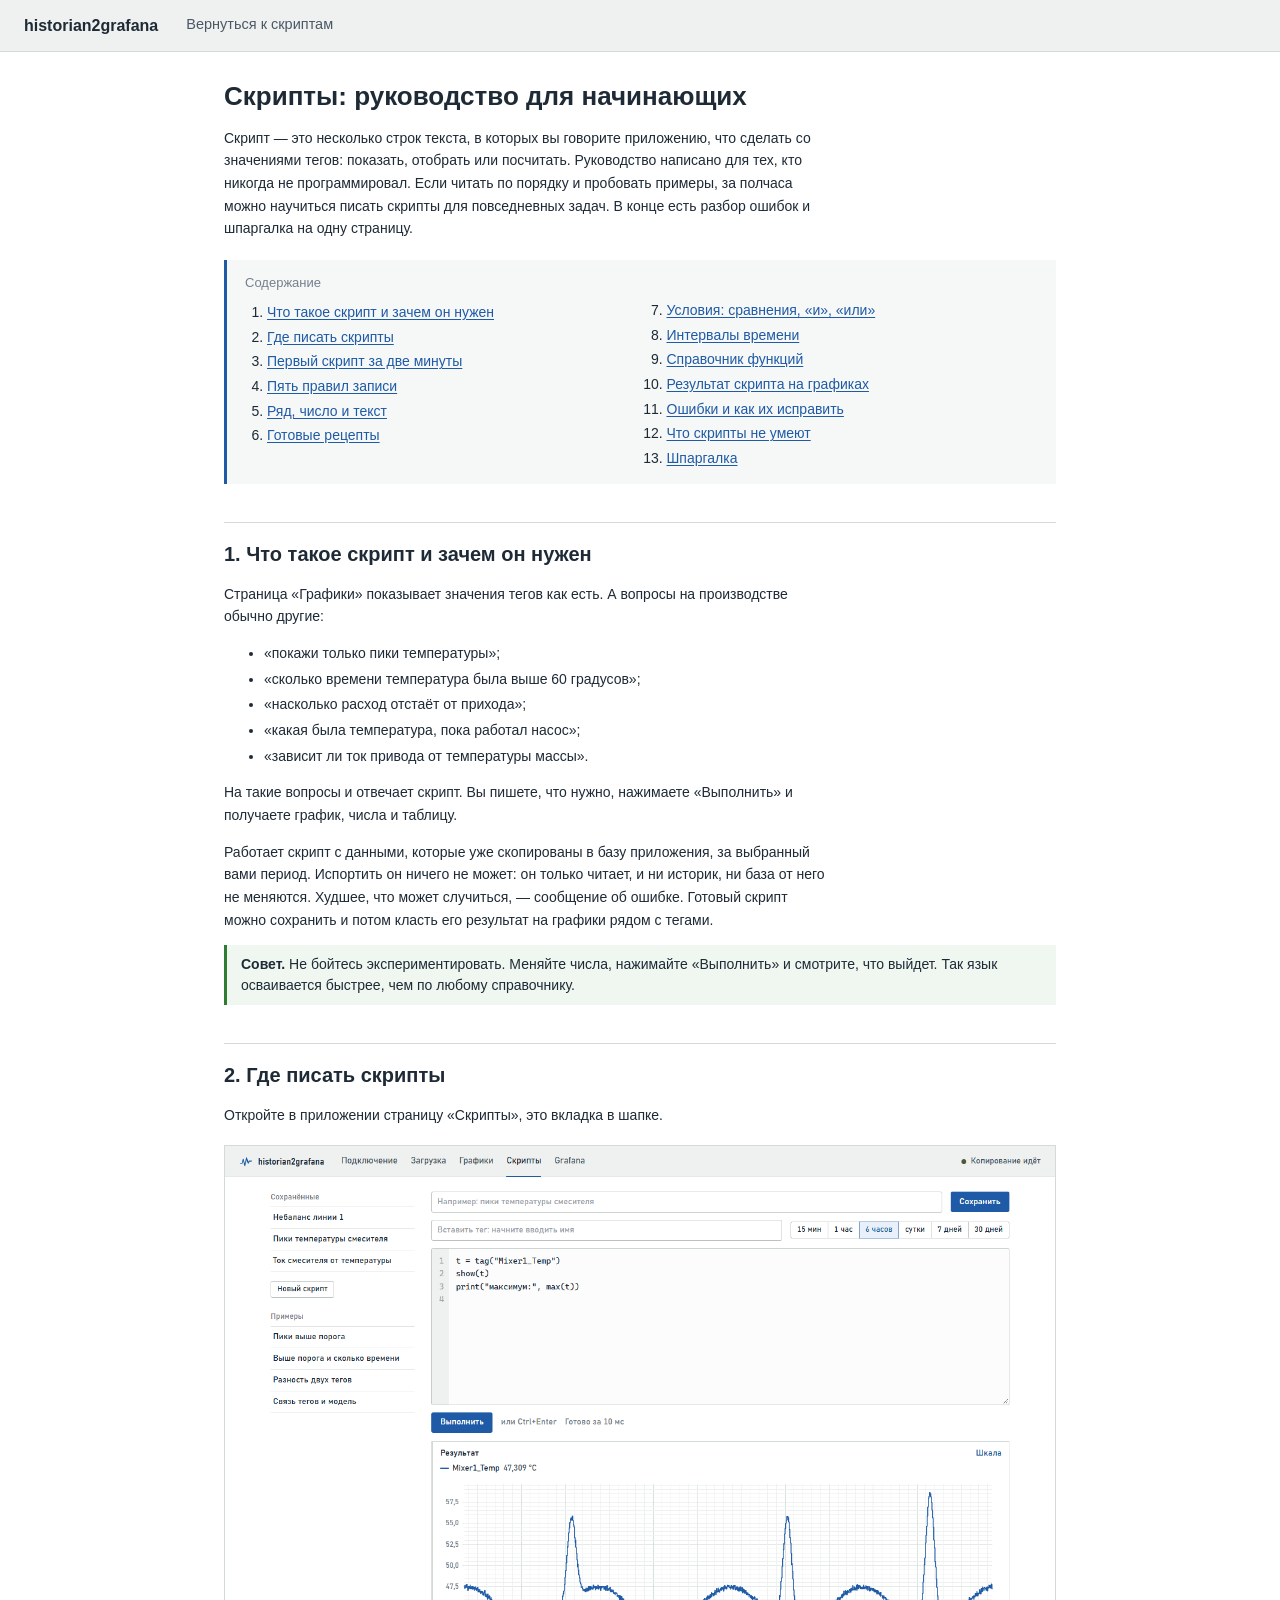
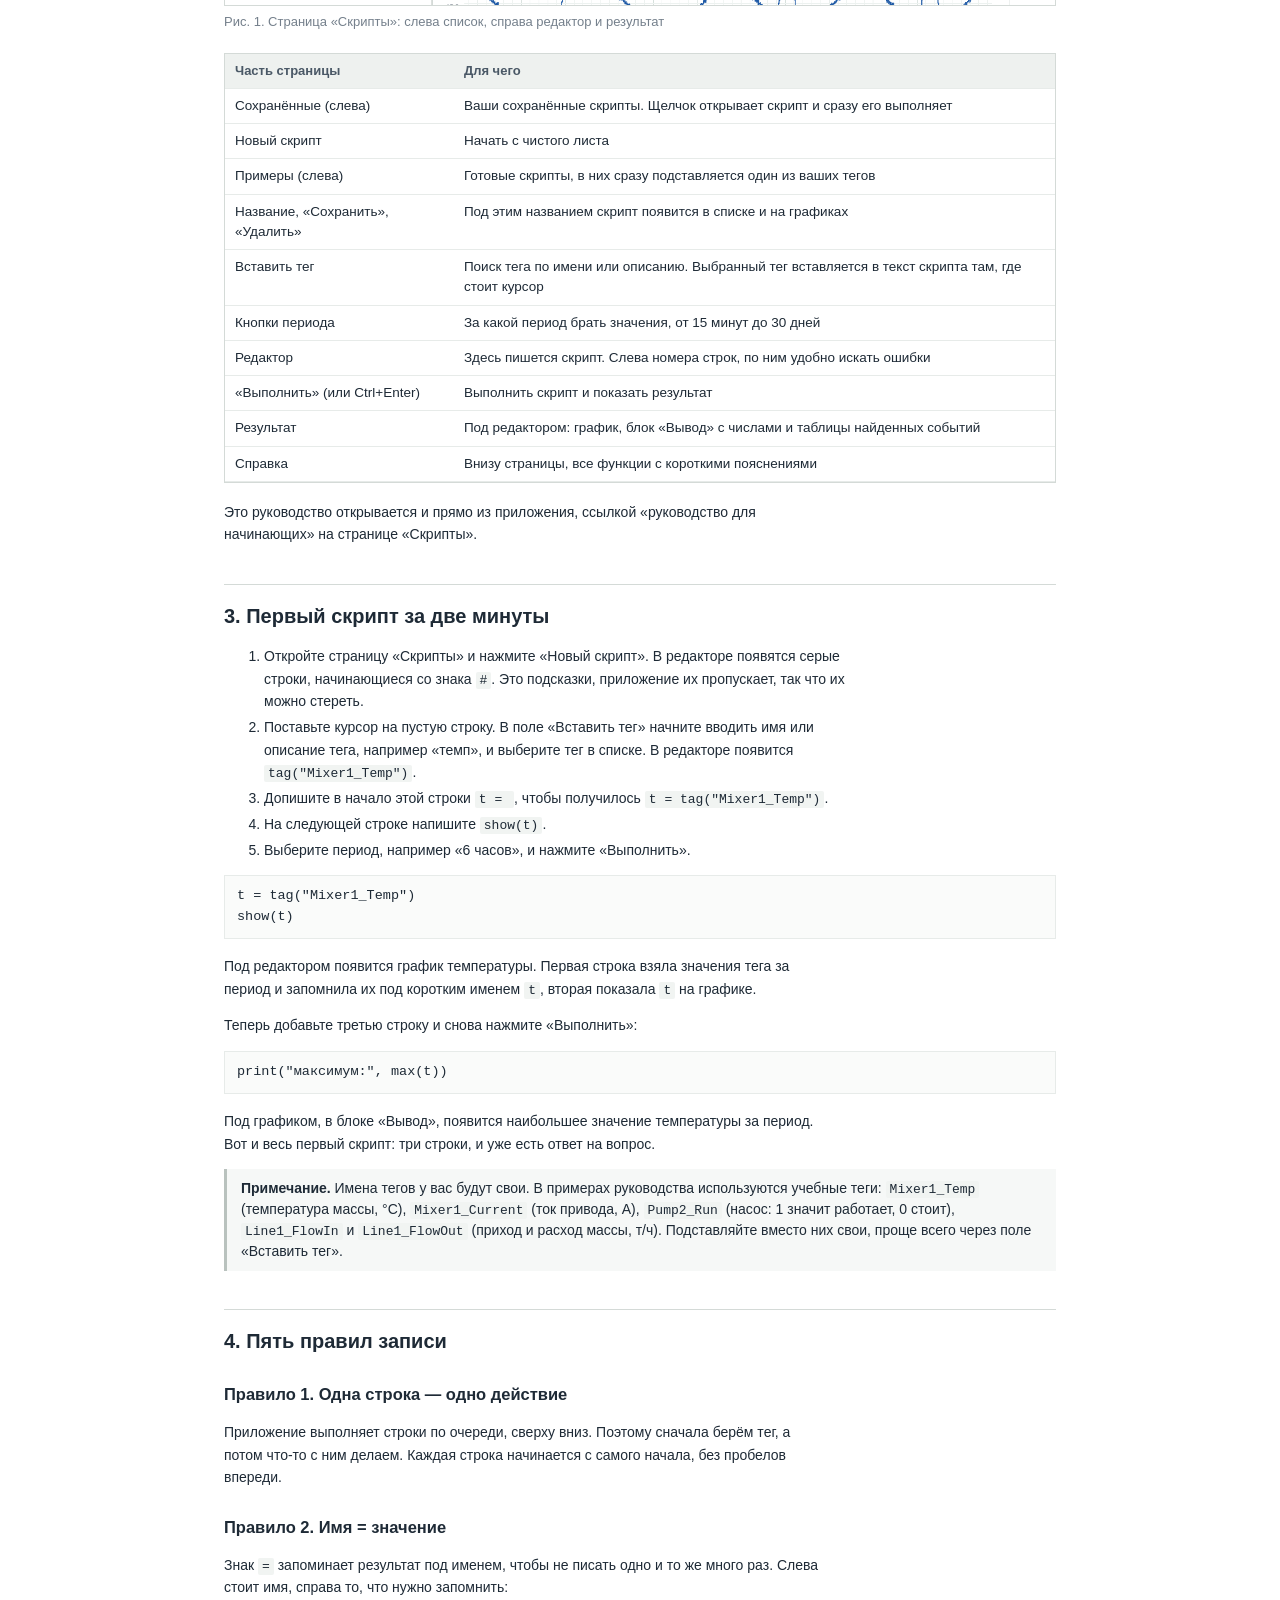
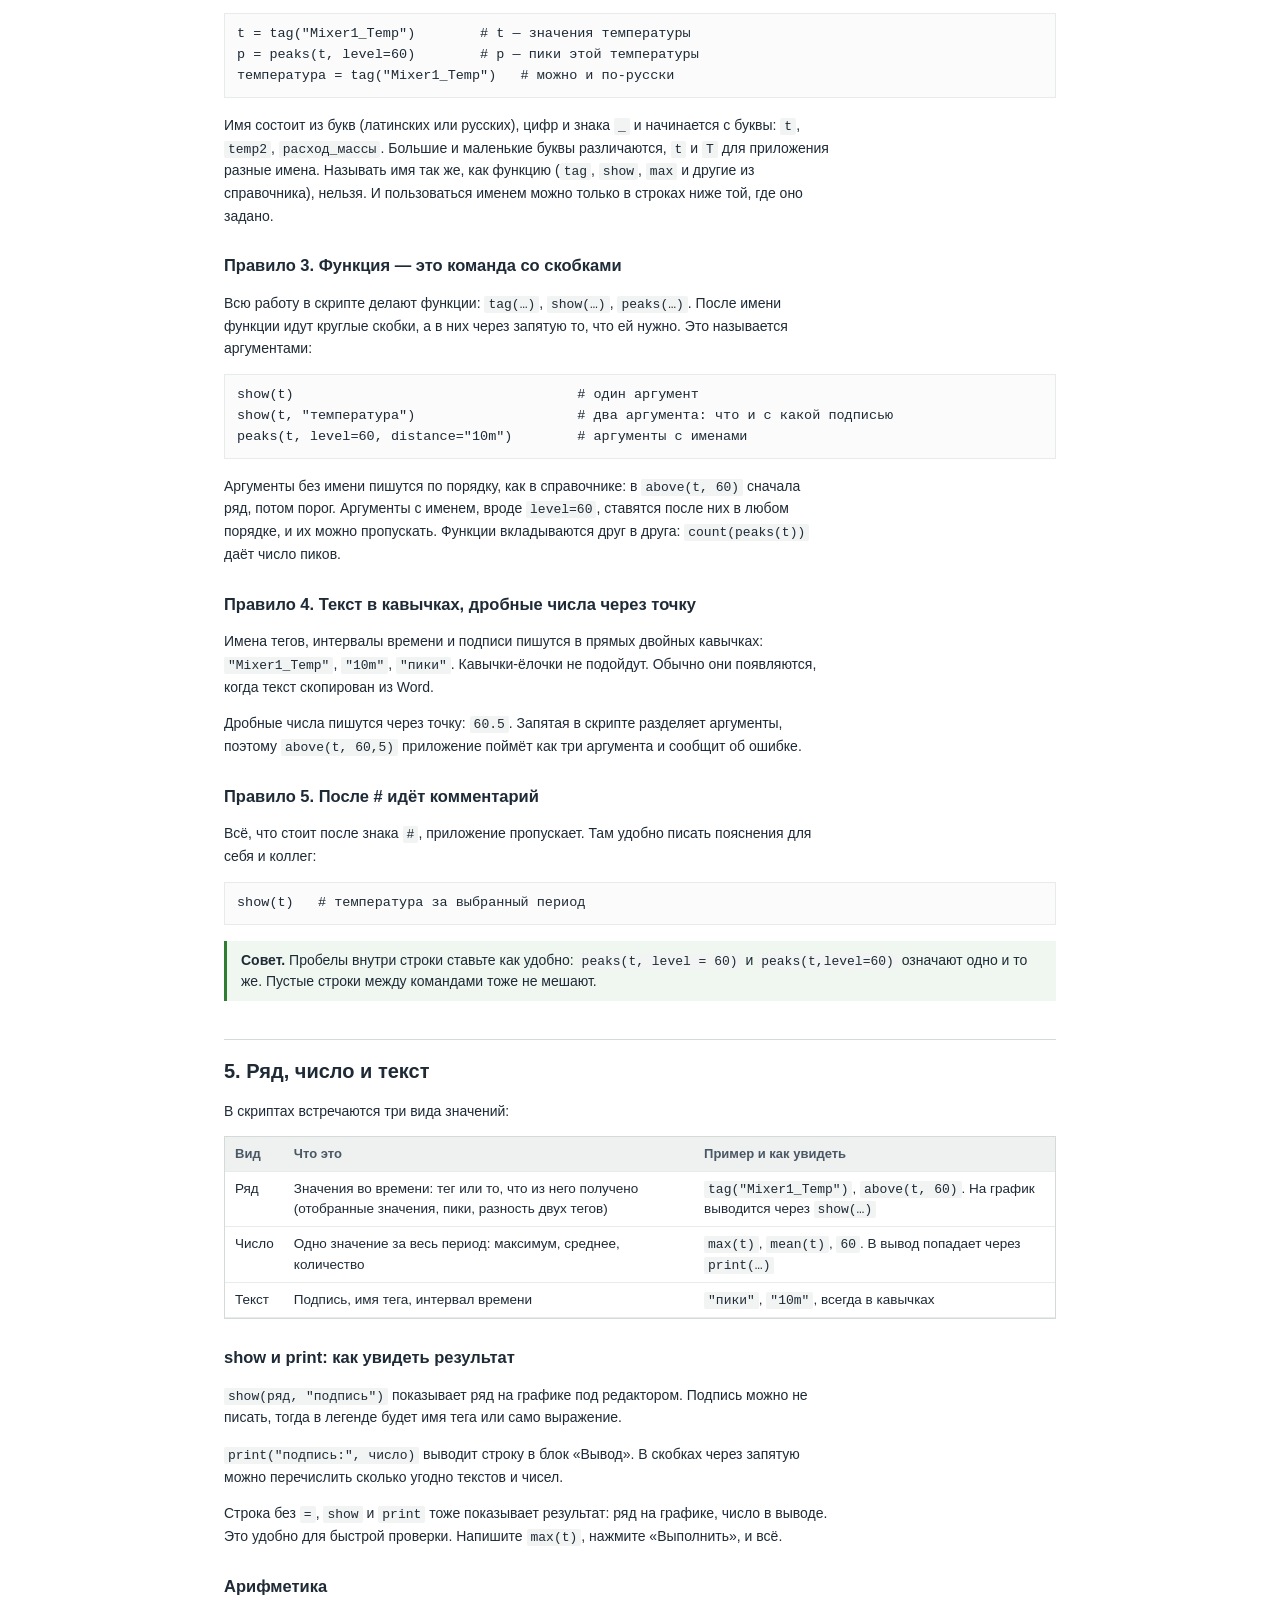
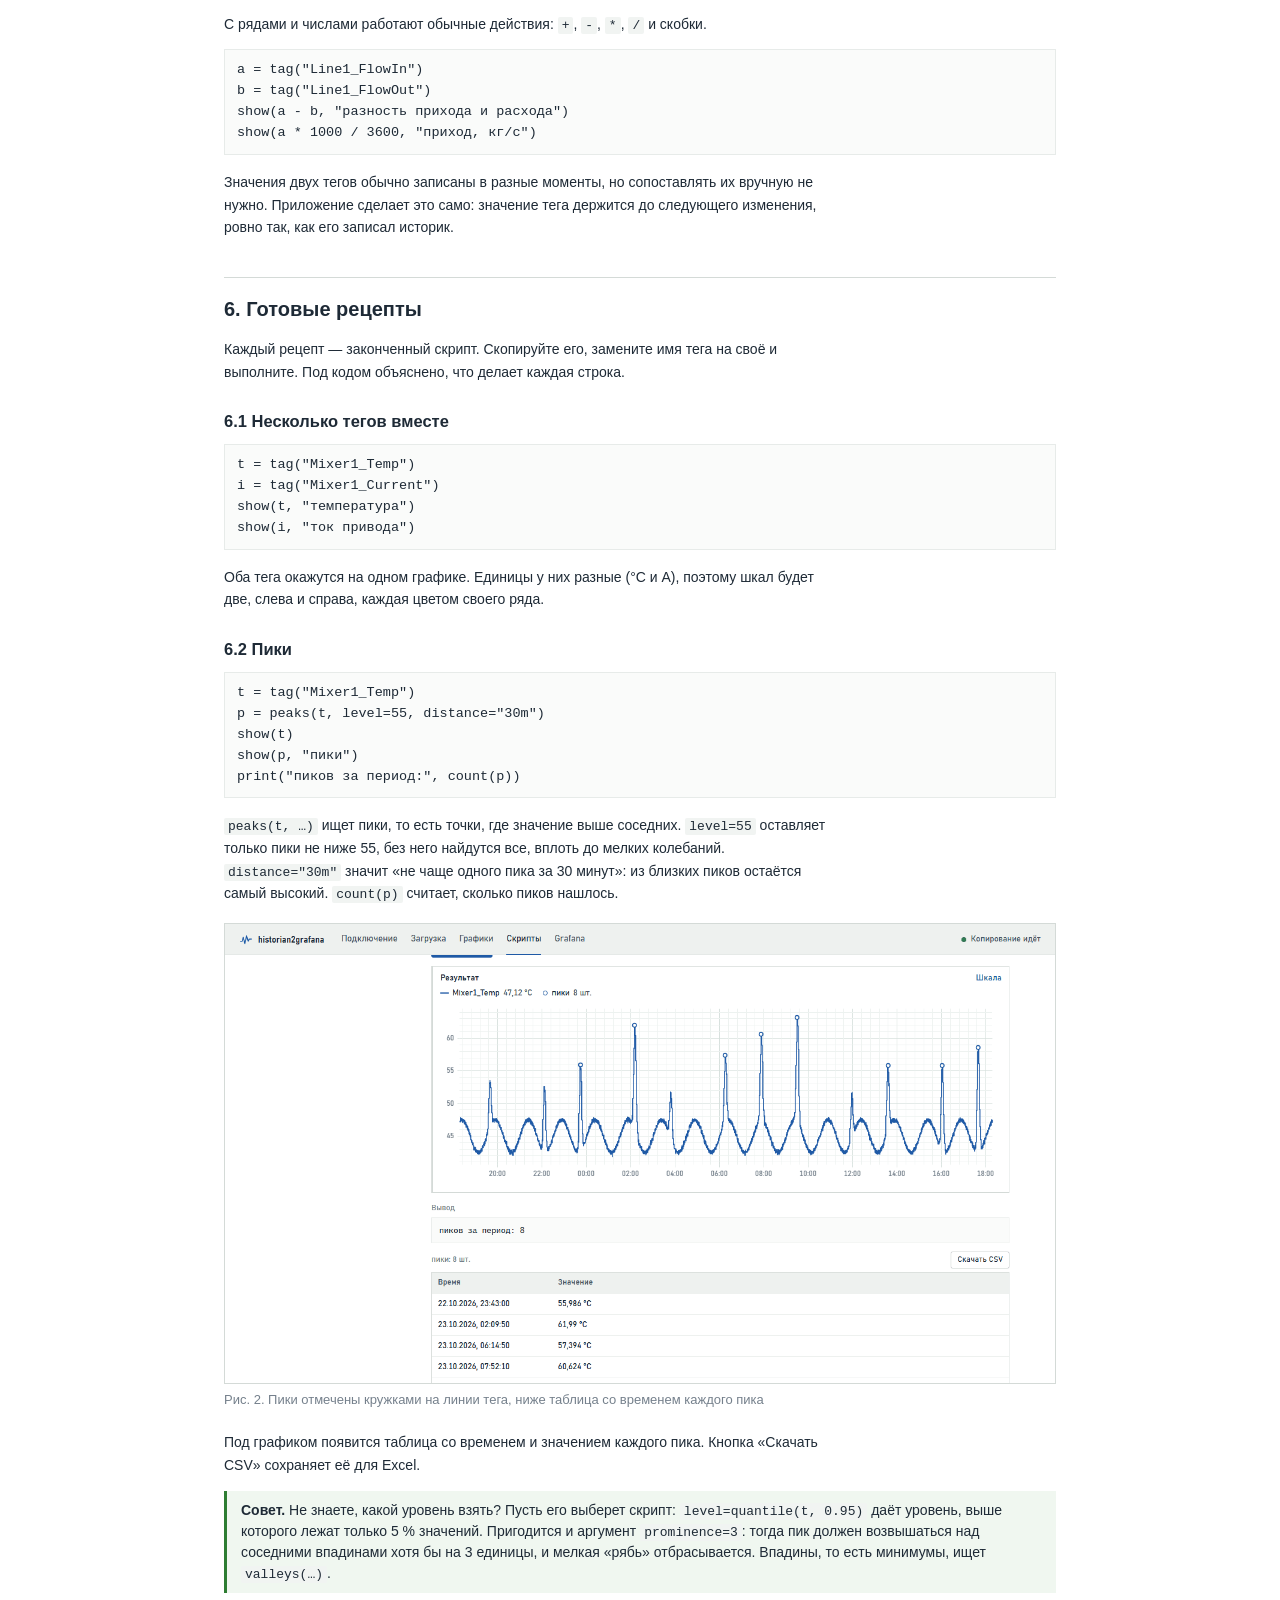
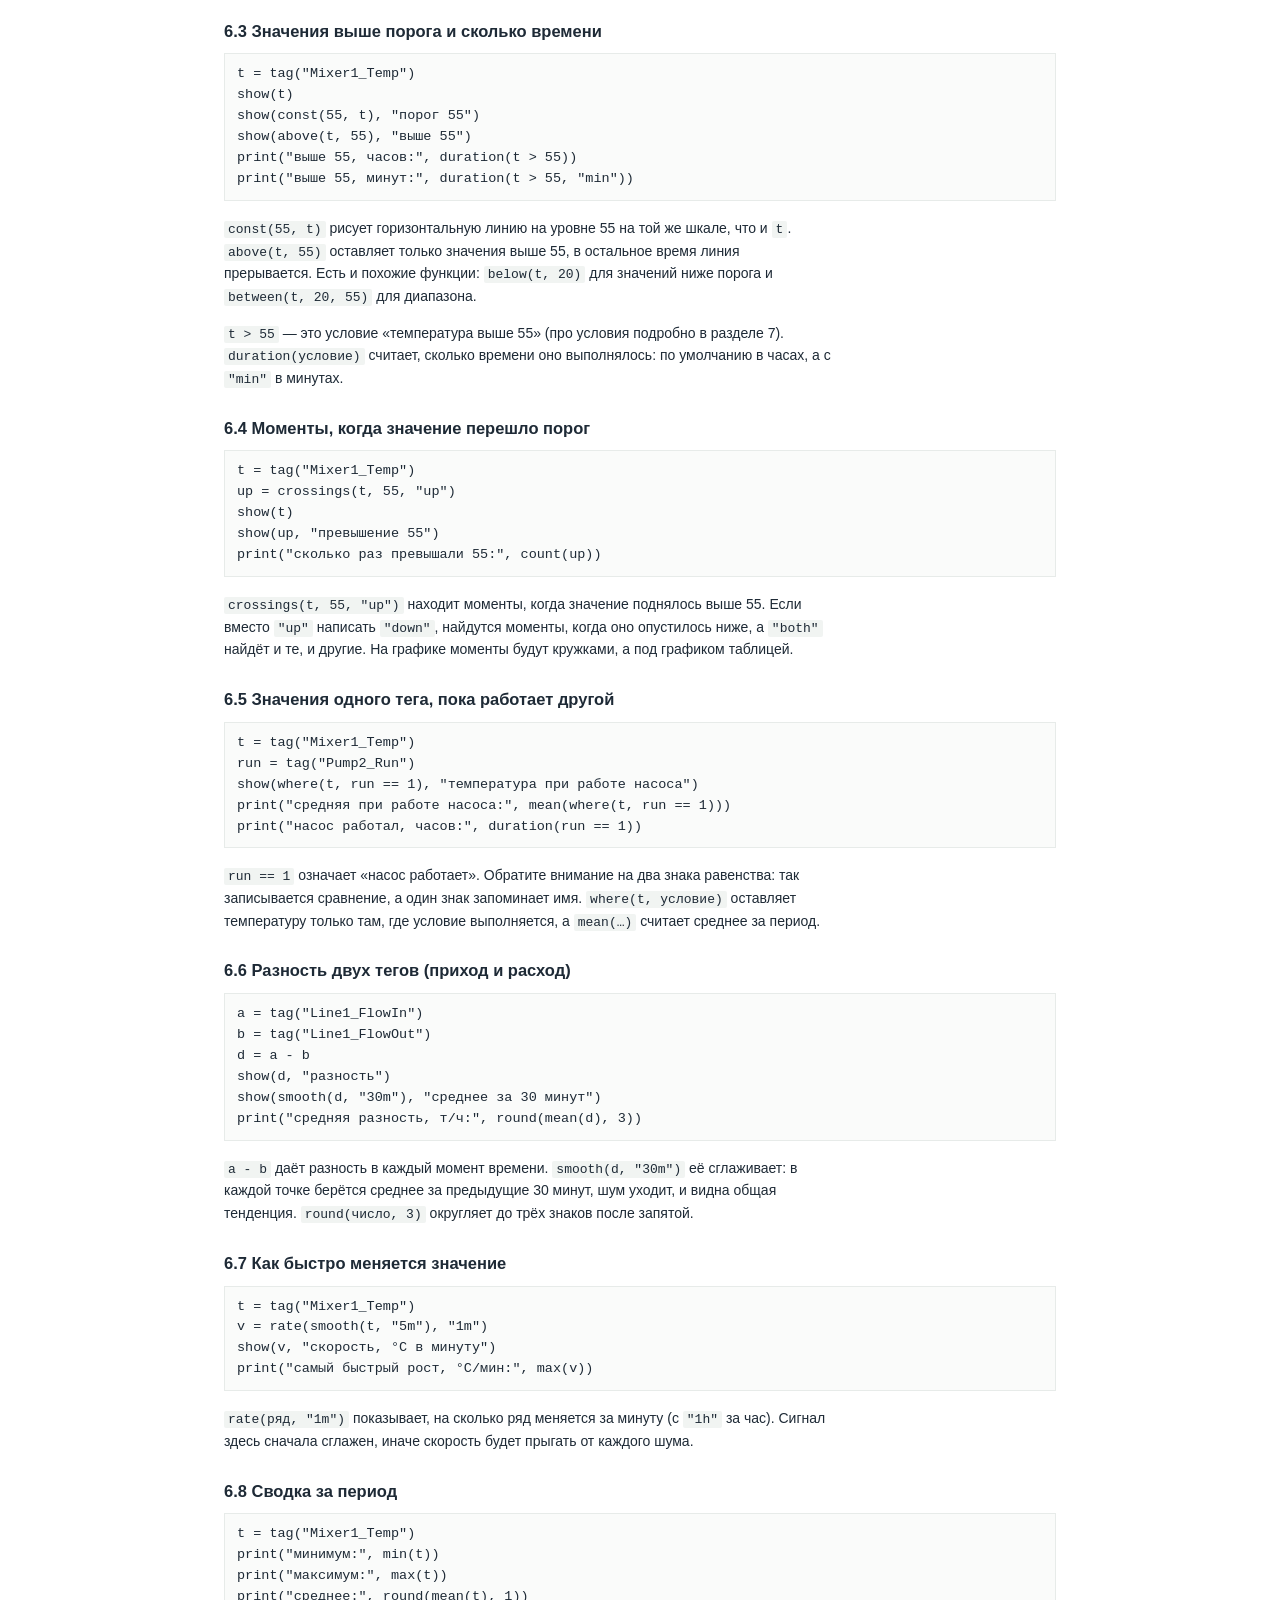
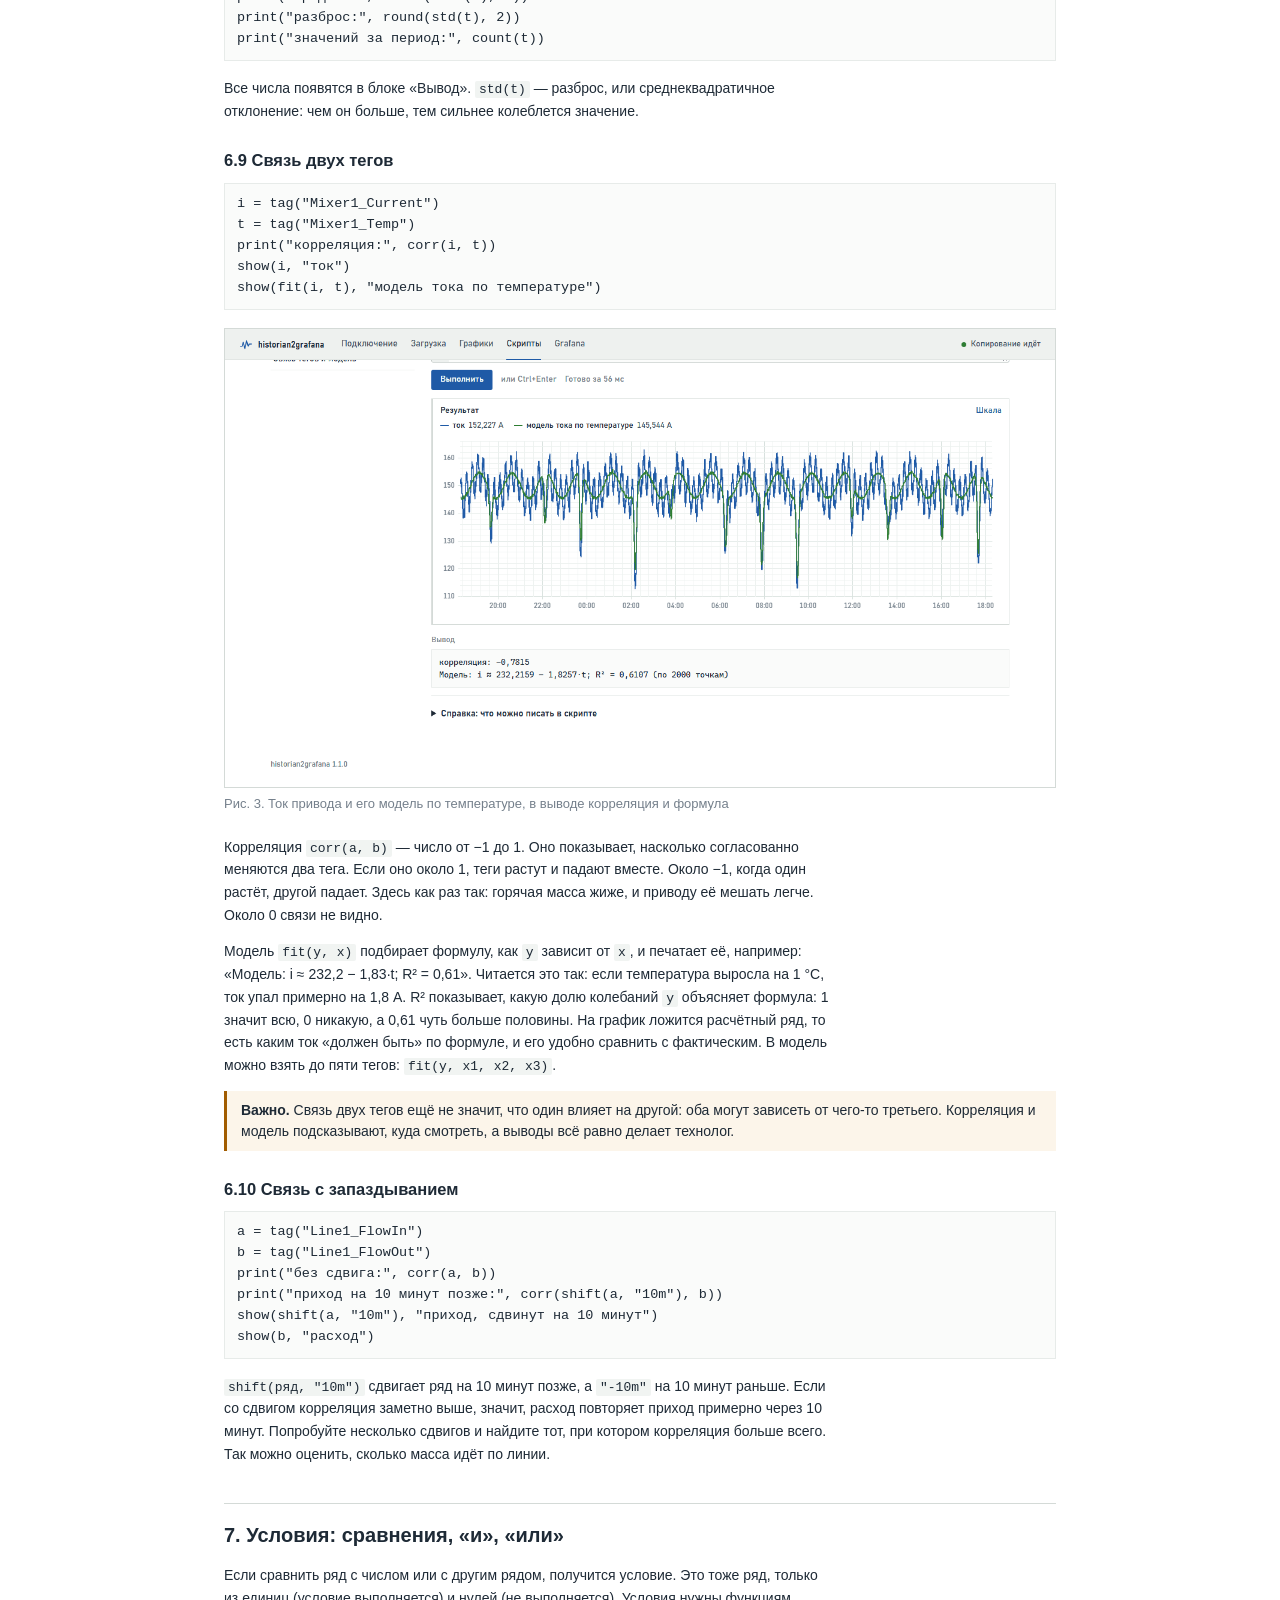
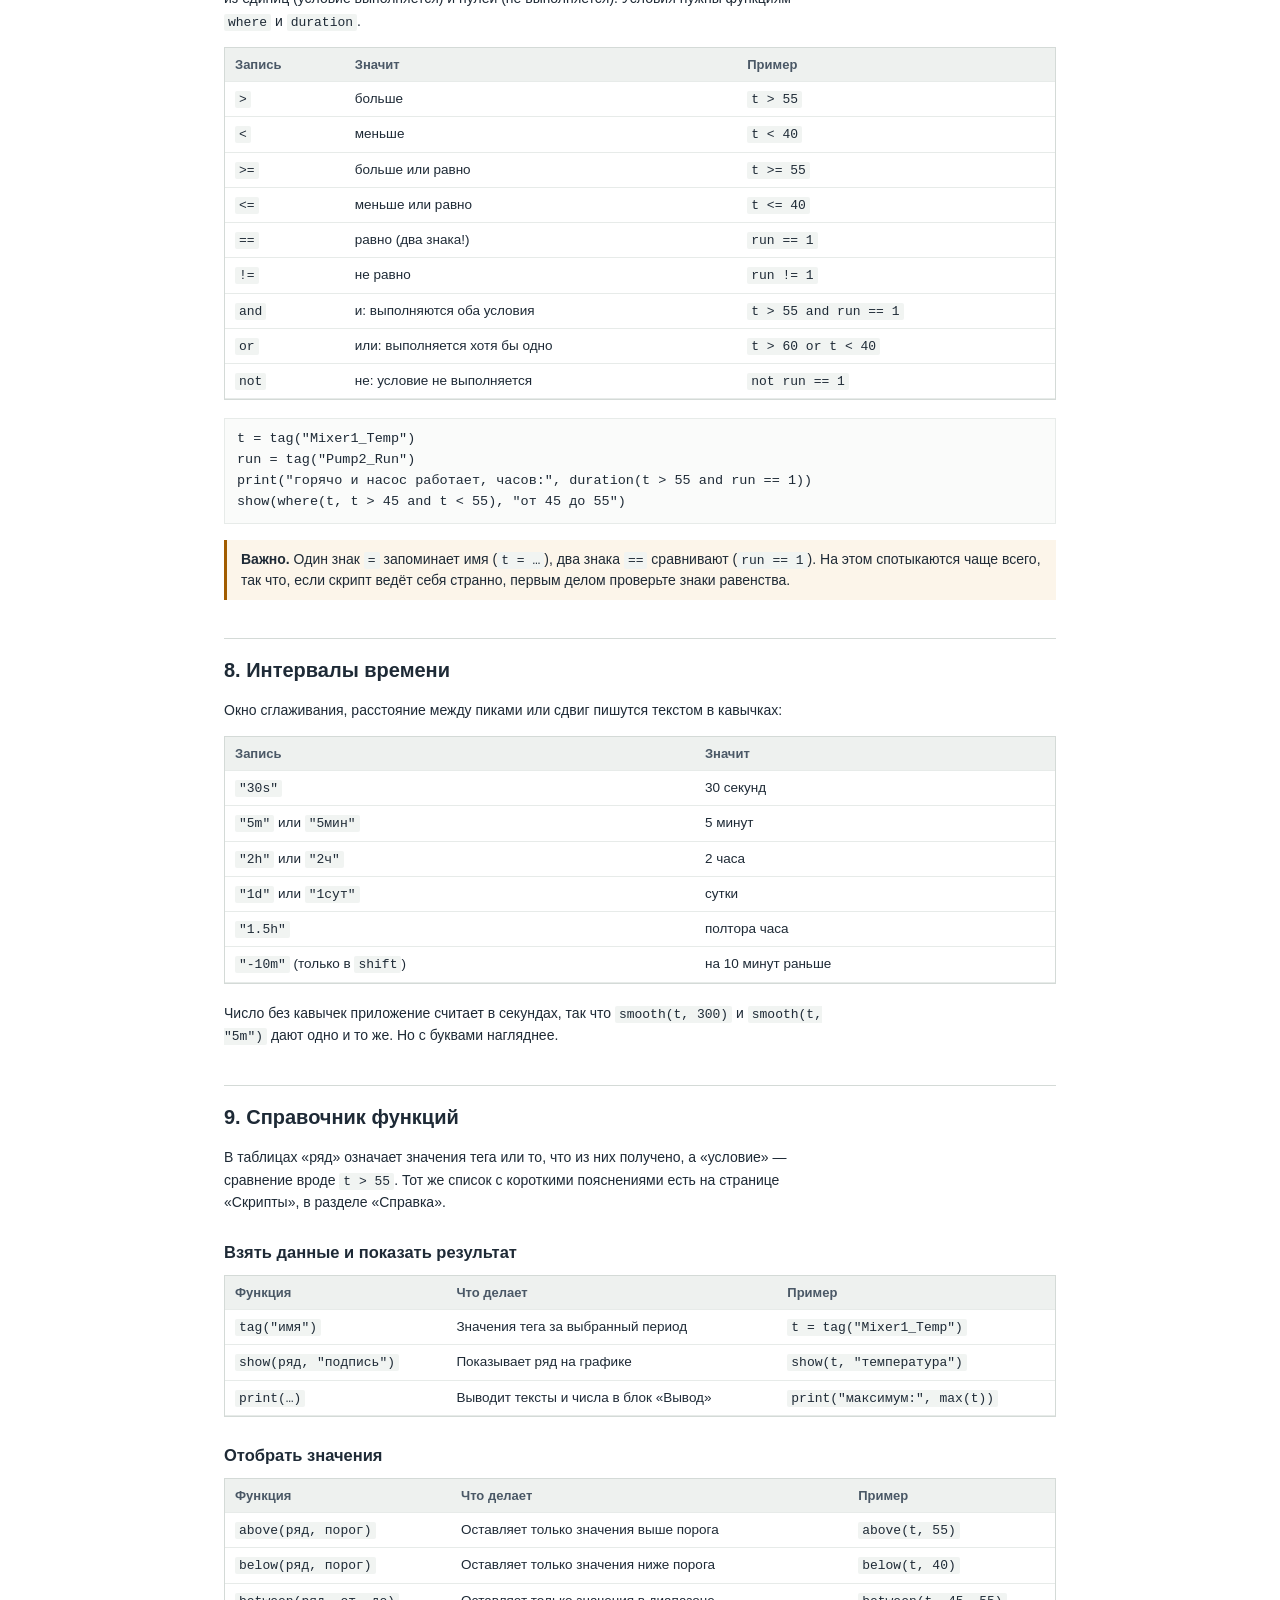
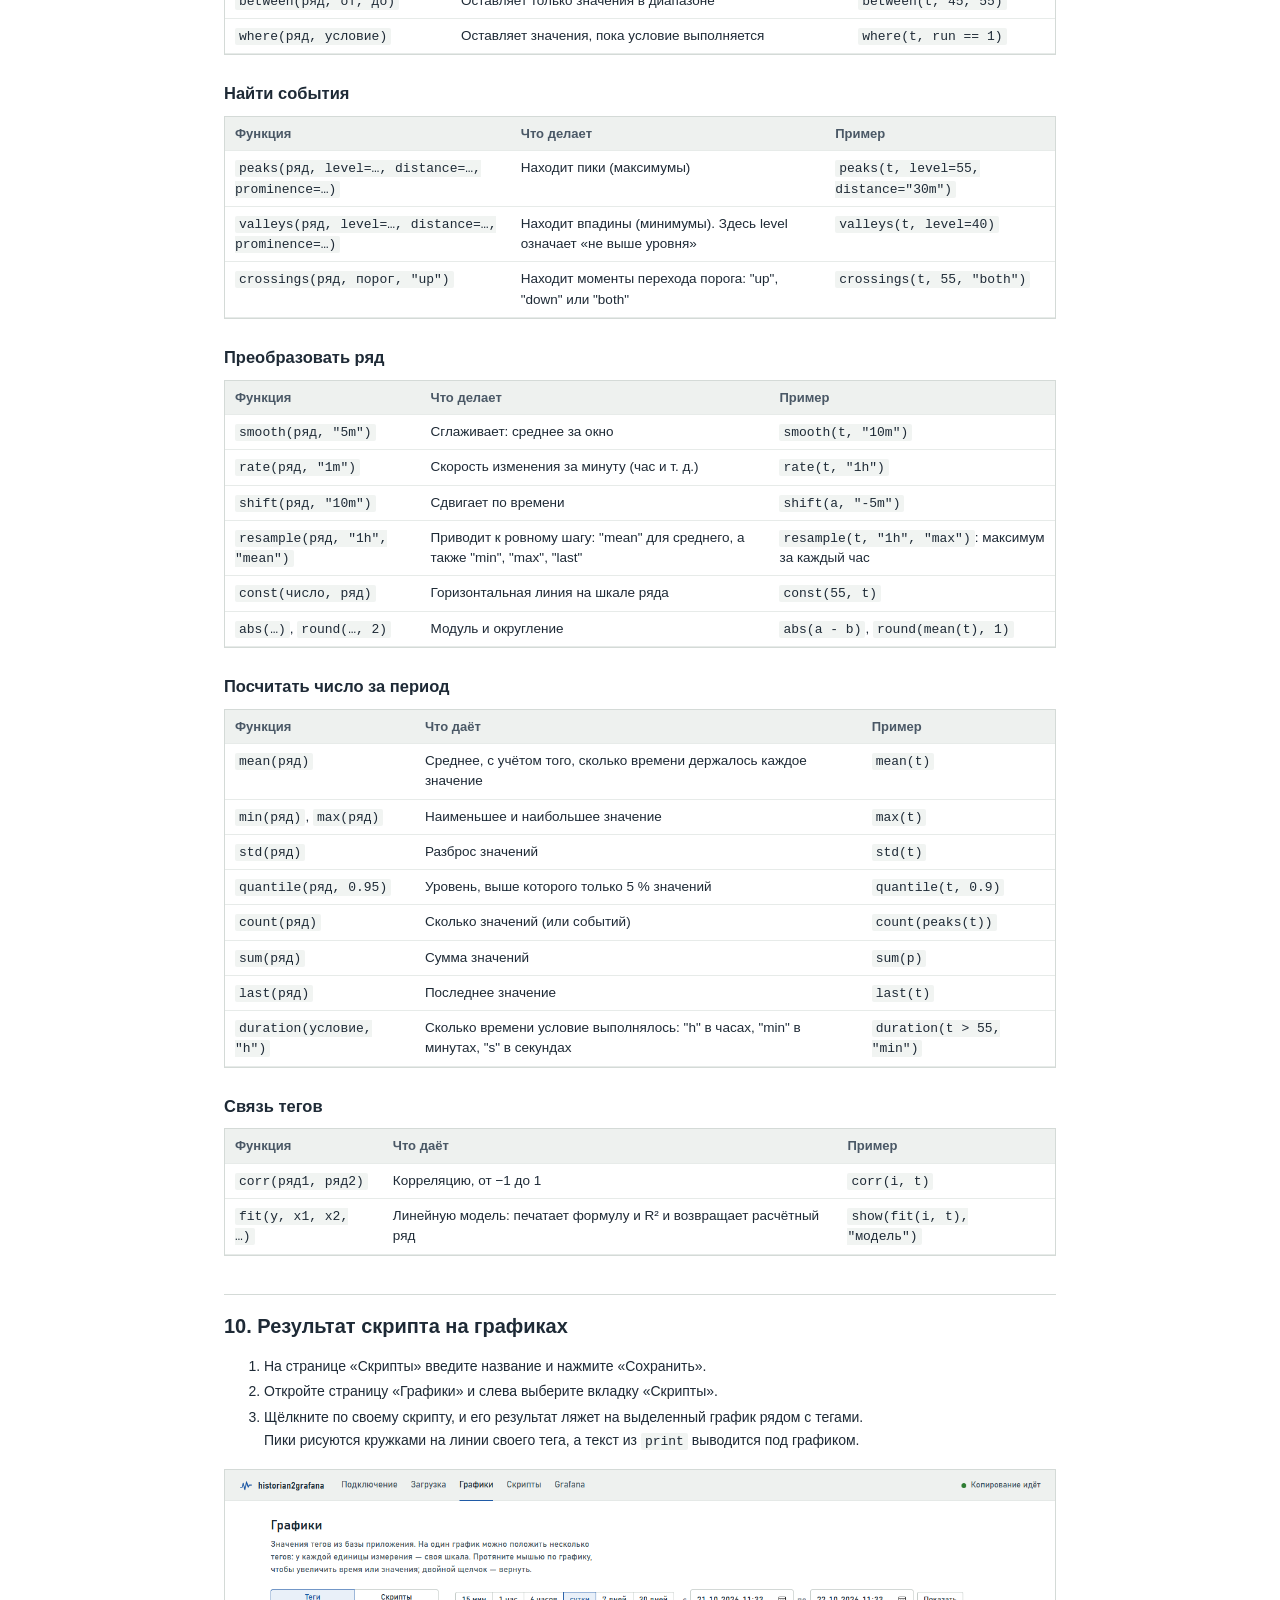
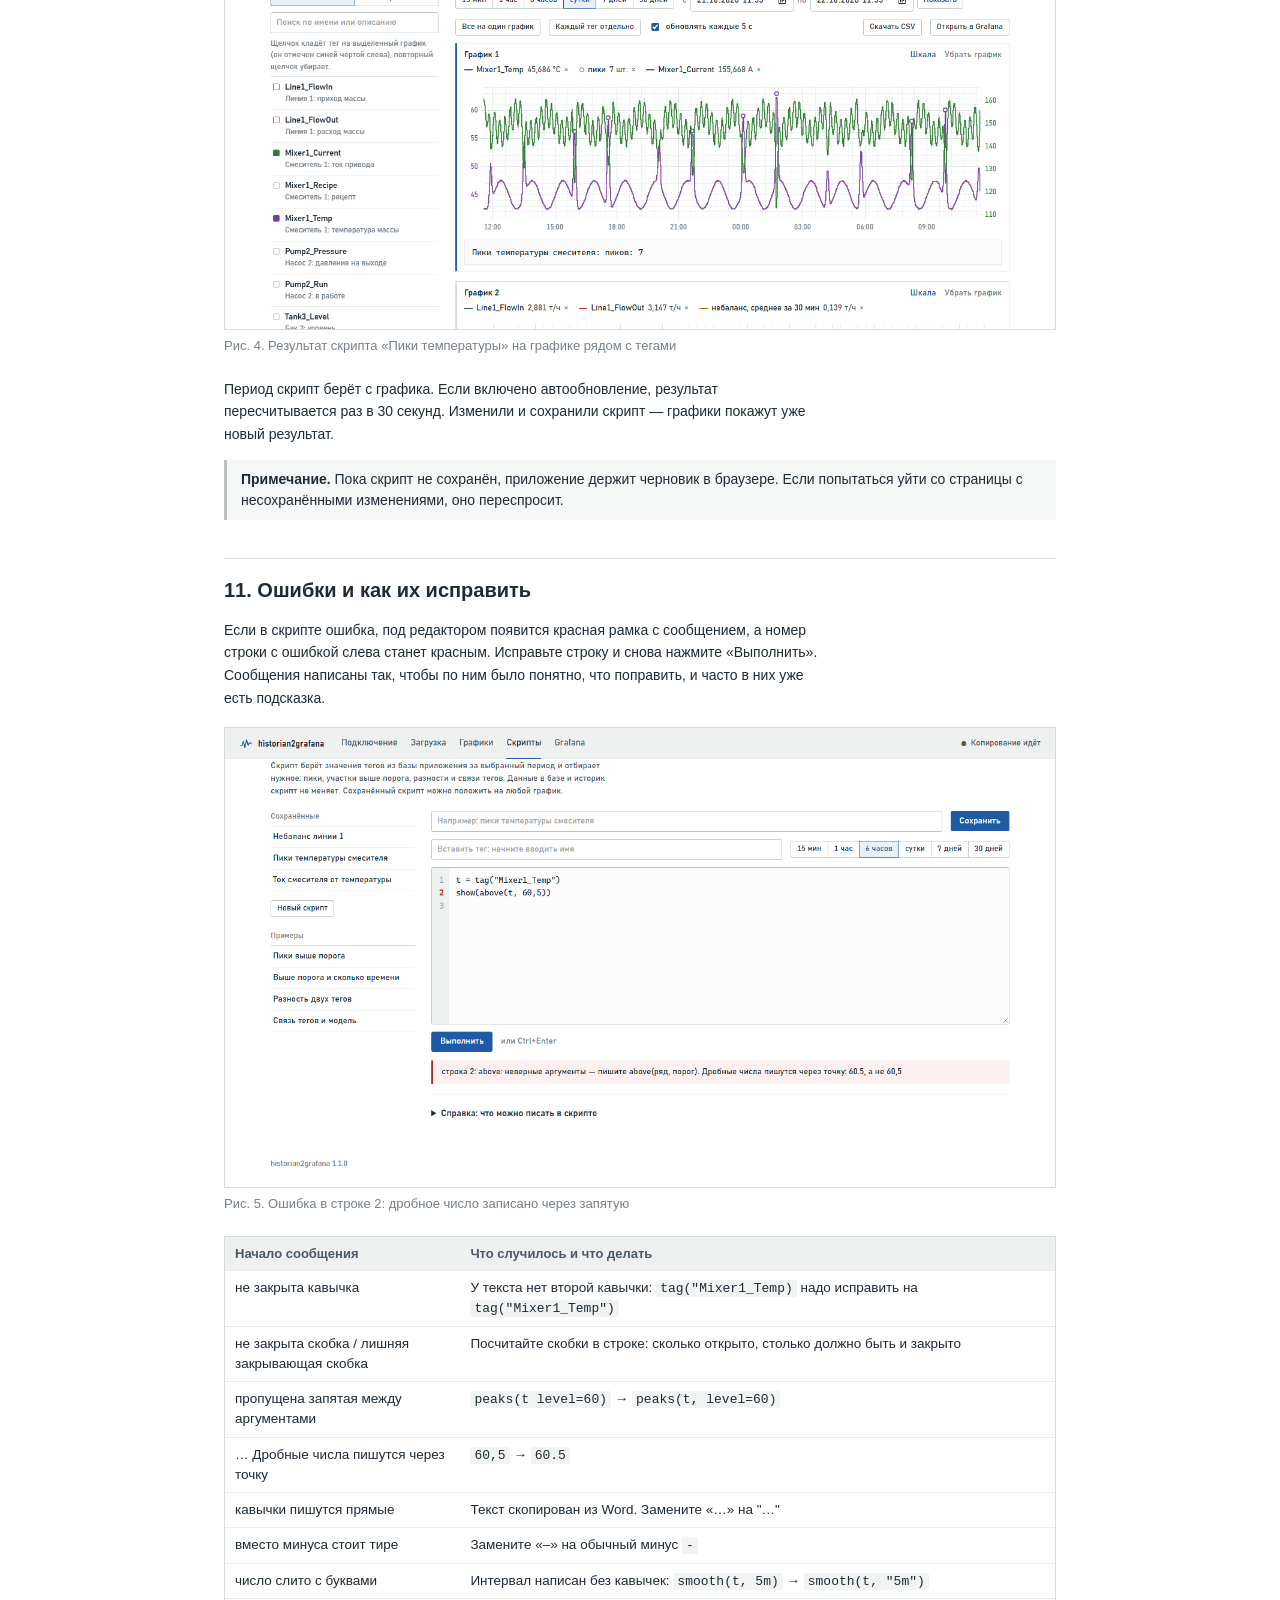
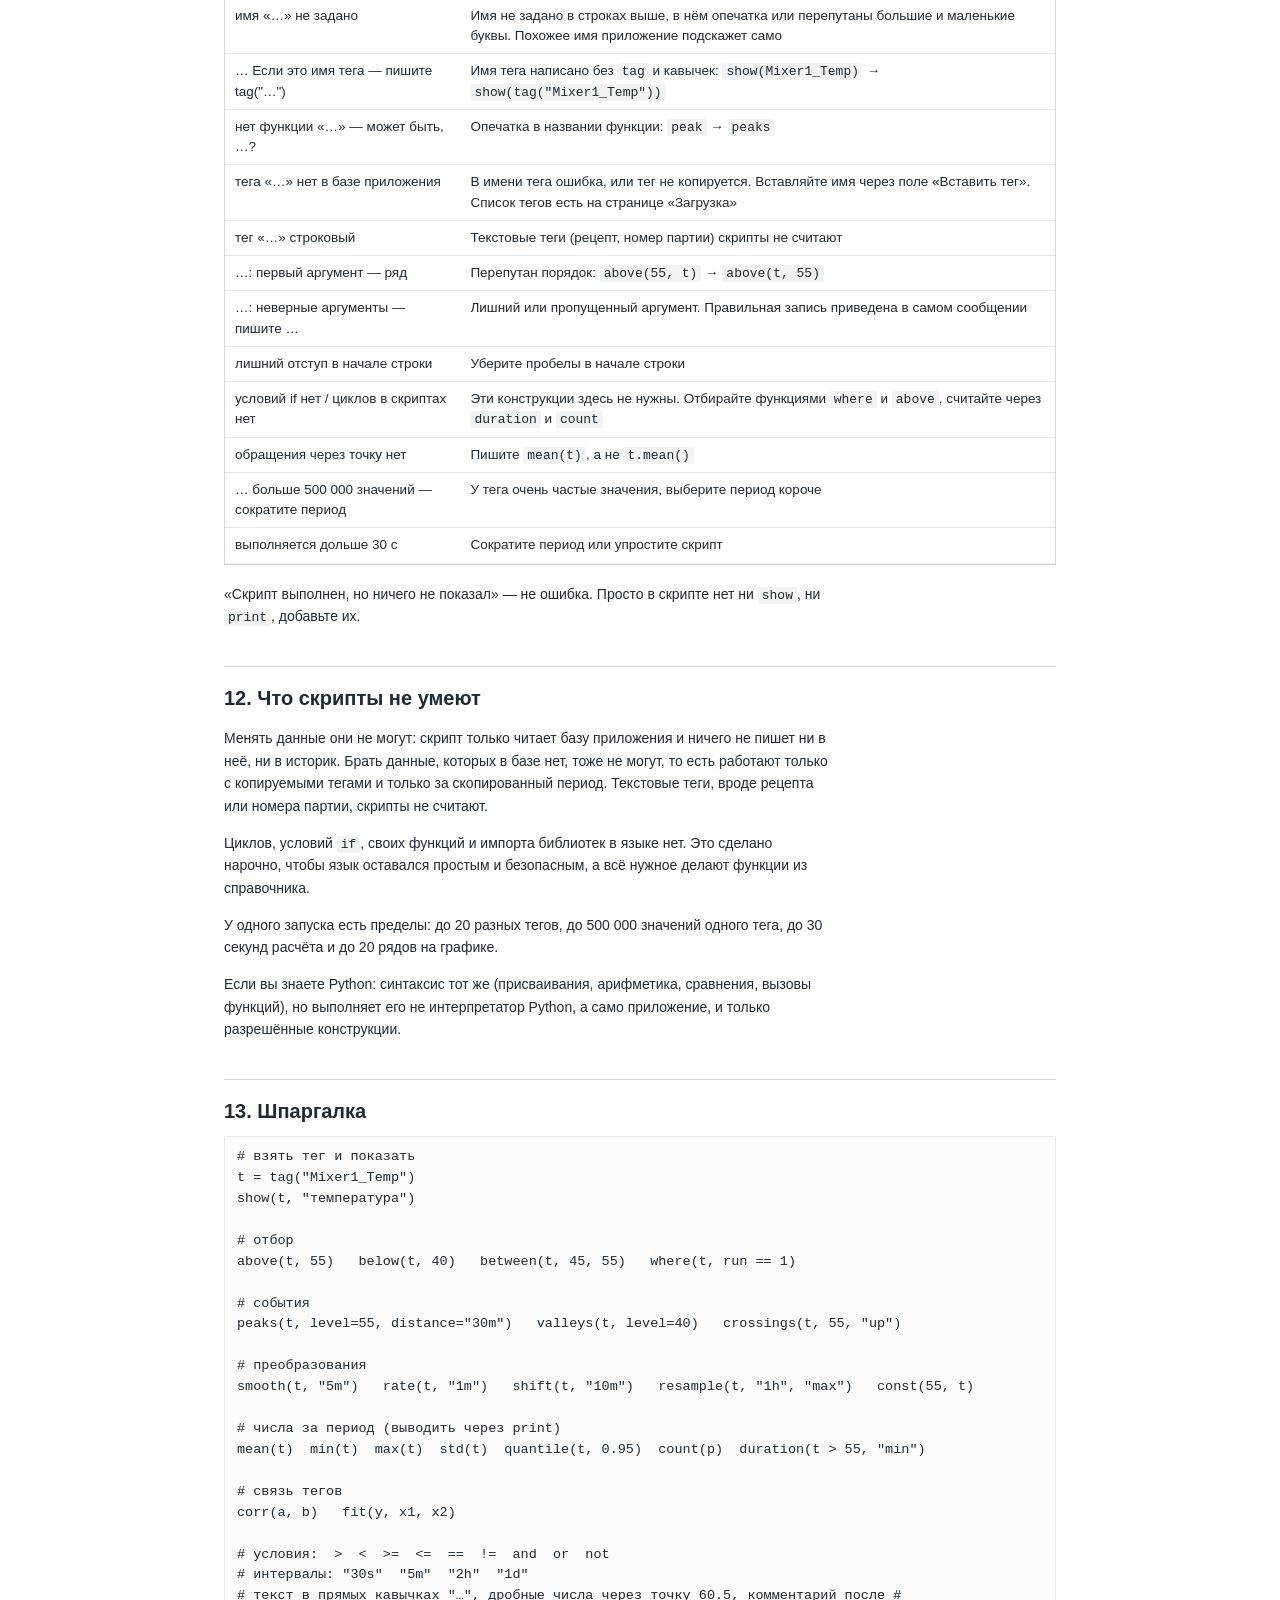
==== web/help/scripts.html @ df19af04 "Тексты без канцелярита: README, инструкции, подсказки и комментарии Инструкции, руководство по скрип" ====
<!DOCTYPE html>
<html lang="ru">
<head>
  <meta charset="utf-8">
  <meta name="viewport" content="width=device-width, initial-scale=1">
  <title>Скрипты: руководство для начинающих</title>
  <link rel="icon" href="../favicon.svg" type="image/svg+xml">
  <link rel="stylesheet" href="../style.css">
  <link rel="stylesheet" href="guide.css">
</head>
<body>
  <header class="topbar">
    <a class="brand" href="../#/scripts">historian2grafana</a>
    <nav class="nav"><a href="../#/scripts">Вернуться к скриптам</a></nav>
  </header>
  <main class="guide">
<h1>Скрипты: руководство для начинающих</h1>
<p>Скрипт — это несколько строк текста, в которых вы говорите приложению, что сделать со значениями тегов: показать, отобрать или посчитать. Руководство написано для тех, кто никогда не программировал. Если читать по порядку и пробовать примеры, за полчаса можно научиться писать скрипты для повседневных задач. В конце есть разбор ошибок и шпаргалка на одну страницу.</p>
<nav class="guide-toc"><p class="side-title">Содержание</p><ol>
<li><a href="#1-что-такое-скрипт-и-зачем-он-нужен">Что такое скрипт и зачем он нужен</a></li>
<li><a href="#2-где-писать-скрипты">Где писать скрипты</a></li>
<li><a href="#3-первый-скрипт-за-две-минуты">Первый скрипт за две минуты</a></li>
<li><a href="#4-пять-правил-записи">Пять правил записи</a></li>
<li><a href="#5-ряд-число-и-текст">Ряд, число и текст</a></li>
<li><a href="#6-готовые-рецепты">Готовые рецепты</a></li>
<li><a href="#7-условия-сравнения-и-или">Условия: сравнения, «и», «или»</a></li>
<li><a href="#8-интервалы-времени">Интервалы времени</a></li>
<li><a href="#9-справочник-функций">Справочник функций</a></li>
<li><a href="#10-результат-скрипта-на-графиках">Результат скрипта на графиках</a></li>
<li><a href="#11-ошибки-и-как-их-исправить">Ошибки и как их исправить</a></li>
<li><a href="#12-что-скрипты-не-умеют">Что скрипты не умеют</a></li>
<li><a href="#13-шпаргалка">Шпаргалка</a></li>
</ol></nav>
<h2 id="1-что-такое-скрипт-и-зачем-он-нужен">1. Что такое скрипт и зачем он нужен</h2>
<p>Страница «Графики» показывает значения тегов как есть. А вопросы на производстве обычно другие:</p>
<ul>
<li>«покажи только пики температуры»;</li>
<li>«сколько времени температура была выше 60 градусов»;</li>
<li>«насколько расход отстаёт от прихода»;</li>
<li>«какая была температура, пока работал насос»;</li>
<li>«зависит ли ток привода от температуры массы».</li>
</ul>
<p>На такие вопросы и отвечает скрипт. Вы пишете, что нужно, нажимаете «Выполнить» и получаете график, числа и таблицу.</p>
<p>Работает скрипт с данными, которые уже скопированы в базу приложения, за выбранный вами период. Испортить он ничего не может: он только читает, и ни историк, ни база от него не меняются. Худшее, что может случиться, — сообщение об ошибке. Готовый скрипт можно сохранить и потом класть его результат на графики рядом с тегами.</p>
<div class="note ok"><b>Совет.</b> Не бойтесь экспериментировать. Меняйте числа, нажимайте «Выполнить» и смотрите, что выйдет. Так язык осваивается быстрее, чем по любому справочнику.</div>
<h2 id="2-где-писать-скрипты">2. Где писать скрипты</h2>
<p>Откройте в приложении страницу «Скрипты», это вкладка в шапке.</p>
<figure><img src="img/scripts-first.png" alt="Страница «Скрипты»: слева список, справа редактор и результат" loading="lazy"><figcaption>Рис. 1. Страница «Скрипты»: слева список, справа редактор и результат</figcaption></figure>
<div class="table-wrap"><table><thead><tr>
<th>Часть страницы</th>
<th>Для чего</th>
</tr></thead><tbody>
<tr><td>Сохранённые (слева)</td><td>Ваши сохранённые скрипты. Щелчок открывает скрипт и сразу его выполняет</td></tr>
<tr><td>Новый скрипт</td><td>Начать с чистого листа</td></tr>
<tr><td>Примеры (слева)</td><td>Готовые скрипты, в них сразу подставляется один из ваших тегов</td></tr>
<tr><td>Название, «Сохранить», «Удалить»</td><td>Под этим названием скрипт появится в списке и на графиках</td></tr>
<tr><td>Вставить тег</td><td>Поиск тега по имени или описанию. Выбранный тег вставляется в текст скрипта там, где стоит курсор</td></tr>
<tr><td>Кнопки периода</td><td>За какой период брать значения, от 15 минут до 30 дней</td></tr>
<tr><td>Редактор</td><td>Здесь пишется скрипт. Слева номера строк, по ним удобно искать ошибки</td></tr>
<tr><td>«Выполнить» (или Ctrl+Enter)</td><td>Выполнить скрипт и показать результат</td></tr>
<tr><td>Результат</td><td>Под редактором: график, блок «Вывод» с числами и таблицы найденных событий</td></tr>
<tr><td>Справка</td><td>Внизу страницы, все функции с короткими пояснениями</td></tr>
</tbody></table></div>
<p>Это руководство открывается и прямо из приложения, ссылкой «руководство для начинающих» на странице «Скрипты».</p>
<h2 id="3-первый-скрипт-за-две-минуты">3. Первый скрипт за две минуты</h2>
<ol>
<li>Откройте страницу «Скрипты» и нажмите «Новый скрипт». В редакторе появятся серые строки, начинающиеся со знака <code>#</code>. Это подсказки, приложение их пропускает, так что их можно стереть.</li>
<li>Поставьте курсор на пустую строку. В поле «Вставить тег» начните вводить имя или описание тега, например «темп», и выберите тег в списке. В редакторе появится <code>tag(&quot;Mixer1_Temp&quot;)</code>.</li>
<li>Допишите в начало этой строки <code>t = </code>, чтобы получилось <code>t = tag(&quot;Mixer1_Temp&quot;)</code>.</li>
<li>На следующей строке напишите <code>show(t)</code>.</li>
<li>Выберите период, например «6 часов», и нажмите «Выполнить».</li>
</ol>
<pre class="output">t = tag(&quot;Mixer1_Temp&quot;)
show(t)</pre>
<p>Под редактором появится график температуры. Первая строка взяла значения тега за период и запомнила их под коротким именем <code>t</code>, вторая показала <code>t</code> на графике.</p>
<p>Теперь добавьте третью строку и снова нажмите «Выполнить»:</p>
<pre class="output">print(&quot;максимум:&quot;, max(t))</pre>
<p>Под графиком, в блоке «Вывод», появится наибольшее значение температуры за период. Вот и весь первый скрипт: три строки, и уже есть ответ на вопрос.</p>
<div class="note "><b>Примечание.</b> Имена тегов у вас будут свои. В примерах руководства используются учебные теги: <code>Mixer1_Temp</code> (температура массы, °C), <code>Mixer1_Current</code> (ток привода, A), <code>Pump2_Run</code> (насос: 1 значит работает, 0 стоит), <code>Line1_FlowIn</code> и <code>Line1_FlowOut</code> (приход и расход массы, т/ч). Подставляйте вместо них свои, проще всего через поле «Вставить тег».</div>
<h2 id="4-пять-правил-записи">4. Пять правил записи</h2>
<h3>Правило 1. Одна строка — одно действие</h3>
<p>Приложение выполняет строки по очереди, сверху вниз. Поэтому сначала берём тег, а потом что-то с ним делаем. Каждая строка начинается с самого начала, без пробелов впереди.</p>
<h3>Правило 2. Имя = значение</h3>
<p>Знак <code>=</code> запоминает результат под именем, чтобы не писать одно и то же много раз. Слева стоит имя, справа то, что нужно запомнить:</p>
<pre class="output">t = tag(&quot;Mixer1_Temp&quot;)        # t — значения температуры
p = peaks(t, level=60)        # p — пики этой температуры
температура = tag(&quot;Mixer1_Temp&quot;)   # можно и по-русски</pre>
<p>Имя состоит из букв (латинских или русских), цифр и знака <code>_</code> и начинается с буквы: <code>t</code>, <code>temp2</code>, <code>расход_массы</code>. Большие и маленькие буквы различаются, <code>t</code> и <code>T</code> для приложения разные имена. Называть имя так же, как функцию (<code>tag</code>, <code>show</code>, <code>max</code> и другие из справочника), нельзя. И пользоваться именем можно только в строках ниже той, где оно задано.</p>
<h3>Правило 3. Функция — это команда со скобками</h3>
<p>Всю работу в скрипте делают функции: <code>tag(…)</code>, <code>show(…)</code>, <code>peaks(…)</code>. После имени функции идут круглые скобки, а в них через запятую то, что ей нужно. Это называется аргументами:</p>
<pre class="output">show(t)                                   # один аргумент
show(t, &quot;температура&quot;)                    # два аргумента: что и с какой подписью
peaks(t, level=60, distance=&quot;10m&quot;)        # аргументы с именами</pre>
<p>Аргументы без имени пишутся по порядку, как в справочнике: в <code>above(t, 60)</code> сначала ряд, потом порог. Аргументы с именем, вроде <code>level=60</code>, ставятся после них в любом порядке, и их можно пропускать. Функции вкладываются друг в друга: <code>count(peaks(t))</code> даёт число пиков.</p>
<h3>Правило 4. Текст в кавычках, дробные числа через точку</h3>
<p>Имена тегов, интервалы времени и подписи пишутся в прямых двойных кавычках: <code>&quot;Mixer1_Temp&quot;</code>, <code>&quot;10m&quot;</code>, <code>&quot;пики&quot;</code>. Кавычки-ёлочки не подойдут. Обычно они появляются, когда текст скопирован из Word.</p>
<p>Дробные числа пишутся через точку: <code>60.5</code>. Запятая в скрипте разделяет аргументы, поэтому <code>above(t, 60,5)</code> приложение поймёт как три аргумента и сообщит об ошибке.</p>
<h3>Правило 5. После # идёт комментарий</h3>
<p>Всё, что стоит после знака <code>#</code>, приложение пропускает. Там удобно писать пояснения для себя и коллег:</p>
<pre class="output">show(t)   # температура за выбранный период</pre>
<div class="note ok"><b>Совет.</b> Пробелы внутри строки ставьте как удобно: <code>peaks(t, level = 60)</code> и <code>peaks(t,level=60)</code> означают одно и то же. Пустые строки между командами тоже не мешают.</div>
<h2 id="5-ряд-число-и-текст">5. Ряд, число и текст</h2>
<p>В скриптах встречаются три вида значений:</p>
<div class="table-wrap"><table><thead><tr>
<th>Вид</th>
<th>Что это</th>
<th>Пример и как увидеть</th>
</tr></thead><tbody>
<tr><td>Ряд</td><td>Значения во времени: тег или то, что из него получено (отобранные значения, пики, разность двух тегов)</td><td><code>tag(&quot;Mixer1_Temp&quot;)</code>, <code>above(t, 60)</code>. На график выводится через <code>show(…)</code></td></tr>
<tr><td>Число</td><td>Одно значение за весь период: максимум, среднее, количество</td><td><code>max(t)</code>, <code>mean(t)</code>, <code>60</code>. В вывод попадает через <code>print(…)</code></td></tr>
<tr><td>Текст</td><td>Подпись, имя тега, интервал времени</td><td><code>&quot;пики&quot;</code>, <code>&quot;10m&quot;</code>, всегда в кавычках</td></tr>
</tbody></table></div>
<h3>show и print: как увидеть результат</h3>
<p><code>show(ряд, &quot;подпись&quot;)</code> показывает ряд на графике под редактором. Подпись можно не писать, тогда в легенде будет имя тега или само выражение.</p>
<p><code>print(&quot;подпись:&quot;, число)</code> выводит строку в блок «Вывод». В скобках через запятую можно перечислить сколько угодно текстов и чисел.</p>
<p>Строка без <code>=</code>, <code>show</code> и <code>print</code> тоже показывает результат: ряд на графике, число в выводе. Это удобно для быстрой проверки. Напишите <code>max(t)</code>, нажмите «Выполнить», и всё.</p>
<h3>Арифметика</h3>
<p>С рядами и числами работают обычные действия: <code>+</code>, <code>-</code>, <code>*</code>, <code>/</code> и скобки.</p>
<pre class="output">a = tag(&quot;Line1_FlowIn&quot;)
b = tag(&quot;Line1_FlowOut&quot;)
show(a - b, &quot;разность прихода и расхода&quot;)
show(a * 1000 / 3600, &quot;приход, кг/с&quot;)</pre>
<p>Значения двух тегов обычно записаны в разные моменты, но сопоставлять их вручную не нужно. Приложение сделает это само: значение тега держится до следующего изменения, ровно так, как его записал историк.</p>
<h2 id="6-готовые-рецепты">6. Готовые рецепты</h2>
<p>Каждый рецепт — законченный скрипт. Скопируйте его, замените имя тега на своё и выполните. Под кодом объяснено, что делает каждая строка.</p>
<h3>6.1 Несколько тегов вместе</h3>
<pre class="output">t = tag(&quot;Mixer1_Temp&quot;)
i = tag(&quot;Mixer1_Current&quot;)
show(t, &quot;температура&quot;)
show(i, &quot;ток привода&quot;)</pre>
<p>Оба тега окажутся на одном графике. Единицы у них разные (°C и A), поэтому шкал будет две, слева и справа, каждая цветом своего ряда.</p>
<h3>6.2 Пики</h3>
<pre class="output">t = tag(&quot;Mixer1_Temp&quot;)
p = peaks(t, level=55, distance=&quot;30m&quot;)
show(t)
show(p, &quot;пики&quot;)
print(&quot;пиков за период:&quot;, count(p))</pre>
<p><code>peaks(t, …)</code> ищет пики, то есть точки, где значение выше соседних. <code>level=55</code> оставляет только пики не ниже 55, без него найдутся все, вплоть до мелких колебаний. <code>distance=&quot;30m&quot;</code> значит «не чаще одного пика за 30 минут»: из близких пиков остаётся самый высокий. <code>count(p)</code> считает, сколько пиков нашлось.</p>
<figure><img src="img/scripts-peaks.png" alt="Пики отмечены кружками на линии тега, ниже таблица со временем каждого пика" loading="lazy"><figcaption>Рис. 2. Пики отмечены кружками на линии тега, ниже таблица со временем каждого пика</figcaption></figure>
<p>Под графиком появится таблица со временем и значением каждого пика. Кнопка «Скачать CSV» сохраняет её для Excel.</p>
<div class="note ok"><b>Совет.</b> Не знаете, какой уровень взять? Пусть его выберет скрипт: <code>level=quantile(t, 0.95)</code> даёт уровень, выше которого лежат только 5 % значений. Пригодится и аргумент <code>prominence=3</code>: тогда пик должен возвышаться над соседними впадинами хотя бы на 3 единицы, и мелкая «рябь» отбрасывается. Впадины, то есть минимумы, ищет <code>valleys(…)</code>.</div>
<h3>6.3 Значения выше порога и сколько времени</h3>
<pre class="output">t = tag(&quot;Mixer1_Temp&quot;)
show(t)
show(const(55, t), &quot;порог 55&quot;)
show(above(t, 55), &quot;выше 55&quot;)
print(&quot;выше 55, часов:&quot;, duration(t &gt; 55))
print(&quot;выше 55, минут:&quot;, duration(t &gt; 55, &quot;min&quot;))</pre>
<p><code>const(55, t)</code> рисует горизонтальную линию на уровне 55 на той же шкале, что и <code>t</code>. <code>above(t, 55)</code> оставляет только значения выше 55, в остальное время линия прерывается. Есть и похожие функции: <code>below(t, 20)</code> для значений ниже порога и <code>between(t, 20, 55)</code> для диапазона.</p>
<p><code>t &gt; 55</code> — это условие «температура выше 55» (про условия подробно в разделе 7). <code>duration(условие)</code> считает, сколько времени оно выполнялось: по умолчанию в часах, а с <code>&quot;min&quot;</code> в минутах.</p>
<h3>6.4 Моменты, когда значение перешло порог</h3>
<pre class="output">t = tag(&quot;Mixer1_Temp&quot;)
up = crossings(t, 55, &quot;up&quot;)
show(t)
show(up, &quot;превышение 55&quot;)
print(&quot;сколько раз превышали 55:&quot;, count(up))</pre>
<p><code>crossings(t, 55, &quot;up&quot;)</code> находит моменты, когда значение поднялось выше 55. Если вместо <code>&quot;up&quot;</code> написать <code>&quot;down&quot;</code>, найдутся моменты, когда оно опустилось ниже, а <code>&quot;both&quot;</code> найдёт и те, и другие. На графике моменты будут кружками, а под графиком таблицей.</p>
<h3>6.5 Значения одного тега, пока работает другой</h3>
<pre class="output">t = tag(&quot;Mixer1_Temp&quot;)
run = tag(&quot;Pump2_Run&quot;)
show(where(t, run == 1), &quot;температура при работе насоса&quot;)
print(&quot;средняя при работе насоса:&quot;, mean(where(t, run == 1)))
print(&quot;насос работал, часов:&quot;, duration(run == 1))</pre>
<p><code>run == 1</code> означает «насос работает». Обратите внимание на два знака равенства: так записывается сравнение, а один знак запоминает имя. <code>where(t, условие)</code> оставляет температуру только там, где условие выполняется, а <code>mean(…)</code> считает среднее за период.</p>
<h3>6.6 Разность двух тегов (приход и расход)</h3>
<pre class="output">a = tag(&quot;Line1_FlowIn&quot;)
b = tag(&quot;Line1_FlowOut&quot;)
d = a - b
show(d, &quot;разность&quot;)
show(smooth(d, &quot;30m&quot;), &quot;среднее за 30 минут&quot;)
print(&quot;средняя разность, т/ч:&quot;, round(mean(d), 3))</pre>
<p><code>a - b</code> даёт разность в каждый момент времени. <code>smooth(d, &quot;30m&quot;)</code> её сглаживает: в каждой точке берётся среднее за предыдущие 30 минут, шум уходит, и видна общая тенденция. <code>round(число, 3)</code> округляет до трёх знаков после запятой.</p>
<h3>6.7 Как быстро меняется значение</h3>
<pre class="output">t = tag(&quot;Mixer1_Temp&quot;)
v = rate(smooth(t, &quot;5m&quot;), &quot;1m&quot;)
show(v, &quot;скорость, °C в минуту&quot;)
print(&quot;самый быстрый рост, °C/мин:&quot;, max(v))</pre>
<p><code>rate(ряд, &quot;1m&quot;)</code> показывает, на сколько ряд меняется за минуту (с <code>&quot;1h&quot;</code> за час). Сигнал здесь сначала сглажен, иначе скорость будет прыгать от каждого шума.</p>
<h3>6.8 Сводка за период</h3>
<pre class="output">t = tag(&quot;Mixer1_Temp&quot;)
print(&quot;минимум:&quot;, min(t))
print(&quot;максимум:&quot;, max(t))
print(&quot;среднее:&quot;, round(mean(t), 1))
print(&quot;разброс:&quot;, round(std(t), 2))
print(&quot;значений за период:&quot;, count(t))</pre>
<p>Все числа появятся в блоке «Вывод». <code>std(t)</code> — разброс, или среднеквадратичное отклонение: чем он больше, тем сильнее колеблется значение.</p>
<h3>6.9 Связь двух тегов</h3>
<pre class="output">i = tag(&quot;Mixer1_Current&quot;)
t = tag(&quot;Mixer1_Temp&quot;)
print(&quot;корреляция:&quot;, corr(i, t))
show(i, &quot;ток&quot;)
show(fit(i, t), &quot;модель тока по температуре&quot;)</pre>
<figure><img src="img/scripts-model.png" alt="Ток привода и его модель по температуре, в выводе корреляция и формула" loading="lazy"><figcaption>Рис. 3. Ток привода и его модель по температуре, в выводе корреляция и формула</figcaption></figure>
<p>Корреляция <code>corr(a, b)</code> — число от −1 до 1. Оно показывает, насколько согласованно меняются два тега. Если оно около 1, теги растут и падают вместе. Около −1, когда один растёт, другой падает. Здесь как раз так: горячая масса жиже, и приводу её мешать легче. Около 0 связи не видно.</p>
<p>Модель <code>fit(y, x)</code> подбирает формулу, как <code>y</code> зависит от <code>x</code>, и печатает её, например: «Модель: i ≈ 232,2 − 1,83·t; R² = 0,61». Читается это так: если температура выросла на 1 °C, ток упал примерно на 1,8 А. R² показывает, какую долю колебаний <code>y</code> объясняет формула: 1 значит всю, 0 никакую, а 0,61 чуть больше половины. На график ложится расчётный ряд, то есть каким ток «должен быть» по формуле, и его удобно сравнить с фактическим. В модель можно взять до пяти тегов: <code>fit(y, x1, x2, x3)</code>.</p>
<div class="note warn"><b>Важно.</b> Связь двух тегов ещё не значит, что один влияет на другой: оба могут зависеть от чего-то третьего. Корреляция и модель подсказывают, куда смотреть, а выводы всё равно делает технолог.</div>
<h3>6.10 Связь с запаздыванием</h3>
<pre class="output">a = tag(&quot;Line1_FlowIn&quot;)
b = tag(&quot;Line1_FlowOut&quot;)
print(&quot;без сдвига:&quot;, corr(a, b))
print(&quot;приход на 10 минут позже:&quot;, corr(shift(a, &quot;10m&quot;), b))
show(shift(a, &quot;10m&quot;), &quot;приход, сдвинут на 10 минут&quot;)
show(b, &quot;расход&quot;)</pre>
<p><code>shift(ряд, &quot;10m&quot;)</code> сдвигает ряд на 10 минут позже, а <code>&quot;-10m&quot;</code> на 10 минут раньше. Если со сдвигом корреляция заметно выше, значит, расход повторяет приход примерно через 10 минут. Попробуйте несколько сдвигов и найдите тот, при котором корреляция больше всего. Так можно оценить, сколько масса идёт по линии.</p>
<h2 id="7-условия-сравнения-и-или">7. Условия: сравнения, «и», «или»</h2>
<p>Если сравнить ряд с числом или с другим рядом, получится условие. Это тоже ряд, только из единиц (условие выполняется) и нулей (не выполняется). Условия нужны функциям <code>where</code> и <code>duration</code>.</p>
<div class="table-wrap"><table><thead><tr>
<th>Запись</th>
<th>Значит</th>
<th>Пример</th>
</tr></thead><tbody>
<tr><td><code>&gt;</code></td><td>больше</td><td><code>t &gt; 55</code></td></tr>
<tr><td><code>&lt;</code></td><td>меньше</td><td><code>t &lt; 40</code></td></tr>
<tr><td><code>&gt;=</code></td><td>больше или равно</td><td><code>t &gt;= 55</code></td></tr>
<tr><td><code>&lt;=</code></td><td>меньше или равно</td><td><code>t &lt;= 40</code></td></tr>
<tr><td><code>==</code></td><td>равно (два знака!)</td><td><code>run == 1</code></td></tr>
<tr><td><code>!=</code></td><td>не равно</td><td><code>run != 1</code></td></tr>
<tr><td><code>and</code></td><td>и: выполняются оба условия</td><td><code>t &gt; 55 and run == 1</code></td></tr>
<tr><td><code>or</code></td><td>или: выполняется хотя бы одно</td><td><code>t &gt; 60 or t &lt; 40</code></td></tr>
<tr><td><code>not</code></td><td>не: условие не выполняется</td><td><code>not run == 1</code></td></tr>
</tbody></table></div>
<pre class="output">t = tag(&quot;Mixer1_Temp&quot;)
run = tag(&quot;Pump2_Run&quot;)
print(&quot;горячо и насос работает, часов:&quot;, duration(t &gt; 55 and run == 1))
show(where(t, t &gt; 45 and t &lt; 55), &quot;от 45 до 55&quot;)</pre>
<div class="note warn"><b>Важно.</b> Один знак <code>=</code> запоминает имя (<code>t = …</code>), два знака <code>==</code> сравнивают (<code>run == 1</code>). На этом спотыкаются чаще всего, так что, если скрипт ведёт себя странно, первым делом проверьте знаки равенства.</div>
<h2 id="8-интервалы-времени">8. Интервалы времени</h2>
<p>Окно сглаживания, расстояние между пиками или сдвиг пишутся текстом в кавычках:</p>
<div class="table-wrap"><table><thead><tr>
<th>Запись</th>
<th>Значит</th>
</tr></thead><tbody>
<tr><td><code>&quot;30s&quot;</code></td><td>30 секунд</td></tr>
<tr><td><code>&quot;5m&quot;</code> или <code>&quot;5мин&quot;</code></td><td>5 минут</td></tr>
<tr><td><code>&quot;2h&quot;</code> или <code>&quot;2ч&quot;</code></td><td>2 часа</td></tr>
<tr><td><code>&quot;1d&quot;</code> или <code>&quot;1сут&quot;</code></td><td>сутки</td></tr>
<tr><td><code>&quot;1.5h&quot;</code></td><td>полтора часа</td></tr>
<tr><td><code>&quot;-10m&quot;</code> (только в <code>shift</code>)</td><td>на 10 минут раньше</td></tr>
</tbody></table></div>
<p>Число без кавычек приложение считает в секундах, так что <code>smooth(t, 300)</code> и <code>smooth(t, &quot;5m&quot;)</code> дают одно и то же. Но с буквами нагляднее.</p>
<h2 id="9-справочник-функций">9. Справочник функций</h2>
<p>В таблицах «ряд» означает значения тега или то, что из них получено, а «условие» — сравнение вроде <code>t &gt; 55</code>. Тот же список с короткими пояснениями есть на странице «Скрипты», в разделе «Справка».</p>
<h3>Взять данные и показать результат</h3>
<div class="table-wrap"><table><thead><tr>
<th>Функция</th>
<th>Что делает</th>
<th>Пример</th>
</tr></thead><tbody>
<tr><td><code>tag(&quot;имя&quot;)</code></td><td>Значения тега за выбранный период</td><td><code>t = tag(&quot;Mixer1_Temp&quot;)</code></td></tr>
<tr><td><code>show(ряд, &quot;подпись&quot;)</code></td><td>Показывает ряд на графике</td><td><code>show(t, &quot;температура&quot;)</code></td></tr>
<tr><td><code>print(…)</code></td><td>Выводит тексты и числа в блок «Вывод»</td><td><code>print(&quot;максимум:&quot;, max(t))</code></td></tr>
</tbody></table></div>
<h3>Отобрать значения</h3>
<div class="table-wrap"><table><thead><tr>
<th>Функция</th>
<th>Что делает</th>
<th>Пример</th>
</tr></thead><tbody>
<tr><td><code>above(ряд, порог)</code></td><td>Оставляет только значения выше порога</td><td><code>above(t, 55)</code></td></tr>
<tr><td><code>below(ряд, порог)</code></td><td>Оставляет только значения ниже порога</td><td><code>below(t, 40)</code></td></tr>
<tr><td><code>between(ряд, от, до)</code></td><td>Оставляет только значения в диапазоне</td><td><code>between(t, 45, 55)</code></td></tr>
<tr><td><code>where(ряд, условие)</code></td><td>Оставляет значения, пока условие выполняется</td><td><code>where(t, run == 1)</code></td></tr>
</tbody></table></div>
<h3>Найти события</h3>
<div class="table-wrap"><table><thead><tr>
<th>Функция</th>
<th>Что делает</th>
<th>Пример</th>
</tr></thead><tbody>
<tr><td><code>peaks(ряд, level=…, distance=…, prominence=…)</code></td><td>Находит пики (максимумы)</td><td><code>peaks(t, level=55, distance=&quot;30m&quot;)</code></td></tr>
<tr><td><code>valleys(ряд, level=…, distance=…, prominence=…)</code></td><td>Находит впадины (минимумы). Здесь level означает «не выше уровня»</td><td><code>valleys(t, level=40)</code></td></tr>
<tr><td><code>crossings(ряд, порог, &quot;up&quot;)</code></td><td>Находит моменты перехода порога: &quot;up&quot;, &quot;down&quot; или &quot;both&quot;</td><td><code>crossings(t, 55, &quot;both&quot;)</code></td></tr>
</tbody></table></div>
<h3>Преобразовать ряд</h3>
<div class="table-wrap"><table><thead><tr>
<th>Функция</th>
<th>Что делает</th>
<th>Пример</th>
</tr></thead><tbody>
<tr><td><code>smooth(ряд, &quot;5m&quot;)</code></td><td>Сглаживает: среднее за окно</td><td><code>smooth(t, &quot;10m&quot;)</code></td></tr>
<tr><td><code>rate(ряд, &quot;1m&quot;)</code></td><td>Скорость изменения за минуту (час и т. д.)</td><td><code>rate(t, &quot;1h&quot;)</code></td></tr>
<tr><td><code>shift(ряд, &quot;10m&quot;)</code></td><td>Сдвигает по времени</td><td><code>shift(a, &quot;-5m&quot;)</code></td></tr>
<tr><td><code>resample(ряд, &quot;1h&quot;, &quot;mean&quot;)</code></td><td>Приводит к ровному шагу: &quot;mean&quot; для среднего, а также &quot;min&quot;, &quot;max&quot;, &quot;last&quot;</td><td><code>resample(t, &quot;1h&quot;, &quot;max&quot;)</code>: максимум за каждый час</td></tr>
<tr><td><code>const(число, ряд)</code></td><td>Горизонтальная линия на шкале ряда</td><td><code>const(55, t)</code></td></tr>
<tr><td><code>abs(…)</code>, <code>round(…, 2)</code></td><td>Модуль и округление</td><td><code>abs(a - b)</code>, <code>round(mean(t), 1)</code></td></tr>
</tbody></table></div>
<h3>Посчитать число за период</h3>
<div class="table-wrap"><table><thead><tr>
<th>Функция</th>
<th>Что даёт</th>
<th>Пример</th>
</tr></thead><tbody>
<tr><td><code>mean(ряд)</code></td><td>Среднее, с учётом того, сколько времени держалось каждое значение</td><td><code>mean(t)</code></td></tr>
<tr><td><code>min(ряд)</code>, <code>max(ряд)</code></td><td>Наименьшее и наибольшее значение</td><td><code>max(t)</code></td></tr>
<tr><td><code>std(ряд)</code></td><td>Разброс значений</td><td><code>std(t)</code></td></tr>
<tr><td><code>quantile(ряд, 0.95)</code></td><td>Уровень, выше которого только 5 % значений</td><td><code>quantile(t, 0.9)</code></td></tr>
<tr><td><code>count(ряд)</code></td><td>Сколько значений (или событий)</td><td><code>count(peaks(t))</code></td></tr>
<tr><td><code>sum(ряд)</code></td><td>Сумма значений</td><td><code>sum(p)</code></td></tr>
<tr><td><code>last(ряд)</code></td><td>Последнее значение</td><td><code>last(t)</code></td></tr>
<tr><td><code>duration(условие, &quot;h&quot;)</code></td><td>Сколько времени условие выполнялось: &quot;h&quot; в часах, &quot;min&quot; в минутах, &quot;s&quot; в секундах</td><td><code>duration(t &gt; 55, &quot;min&quot;)</code></td></tr>
</tbody></table></div>
<h3>Связь тегов</h3>
<div class="table-wrap"><table><thead><tr>
<th>Функция</th>
<th>Что даёт</th>
<th>Пример</th>
</tr></thead><tbody>
<tr><td><code>corr(ряд1, ряд2)</code></td><td>Корреляцию, от −1 до 1</td><td><code>corr(i, t)</code></td></tr>
<tr><td><code>fit(y, x1, x2, …)</code></td><td>Линейную модель: печатает формулу и R² и возвращает расчётный ряд</td><td><code>show(fit(i, t), &quot;модель&quot;)</code></td></tr>
</tbody></table></div>
<h2 id="10-результат-скрипта-на-графиках">10. Результат скрипта на графиках</h2>
<ol>
<li>На странице «Скрипты» введите название и нажмите «Сохранить».</li>
<li>Откройте страницу «Графики» и слева выберите вкладку «Скрипты».</li>
<li>Щёлкните по своему скрипту, и его результат ляжет на выделенный график рядом с тегами. Пики рисуются кружками на линии своего тега, а текст из <code>print</code> выводится под графиком.</li>
</ol>
<figure><img src="img/charts.png" alt="Результат скрипта «Пики температуры» на графике рядом с тегами" loading="lazy"><figcaption>Рис. 4. Результат скрипта «Пики температуры» на графике рядом с тегами</figcaption></figure>
<p>Период скрипт берёт с графика. Если включено автообновление, результат пересчитывается раз в 30 секунд. Изменили и сохранили скрипт — графики покажут уже новый результат.</p>
<div class="note "><b>Примечание.</b> Пока скрипт не сохранён, приложение держит черновик в браузере. Если попытаться уйти со страницы с несохранёнными изменениями, оно переспросит.</div>
<h2 id="11-ошибки-и-как-их-исправить">11. Ошибки и как их исправить</h2>
<p>Если в скрипте ошибка, под редактором появится красная рамка с сообщением, а номер строки с ошибкой слева станет красным. Исправьте строку и снова нажмите «Выполнить». Сообщения написаны так, чтобы по ним было понятно, что поправить, и часто в них уже есть подсказка.</p>
<figure><img src="img/scripts-error.png" alt="Ошибка в строке 2: дробное число записано через запятую" loading="lazy"><figcaption>Рис. 5. Ошибка в строке 2: дробное число записано через запятую</figcaption></figure>
<div class="table-wrap"><table><thead><tr>
<th>Начало сообщения</th>
<th>Что случилось и что делать</th>
</tr></thead><tbody>
<tr><td>не закрыта кавычка</td><td>У текста нет второй кавычки: <code>tag(&quot;Mixer1_Temp)</code> надо исправить на <code>tag(&quot;Mixer1_Temp&quot;)</code></td></tr>
<tr><td>не закрыта скобка / лишняя закрывающая скобка</td><td>Посчитайте скобки в строке: сколько открыто, столько должно быть и закрыто</td></tr>
<tr><td>пропущена запятая между аргументами</td><td><code>peaks(t level=60)</code> → <code>peaks(t, level=60)</code></td></tr>
<tr><td>… Дробные числа пишутся через точку</td><td><code>60,5</code> → <code>60.5</code></td></tr>
<tr><td>кавычки пишутся прямые</td><td>Текст скопирован из Word. Замените «…» на &quot;…&quot;</td></tr>
<tr><td>вместо минуса стоит тире</td><td>Замените «–» на обычный минус <code>-</code></td></tr>
<tr><td>число слито с буквами</td><td>Интервал написан без кавычек: <code>smooth(t, 5m)</code> → <code>smooth(t, &quot;5m&quot;)</code></td></tr>
<tr><td>имя «…» не задано</td><td>Имя не задано в строках выше, в нём опечатка или перепутаны большие и маленькие буквы. Похожее имя приложение подскажет само</td></tr>
<tr><td>… Если это имя тега — пишите tag(&quot;…&quot;)</td><td>Имя тега написано без <code>tag</code> и кавычек: <code>show(Mixer1_Temp)</code> → <code>show(tag(&quot;Mixer1_Temp&quot;))</code></td></tr>
<tr><td>нет функции «…» — может быть, …?</td><td>Опечатка в названии функции: <code>peak</code> → <code>peaks</code></td></tr>
<tr><td>тега «…» нет в базе приложения</td><td>В имени тега ошибка, или тег не копируется. Вставляйте имя через поле «Вставить тег». Список тегов есть на странице «Загрузка»</td></tr>
<tr><td>тег «…» строковый</td><td>Текстовые теги (рецепт, номер партии) скрипты не считают</td></tr>
<tr><td>…: первый аргумент — ряд</td><td>Перепутан порядок: <code>above(55, t)</code> → <code>above(t, 55)</code></td></tr>
<tr><td>…: неверные аргументы — пишите …</td><td>Лишний или пропущенный аргумент. Правильная запись приведена в самом сообщении</td></tr>
<tr><td>лишний отступ в начале строки</td><td>Уберите пробелы в начале строки</td></tr>
<tr><td>условий if нет / циклов в скриптах нет</td><td>Эти конструкции здесь не нужны. Отбирайте функциями <code>where</code> и <code>above</code>, считайте через <code>duration</code> и <code>count</code></td></tr>
<tr><td>обращения через точку нет</td><td>Пишите <code>mean(t)</code>, а не <code>t.mean()</code></td></tr>
<tr><td>… больше 500 000 значений — сократите период</td><td>У тега очень частые значения, выберите период короче</td></tr>
<tr><td>выполняется дольше 30 с</td><td>Сократите период или упростите скрипт</td></tr>
</tbody></table></div>
<p>«Скрипт выполнен, но ничего не показал» — не ошибка. Просто в скрипте нет ни <code>show</code>, ни <code>print</code>, добавьте их.</p>
<h2 id="12-что-скрипты-не-умеют">12. Что скрипты не умеют</h2>
<p>Менять данные они не могут: скрипт только читает базу приложения и ничего не пишет ни в неё, ни в историк. Брать данные, которых в базе нет, тоже не могут, то есть работают только с копируемыми тегами и только за скопированный период. Текстовые теги, вроде рецепта или номера партии, скрипты не считают.</p>
<p>Циклов, условий <code>if</code>, своих функций и импорта библиотек в языке нет. Это сделано нарочно, чтобы язык оставался простым и безопасным, а всё нужное делают функции из справочника.</p>
<p>У одного запуска есть пределы: до 20 разных тегов, до 500 000 значений одного тега, до 30 секунд расчёта и до 20 рядов на графике.</p>
<p>Если вы знаете Python: синтаксис тот же (присваивания, арифметика, сравнения, вызовы функций), но выполняет его не интерпретатор Python, а само приложение, и только разрешённые конструкции.</p>
<h2 id="13-шпаргалка">13. Шпаргалка</h2>
<pre class="output"># взять тег и показать
t = tag(&quot;Mixer1_Temp&quot;)
show(t, &quot;температура&quot;)

# отбор
above(t, 55)   below(t, 40)   between(t, 45, 55)   where(t, run == 1)

# события
peaks(t, level=55, distance=&quot;30m&quot;)   valleys(t, level=40)   crossings(t, 55, &quot;up&quot;)

# преобразования
smooth(t, &quot;5m&quot;)   rate(t, &quot;1m&quot;)   shift(t, &quot;10m&quot;)   resample(t, &quot;1h&quot;, &quot;max&quot;)   const(55, t)

# числа за период (выводить через print)
mean(t)  min(t)  max(t)  std(t)  quantile(t, 0.95)  count(p)  duration(t &gt; 55, &quot;min&quot;)

# связь тегов
corr(a, b)   fit(y, x1, x2)

# условия:  &gt;  &lt;  &gt;=  &lt;=  ==  !=  and  or  not
# интервалы: &quot;30s&quot;  &quot;5m&quot;  &quot;2h&quot;  &quot;1d&quot;
# текст в прямых кавычках &quot;…&quot;, дробные числа через точку 60.5, комментарий после #</pre>
  </main>
  <footer class="footer">historian2grafana 1.1.1</footer>
</body>
</html>
---- web/style.css ----
/* historian2grafana: светлая тема в духе ленты самописца. Белая бумага, тонкие линии,
   синие чернила для действий. Шрифт Bahnschrift (DIN) есть в Windows 10/11,
   поэтому без интернета ничего докачивать не нужно. */

:root {
  --paper: #ffffff;
  --ground: #eef1ef;          /* шапка и боковые колонки */
  --ink: #1e2a36;             /* основной текст */
  --ink-2: #4a5866;
  --ink-3: #75808c;           /* подписи и подсказки */
  --rule: #d4dad7;
  --rule-strong: #b9c2be;
  --rule-soft: #e7ebe9;
  --grid: #d6e0dc;            /* сетка графика, как на ленте самописца */
  --grid-minor: #edf2f0;
  --pen: #1f5aa6;             /* синие чернила: действия, выбор, первое перо */
  --pen-dark: #17477f;
  --pen-soft: #e9f0f9;
  --pen-ring: rgba(31, 90, 166, .22);
  --ok: #2e7d32;
  --warn: #a15c00;
  --bad: #b3261e;
  --font: Bahnschrift, "DIN Alternate", "Segoe UI", "Helvetica Neue", Arial, sans-serif;
  --code: "Cascadia Mono", Consolas, "Courier New", monospace;
  --r: 3px;
}

* { box-sizing: border-box; }
[hidden] { display: none !important; }
html, body { margin: 0; min-height: 100%; }

body {
  background: var(--paper);
  color: var(--ink);
  font: 14px/1.5 var(--font);
  font-variant-numeric: tabular-nums;
}

a { color: var(--pen); text-underline-offset: 2px; }
a:hover { color: var(--pen-dark); }
:focus-visible { outline: 2px solid var(--pen); outline-offset: 2px; }

/* --- шапка --------------------------------------------------------------- */
.topbar {
  position: sticky;
  top: 0;
  z-index: 10;
  display: flex;
  align-items: stretch;
  gap: 28px;
  padding: 0 24px;
  min-height: 52px;
  background: var(--ground);
  border-bottom: 1px solid var(--rule);
  flex-wrap: wrap;
}

.brand {
  display: flex;
  align-items: center;
  gap: 9px;
  color: var(--ink);
  text-decoration: none;
  font-size: 16px;
  font-weight: 600;
  font-stretch: semi-condensed;
}
.brand:hover { color: var(--ink); }
.brand-mark { width: 22px; height: 22px; color: var(--pen); flex: none; }

.nav { display: flex; gap: 22px; flex-wrap: wrap; }
.nav a {
  display: flex;
  align-items: center;
  color: var(--ink-2);
  text-decoration: none;
  font-size: 14.5px;
  border-bottom: 2px solid transparent;
  margin-bottom: -1px;
}
.nav a:hover { color: var(--ink); }
.nav a.active { color: var(--ink); border-bottom-color: var(--pen); }

.status {
  margin-left: auto;
  display: flex;
  align-items: center;
  gap: 8px;
  font-size: 13.5px;
  color: var(--ink-2);
  background: none;
  border: 0;
  padding: 0;
  cursor: pointer;
}
.status::before {
  content: "";
  width: 8px;
  height: 8px;
  border-radius: 50%;
  background: var(--rule-strong);
}
.status.ok::before { background: var(--ok); }
.status.warn::before { background: var(--warn); }
.status.bad::before { background: var(--bad); }
.status.bad { color: var(--bad); }

.content { max-width: 1280px; margin: 0 auto; padding: 28px 24px 40px; }
.footer { max-width: 1280px; margin: 0 auto; padding: 0 24px 28px; color: var(--ink-3); font-size: 12.5px; }

h1 { font-size: 22px; line-height: 1.25; margin: 0 0 6px; font-weight: 600; }
.lead { color: var(--ink-2); margin: 0 0 22px; max-width: 74ch; }

/* --- разделы страницы ----------------------------------------------------- */
.card {
  scroll-margin-top: 70px;
  border-top: 1px solid var(--rule);
  padding: 20px 0 24px;
}
.card h2, .section-title { font-size: 16px; margin: 0 0 4px; font-weight: 600; }
.hint { color: var(--ink-3); font-size: 13px; margin: 0 0 14px; max-width: 78ch; }
.card .hint:last-child { margin-bottom: 0; }

.grid { display: grid; gap: 16px; }
.grid.cols-2 { grid-template-columns: repeat(auto-fit, minmax(300px, 1fr)); }

.field { display: flex; flex-direction: column; gap: 5px; font-size: 13px; color: var(--ink-2); }
.field .help { color: var(--ink-3); font-size: 12.5px; line-height: 1.4; }
.fields { display: grid; gap: 14px 22px; grid-template-columns: repeat(auto-fit, minmax(230px, 1fr)); }
.fields .wide { grid-column: 1 / -1; }

input, select, textarea {
  font: inherit;
  font-size: 14px;
  color: var(--ink);
  background: var(--paper);
  border: 1px solid var(--rule-strong);
  border-radius: var(--r);
  padding: 6px 9px;
  width: 100%;
  min-height: 34px;
}
textarea { min-height: 72px; resize: vertical; }
input:focus, select:focus, textarea:focus {
  outline: none;
  border-color: var(--pen);
  box-shadow: 0 0 0 3px var(--pen-ring);
}
input::placeholder, textarea::placeholder { color: #9aa3ac; }
input[type=checkbox], input[type=radio] { width: auto; min-height: 0; accent-color: var(--pen); }

.check { display: flex; align-items: center; gap: 8px; color: var(--ink); font-size: 14px; cursor: pointer; }
.choice { display: flex; gap: 12px; flex-wrap: wrap; }
.choice label {
  flex: 1 1 260px;
  display: flex;
  gap: 10px;
  align-items: flex-start;
  padding: 11px 13px;
  border: 1px solid var(--rule-strong);
  border-radius: var(--r);
  cursor: pointer;
}
.choice label.on { border-color: var(--pen); background: var(--pen-soft); }
.choice b { display: block; font-weight: 600; color: var(--ink); }
.choice span { font-size: 13px; color: var(--ink-2); }

details.card > summary { cursor: pointer; font-weight: 600; font-size: 15px; }
details.card[open] > summary { margin-bottom: 14px; }

/* --- кнопки --------------------------------------------------------------- */
button, .btn {
  font: inherit;
  font-size: 14px;
  min-height: 34px;
  padding: 5px 14px;
  border-radius: var(--r);
  border: 1px solid var(--rule-strong);
  background: var(--paper);
  color: var(--ink);
  cursor: pointer;
  text-decoration: none;
  display: inline-flex;
  align-items: center;
  gap: 6px;
  white-space: nowrap;
}
button:hover, .btn:hover { background: var(--ground); color: var(--ink); }
button:disabled { opacity: .5; cursor: default; }
button.primary { background: var(--pen); border-color: var(--pen); color: #fff; }
button.primary:hover { background: var(--pen-dark); border-color: var(--pen-dark); }
button.danger { color: var(--bad); border-color: rgba(179, 38, 30, .45); }
button.danger:hover { background: #fbeeed; }
button.small, .btn.small { min-height: 28px; padding: 2px 10px; font-size: 13px; }
button.link {
  border: 0;
  background: none;
  padding: 0;
  min-height: 0;
  color: var(--pen);
}
button.link:hover { background: none; color: var(--pen-dark); text-decoration: underline; }
button.link.quiet { color: var(--ink-3); }
button.link.quiet:hover { color: var(--bad); text-decoration: none; }

.segs { display: inline-flex; }
button.seg { border-radius: 0; margin-left: -1px; }
button.seg:first-child { border-radius: var(--r) 0 0 var(--r); margin-left: 0; }
button.seg:last-child { border-radius: 0 var(--r) var(--r) 0; }
button.seg.on { background: var(--pen-soft); border-color: var(--pen); color: var(--pen); position: relative; z-index: 1; }

.row { display: flex; gap: 10px; align-items: center; flex-wrap: wrap; }
.actions { display: flex; gap: 10px; flex-wrap: wrap; margin: 6px 0 22px; }
.spacer { flex: 1; }
.muted { color: var(--ink-3); }
.mono { font-weight: 500; letter-spacing: .01em; }

/* --- результат проверки --------------------------------------------------- */
.steps { list-style: none; margin: 0; padding: 0; }
.steps li { padding: 10px 0; border-top: 1px solid var(--rule-soft); }
.steps li:first-child { border-top: 0; }
.steps .title { font-weight: 600; }
.steps .ok .title::before { content: "✓  "; color: var(--ok); }
.steps .bad .title::before { content: "✗  "; color: var(--bad); }
.steps .detail { color: var(--ink-2); font-size: 13.5px; margin-top: 2px; }
.steps .bad .detail { color: var(--bad); }
.steps ul { margin: 6px 0 0; padding-left: 18px; font-size: 13px; color: var(--ink-2); }
.steps ul li { padding: 1px 0; border: 0; }

.note {
  border-left: 3px solid var(--rule-strong);
  padding: 9px 14px;
  margin: 0 0 18px;
  font-size: 14px;
  background: #f6f8f7;
}
.note.bad { border-color: var(--bad); background: #fcf1f0; }
.note.ok { border-color: var(--ok); background: #f0f7f0; }
.note.warn { border-color: var(--warn); background: #fcf5ea; }

/* --- состояние копирования ------------------------------------------------ */
.stats {
  display: grid;
  grid-template-columns: repeat(6, 1fr);
  border-top: 1px solid var(--rule);
  border-bottom: 1px solid var(--rule);
  margin-bottom: 18px;
}
.stat { padding: 14px 16px 14px 0; }
.stat + .stat { padding-left: 16px; border-left: 1px solid var(--rule-soft); }
.stat .label { font-size: 13px; color: var(--ink-3); }
.stat .value { font-size: 24px; font-weight: 500; line-height: 1.3; }
.stat .sub { font-size: 12.5px; color: var(--ink-3); }
.stat .value.ok { color: var(--ok); }
.stat .value.warn { color: var(--warn); }
.stat .value.bad { color: var(--bad); }
@media (max-width: 1100px) {
  .stats { grid-template-columns: repeat(3, 1fr); }
  .stat:nth-child(3n + 1) { padding-left: 0; border-left: 0; }
}
@media (max-width: 600px) {
  .stats { grid-template-columns: repeat(2, 1fr); }
  .stat:nth-child(n) { padding-left: 16px; border-left: 1px solid var(--rule-soft); }
  .stat:nth-child(2n + 1) { padding-left: 0; border-left: 0; }
}

.progress { height: 4px; background: var(--rule-soft); overflow: hidden; margin-top: 8px; }
.progress > div { height: 100%; background: var(--pen); transition: width .4s; }

.events { list-style: none; margin: 0; padding: 0; max-height: 260px; overflow: auto; font-size: 13.5px; }
.events li { display: flex; gap: 14px; padding: 4px 0; border-top: 1px solid var(--rule-soft); }
.events li:first-child { border-top: 0; }
.events time { color: var(--ink-3); flex: none; }
.events .error { color: var(--bad); }
.events .ok { color: var(--ok); }

/* --- таблица -------------------------------------------------------------- */
.table-wrap { overflow: auto; border: 1px solid var(--rule); }
table { width: 100%; border-collapse: collapse; font-size: 13.5px; }
th, td { text-align: left; padding: 7px 10px; border-bottom: 1px solid var(--rule-soft); vertical-align: top; }
th { color: var(--ink-2); font-weight: 600; font-size: 13px; background: var(--ground); position: sticky; top: 0; }
tbody tr.link { cursor: pointer; }
tbody tr.link:hover { background: #f4f8f6; }
td.num { text-align: right; white-space: nowrap; }
td .desc { display: block; color: var(--ink-3); font-size: 12.5px; }
.badge { font-size: 12px; padding: 0 6px; border: 1px solid var(--rule); color: var(--ink-3); border-radius: var(--r); }
.bad-q { color: var(--bad); }

/* --- графики: выбор тегов ------------------------------------------------- */
.charts-layout { display: grid; grid-template-columns: 280px minmax(0, 1fr); gap: 28px; align-items: start; }
@media (max-width: 900px) { .charts-layout { grid-template-columns: 1fr; } }

.picker { position: sticky; top: 76px; }
.picker .segs { margin-bottom: 10px; width: 100%; }
.picker .segs button { flex: 1; justify-content: center; }
.picker .hint { margin: 8px 0 6px; }
.picker .results { max-height: calc(100vh - 290px); overflow: auto; border-top: 1px solid var(--rule); }
.pick {
  display: flex;
  gap: 9px;
  width: 100%;
  min-height: 0;
  padding: 7px 4px;
  border: 0;
  border-bottom: 1px solid var(--rule-soft);
  border-radius: 0;
  background: none;
  text-align: left;
  align-items: flex-start;
  white-space: normal;
}
.pick:hover { background: var(--ground); }
.pick .name { font-weight: 500; word-break: break-all; font-size: 13.5px; }
.pick .desc { display: block; color: var(--ink-3); font-size: 12.5px; }
.mark {
  flex: none;
  width: 11px;
  height: 11px;
  margin-top: 4px;
  border: 1.5px solid var(--rule-strong);
  border-radius: 2px;
}
.mark.on { background: var(--c); border-color: var(--c); }
.mark.other { border-color: var(--c); }

.toolbar { display: flex; gap: 10px 14px; align-items: center; flex-wrap: wrap; margin-bottom: 12px; }
.toolbar input[type=datetime-local] { width: auto; }

/* --- графики: панель самописца -------------------------------------------- */
.trend {
  border: 1px solid var(--rule);
  border-left: 3px solid var(--rule);
  margin-bottom: 16px;
  background: var(--paper);
}
.trend.active { border-left-color: var(--pen); }
.trend-head {
  display: flex;
  gap: 6px 16px;
  align-items: baseline;
  flex-wrap: wrap;
  padding: 9px 12px 4px;
}
.trend-title { font-weight: 600; font-size: 14px; cursor: pointer; background: none; border: 0; padding: 0; min-height: 0; color: var(--ink); }
.trend-title:hover { background: none; color: var(--pen); }
.trend-time { color: var(--ink-3); font-size: 13px; }
.trend-tools { margin-left: auto; display: flex; gap: 14px; }
.legend { display: flex; flex-wrap: wrap; gap: 4px 18px; padding: 0 12px 6px; font-size: 13.5px; }
.lg { display: inline-flex; align-items: baseline; gap: 6px; }
.lg.off { opacity: .45; }
.lg-mark { width: 14px; height: 0; border-top: 2px solid var(--c); align-self: center; }
.lg-mark.dot { width: 8px; height: 8px; border: 1.5px solid var(--c); border-radius: 50%; background: #fff; }
.lg-name { cursor: pointer; }
.lg-name:hover { text-decoration: underline; }
.lg-val { color: var(--ink-2); min-width: 4ch; }
.lg-err { color: var(--bad); }
.trend-body { padding: 0 6px 6px; }
.trend-empty { color: var(--ink-3); padding: 34px 12px; text-align: center; }
.scales {
  display: flex;
  flex-wrap: wrap;
  gap: 10px 22px;
  padding: 8px 12px 10px;
  border-top: 1px solid var(--rule-soft);
  font-size: 13px;
  background: #fafbfa;
}
.scales label { display: flex; gap: 6px; align-items: center; }
.scales input { width: 90px; min-height: 28px; padding: 3px 7px; font-size: 13px; }
.texts { padding: 0 12px 10px; }
.texts .table-wrap { max-height: 220px; }

.uplot, .u-legend { font-family: var(--font); color: var(--ink-3); }
/* Рамку рисуем тенью: у пустого выделения нулевого размера её не видно */
.u-select { background: rgba(31, 90, 166, .08); box-shadow: inset 0 0 0 1px rgba(31, 90, 166, .45); }

.add-panel { width: 100%; justify-content: center; border-style: dashed; color: var(--ink-2); }

/* --- скрипты -------------------------------------------------------------- */
.scripts-layout { display: grid; grid-template-columns: 240px minmax(0, 1fr); gap: 28px; align-items: start; }
@media (max-width: 900px) { .scripts-layout { grid-template-columns: 1fr; } }
.script-list { list-style: none; margin: 0 0 18px; padding: 0; border-top: 1px solid var(--rule); }
.script-list button {
  width: 100%;
  border: 0;
  border-bottom: 1px solid var(--rule-soft);
  border-radius: 0;
  background: none;
  justify-content: flex-start;
  padding: 7px 4px;
  min-height: 0;
  white-space: normal;
  text-align: left;
}
.script-list button:hover { background: var(--ground); }
.script-list button.on { color: var(--pen); font-weight: 600; }
.side-title { font-size: 13px; color: var(--ink-3); margin: 0 0 6px; }

.editor {
  display: grid;
  grid-template-columns: auto minmax(0, 1fr);
  border: 1px solid var(--rule-strong);
  border-radius: var(--r);
  background: #fbfcfb;
  overflow: hidden;
}
.editor:focus-within { border-color: var(--pen); box-shadow: 0 0 0 3px var(--pen-ring); }
.gutter {
  margin: 0;
  padding: 10px 8px 10px 12px;
  text-align: right;
  color: #a2abb3;
  background: var(--ground);
  font: 13.5px/1.6 var(--code);
  user-select: none;
  overflow: hidden;
  white-space: pre;
}
.gutter .err { color: var(--bad); font-weight: 700; }
.editor textarea {
  border: 0;
  border-radius: 0;
  background: transparent;
  box-shadow: none;
  font: 13.5px/1.6 var(--code);
  padding: 10px 12px;
  min-height: 260px;
  resize: vertical;
  white-space: pre;
  overflow-wrap: normal;
  overflow-x: auto;
  tab-size: 4;
}
.editor textarea:focus { box-shadow: none; }

.suggest { position: relative; }
.suggest-list {
  position: absolute;
  z-index: 20;
  top: calc(100% + 2px);
  left: 0;
  right: 0;
  max-height: 300px;
  overflow: auto;
  background: var(--paper);
  border: 1px solid var(--rule-strong);
  box-shadow: 0 6px 18px rgba(30, 42, 54, .14);
}
.suggest-list button { width: 100%; border: 0; border-radius: 0; justify-content: flex-start; white-space: normal; text-align: left; display: block; }
.suggest-list .desc { display: block; color: var(--ink-3); font-size: 12.5px; }

.output {
  margin: 0;
  padding: 10px 12px;
  background: #fafbfa;
  border: 1px solid var(--rule-soft);
  font: 13.5px/1.55 var(--code);
  white-space: pre-wrap;
}
.reference { columns: 2 340px; column-gap: 32px; margin: 0; }
.reference div { break-inside: avoid; padding: 5px 0; }
.reference code { font: 13px var(--code); color: var(--ink); }
.reference p { margin: 1px 0 0; color: var(--ink-2); font-size: 13.5px; }
code { font: 13px var(--code); }

/* --- уведомления и окна --------------------------------------------------- */
.toasts { position: fixed; right: 18px; bottom: 18px; display: flex; flex-direction: column; gap: 8px; z-index: 50; }
.toast {
  max-width: 460px;
  padding: 10px 14px;
  background: var(--paper);
  border: 1px solid var(--rule);
  border-left: 3px solid var(--pen);
  font-size: 14px;
  box-shadow: 0 6px 18px rgba(30, 42, 54, .14);
}
.toast.ok { border-left-color: var(--ok); }
.toast.bad { border-left-color: var(--bad); }

.modal-backdrop {
  position: fixed;
  inset: 0;
  background: rgba(30, 42, 54, .35);
  display: flex;
  align-items: center;
  justify-content: center;
  z-index: 40;
  padding: 16px;
}
.modal { background: var(--paper); border: 1px solid var(--rule); padding: 20px 22px; width: min(520px, 100%); box-shadow: 0 12px 36px rgba(30, 42, 54, .2); }
.modal h2 { margin: 0 0 8px; font-size: 17px; }

.spinner {
  width: 14px;
  height: 14px;
  border: 2px solid var(--rule);
  border-top-color: var(--pen);
  border-radius: 50%;
  display: inline-block;
  animation: spin .8s linear infinite;
}
@keyframes spin { to { transform: rotate(360deg); } }
@media (prefers-reduced-motion: reduce) {
  .spinner { animation-duration: 2.4s; }
  .progress > div { transition: none; }
}
---- web/help/guide.css ----
/* Руководства внутри приложения (web/help). Цвета и шрифт берутся у страниц
   (style.css), здесь только оформление длинного текста. */

.guide { max-width: 880px; margin: 0 auto; padding: 28px 24px 48px; }
.guide h1 { font-size: 26px; margin: 0 0 10px; }
.guide h2 {
  font-size: 20px;
  margin: 38px 0 10px;
  padding-top: 16px;
  border-top: 1px solid var(--rule);
  scroll-margin-top: 64px;
}
.guide h3 { font-size: 16.5px; margin: 26px 0 8px; }
.guide h4 { font-size: 15px; margin: 18px 0 6px; }
.guide p, .guide li { line-height: 1.62; max-width: 78ch; }
.guide li { margin: 3px 0; }
.guide code { font: 13px var(--code); background: #f1f4f2; padding: 1px 4px; border-radius: 2px; }
.guide pre.output { margin: 10px 0 16px; overflow-x: auto; white-space: pre; }
.guide .note { margin: 14px 0 18px; }
.guide .table-wrap { margin: 10px 0 18px; }
.guide td { line-height: 1.5; }
.guide figure { margin: 18px 0 22px; }
.guide figure img { display: block; max-width: 100%; height: auto; border: 1px solid var(--rule); }
.guide figcaption { color: var(--ink-3); font-size: 13px; margin-top: 6px; }

.guide-toc { margin: 20px 0 6px; padding: 12px 18px 14px; background: #f6f8f7; border-left: 3px solid var(--pen); }
.guide-toc .side-title { margin: 0 0 6px; color: var(--ink-3); font-size: 13px; }
.guide-toc ol { margin: 0; padding-left: 22px; columns: 2 280px; column-gap: 28px; }
.guide-toc li { margin: 2px 0; break-inside: avoid; }

@media print {
  .topbar { display: none; }
  .guide { max-width: none; padding: 0; }
}
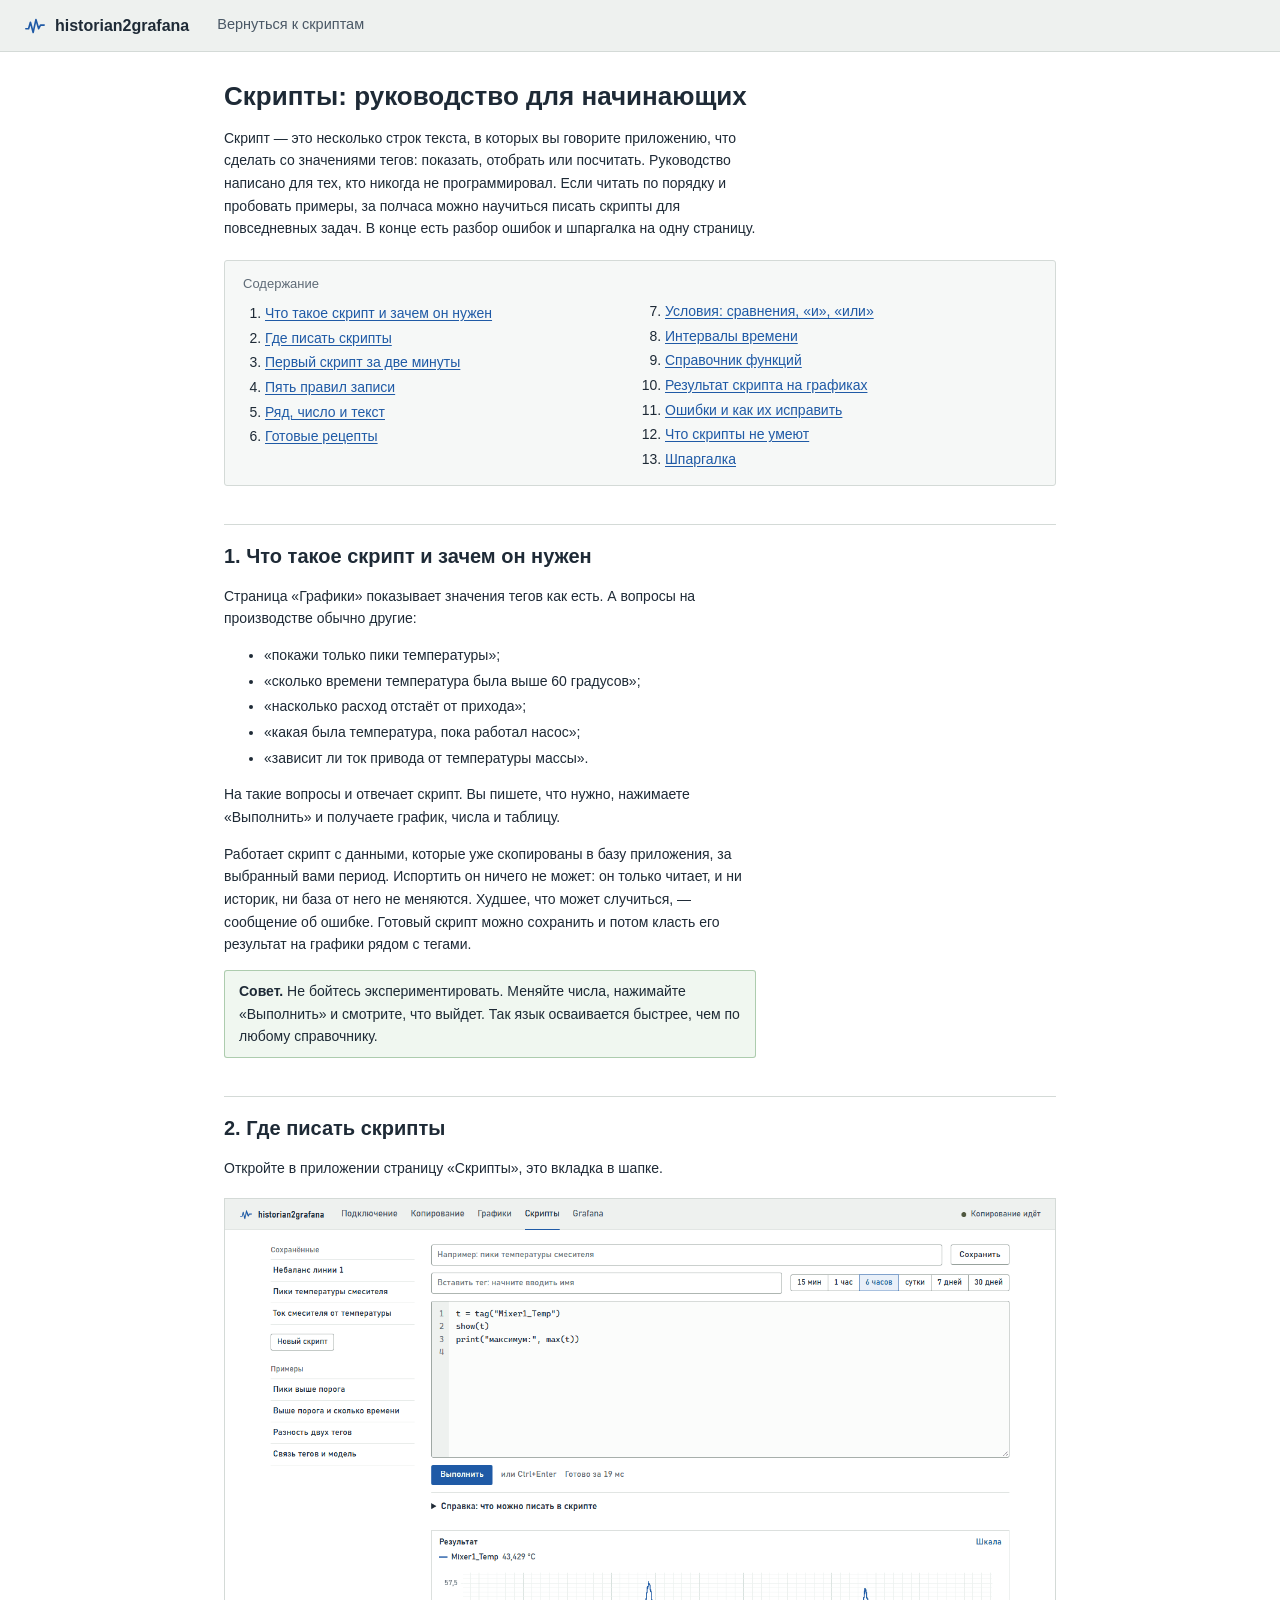
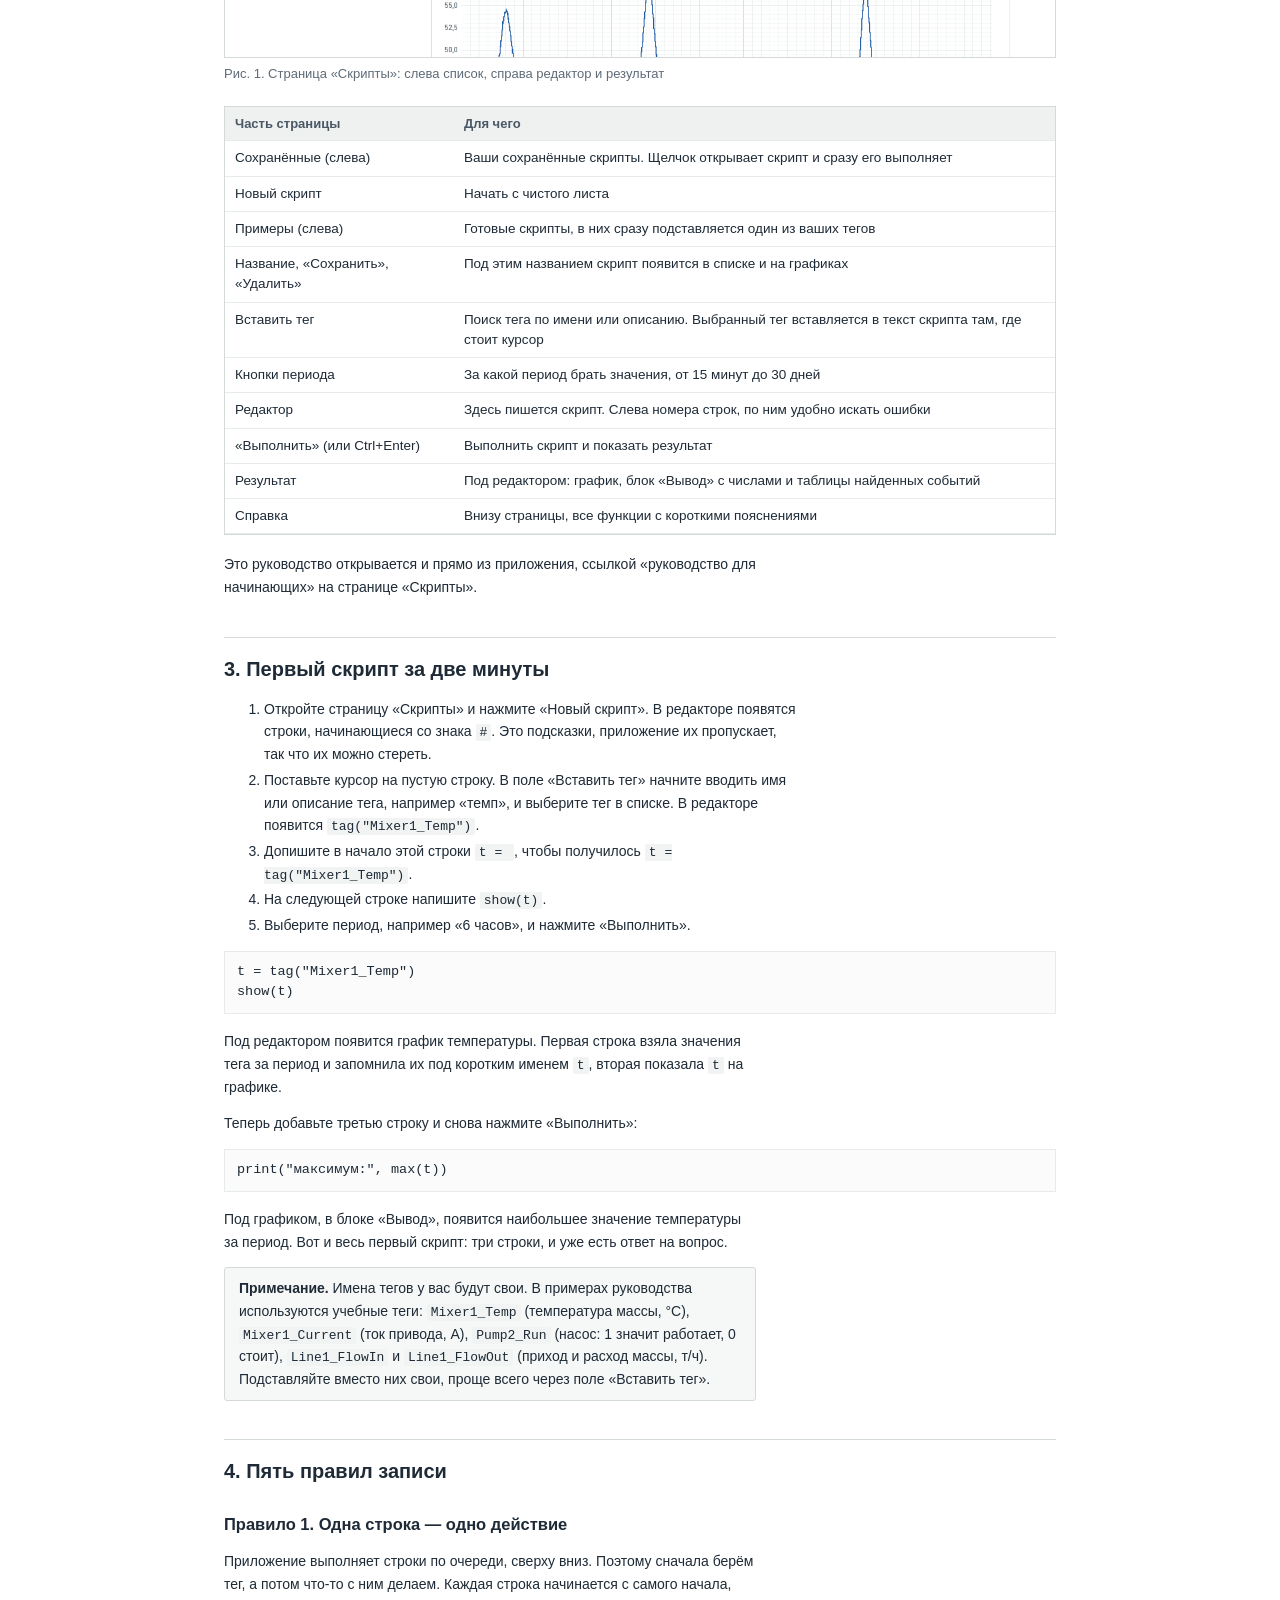
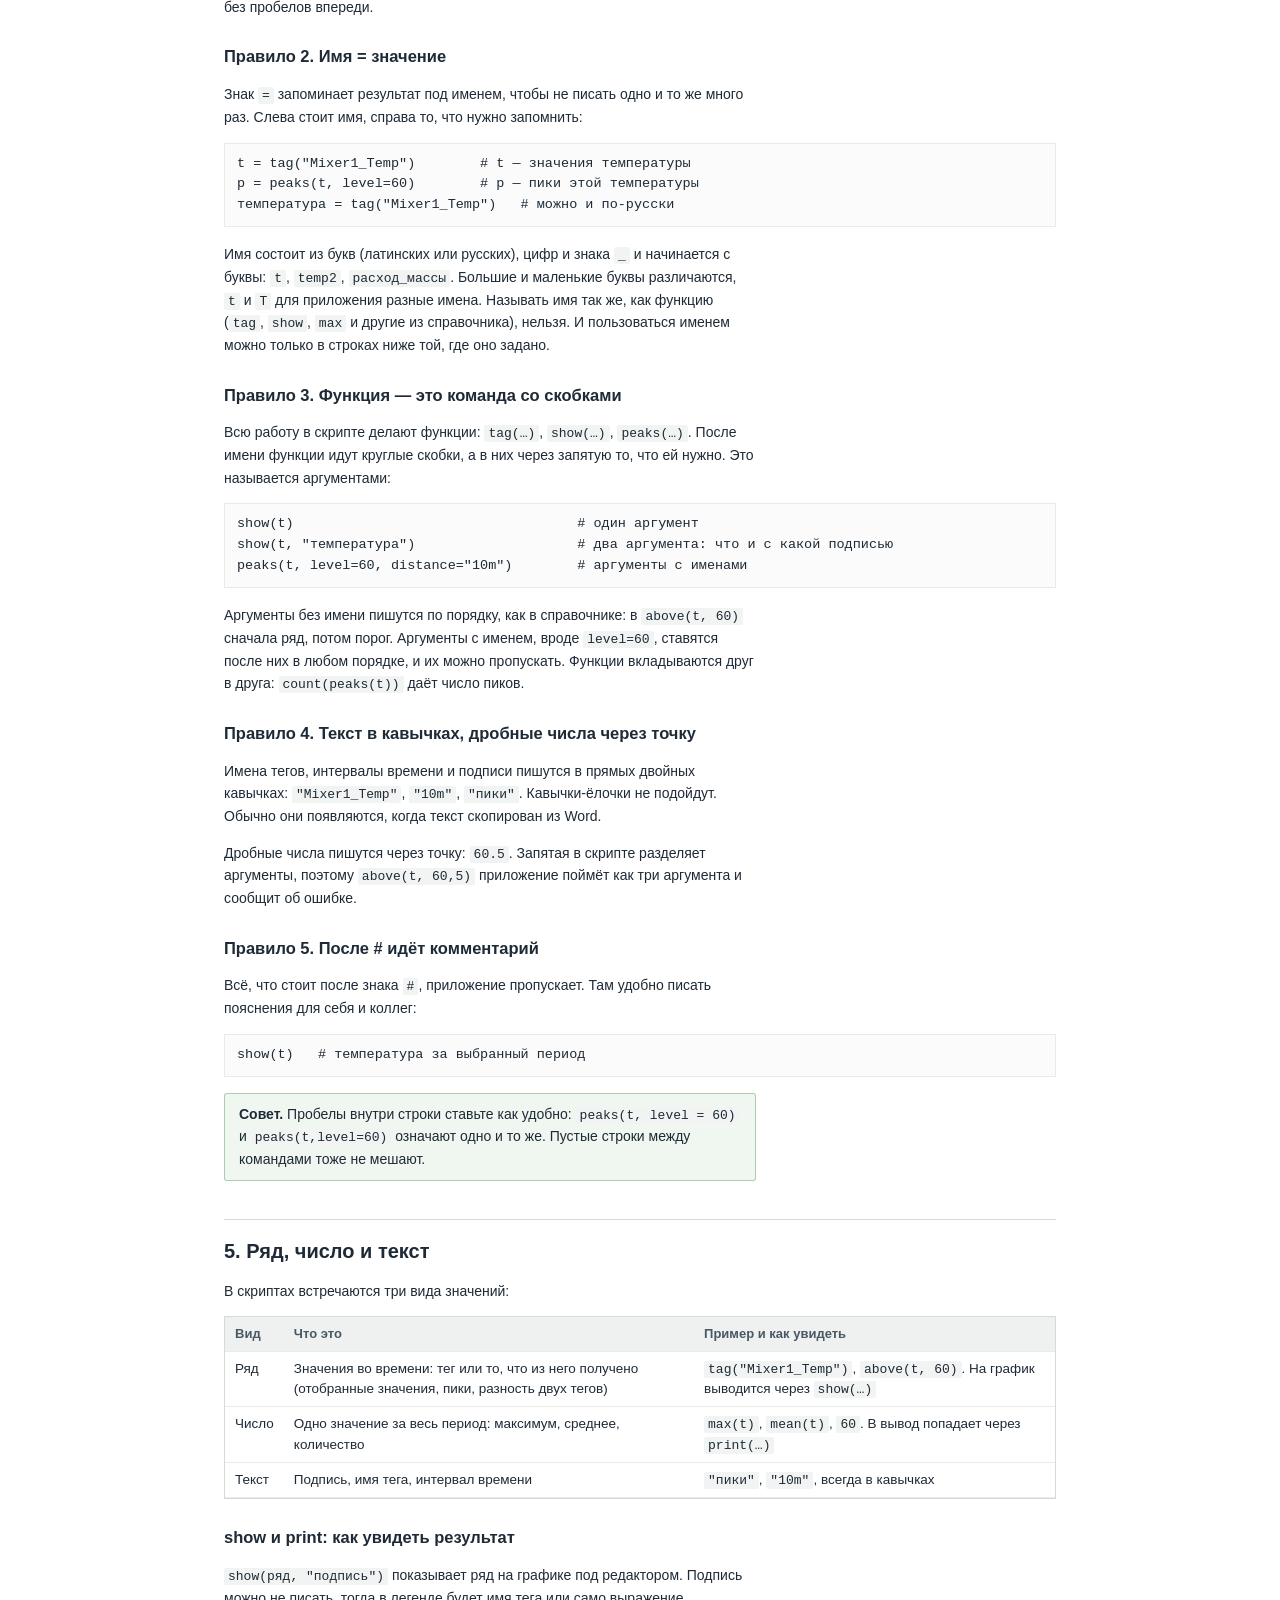
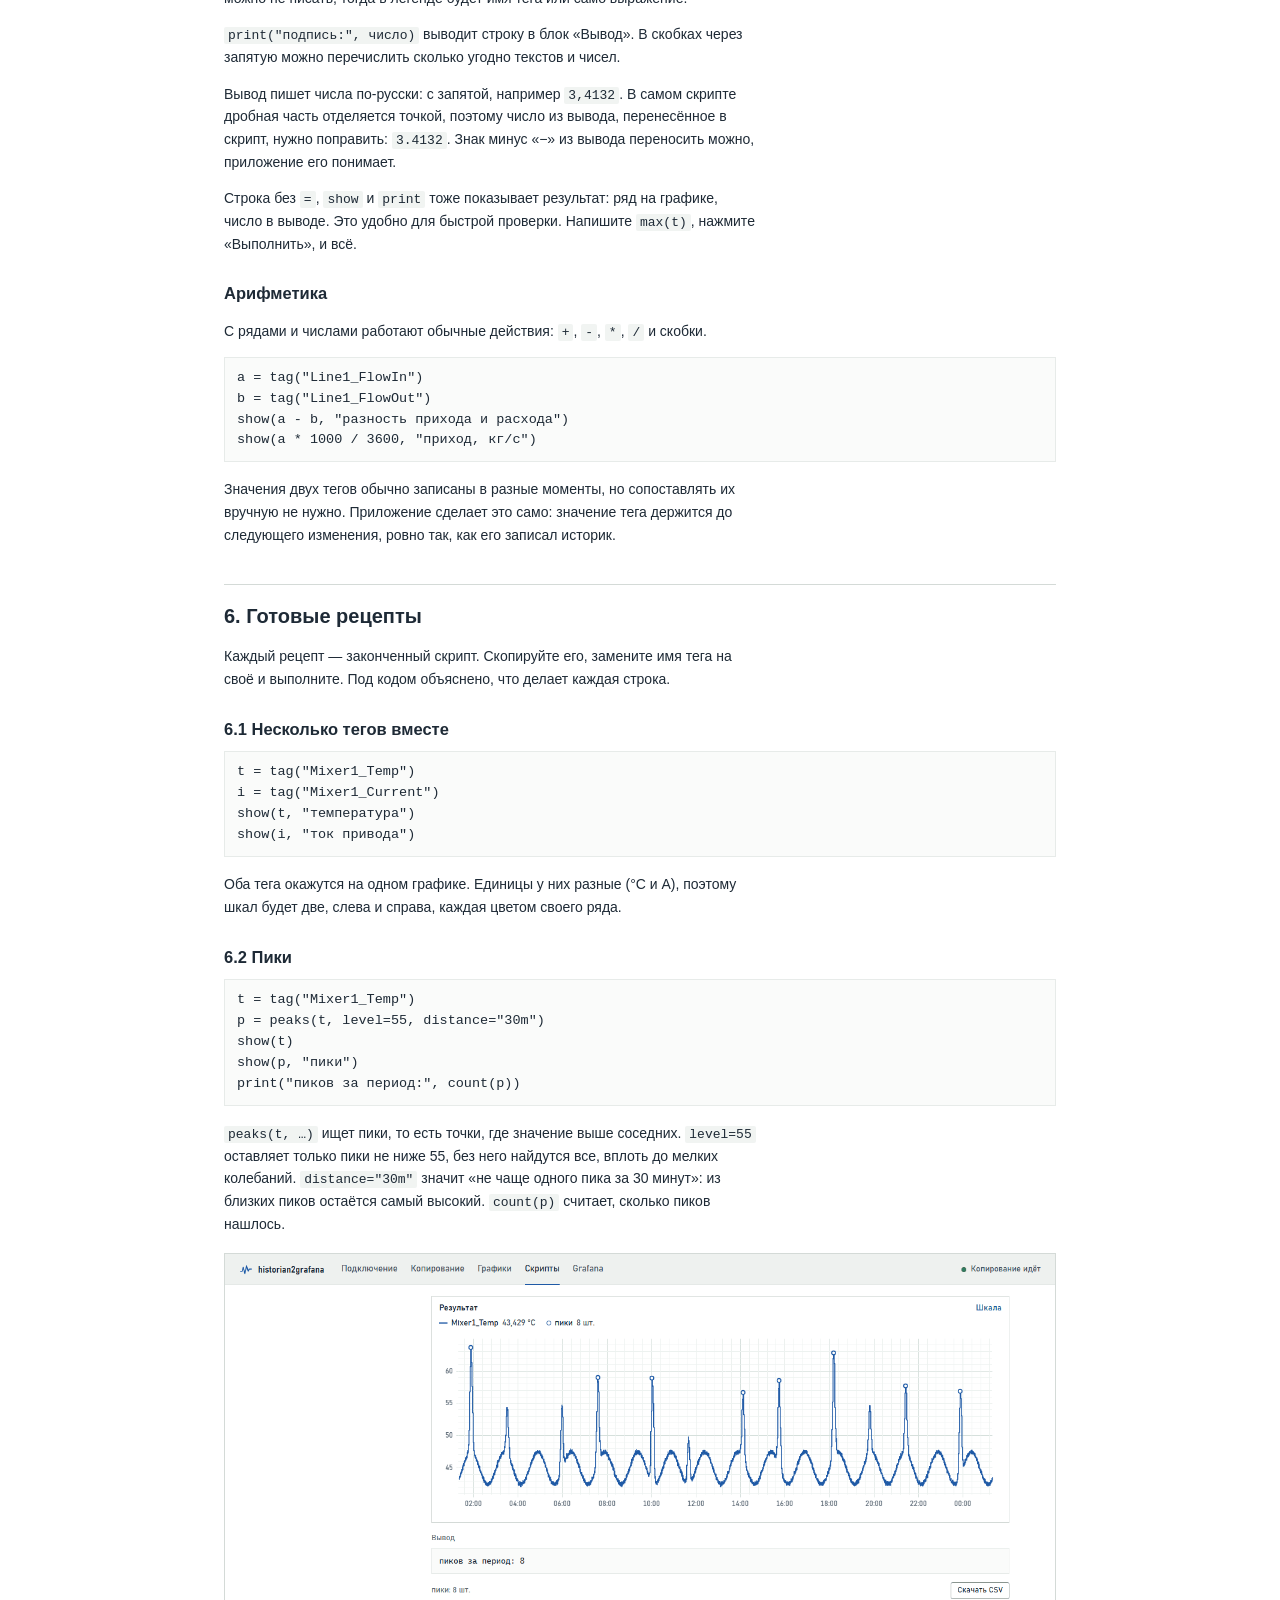
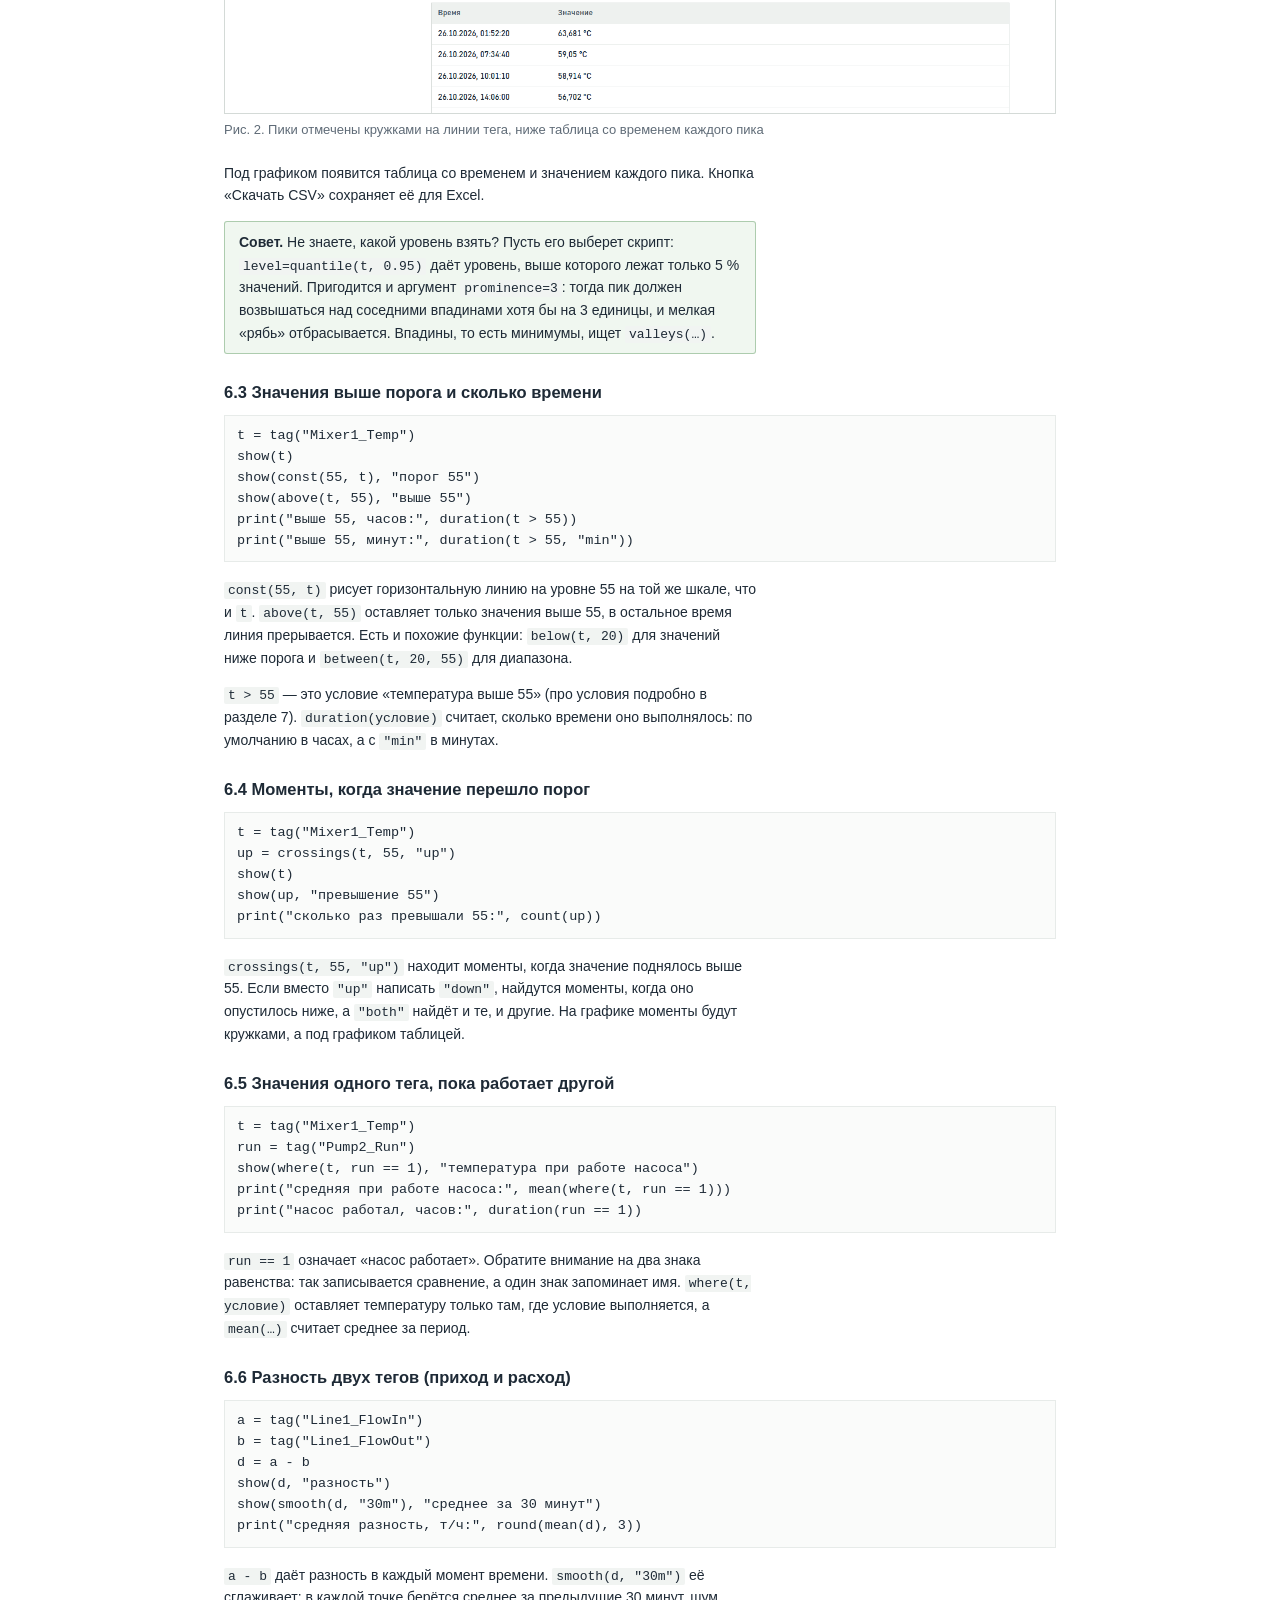
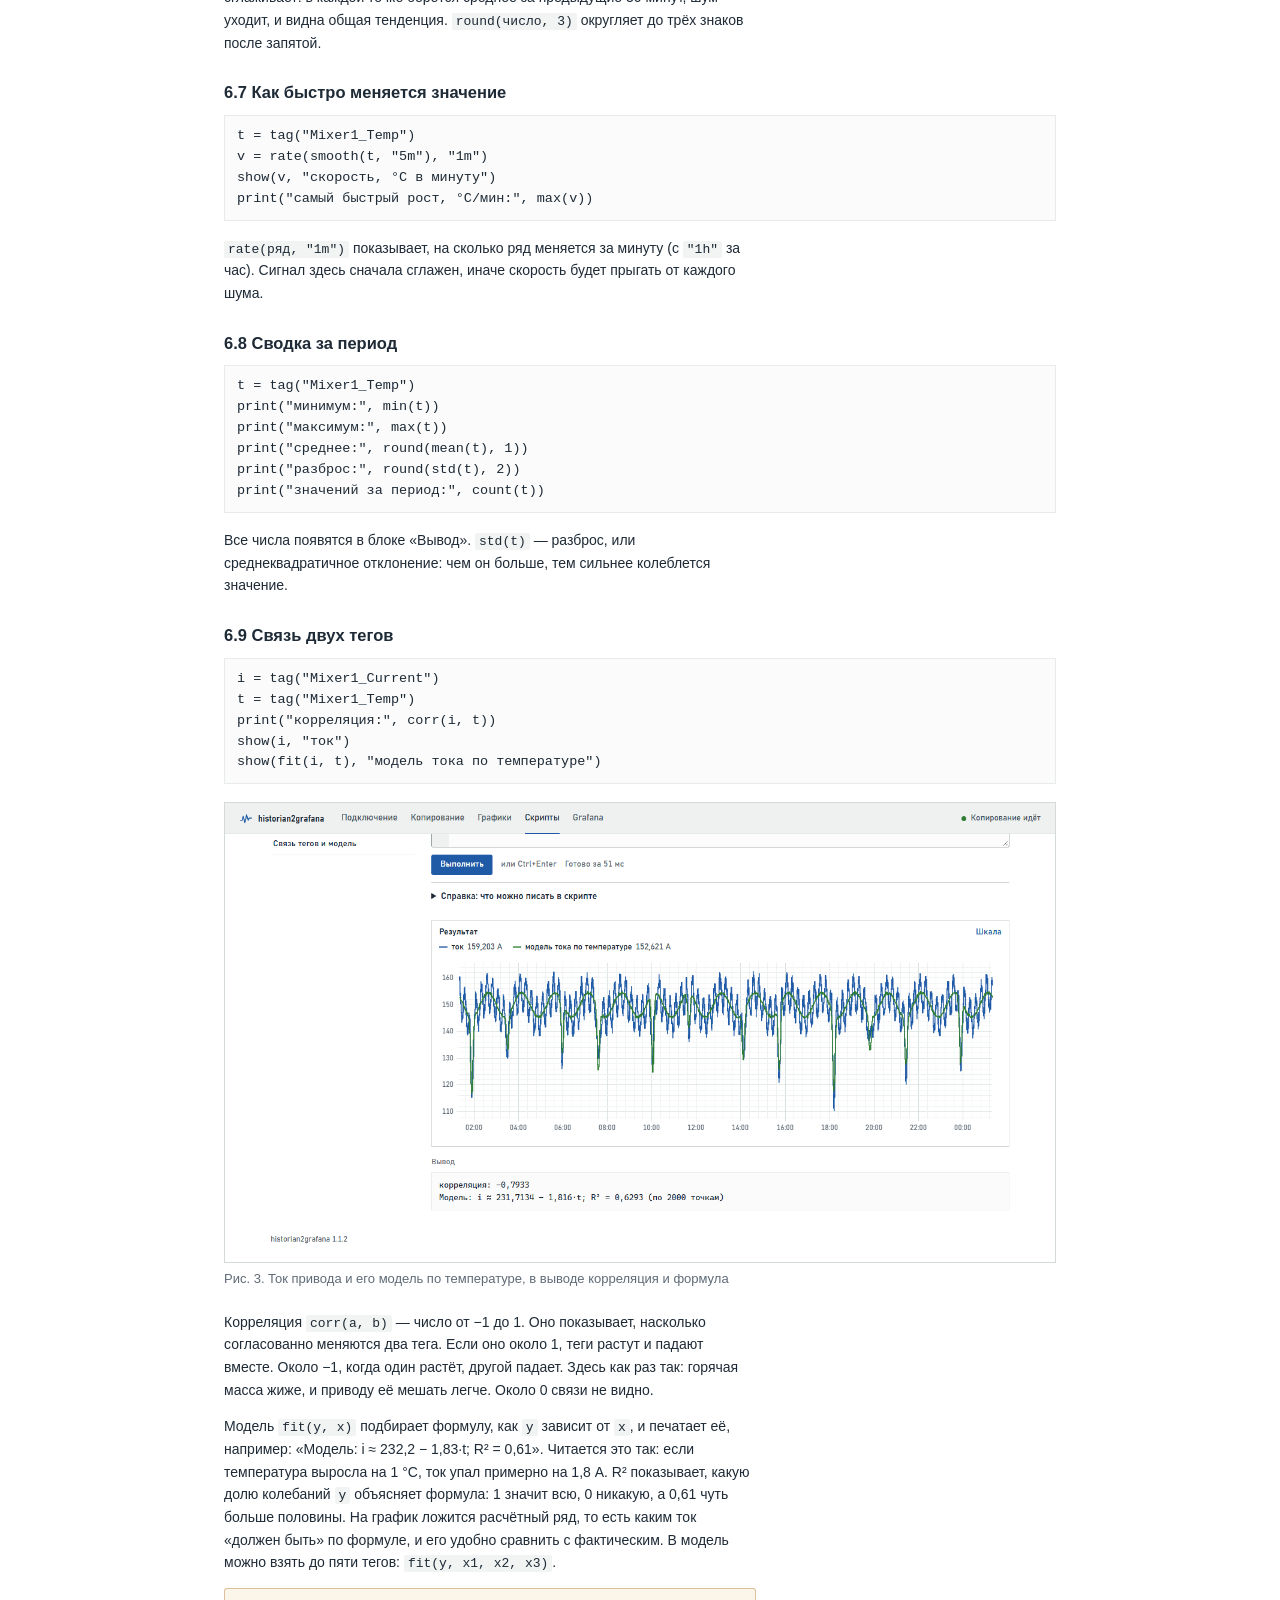
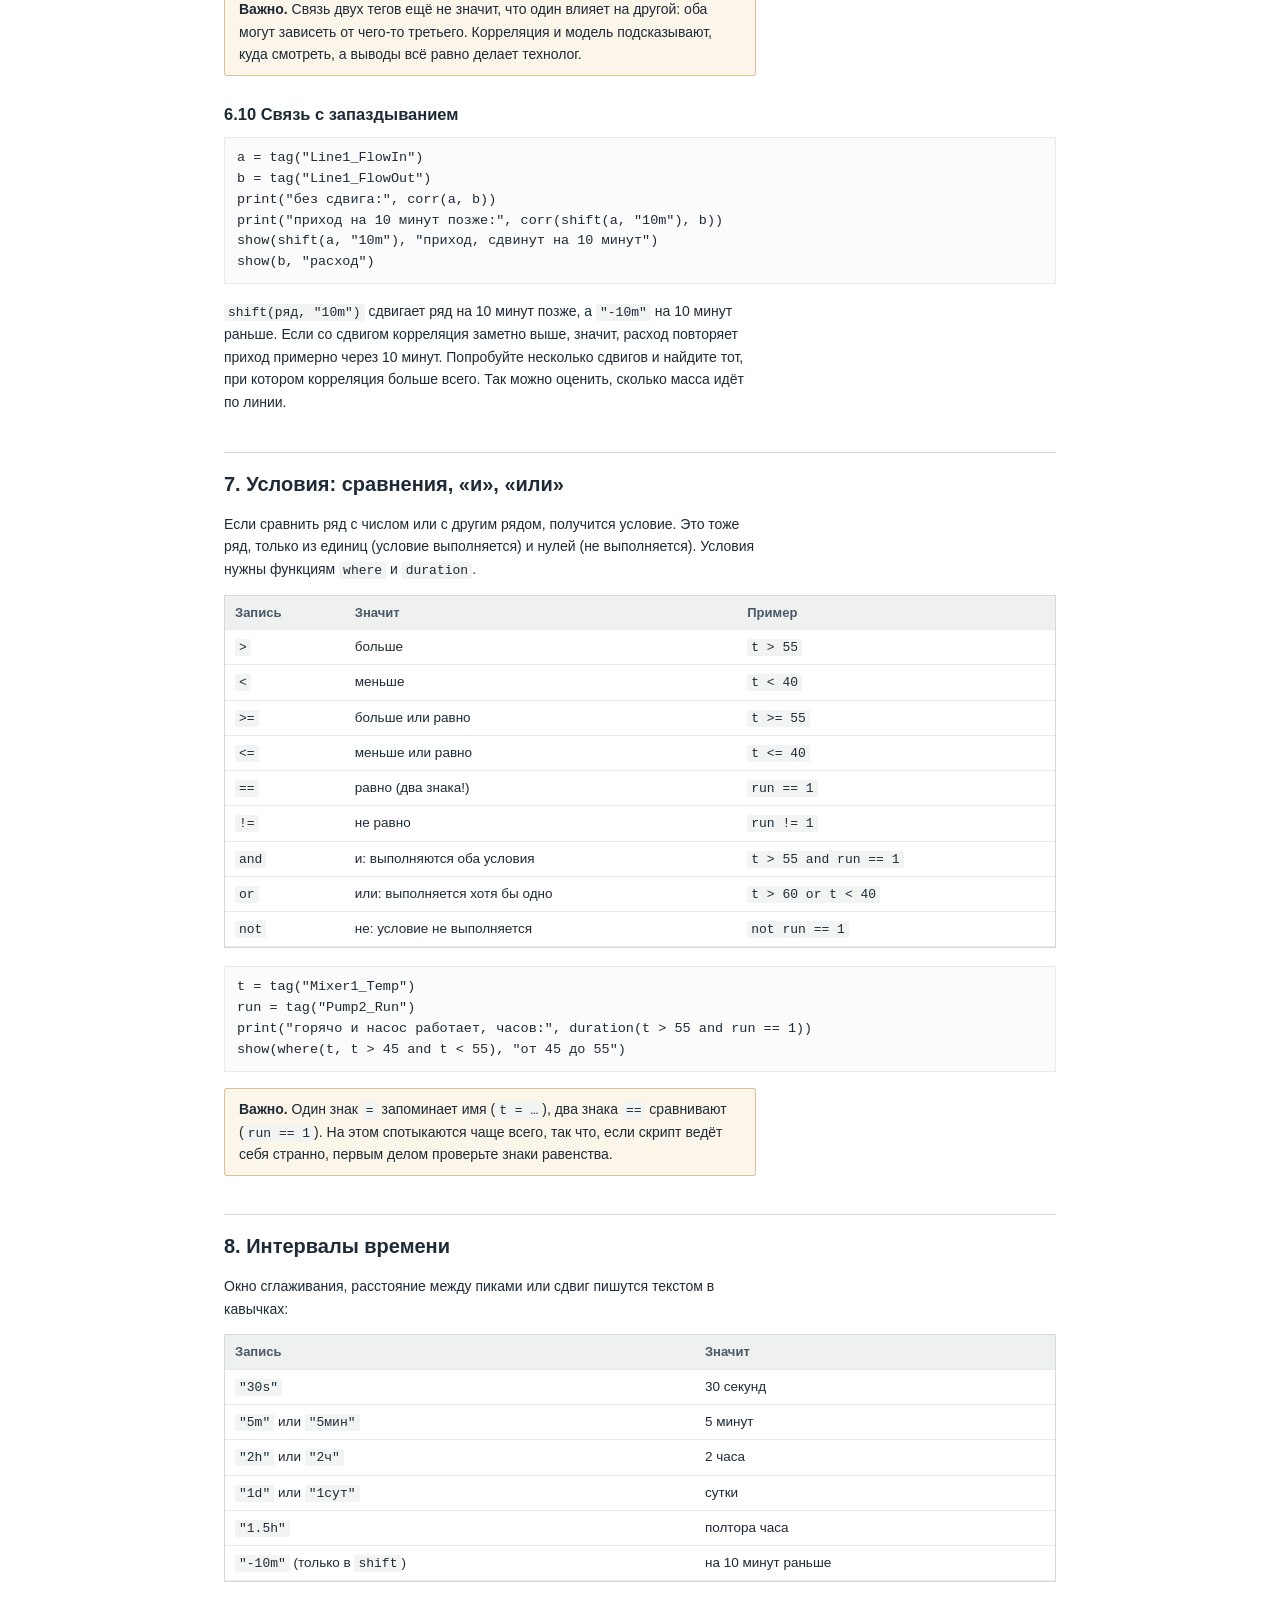
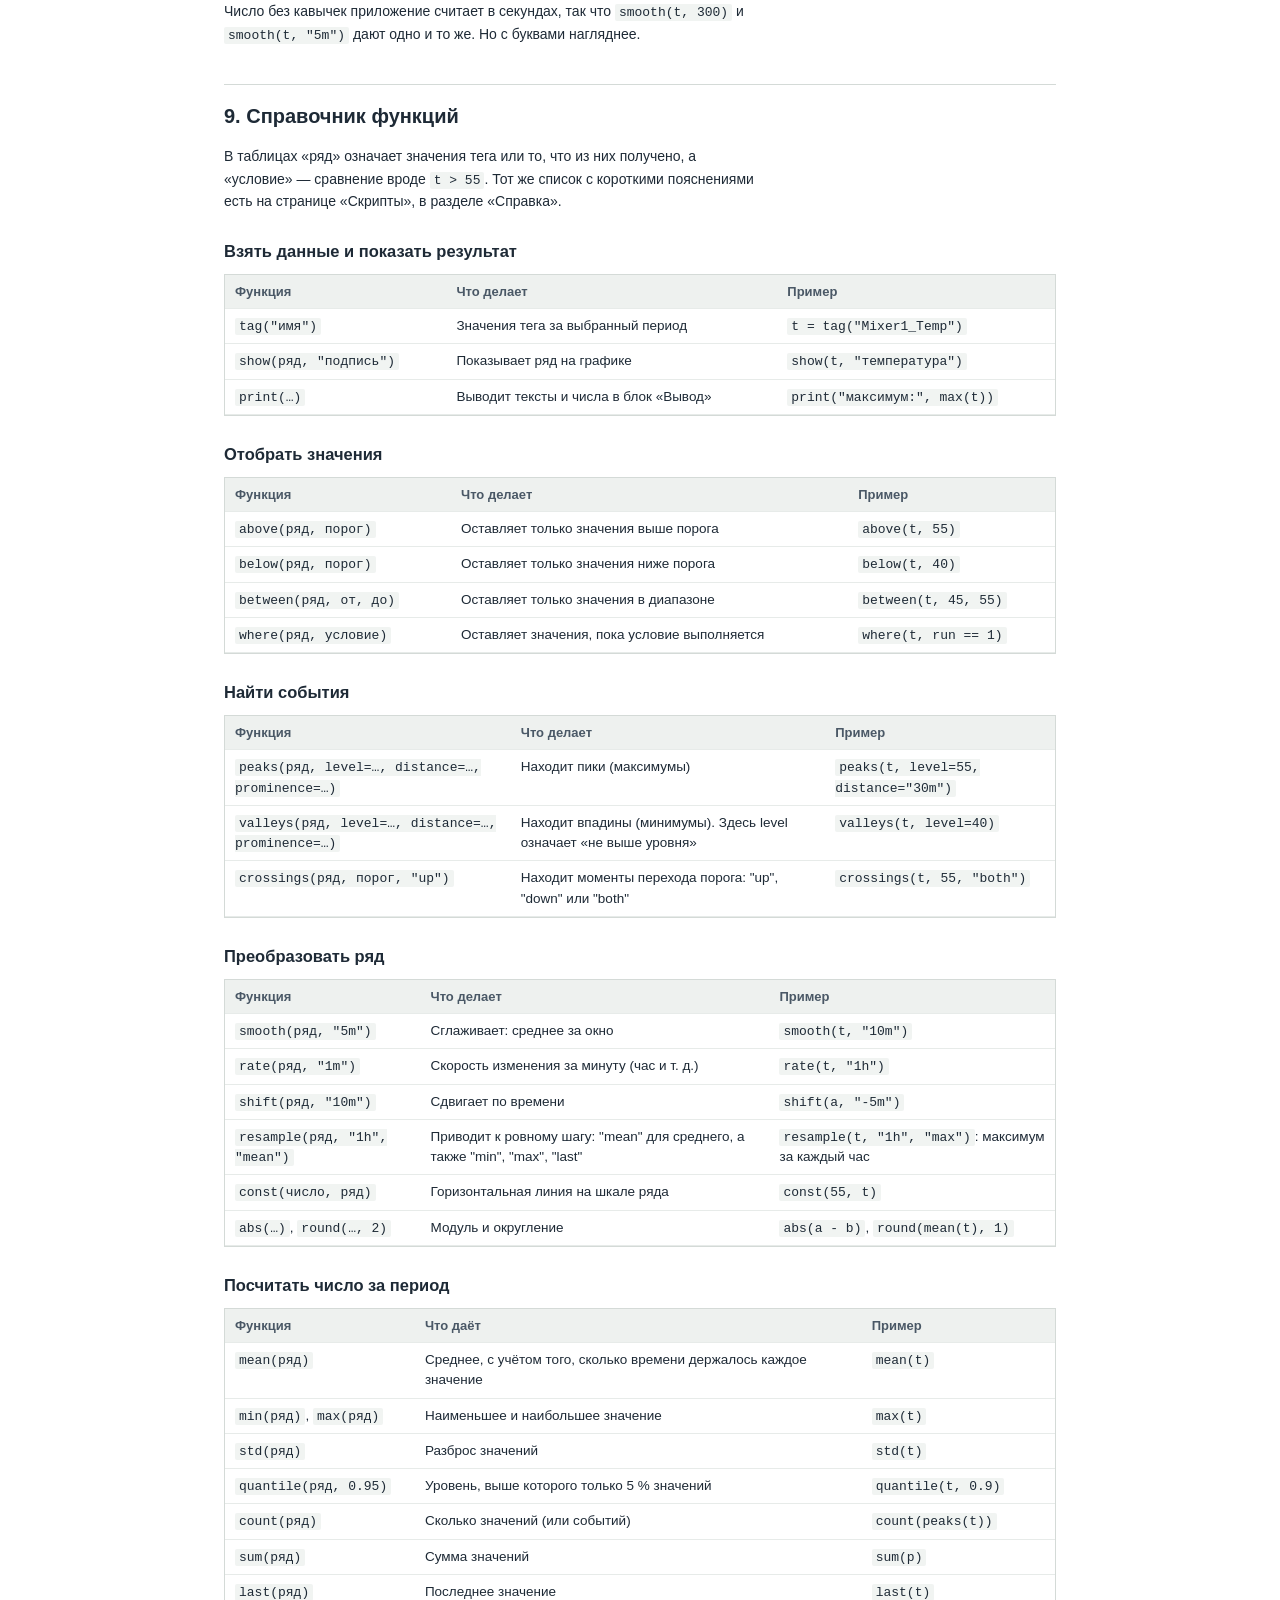
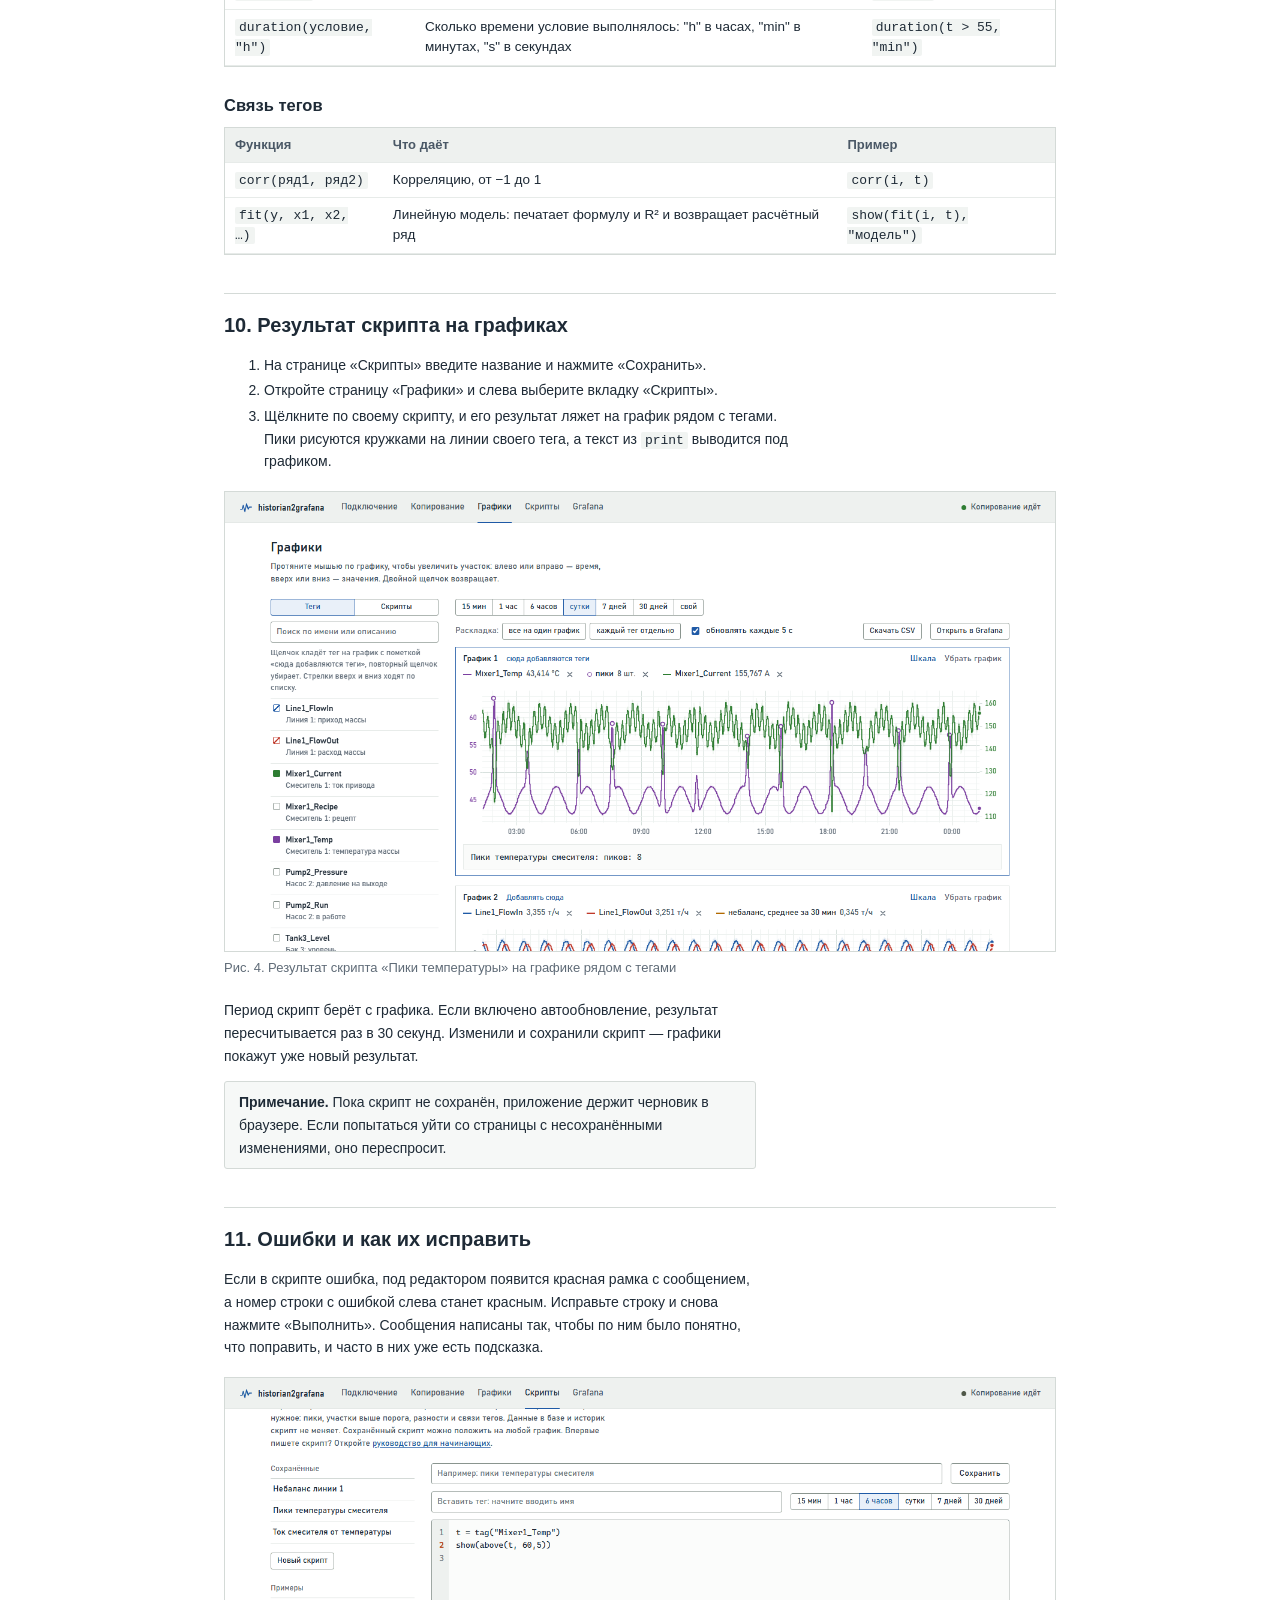
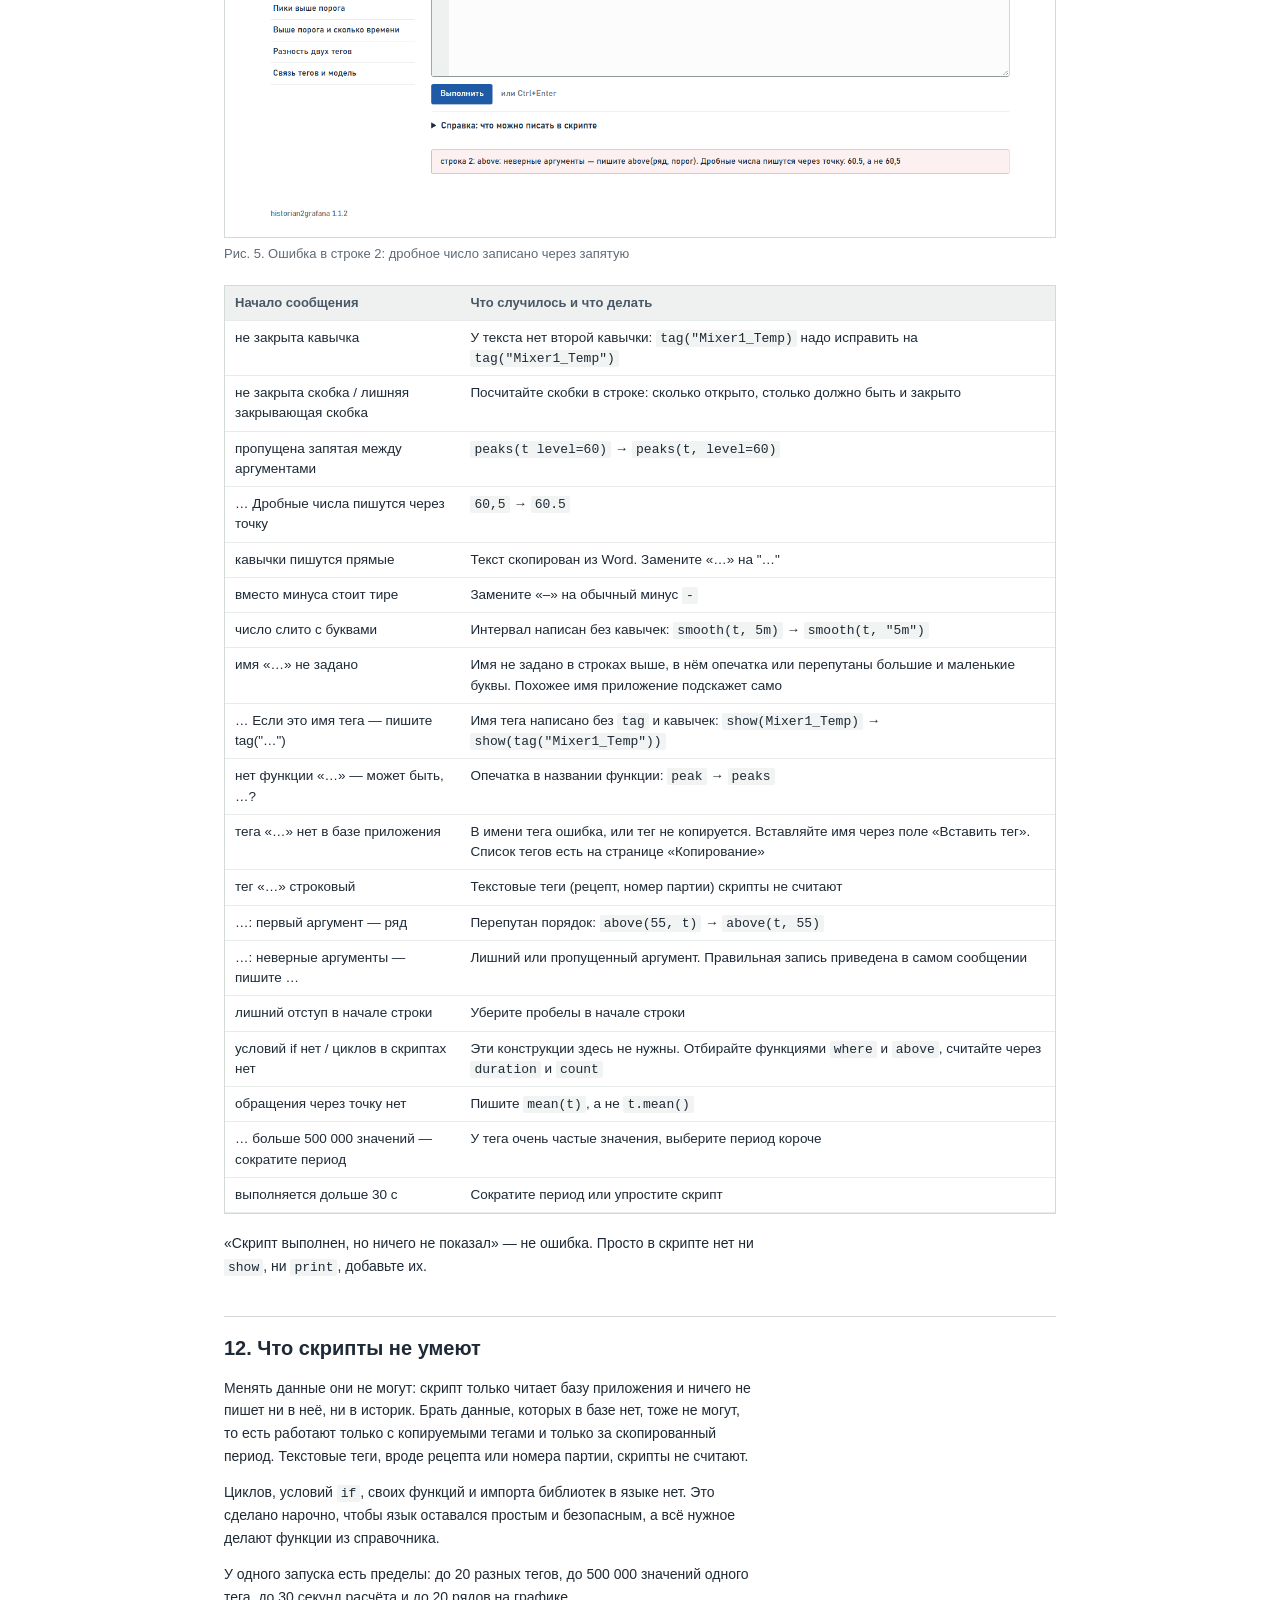
==== commit f5a130b1: "Версия 1.1.2: страница «Копирование» с лентой опросов, доступность, понятные состояния Копирование: " ====
--- a/web/help/scripts.html
+++ b/web/help/scripts.html
@@ -10,7 +10,13 @@
 </head>
 <body>
   <header class="topbar">
-    <a class="brand" href="../#/scripts">historian2grafana</a>
+    <a class="brand" href="../#/scripts">
+      <svg viewBox="0 0 24 24" class="brand-mark" aria-hidden="true">
+        <path d="M2 15h3l2-7 3 11 3-14 3 10 2-4h4" fill="none" stroke="currentColor"
+              stroke-width="1.8" stroke-linecap="round" stroke-linejoin="round"/>
+      </svg>
+      historian2grafana
+    </a>
     <nav class="nav"><a href="../#/scripts">Вернуться к скриптам</a></nav>
   </header>
   <main class="guide">
@@ -64,7 +70,7 @@
 <p>Это руководство открывается и прямо из приложения, ссылкой «руководство для начинающих» на странице «Скрипты».</p>
 <h2 id="3-первый-скрипт-за-две-минуты">3. Первый скрипт за две минуты</h2>
 <ol>
-<li>Откройте страницу «Скрипты» и нажмите «Новый скрипт». В редакторе появятся серые строки, начинающиеся со знака <code>#</code>. Это подсказки, приложение их пропускает, так что их можно стереть.</li>
+<li>Откройте страницу «Скрипты» и нажмите «Новый скрипт». В редакторе появятся строки, начинающиеся со знака <code>#</code>. Это подсказки, приложение их пропускает, так что их можно стереть.</li>
 <li>Поставьте курсор на пустую строку. В поле «Вставить тег» начните вводить имя или описание тега, например «темп», и выберите тег в списке. В редакторе появится <code>tag(&quot;Mixer1_Temp&quot;)</code>.</li>
 <li>Допишите в начало этой строки <code>t = </code>, чтобы получилось <code>t = tag(&quot;Mixer1_Temp&quot;)</code>.</li>
 <li>На следующей строке напишите <code>show(t)</code>.</li>
@@ -113,6 +119,7 @@
 <h3>show и print: как увидеть результат</h3>
 <p><code>show(ряд, &quot;подпись&quot;)</code> показывает ряд на графике под редактором. Подпись можно не писать, тогда в легенде будет имя тега или само выражение.</p>
 <p><code>print(&quot;подпись:&quot;, число)</code> выводит строку в блок «Вывод». В скобках через запятую можно перечислить сколько угодно текстов и чисел.</p>
+<p>Вывод пишет числа по-русски: с запятой, например <code>3,4132</code>. В самом скрипте дробная часть отделяется точкой, поэтому число из вывода, перенесённое в скрипт, нужно поправить: <code>3.4132</code>. Знак минус «−» из вывода переносить можно, приложение его понимает.</p>
 <p>Строка без <code>=</code>, <code>show</code> и <code>print</code> тоже показывает результат: ряд на графике, число в выводе. Это удобно для быстрой проверки. Напишите <code>max(t)</code>, нажмите «Выполнить», и всё.</p>
 <h3>Арифметика</h3>
 <p>С рядами и числами работают обычные действия: <code>+</code>, <code>-</code>, <code>*</code>, <code>/</code> и скобки.</p>
@@ -312,7 +319,7 @@
 <ol>
 <li>На странице «Скрипты» введите название и нажмите «Сохранить».</li>
 <li>Откройте страницу «Графики» и слева выберите вкладку «Скрипты».</li>
-<li>Щёлкните по своему скрипту, и его результат ляжет на выделенный график рядом с тегами. Пики рисуются кружками на линии своего тега, а текст из <code>print</code> выводится под графиком.</li>
+<li>Щёлкните по своему скрипту, и его результат ляжет на график рядом с тегами. Пики рисуются кружками на линии своего тега, а текст из <code>print</code> выводится под графиком.</li>
 </ol>
 <figure><img src="img/charts.png" alt="Результат скрипта «Пики температуры» на графике рядом с тегами" loading="lazy"><figcaption>Рис. 4. Результат скрипта «Пики температуры» на графике рядом с тегами</figcaption></figure>
 <p>Период скрипт берёт с графика. Если включено автообновление, результат пересчитывается раз в 30 секунд. Изменили и сохранили скрипт — графики покажут уже новый результат.</p>
@@ -334,7 +341,7 @@
 <tr><td>имя «…» не задано</td><td>Имя не задано в строках выше, в нём опечатка или перепутаны большие и маленькие буквы. Похожее имя приложение подскажет само</td></tr>
 <tr><td>… Если это имя тега — пишите tag(&quot;…&quot;)</td><td>Имя тега написано без <code>tag</code> и кавычек: <code>show(Mixer1_Temp)</code> → <code>show(tag(&quot;Mixer1_Temp&quot;))</code></td></tr>
 <tr><td>нет функции «…» — может быть, …?</td><td>Опечатка в названии функции: <code>peak</code> → <code>peaks</code></td></tr>
-<tr><td>тега «…» нет в базе приложения</td><td>В имени тега ошибка, или тег не копируется. Вставляйте имя через поле «Вставить тег». Список тегов есть на странице «Загрузка»</td></tr>
+<tr><td>тега «…» нет в базе приложения</td><td>В имени тега ошибка, или тег не копируется. Вставляйте имя через поле «Вставить тег». Список тегов есть на странице «Копирование»</td></tr>
 <tr><td>тег «…» строковый</td><td>Текстовые теги (рецепт, номер партии) скрипты не считают</td></tr>
 <tr><td>…: первый аргумент — ряд</td><td>Перепутан порядок: <code>above(55, t)</code> → <code>above(t, 55)</code></td></tr>
 <tr><td>…: неверные аргументы — пишите …</td><td>Лишний или пропущенный аргумент. Правильная запись приведена в самом сообщении</td></tr>
@@ -374,6 +381,6 @@
 # интервалы: &quot;30s&quot;  &quot;5m&quot;  &quot;2h&quot;  &quot;1d&quot;
 # текст в прямых кавычках &quot;…&quot;, дробные числа через точку 60.5, комментарий после #</pre>
   </main>
-  <footer class="footer">historian2grafana 1.1.1</footer>
+  <footer class="footer">historian2grafana 1.1.2</footer>
 </body>
 </html>
--- a/web/style.css
+++ b/web/style.css
@@ -1,5 +1,5 @@
 /* historian2grafana: светлая тема в духе ленты самописца. Белая бумага, тонкие линии,
-   синие чернила для действий. Шрифт Bahnschrift (DIN) есть в Windows 10/11,
+   миллиметровка, синие чернила для действий. Шрифт Bahnschrift (DIN) есть в Windows 10/11,
    поэтому без интернета ничего докачивать не нужно. */
 
 :root {
@@ -7,10 +7,12 @@
   --ground: #eef1ef;          /* шапка и боковые колонки */
   --ink: #1e2a36;             /* основной текст */
   --ink-2: #4a5866;
-  --ink-3: #75808c;           /* подписи и подсказки */
+  --ink-3: #5f6b77;           /* подписи и подсказки, 5,4:1 на бумаге */
+  --hold: #6b7682;            /* подсказка в пустом поле, 4,6:1 */
   --rule: #d4dad7;
   --rule-strong: #b9c2be;
   --rule-soft: #e7ebe9;
+  --control: #8a958f;         /* рамки полей и кнопок, 3:1 */
   --grid: #d6e0dc;            /* сетка графика, как на ленте самописца */
   --grid-minor: #edf2f0;
   --pen: #1f5aa6;             /* синие чернила: действия, выбор, первое перо */
@@ -23,11 +25,18 @@
   --font: Bahnschrift, "DIN Alternate", "Segoe UI", "Helvetica Neue", Arial, sans-serif;
   --code: "Cascadia Mono", Consolas, "Courier New", monospace;
   --r: 3px;
+  /* миллиметровка: крупная клетка 50 px, мелкая 10 px */
+  --graph-paper:
+    linear-gradient(var(--grid) 1px, transparent 1px),
+    linear-gradient(90deg, var(--grid) 1px, transparent 1px),
+    linear-gradient(var(--grid-minor) 1px, transparent 1px),
+    linear-gradient(90deg, var(--grid-minor) 1px, transparent 1px);
 }
 
 * { box-sizing: border-box; }
 [hidden] { display: none !important; }
 html, body { margin: 0; min-height: 100%; }
+html { scrollbar-color: var(--rule-strong) transparent; }
 
 body {
   background: var(--paper);
@@ -36,9 +45,30 @@
   font-variant-numeric: tabular-nums;
 }
 
+::selection { background: rgba(31, 90, 166, .2); }
 a { color: var(--pen); text-underline-offset: 2px; }
 a:hover { color: var(--pen-dark); }
 :focus-visible { outline: 2px solid var(--pen); outline-offset: 2px; }
+
+.sr-only {
+  position: absolute;
+  width: 1px;
+  height: 1px;
+  overflow: hidden;
+  clip: rect(0 0 0 0);
+  white-space: nowrap;
+}
+
+.icon {
+  width: 1em;
+  height: 1em;
+  flex: none;
+  fill: none;
+  stroke: currentColor;
+  stroke-width: 1.8;
+  stroke-linecap: round;
+  stroke-linejoin: round;
+}
 
 /* --- шапка --------------------------------------------------------------- */
 .topbar {
@@ -72,6 +102,7 @@
 .nav a {
   display: flex;
   align-items: center;
+  min-height: 44px;
   color: var(--ink-2);
   text-decoration: none;
   font-size: 14.5px;
@@ -93,6 +124,7 @@
   padding: 0;
   cursor: pointer;
 }
+.status:hover { background: none; color: var(--ink); }
 .status::before {
   content: "";
   width: 8px;
@@ -105,8 +137,16 @@
 .status.bad::before { background: var(--bad); }
 .status.bad { color: var(--bad); }
 
+/* Узкий экран и увеличение до 200 %: шапка переносится в несколько строк и не должна
+   закрывать собой страницу */
+@media (max-width: 900px) {
+  .topbar { position: static; gap: 4px 20px; padding: 6px 16px; }
+  .nav a { min-height: 36px; }
+}
+
 .content { max-width: 1280px; margin: 0 auto; padding: 28px 24px 40px; }
 .footer { max-width: 1280px; margin: 0 auto; padding: 0 24px 28px; color: var(--ink-3); font-size: 12.5px; }
+@media (max-width: 600px) { .content { padding: 20px 16px 32px; } .footer { padding: 0 16px 24px; } }
 
 h1 { font-size: 22px; line-height: 1.25; margin: 0 0 6px; font-weight: 600; }
 .lead { color: var(--ink-2); margin: 0 0 22px; max-width: 74ch; }
@@ -126,6 +166,7 @@
 
 .field { display: flex; flex-direction: column; gap: 5px; font-size: 13px; color: var(--ink-2); }
 .field .help { color: var(--ink-3); font-size: 12.5px; line-height: 1.4; }
+.field .error { color: var(--bad); font-size: 12.5px; line-height: 1.4; }
 .fields { display: grid; gap: 14px 22px; grid-template-columns: repeat(auto-fit, minmax(230px, 1fr)); }
 .fields .wide { grid-column: 1 / -1; }
 
@@ -134,11 +175,12 @@
   font-size: 14px;
   color: var(--ink);
   background: var(--paper);
-  border: 1px solid var(--rule-strong);
+  border: 1px solid var(--control);
   border-radius: var(--r);
   padding: 6px 9px;
   width: 100%;
   min-height: 34px;
+  caret-color: var(--pen);
 }
 textarea { min-height: 72px; resize: vertical; }
 input:focus, select:focus, textarea:focus {
@@ -146,10 +188,14 @@
   border-color: var(--pen);
   box-shadow: 0 0 0 3px var(--pen-ring);
 }
-input::placeholder, textarea::placeholder { color: #9aa3ac; }
+input[aria-invalid="true"], textarea[aria-invalid="true"] { border-color: var(--bad); }
+input[aria-invalid="true"]:focus { box-shadow: 0 0 0 3px rgba(179, 38, 30, .2); }
+input:disabled, select:disabled { background: var(--ground); color: var(--ink-3); cursor: not-allowed; }
+input::placeholder, textarea::placeholder { color: var(--hold); opacity: 1; }
 input[type=checkbox], input[type=radio] { width: auto; min-height: 0; accent-color: var(--pen); }
 
 .check { display: flex; align-items: center; gap: 8px; color: var(--ink); font-size: 14px; cursor: pointer; }
+.check:has(input:disabled) { color: var(--ink-3); cursor: default; }
 .choice { display: flex; gap: 12px; flex-wrap: wrap; }
 .choice label {
   flex: 1 1 260px;
@@ -175,7 +221,7 @@
   min-height: 34px;
   padding: 5px 14px;
   border-radius: var(--r);
-  border: 1px solid var(--rule-strong);
+  border: 1px solid var(--control);
   background: var(--paper);
   color: var(--ink);
   cursor: pointer;
@@ -189,7 +235,7 @@
 button:disabled { opacity: .5; cursor: default; }
 button.primary { background: var(--pen); border-color: var(--pen); color: #fff; }
 button.primary:hover { background: var(--pen-dark); border-color: var(--pen-dark); }
-button.danger { color: var(--bad); border-color: rgba(179, 38, 30, .45); }
+button.danger { color: var(--bad); border-color: rgba(179, 38, 30, .55); }
 button.danger:hover { background: #fbeeed; }
 button.small, .btn.small { min-height: 28px; padding: 2px 10px; font-size: 13px; }
 button.link {
@@ -203,98 +249,192 @@
 button.link.quiet { color: var(--ink-3); }
 button.link.quiet:hover { color: var(--bad); text-decoration: none; }
 
-.segs { display: inline-flex; }
+.segs { display: inline-flex; flex-wrap: wrap; }
 button.seg { border-radius: 0; margin-left: -1px; }
 button.seg:first-child { border-radius: var(--r) 0 0 var(--r); margin-left: 0; }
 button.seg:last-child { border-radius: 0 var(--r) var(--r) 0; }
 button.seg.on { background: var(--pen-soft); border-color: var(--pen); color: var(--pen); position: relative; z-index: 1; }
 
 .row { display: flex; gap: 10px; align-items: center; flex-wrap: wrap; }
-.actions { display: flex; gap: 10px; flex-wrap: wrap; margin: 6px 0 22px; }
+.actions { display: flex; gap: 10px 14px; flex-wrap: wrap; align-items: center; margin: 6px 0 22px; }
 .spacer { flex: 1; }
 .muted { color: var(--ink-3); }
 .mono { font-weight: 500; letter-spacing: .01em; }
 
-/* --- результат проверки --------------------------------------------------- */
-.steps { list-style: none; margin: 0; padding: 0; }
-.steps li { padding: 10px 0; border-top: 1px solid var(--rule-soft); }
-.steps li:first-child { border-top: 0; }
-.steps .title { font-weight: 600; }
-.steps .ok .title::before { content: "✓  "; color: var(--ok); }
-.steps .bad .title::before { content: "✗  "; color: var(--bad); }
-.steps .detail { color: var(--ink-2); font-size: 13.5px; margin-top: 2px; }
-.steps .bad .detail { color: var(--bad); }
-.steps ul { margin: 6px 0 0; padding-left: 18px; font-size: 13px; color: var(--ink-2); }
-.steps ul li { padding: 1px 0; border: 0; }
-
+/* --- выноски -------------------------------------------------------------- */
 .note {
-  border-left: 3px solid var(--rule-strong);
+  border: 1px solid var(--rule);
+  border-radius: var(--r);
   padding: 9px 14px;
   margin: 0 0 18px;
   font-size: 14px;
   background: #f6f8f7;
 }
-.note.bad { border-color: var(--bad); background: #fcf1f0; }
-.note.ok { border-color: var(--ok); background: #f0f7f0; }
-.note.warn { border-color: var(--warn); background: #fcf5ea; }
-
-/* --- состояние копирования ------------------------------------------------ */
-.stats {
+.note.bad { border-color: rgba(179, 38, 30, .35); background: #fcf1f0; }
+.note.ok { border-color: rgba(46, 125, 50, .35); background: #f0f7f0; }
+.note.warn { border-color: rgba(161, 92, 0, .35); background: #fcf5ea; }
+.note .small { margin-left: 4px; }
+
+/* --- «Подключение»: протокол проверки на миллиметровке --------------------- */
+.protocol {
+  scroll-margin-top: 70px;
+  margin: 0 0 24px;
+  padding: 16px 18px 12px;
+  border: 1px solid var(--rule);
+  background-color: var(--paper);
+  background-image: var(--graph-paper);
+  background-size: 50px 50px, 50px 50px, 10px 10px, 10px 10px;
+}
+.protocol-head { display: flex; flex-wrap: wrap; align-items: baseline; gap: 4px 14px; }
+.protocol-head h2 { font-size: 16px; margin: 0 0 4px; }
+.protocol-head time { color: var(--ink-3); font-size: 13px; }
+.protocol .hint { color: var(--ink-2); }
+
+.steps { list-style: none; margin: 0; padding: 0; }
+.steps > li { padding: 10px 0; border-top: 1px solid var(--grid); }
+.steps > li:first-child { border-top: 0; }
+.steps .title { font-weight: 600; display: flex; align-items: center; gap: 8px; }
+.steps .step-mark { width: 16px; height: 16px; stroke-width: 2.2; }
+.steps .ok .step-mark { color: var(--ok); }
+.steps .bad .step-mark { color: var(--bad); }
+.steps .detail { color: var(--ink-2); font-size: 13.5px; margin: 2px 0 0 24px; }
+.steps .bad .detail { color: var(--bad); }
+.steps ul { margin: 6px 0 0 24px; padding-left: 18px; font-size: 13px; color: var(--ink-2); }
+.steps ul li { padding: 1px 0; border: 0; }
+
+/* --- «Копирование»: состояние, лента опросов, цифры, журнал ----------------- */
+.copy-head {
+  display: flex;
+  flex-wrap: wrap;
+  align-items: center;
+  gap: 10px 14px;
+  margin: 6px 0 14px;
+}
+.copy-status { display: flex; flex-direction: column; gap: 2px; min-width: 0; }
+.copy-state { display: flex; align-items: center; gap: 10px; font-size: 19px; font-weight: 600; }
+.copy-state::before {
+  content: "";
+  width: 10px;
+  height: 10px;
+  border-radius: 50%;
+  background: var(--rule-strong);
+  flex: none;
+}
+.copy-state.ok::before { background: var(--ok); }
+.copy-state.warn::before { background: var(--warn); }
+.copy-state.bad { color: var(--bad); }
+.copy-state.bad::before { background: var(--bad); }
+.copy-sub { color: var(--ink-2); padding-left: 20px; }
+
+.progress { height: 4px; background: var(--rule-soft); overflow: hidden; margin: -4px 0 16px; }
+.progress > div { height: 100%; background: var(--pen); transition: width .4s; }
+
+.tape { position: relative; border: 1px solid var(--rule); background: var(--paper); }
+.tape svg { display: block; }
+.tape-grid line { stroke-width: 1; shape-rendering: crispEdges; }
+.tape-grid .major { stroke: var(--grid); }
+.tape-grid .minor { stroke: var(--grid-minor); }
+.tape-mark { stroke: var(--pen); stroke-width: 2; stroke-linecap: round; }
+.tape-error { stroke: var(--bad); stroke-width: 2; stroke-dasharray: 3 3; }
+.tape-pen line { stroke: var(--pen); stroke-width: 1.5; }
+.tape-pen circle { fill: var(--pen); stroke: var(--paper); stroke-width: 1.5; }
+.tape-labels text { fill: var(--ink-3); font: 12px var(--font); }
+.tape-labels .tape-scale { fill: var(--ink-2); }
+.tape-empty {
+  position: absolute;
+  inset: 8px 0 22px;
+  margin: 0;
+  display: flex;
+  align-items: center;
+  justify-content: center;
+  color: var(--ink-2);
+}
+.tape-caption { color: var(--ink-3); font-size: 12.5px; margin: 6px 0 18px; }
+
+.figures {
   display: grid;
-  grid-template-columns: repeat(6, 1fr);
+  grid-template-columns: minmax(0, 3fr) minmax(0, 2fr);
+  gap: 0 32px;
   border-top: 1px solid var(--rule);
   border-bottom: 1px solid var(--rule);
-  margin-bottom: 18px;
-}
-.stat { padding: 14px 16px 14px 0; }
-.stat + .stat { padding-left: 16px; border-left: 1px solid var(--rule-soft); }
-.stat .label { font-size: 13px; color: var(--ink-3); }
-.stat .value { font-size: 24px; font-weight: 500; line-height: 1.3; }
-.stat .sub { font-size: 12.5px; color: var(--ink-3); }
-.stat .value.ok { color: var(--ok); }
-.stat .value.warn { color: var(--warn); }
-.stat .value.bad { color: var(--bad); }
-@media (max-width: 1100px) {
-  .stats { grid-template-columns: repeat(3, 1fr); }
-  .stat:nth-child(3n + 1) { padding-left: 0; border-left: 0; }
-}
+  margin-bottom: 4px;
+}
+.figgroup h2 { font-size: 13px; font-weight: 600; color: var(--ink-2); margin: 12px 0 0; }
+.figrow { display: grid; grid-template-columns: repeat(auto-fit, minmax(150px, 1fr)); }
+.fig { padding: 6px 16px 14px 0; }
+.fig + .fig { padding-left: 16px; border-left: 1px solid var(--rule-soft); }
+.fig .label { font-size: 13px; color: var(--ink-3); }
+.fig .value { font-size: 22px; font-weight: 500; line-height: 1.3; }
+.fig .sub { font-size: 12.5px; color: var(--ink-3); }
+@media (max-width: 900px) {
+  .figures { grid-template-columns: 1fr; }
+  .figgroup + .figgroup { border-top: 1px solid var(--rule-soft); }
+}
+
+.journal { list-style: none; margin: 0 0 8px; padding: 0; font-size: 13.5px; }
+.journal li {
+  display: grid;
+  grid-template-columns: 150px minmax(0, 1fr);
+  gap: 14px;
+  padding: 4px 0;
+  border-top: 1px solid var(--grid-minor);
+}
+.journal li:first-child { border-top: 0; }
+.journal time {
+  color: var(--ink-3);
+  text-align: right;
+  padding-right: 14px;
+  border-right: 1px solid var(--grid);
+}
+.journal li > span { position: relative; padding-left: 14px; }
+.journal li > span::before {
+  content: "";
+  position: absolute;
+  left: 0;
+  top: .5em;
+  width: 6px;
+  height: 6px;
+  border-radius: 50%;
+  background: var(--rule-strong);
+}
+.journal .ok > span::before { background: var(--ok); }
+.journal .error > span { color: var(--bad); }
+.journal .error > span::before { background: var(--bad); }
 @media (max-width: 600px) {
-  .stats { grid-template-columns: repeat(2, 1fr); }
-  .stat:nth-child(n) { padding-left: 16px; border-left: 1px solid var(--rule-soft); }
-  .stat:nth-child(2n + 1) { padding-left: 0; border-left: 0; }
-}
-
-.progress { height: 4px; background: var(--rule-soft); overflow: hidden; margin-top: 8px; }
-.progress > div { height: 100%; background: var(--pen); transition: width .4s; }
-
-.events { list-style: none; margin: 0; padding: 0; max-height: 260px; overflow: auto; font-size: 13.5px; }
-.events li { display: flex; gap: 14px; padding: 4px 0; border-top: 1px solid var(--rule-soft); }
-.events li:first-child { border-top: 0; }
-.events time { color: var(--ink-3); flex: none; }
-.events .error { color: var(--bad); }
-.events .ok { color: var(--ok); }
+  .journal li { grid-template-columns: 1fr; gap: 0; }
+  .journal time { text-align: left; border-right: 0; padding-right: 0; }
+}
+
+details.maint > summary { color: var(--ink-2); }
 
 /* --- таблица -------------------------------------------------------------- */
-.table-wrap { overflow: auto; border: 1px solid var(--rule); }
+.table-wrap { overflow: auto; border: 1px solid var(--rule); scrollbar-width: thin; }
 table { width: 100%; border-collapse: collapse; font-size: 13.5px; }
 th, td { text-align: left; padding: 7px 10px; border-bottom: 1px solid var(--rule-soft); vertical-align: top; }
 th { color: var(--ink-2); font-weight: 600; font-size: 13px; background: var(--ground); position: sticky; top: 0; }
+th.num, td.num { text-align: right; white-space: nowrap; }
 tbody tr.link { cursor: pointer; }
 tbody tr.link:hover { background: #f4f8f6; }
-td.num { text-align: right; white-space: nowrap; }
+.tag-link { color: var(--ink); text-decoration: none; }
+.tag-link:hover, tr.link:hover .tag-link { color: var(--pen); text-decoration: underline; }
 td .desc { display: block; color: var(--ink-3); font-size: 12.5px; }
 .badge { font-size: 12px; padding: 0 6px; border: 1px solid var(--rule); color: var(--ink-3); border-radius: var(--r); }
 .bad-q { color: var(--bad); }
 
 /* --- графики: выбор тегов ------------------------------------------------- */
 .charts-layout { display: grid; grid-template-columns: 280px minmax(0, 1fr); gap: 28px; align-items: start; }
-@media (max-width: 900px) { .charts-layout { grid-template-columns: 1fr; } }
-
-.picker { position: sticky; top: 76px; }
 .picker .segs { margin-bottom: 10px; width: 100%; }
 .picker .segs button { flex: 1; justify-content: center; }
 .picker .hint { margin: 8px 0 6px; }
-.picker .results { max-height: calc(100vh - 290px); overflow: auto; border-top: 1px solid var(--rule); }
+.picker .results { max-height: calc(100vh - 290px); overflow: auto; border-top: 1px solid var(--rule); scrollbar-width: thin; }
+/* Список тегов прилипает к экрану только там, где ему хватает места рядом с графиками */
+@media (min-width: 901px) {
+  .picker { position: sticky; top: 76px; }
+}
+@media (max-width: 900px) {
+  .charts-layout { grid-template-columns: 1fr; gap: 18px; }
+  .picker .results { max-height: 38vh; }
+}
 .pick {
   display: flex;
   gap: 9px;
@@ -314,48 +454,75 @@
 .pick .desc { display: block; color: var(--ink-3); font-size: 12.5px; }
 .mark {
   flex: none;
-  width: 11px;
-  height: 11px;
-  margin-top: 4px;
-  border: 1.5px solid var(--rule-strong);
+  width: 12px;
+  height: 12px;
+  margin-top: 3px;
+  border: 1.5px solid var(--control);
   border-radius: 2px;
 }
 .mark.on { background: var(--c); border-color: var(--c); }
-.mark.other { border-color: var(--c); }
+/* Тег на другом графике: рамка его цвета и косая черта, чтобы не спутать с выбранным */
+.mark.other { border-color: var(--c); background: linear-gradient(135deg, transparent 44%, var(--c) 44%, var(--c) 56%, transparent 56%); }
 
 .toolbar { display: flex; gap: 10px 14px; align-items: center; flex-wrap: wrap; margin-bottom: 12px; }
 .toolbar input[type=datetime-local] { width: auto; }
+.toolbar .back.waiting { visibility: hidden; }
+.tool-group { display: inline-flex; align-items: center; gap: 6px; flex-wrap: wrap; }
 
 /* --- графики: панель самописца -------------------------------------------- */
 .trend {
   border: 1px solid var(--rule);
-  border-left: 3px solid var(--rule);
   margin-bottom: 16px;
   background: var(--paper);
 }
-.trend.active { border-left-color: var(--pen); }
+.trend.active { border-color: var(--pen); }
 .trend-head {
   display: flex;
-  gap: 6px 16px;
+  gap: 6px 14px;
   align-items: baseline;
   flex-wrap: wrap;
   padding: 9px 12px 4px;
 }
 .trend-title { font-weight: 600; font-size: 14px; cursor: pointer; background: none; border: 0; padding: 0; min-height: 0; color: var(--ink); }
 .trend-title:hover { background: none; color: var(--pen); }
+.trend-flag { color: var(--pen); font-size: 12.5px; }
+.trend-use { font-size: 12.5px; }
+.trend-head .spinner { align-self: center; }
 .trend-time { color: var(--ink-3); font-size: 13px; }
 .trend-tools { margin-left: auto; display: flex; gap: 14px; }
 .legend { display: flex; flex-wrap: wrap; gap: 4px 18px; padding: 0 12px 6px; font-size: 13.5px; }
 .lg { display: inline-flex; align-items: baseline; gap: 6px; }
-.lg.off { opacity: .45; }
+.lg.off { opacity: .55; }
 .lg-mark { width: 14px; height: 0; border-top: 2px solid var(--c); align-self: center; }
 .lg-mark.dot { width: 8px; height: 8px; border: 1.5px solid var(--c); border-radius: 50%; background: #fff; }
-.lg-name { cursor: pointer; }
-.lg-name:hover { text-decoration: underline; }
+button.lg-name {
+  border: 0;
+  background: none;
+  padding: 0;
+  min-height: 0;
+  font-size: inherit;
+  color: inherit;
+  white-space: normal;
+  text-align: left;
+}
+button.lg-name:hover { background: none; text-decoration: underline; }
+.lg.off .lg-name { text-decoration: line-through; }
 .lg-val { color: var(--ink-2); min-width: 4ch; }
 .lg-err { color: var(--bad); }
+button.lg-remove {
+  align-self: center;
+  border: 0;
+  background: none;
+  min-height: 22px;
+  min-width: 22px;
+  padding: 3px;
+  justify-content: center;
+  color: var(--ink-3);
+}
+button.lg-remove:hover { background: var(--ground); color: var(--bad); }
 .trend-body { padding: 0 6px 6px; }
 .trend-empty { color: var(--ink-3); padding: 34px 12px; text-align: center; }
+.trend-empty.bad { color: var(--bad); }
 .scales {
   display: flex;
   flex-wrap: wrap;
@@ -365,7 +532,8 @@
   font-size: 13px;
   background: #fafbfa;
 }
-.scales label { display: flex; gap: 6px; align-items: center; }
+.scale-row { display: flex; gap: 6px; align-items: center; flex-wrap: wrap; }
+.scale-name { color: var(--c); font-weight: 600; }
 .scales input { width: 90px; min-height: 28px; padding: 3px 7px; font-size: 13px; }
 .texts { padding: 0 12px 10px; }
 .texts .table-wrap { max-height: 220px; }
@@ -378,7 +546,11 @@
 
 /* --- скрипты -------------------------------------------------------------- */
 .scripts-layout { display: grid; grid-template-columns: 240px minmax(0, 1fr); gap: 28px; align-items: start; }
-@media (max-width: 900px) { .scripts-layout { grid-template-columns: 1fr; } }
+/* На узком экране сначала редактор: последний скрипт открывается сам, а списки ниже */
+@media (max-width: 900px) {
+  .scripts-layout { grid-template-columns: 1fr; gap: 18px; }
+  .scripts-layout > aside { order: 2; }
+}
 .script-list { list-style: none; margin: 0 0 18px; padding: 0; border-top: 1px solid var(--rule); }
 .script-list button {
   width: 100%;
@@ -399,7 +571,7 @@
 .editor {
   display: grid;
   grid-template-columns: auto minmax(0, 1fr);
-  border: 1px solid var(--rule-strong);
+  border: 1px solid var(--control);
   border-radius: var(--r);
   background: #fbfcfb;
   overflow: hidden;
@@ -409,7 +581,7 @@
   margin: 0;
   padding: 10px 8px 10px 12px;
   text-align: right;
-  color: #a2abb3;
+  color: var(--ink-3);
   background: var(--ground);
   font: 13.5px/1.6 var(--code);
   user-select: none;
@@ -432,6 +604,7 @@
   tab-size: 4;
 }
 .editor textarea:focus { box-shadow: none; }
+.reference-box { margin-top: 12px; padding: 12px 0 14px; }
 
 .suggest { position: relative; }
 .suggest-list {
@@ -443,10 +616,12 @@
   max-height: 300px;
   overflow: auto;
   background: var(--paper);
-  border: 1px solid var(--rule-strong);
+  border: 1px solid var(--control);
   box-shadow: 0 6px 18px rgba(30, 42, 54, .14);
+  scrollbar-width: thin;
 }
 .suggest-list button { width: 100%; border: 0; border-radius: 0; justify-content: flex-start; white-space: normal; text-align: left; display: block; }
+.suggest-list button:focus-visible { outline-offset: -2px; background: var(--pen-soft); }
 .suggest-list .desc { display: block; color: var(--ink-3); font-size: 12.5px; }
 
 .output {
@@ -464,18 +639,43 @@
 code { font: 13px var(--code); }
 
 /* --- уведомления и окна --------------------------------------------------- */
-.toasts { position: fixed; right: 18px; bottom: 18px; display: flex; flex-direction: column; gap: 8px; z-index: 50; }
+.toasts { position: fixed; right: 18px; bottom: 18px; display: flex; flex-direction: column; gap: 8px; z-index: 50; max-width: calc(100vw - 36px); }
 .toast {
-  max-width: 460px;
-  padding: 10px 14px;
+  display: flex;
+  align-items: flex-start;
+  gap: 10px;
+  max-width: 480px;
+  padding: 9px 8px 9px 14px;
   background: var(--paper);
   border: 1px solid var(--rule);
-  border-left: 3px solid var(--pen);
+  border-radius: var(--r);
   font-size: 14px;
   box-shadow: 0 6px 18px rgba(30, 42, 54, .14);
 }
-.toast.ok { border-left-color: var(--ok); }
-.toast.bad { border-left-color: var(--bad); }
+.toast::before {
+  content: "";
+  flex: none;
+  width: 8px;
+  height: 8px;
+  margin-top: 7px;
+  border-radius: 50%;
+  background: var(--pen);
+}
+.toast.ok::before { background: var(--ok); }
+.toast.bad { border-color: rgba(179, 38, 30, .4); }
+.toast.bad::before { background: var(--bad); }
+.toast-text { flex: 1; }
+.toast .link { align-self: center; font-size: 13.5px; }
+button.toast-close {
+  border: 0;
+  background: none;
+  min-height: 24px;
+  min-width: 24px;
+  padding: 4px;
+  justify-content: center;
+  color: var(--ink-3);
+}
+button.toast-close:hover { background: var(--ground); color: var(--ink); }
 
 .modal-backdrop {
   position: fixed;
@@ -489,6 +689,8 @@
 }
 .modal { background: var(--paper); border: 1px solid var(--rule); padding: 20px 22px; width: min(520px, 100%); box-shadow: 0 12px 36px rgba(30, 42, 54, .2); }
 .modal h2 { margin: 0 0 8px; font-size: 17px; }
+.modal-text { color: var(--ink-2); font-size: 14px; }
+.modal-text p { margin: 0 0 8px; }
 
 .spinner {
   width: 14px;
--- a/web/help/guide.css
+++ b/web/help/guide.css
@@ -12,7 +12,9 @@
 }
 .guide h3 { font-size: 16.5px; margin: 26px 0 8px; }
 .guide h4 { font-size: 15px; margin: 18px 0 6px; }
-.guide p, .guide li { line-height: 1.62; max-width: 78ch; }
+/* Длина строки в em, а не в ch: ch — ширина цифры «0», кириллица у́же, и в 78ch
+   входило до 105 знаков */
+.guide p, .guide li, .guide .note { line-height: 1.62; max-width: 38em; }
 .guide li { margin: 3px 0; }
 .guide code { font: 13px var(--code); background: #f1f4f2; padding: 1px 4px; border-radius: 2px; }
 .guide pre.output { margin: 10px 0 16px; overflow-x: auto; white-space: pre; }
@@ -23,7 +25,7 @@
 .guide figure img { display: block; max-width: 100%; height: auto; border: 1px solid var(--rule); }
 .guide figcaption { color: var(--ink-3); font-size: 13px; margin-top: 6px; }
 
-.guide-toc { margin: 20px 0 6px; padding: 12px 18px 14px; background: #f6f8f7; border-left: 3px solid var(--pen); }
+.guide-toc { margin: 20px 0 6px; padding: 12px 18px 14px; background: #f6f8f7; border: 1px solid var(--rule); border-radius: var(--r); }
 .guide-toc .side-title { margin: 0 0 6px; color: var(--ink-3); font-size: 13px; }
 .guide-toc ol { margin: 0; padding-left: 22px; columns: 2 280px; column-gap: 28px; }
 .guide-toc li { margin: 2px 0; break-inside: avoid; }
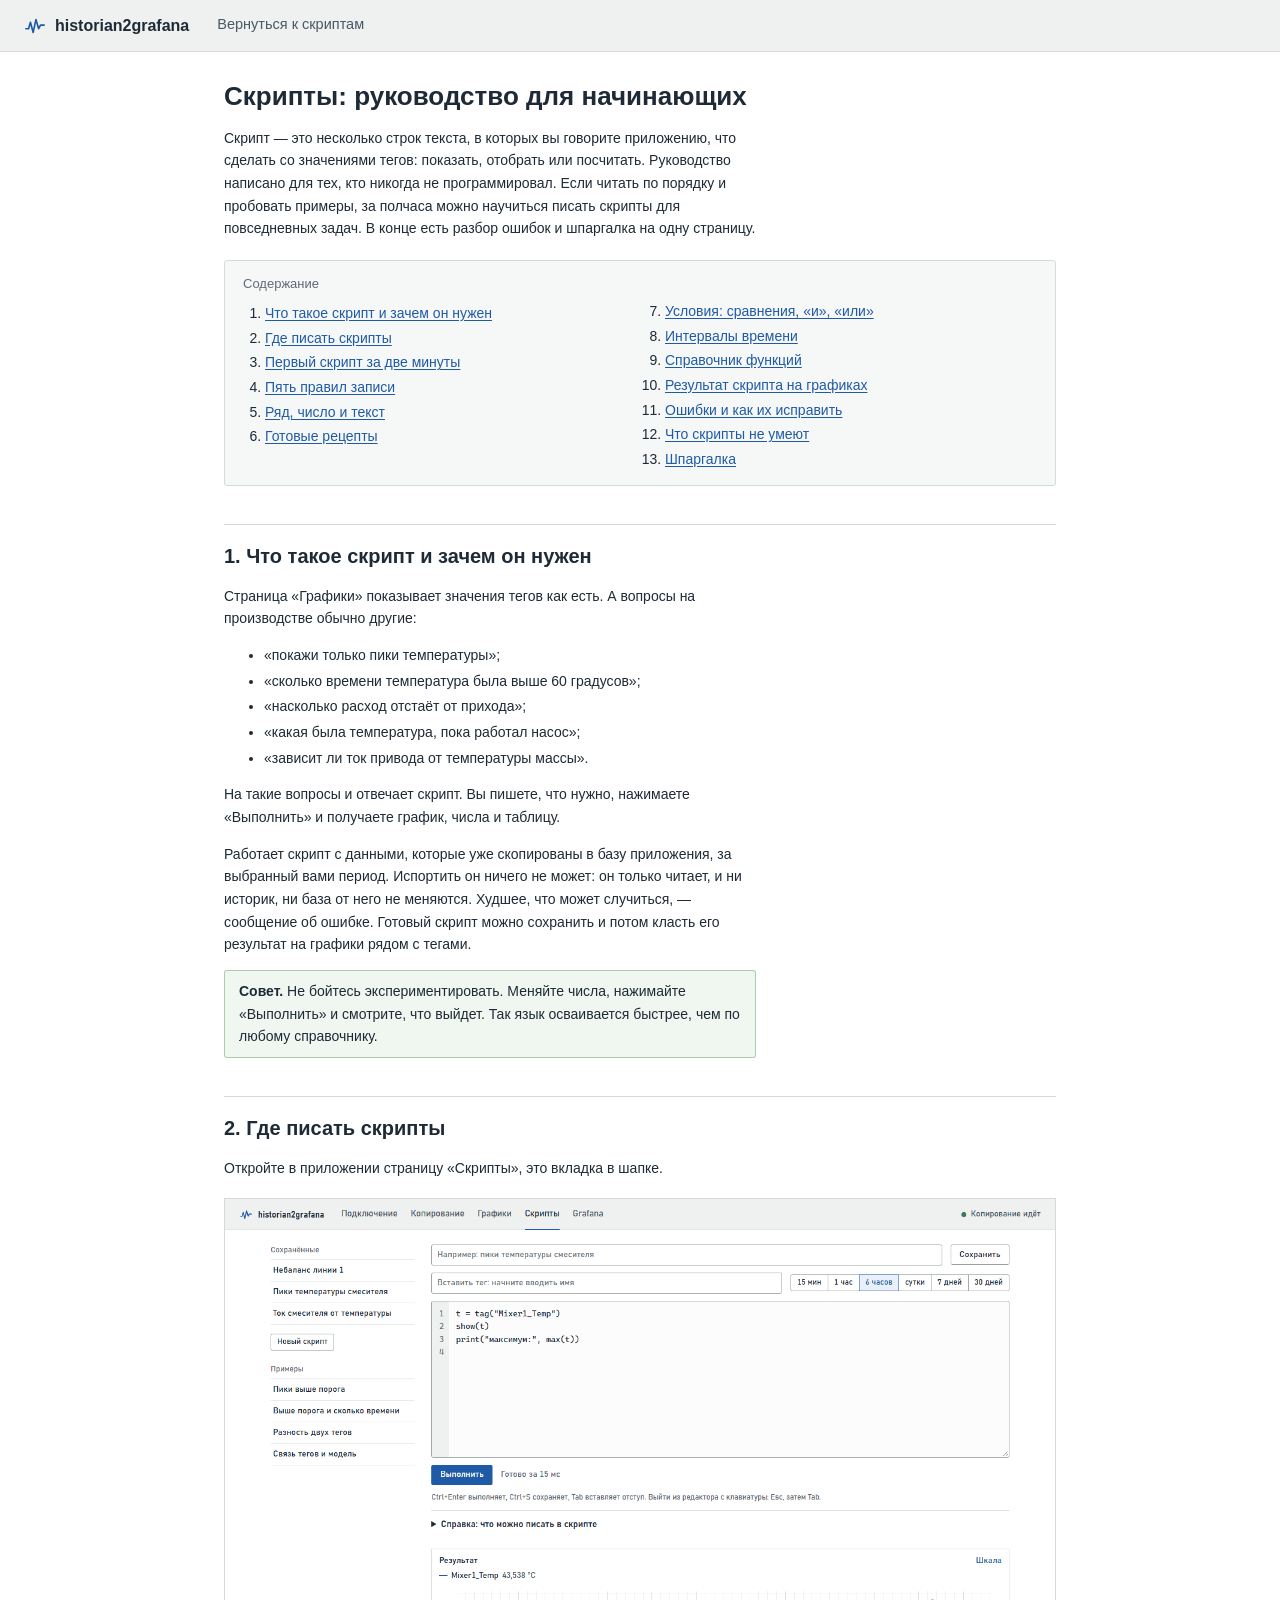
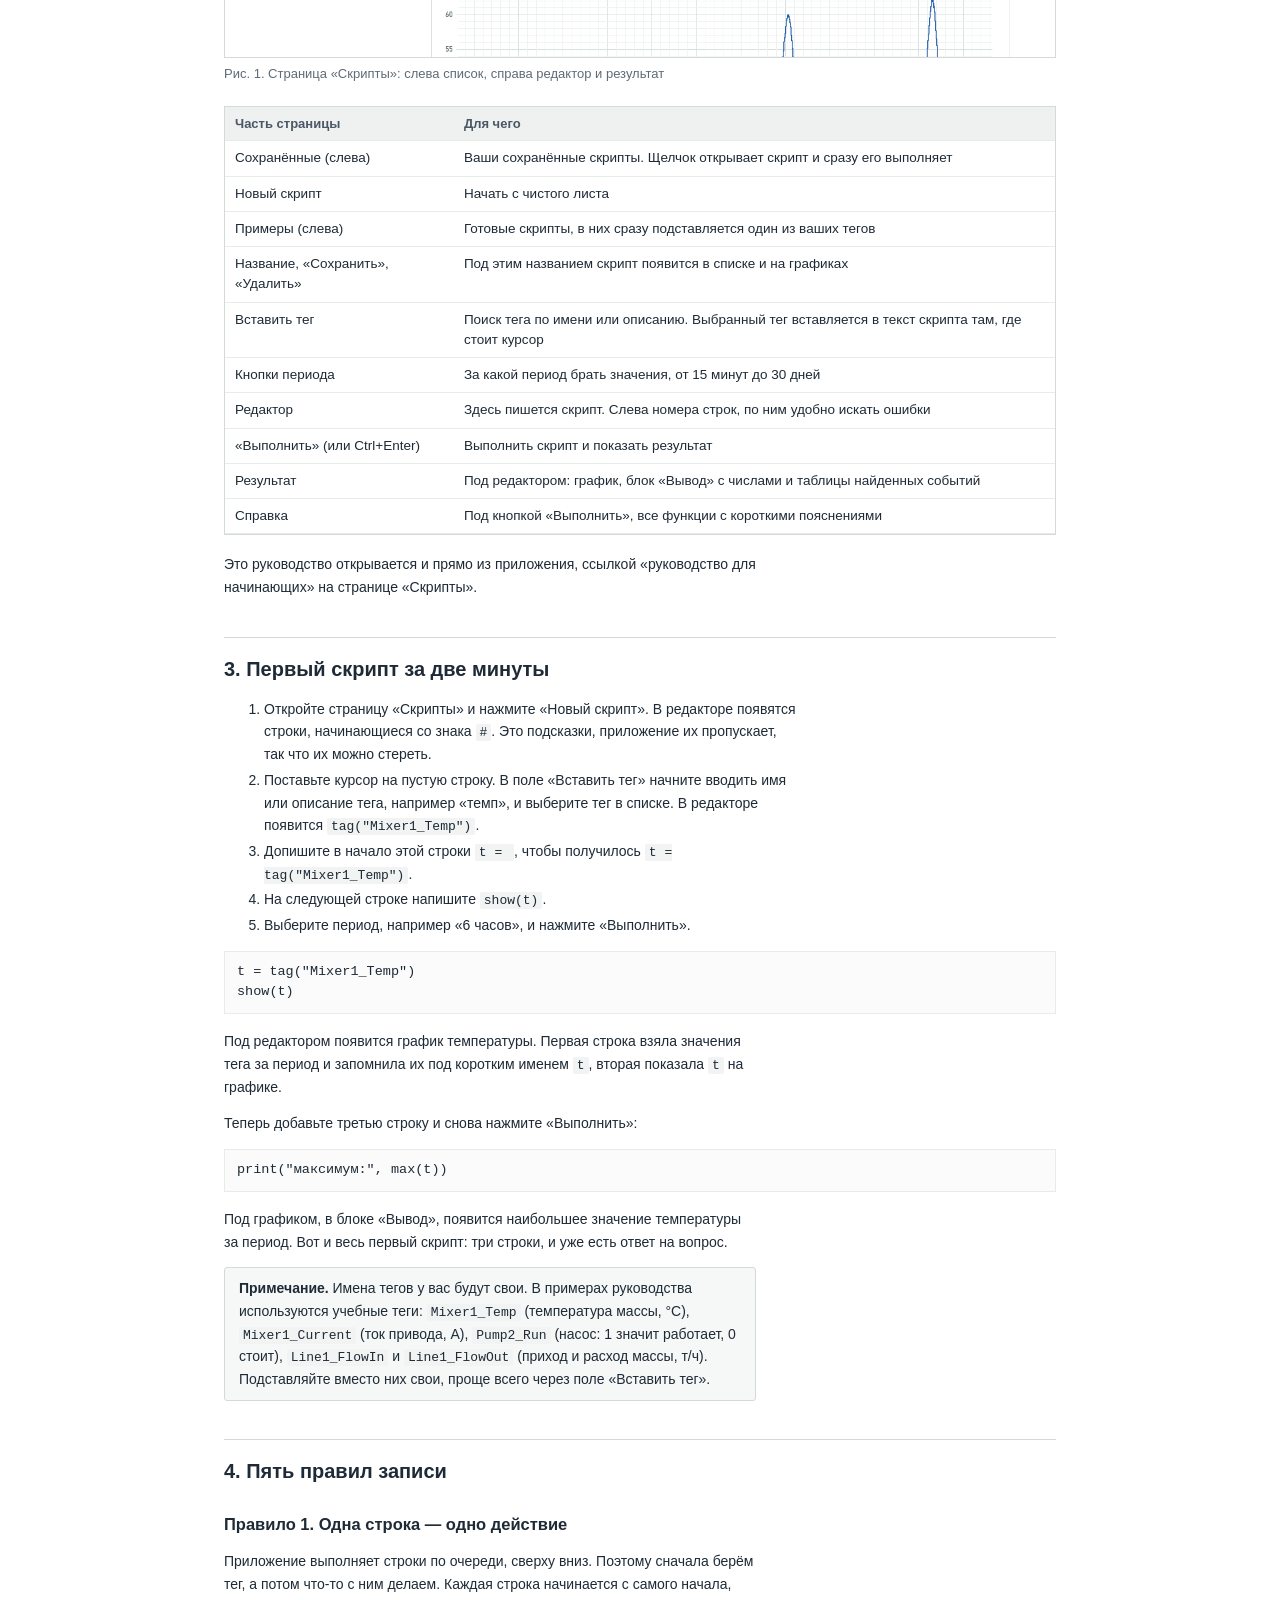
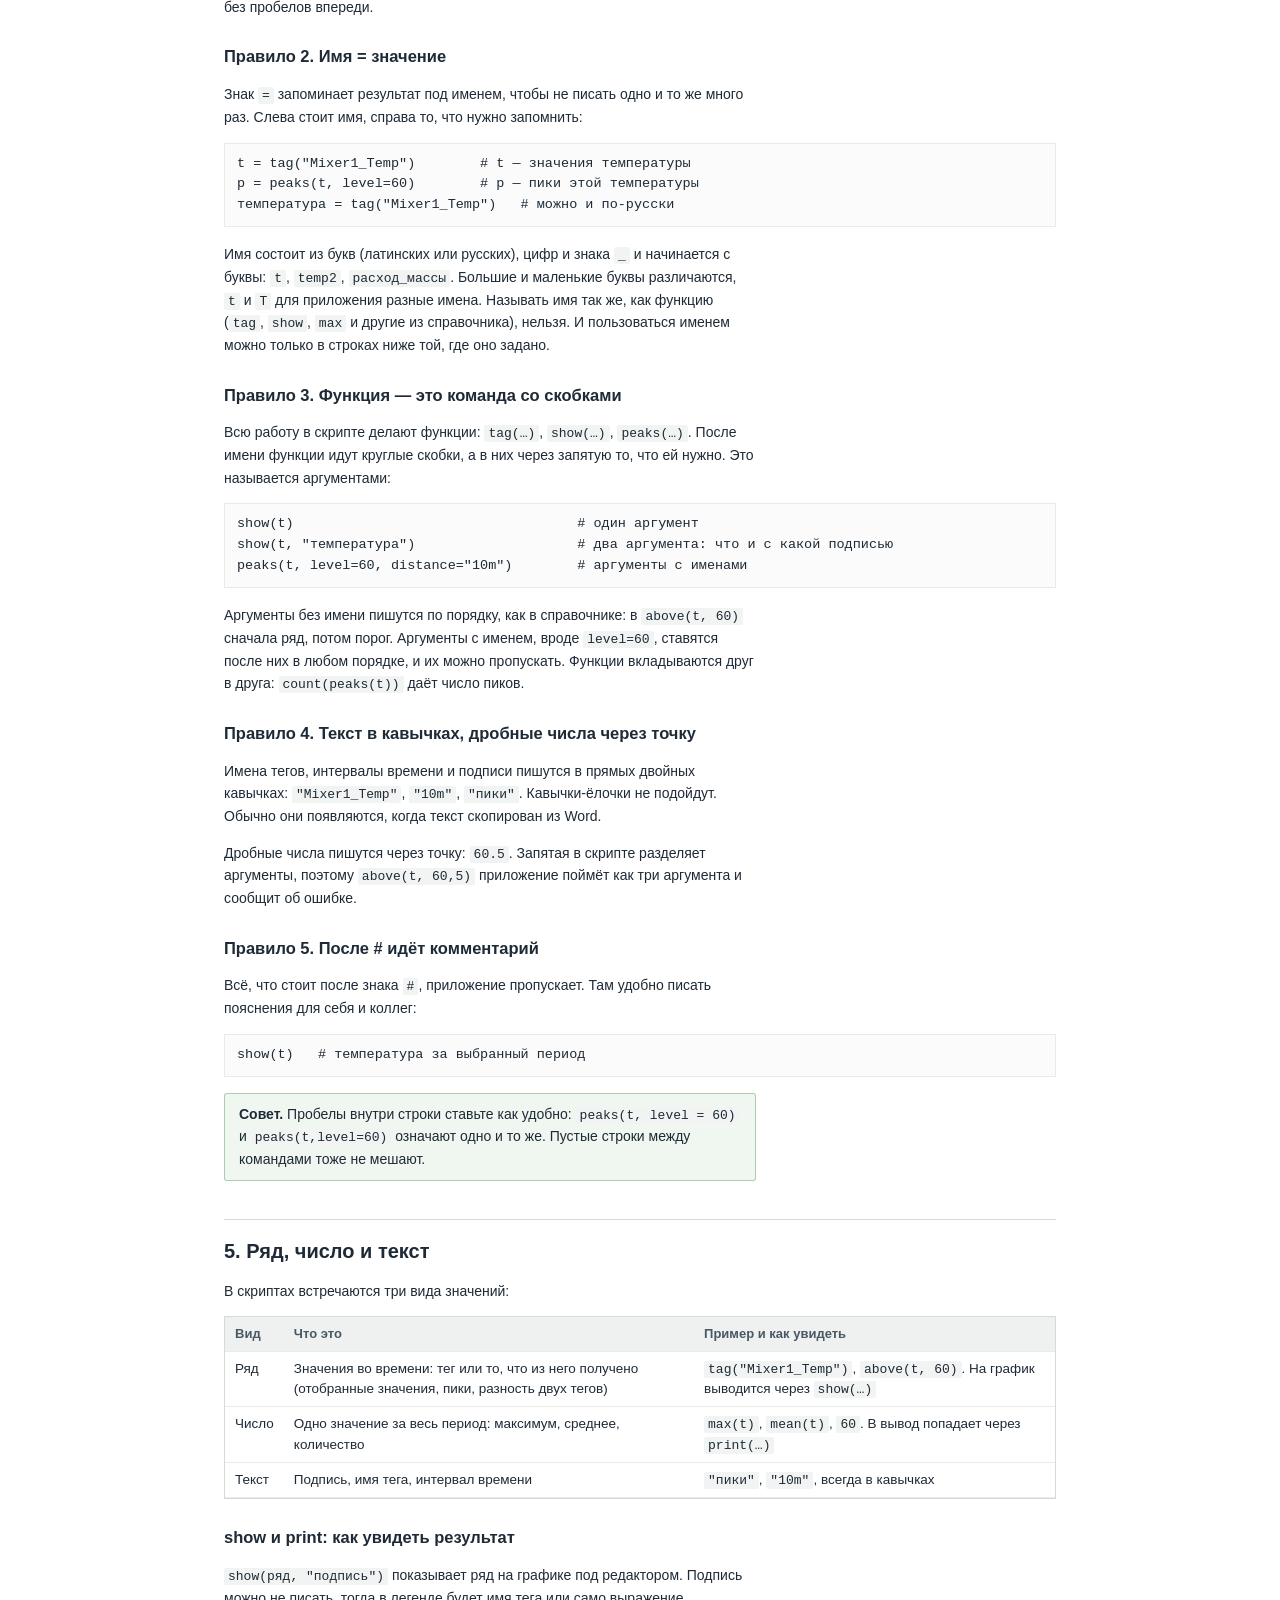
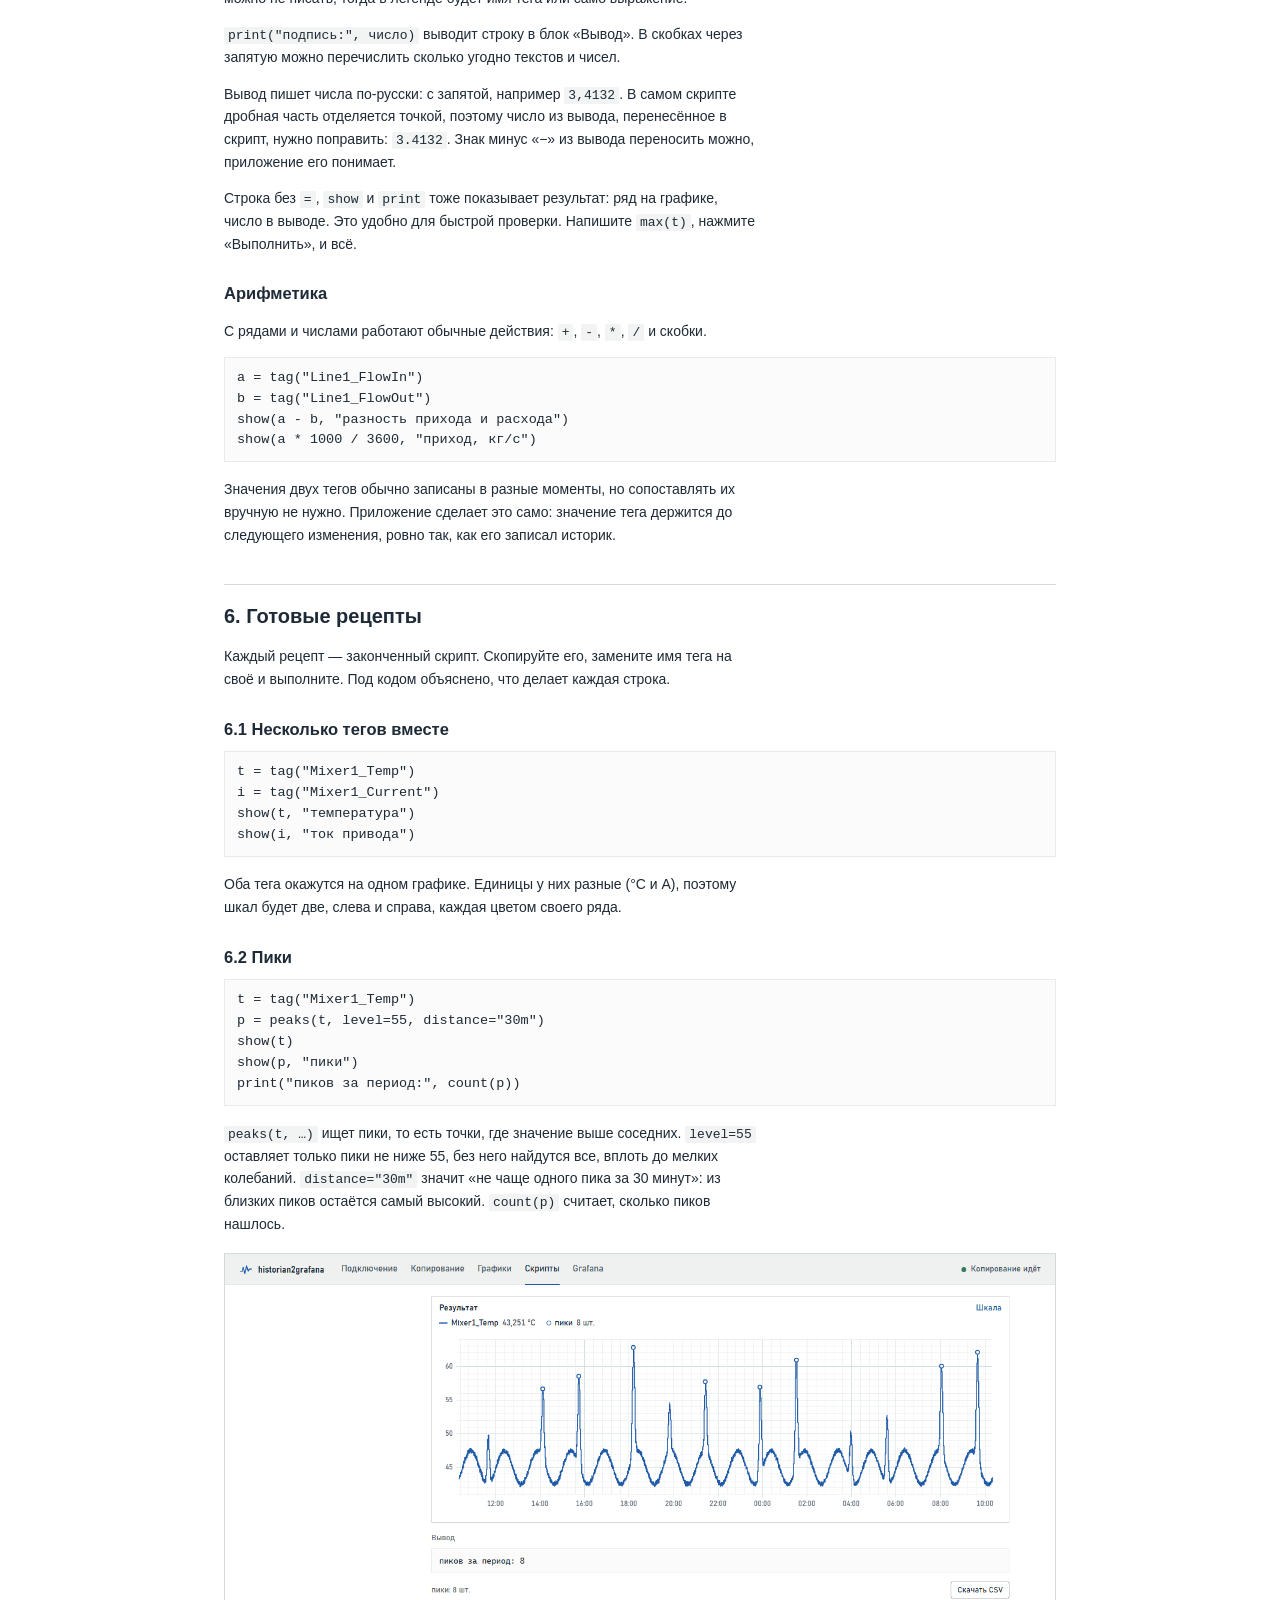
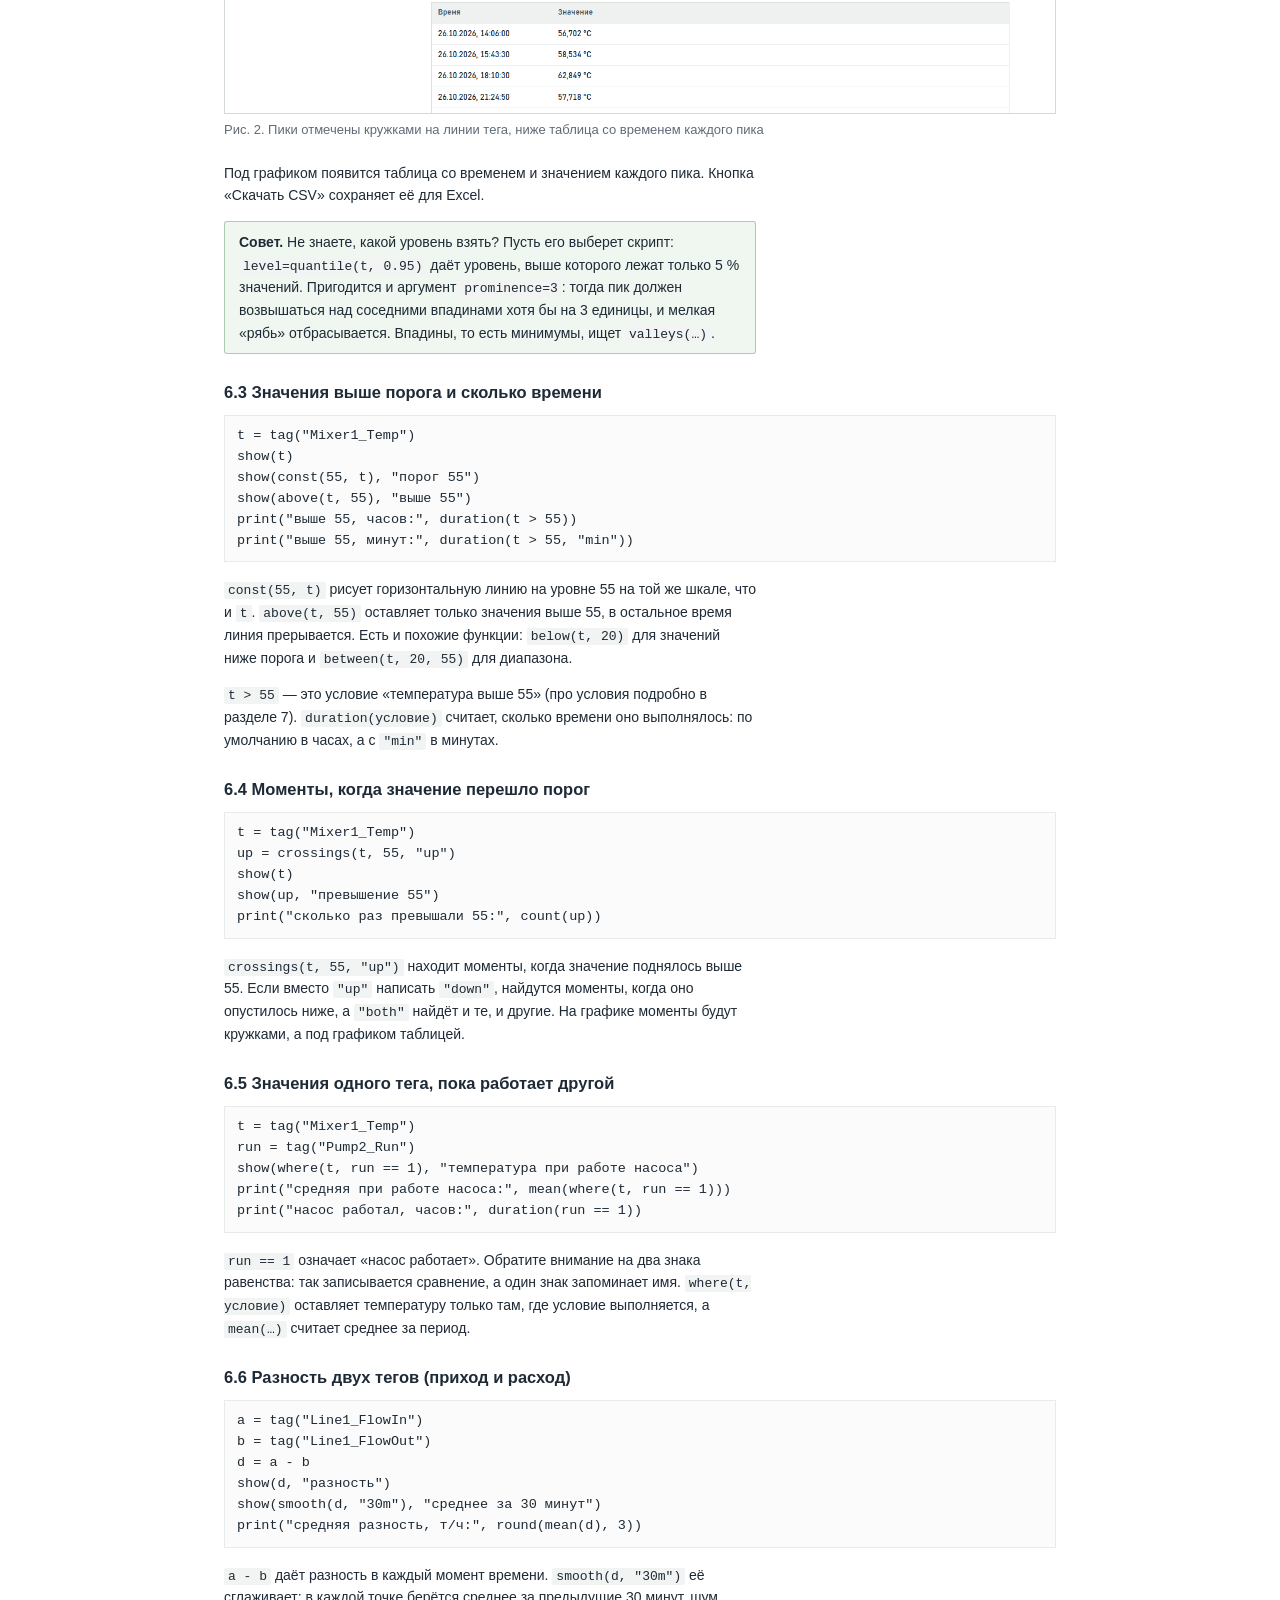
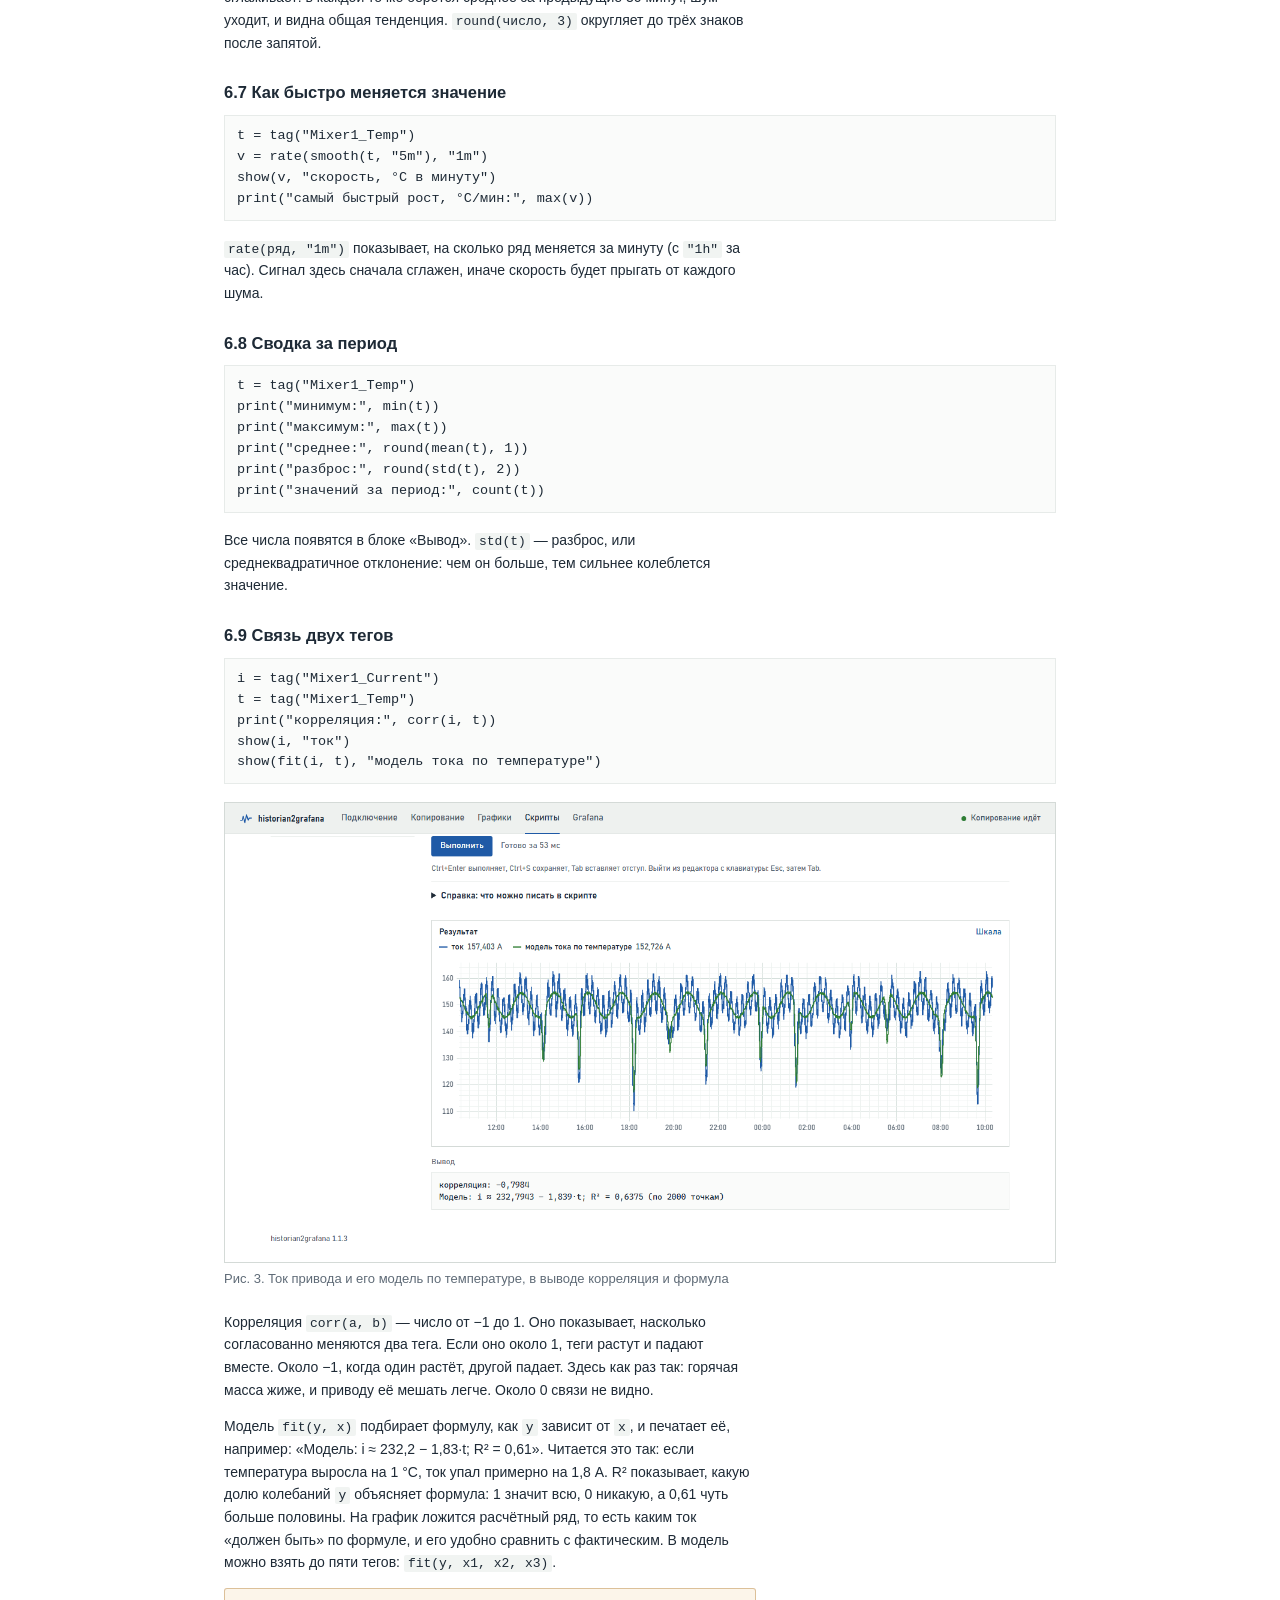
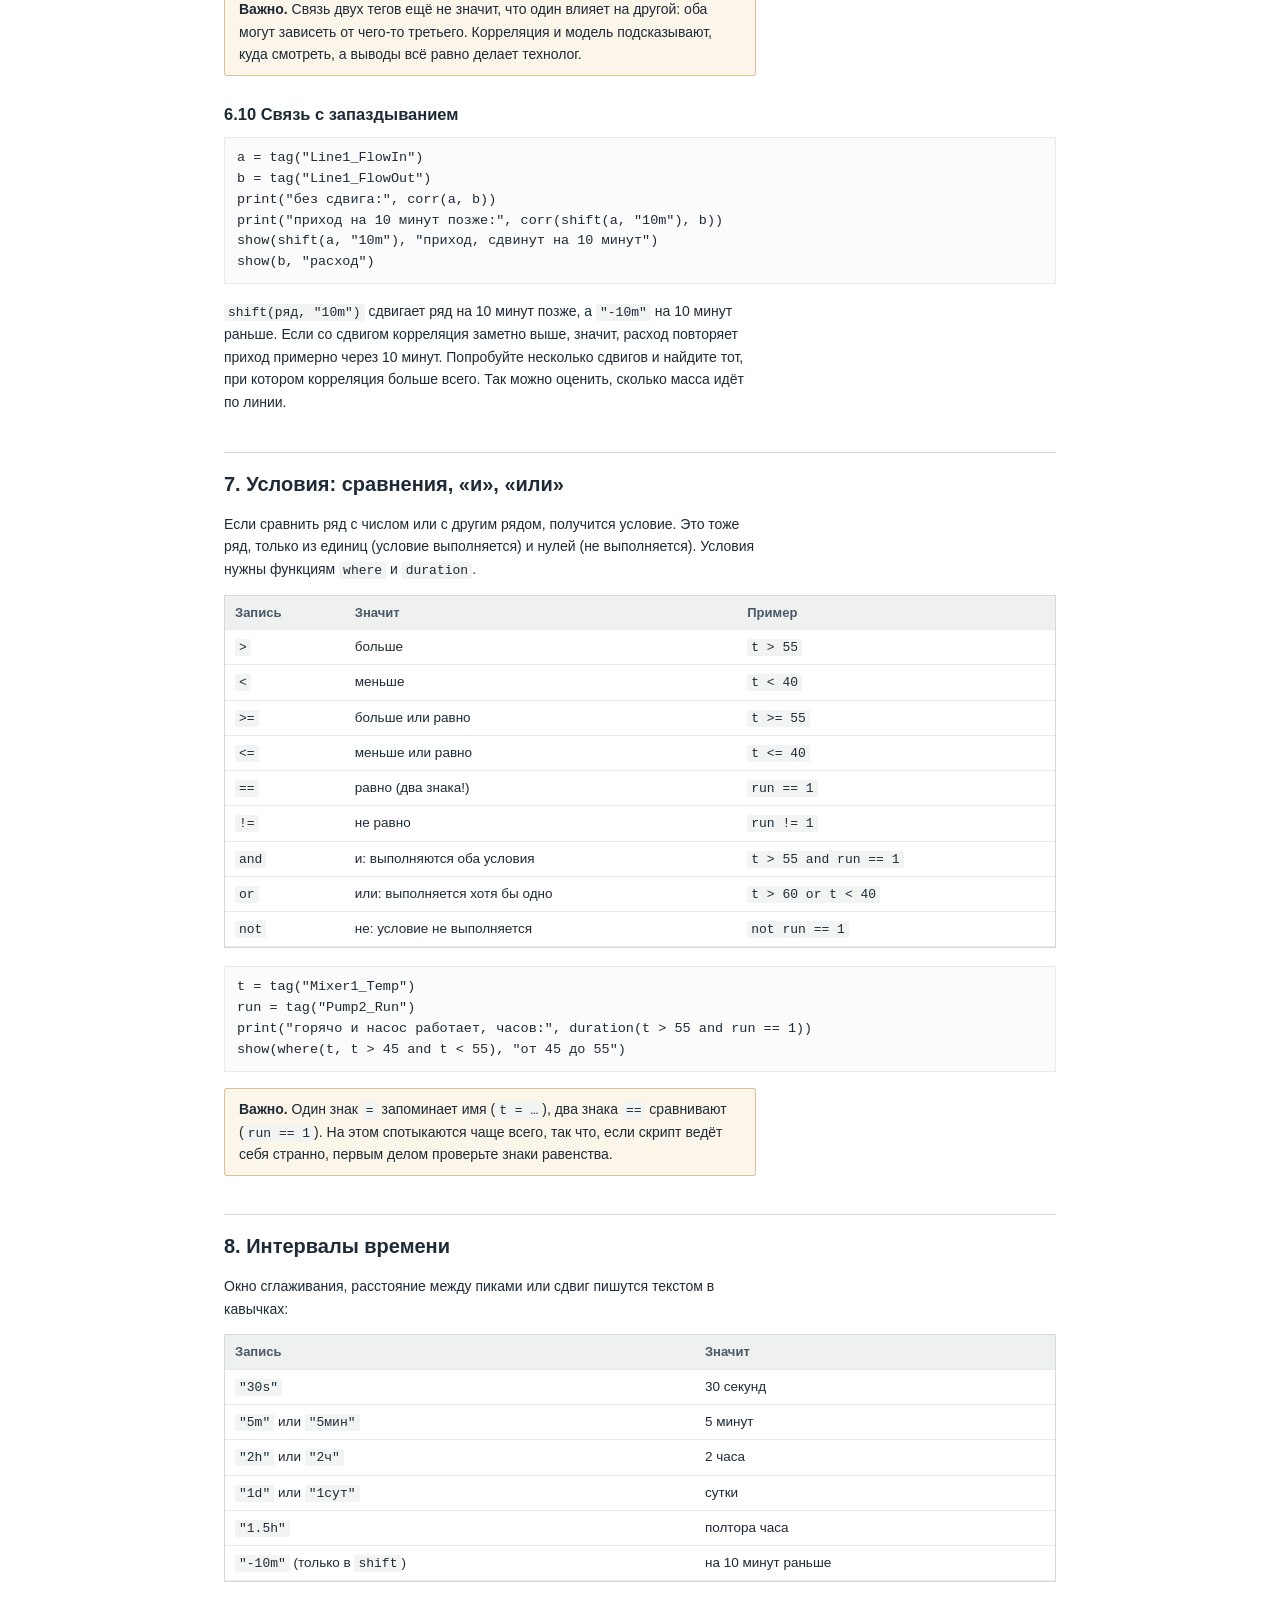
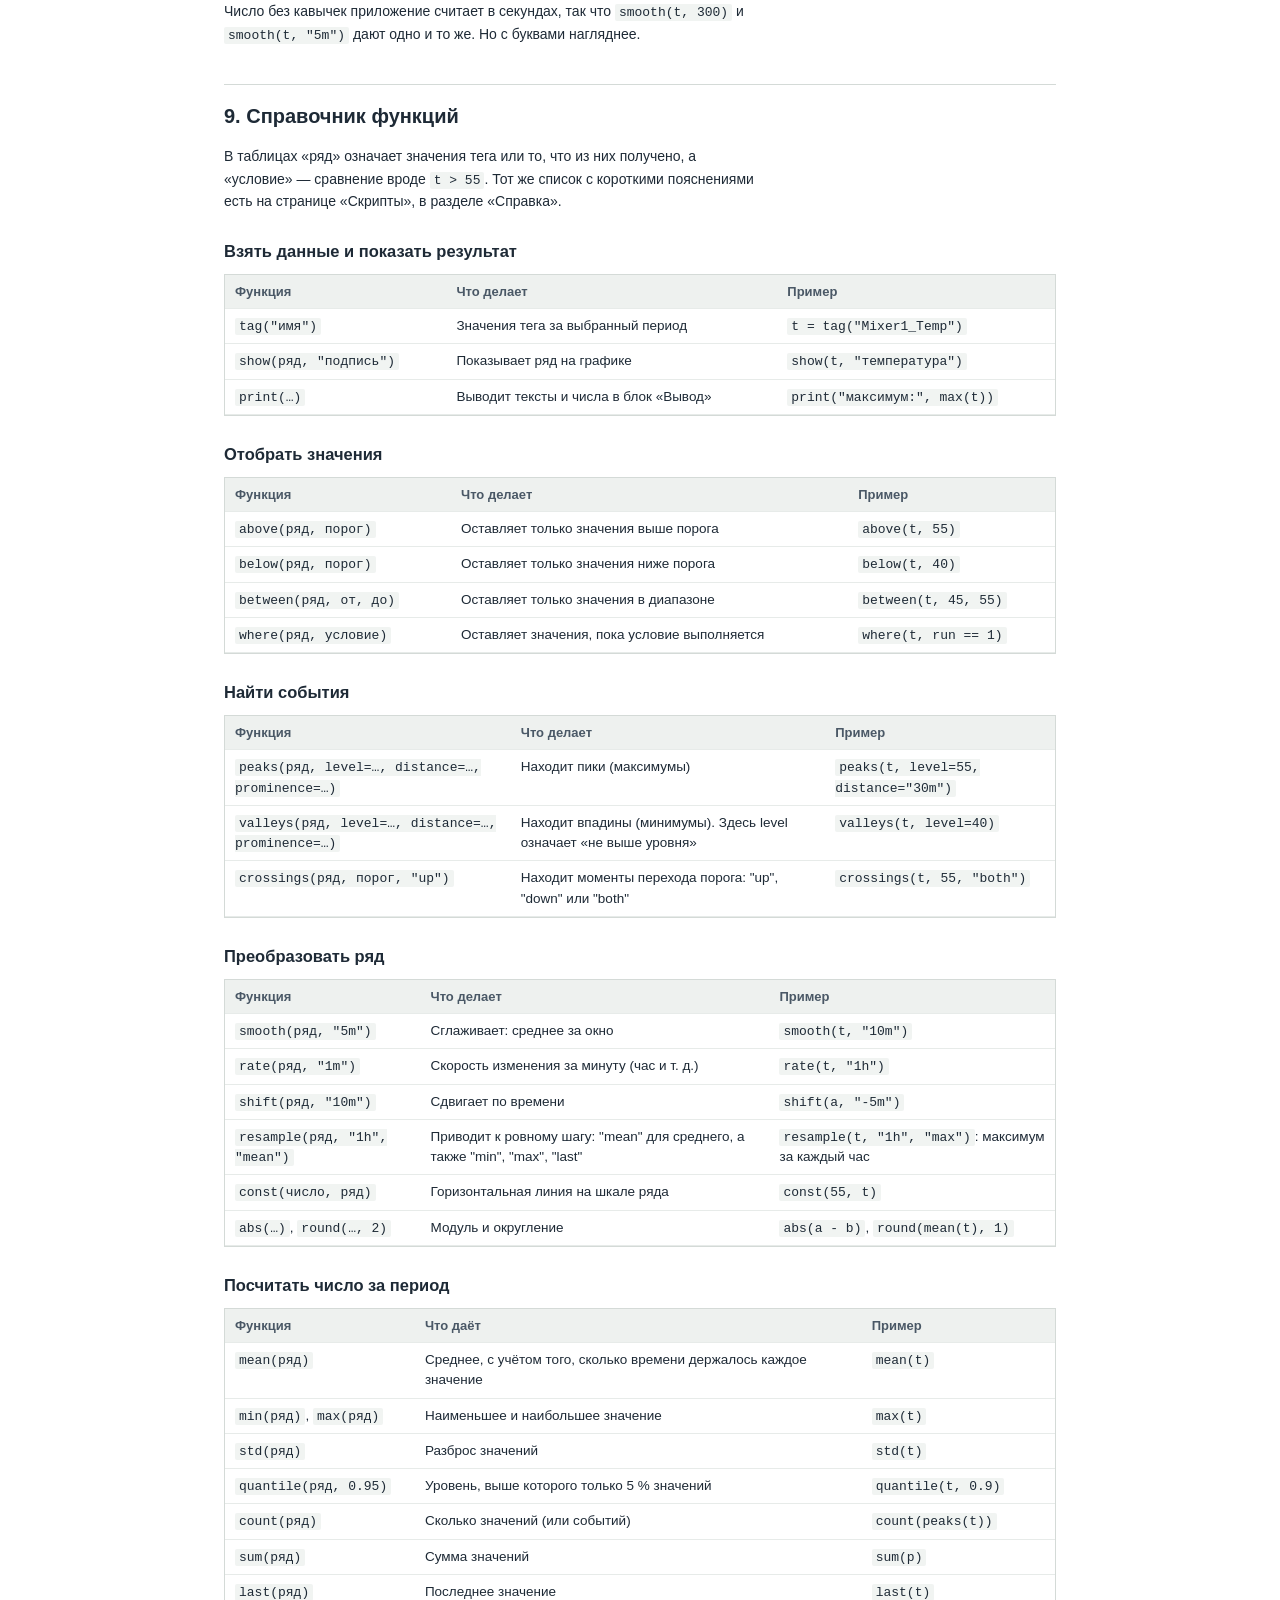
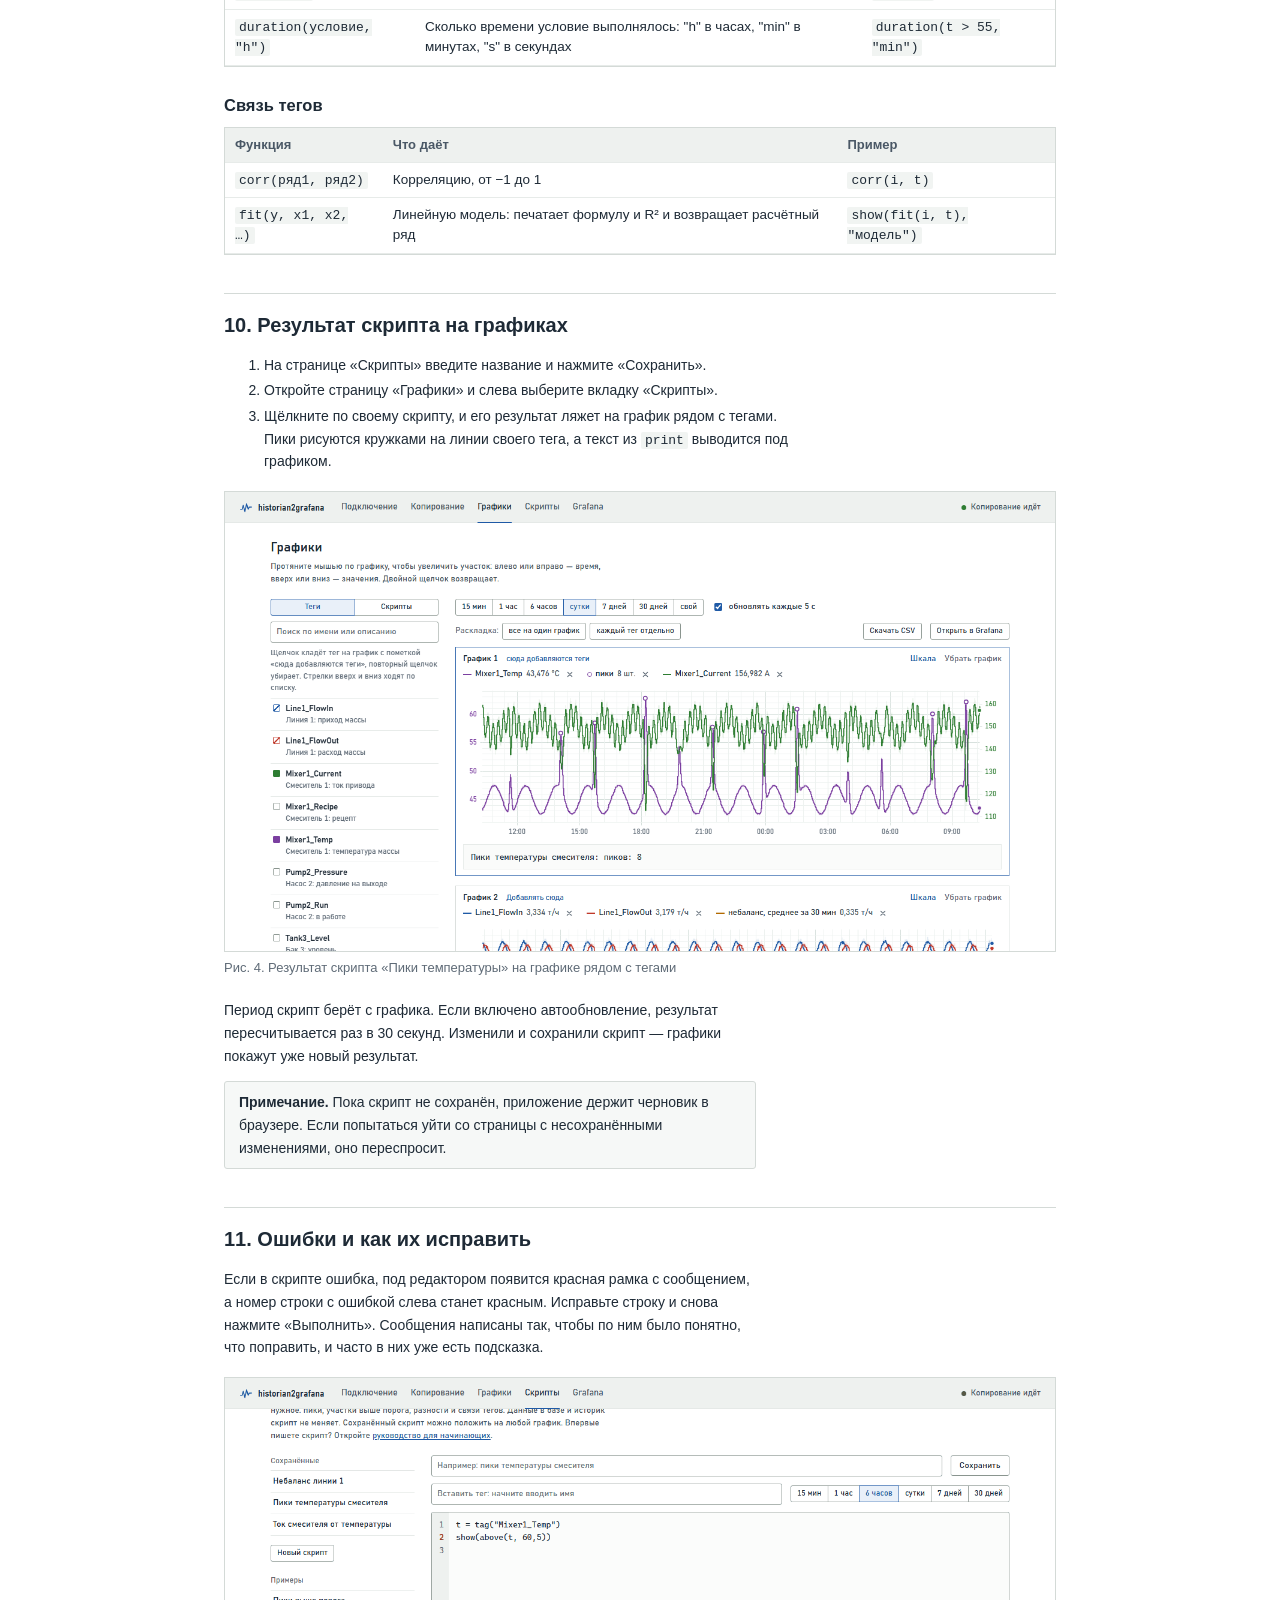
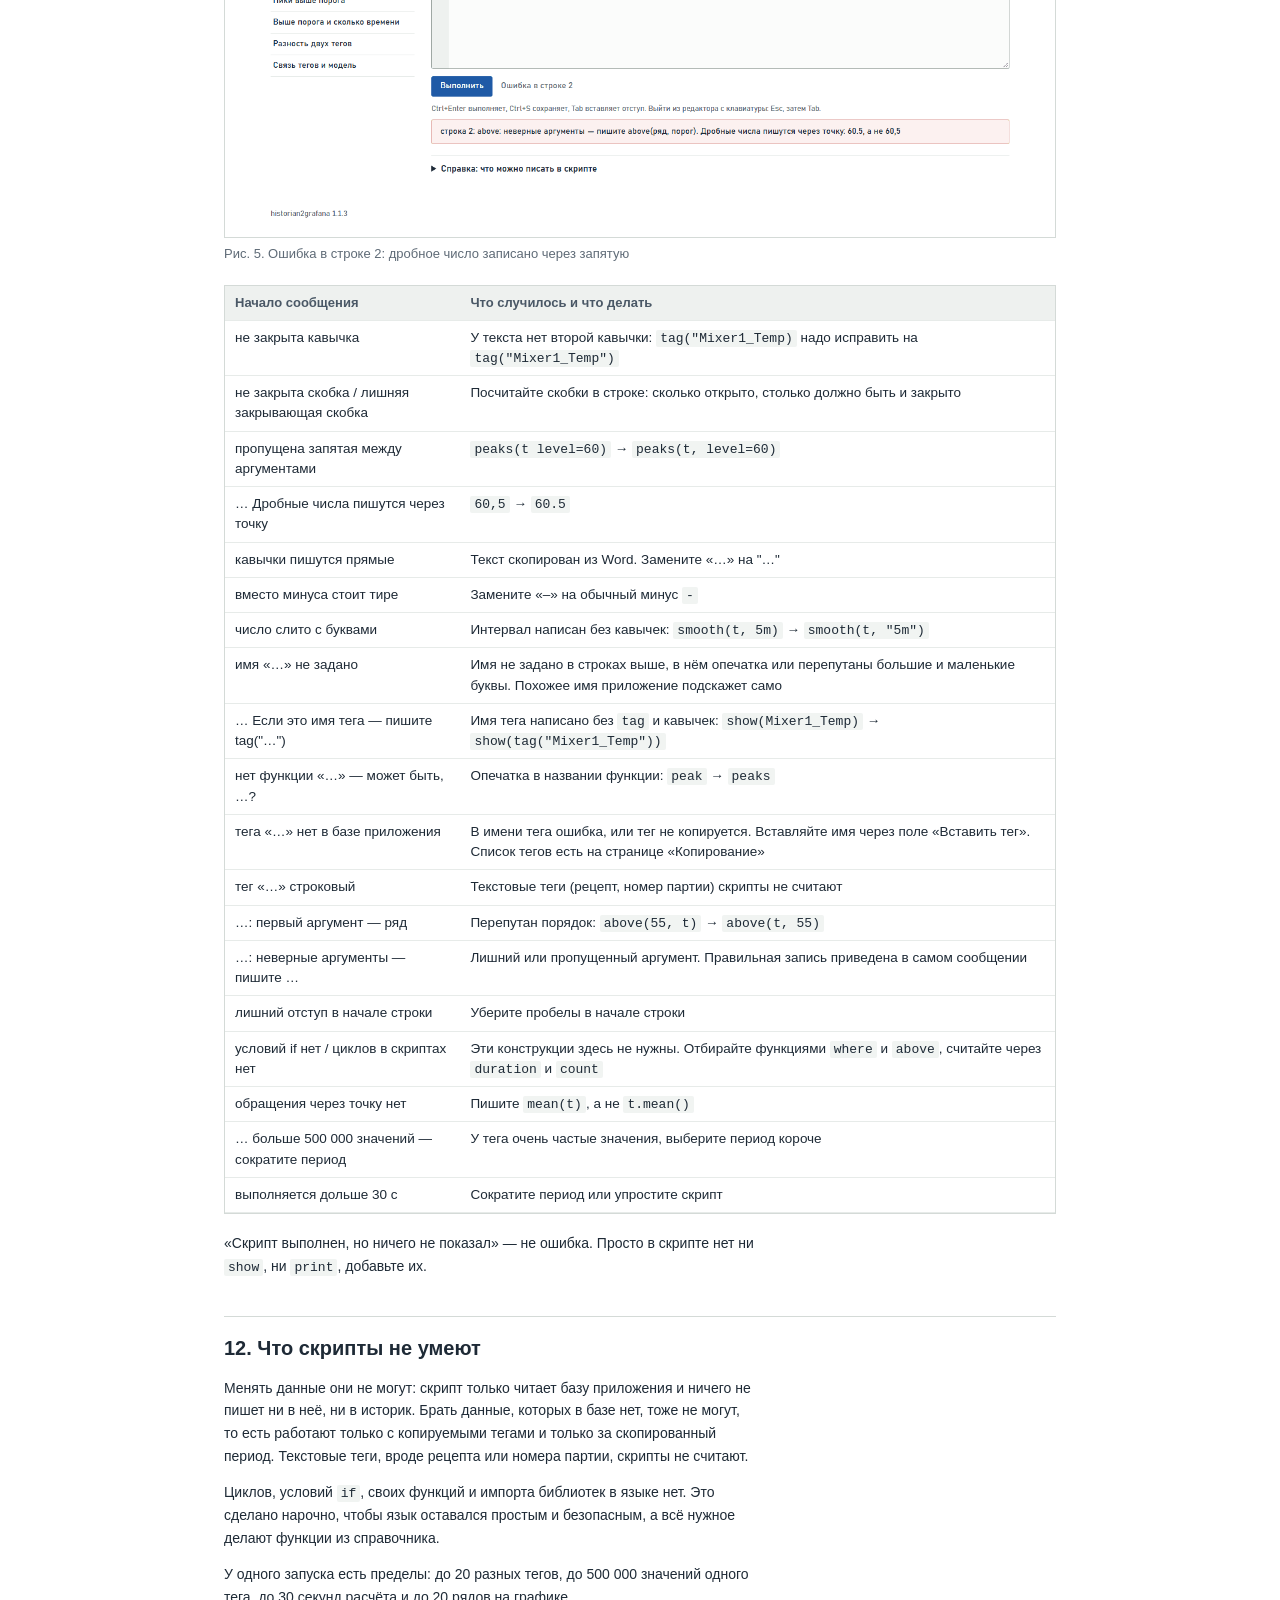
==== commit 0e69be77: "Версия 1.1.3: исправления после проверки 1.1.2 Поиск тегов без учёта регистра русских букв и в базе " ====
--- a/web/help/scripts.html
+++ b/web/help/scripts.html
@@ -65,7 +65,7 @@
 <tr><td>Редактор</td><td>Здесь пишется скрипт. Слева номера строк, по ним удобно искать ошибки</td></tr>
 <tr><td>«Выполнить» (или Ctrl+Enter)</td><td>Выполнить скрипт и показать результат</td></tr>
 <tr><td>Результат</td><td>Под редактором: график, блок «Вывод» с числами и таблицы найденных событий</td></tr>
-<tr><td>Справка</td><td>Внизу страницы, все функции с короткими пояснениями</td></tr>
+<tr><td>Справка</td><td>Под кнопкой «Выполнить», все функции с короткими пояснениями</td></tr>
 </tbody></table></div>
 <p>Это руководство открывается и прямо из приложения, ссылкой «руководство для начинающих» на странице «Скрипты».</p>
 <h2 id="3-первый-скрипт-за-две-минуты">3. Первый скрипт за две минуты</h2>
@@ -381,6 +381,6 @@
 # интервалы: &quot;30s&quot;  &quot;5m&quot;  &quot;2h&quot;  &quot;1d&quot;
 # текст в прямых кавычках &quot;…&quot;, дробные числа через точку 60.5, комментарий после #</pre>
   </main>
-  <footer class="footer">historian2grafana 1.1.2</footer>
+  <footer class="footer">historian2grafana 1.1.3</footer>
 </body>
 </html>
--- a/web/style.css
+++ b/web/style.css
@@ -149,6 +149,7 @@
 @media (max-width: 600px) { .content { padding: 20px 16px 32px; } .footer { padding: 0 16px 24px; } }
 
 h1 { font-size: 22px; line-height: 1.25; margin: 0 0 6px; font-weight: 600; }
+h1[tabindex="-1"]:focus { outline: none; }
 .lead { color: var(--ink-2); margin: 0 0 22px; max-width: 74ch; }
 
 /* --- разделы страницы ----------------------------------------------------- */
@@ -289,6 +290,8 @@
 .protocol-head h2 { font-size: 16px; margin: 0 0 4px; }
 .protocol-head time { color: var(--ink-3); font-size: 13px; }
 .protocol .hint { color: var(--ink-2); }
+.protocol.stale .protocol-head, .protocol.stale .steps { opacity: .55; }
+.protocol .note { margin-bottom: 12px; }
 
 .steps { list-style: none; margin: 0; padding: 0; }
 .steps > li { padding: 10px 0; border-top: 1px solid var(--grid); }
@@ -339,7 +342,7 @@
 .tape-pen line { stroke: var(--pen); stroke-width: 1.5; }
 .tape-pen circle { fill: var(--pen); stroke: var(--paper); stroke-width: 1.5; }
 .tape-labels text { fill: var(--ink-3); font: 12px var(--font); }
-.tape-labels .tape-scale { fill: var(--ink-2); }
+.tape-labels .tape-scale { fill: var(--ink-2); paint-order: stroke; stroke: var(--paper); stroke-width: 4px; stroke-linejoin: round; }
 .tape-empty {
   position: absolute;
   inset: 8px 0 22px;
@@ -450,6 +453,8 @@
   white-space: normal;
 }
 .pick:hover { background: var(--ground); }
+/* Списки прокручиваются, и рамка фокуса снаружи обрезалась бы — рисуем её внутри */
+.pick:focus-visible, .script-list button:focus-visible { outline-offset: -2px; }
 .pick .name { font-weight: 500; word-break: break-all; font-size: 13.5px; }
 .pick .desc { display: block; color: var(--ink-3); font-size: 12.5px; }
 .mark {
@@ -605,6 +610,7 @@
 }
 .editor textarea:focus { box-shadow: none; }
 .reference-box { margin-top: 12px; padding: 12px 0 14px; }
+.editor-keys { margin: 6px 0 8px; font-size: 12.5px; }
 
 .suggest { position: relative; }
 .suggest-list {
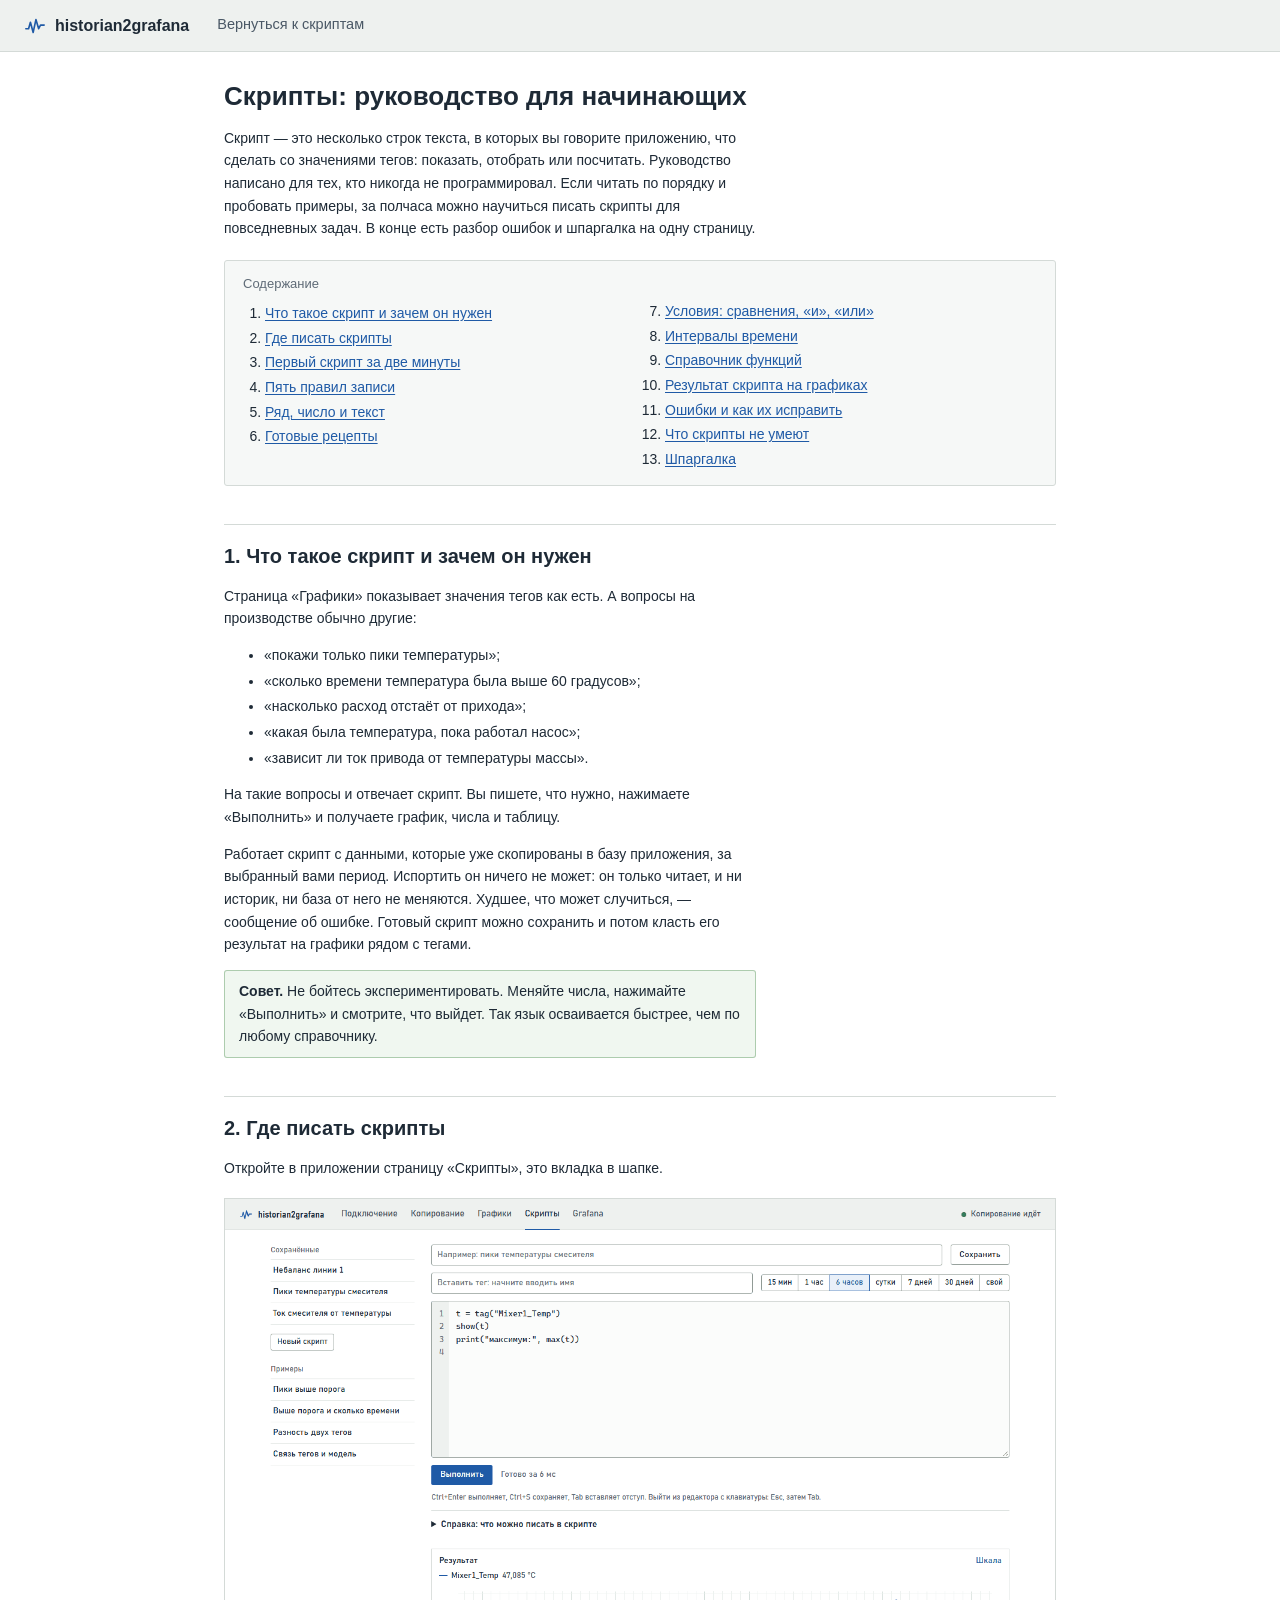
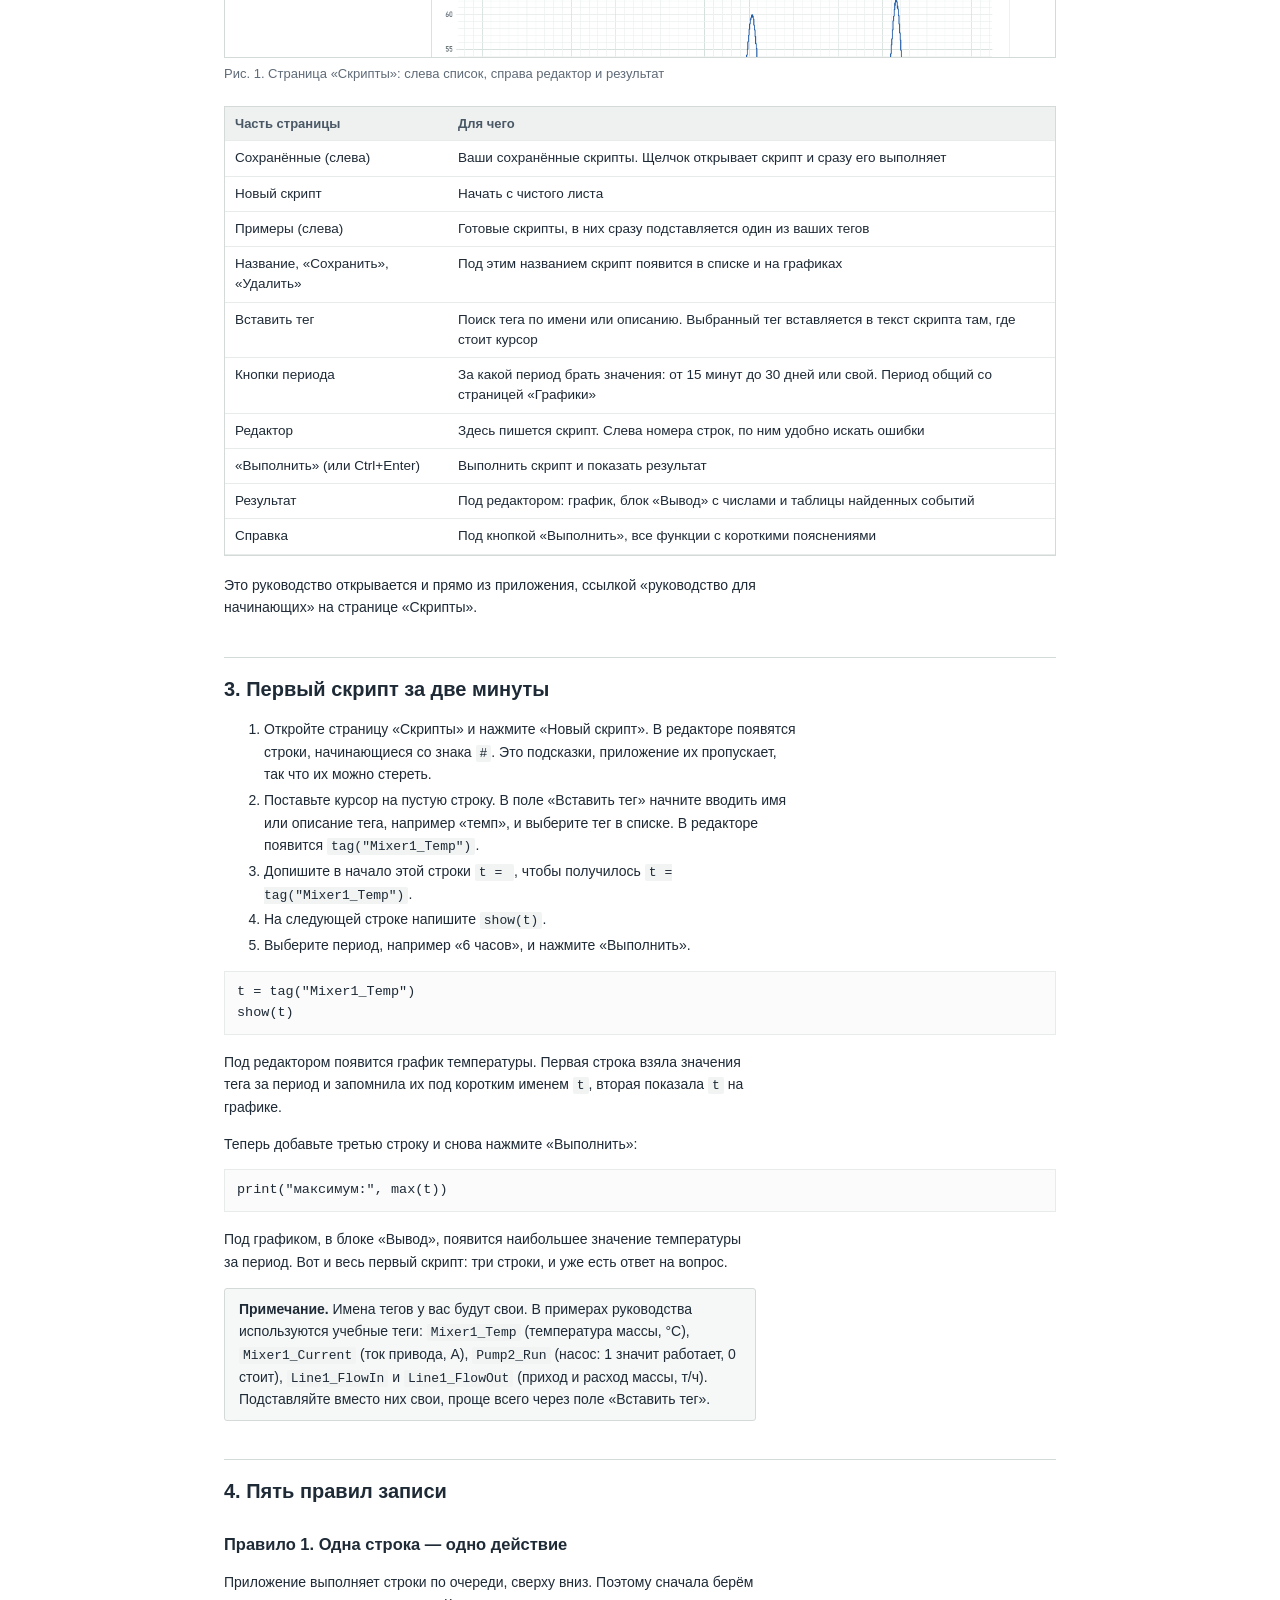
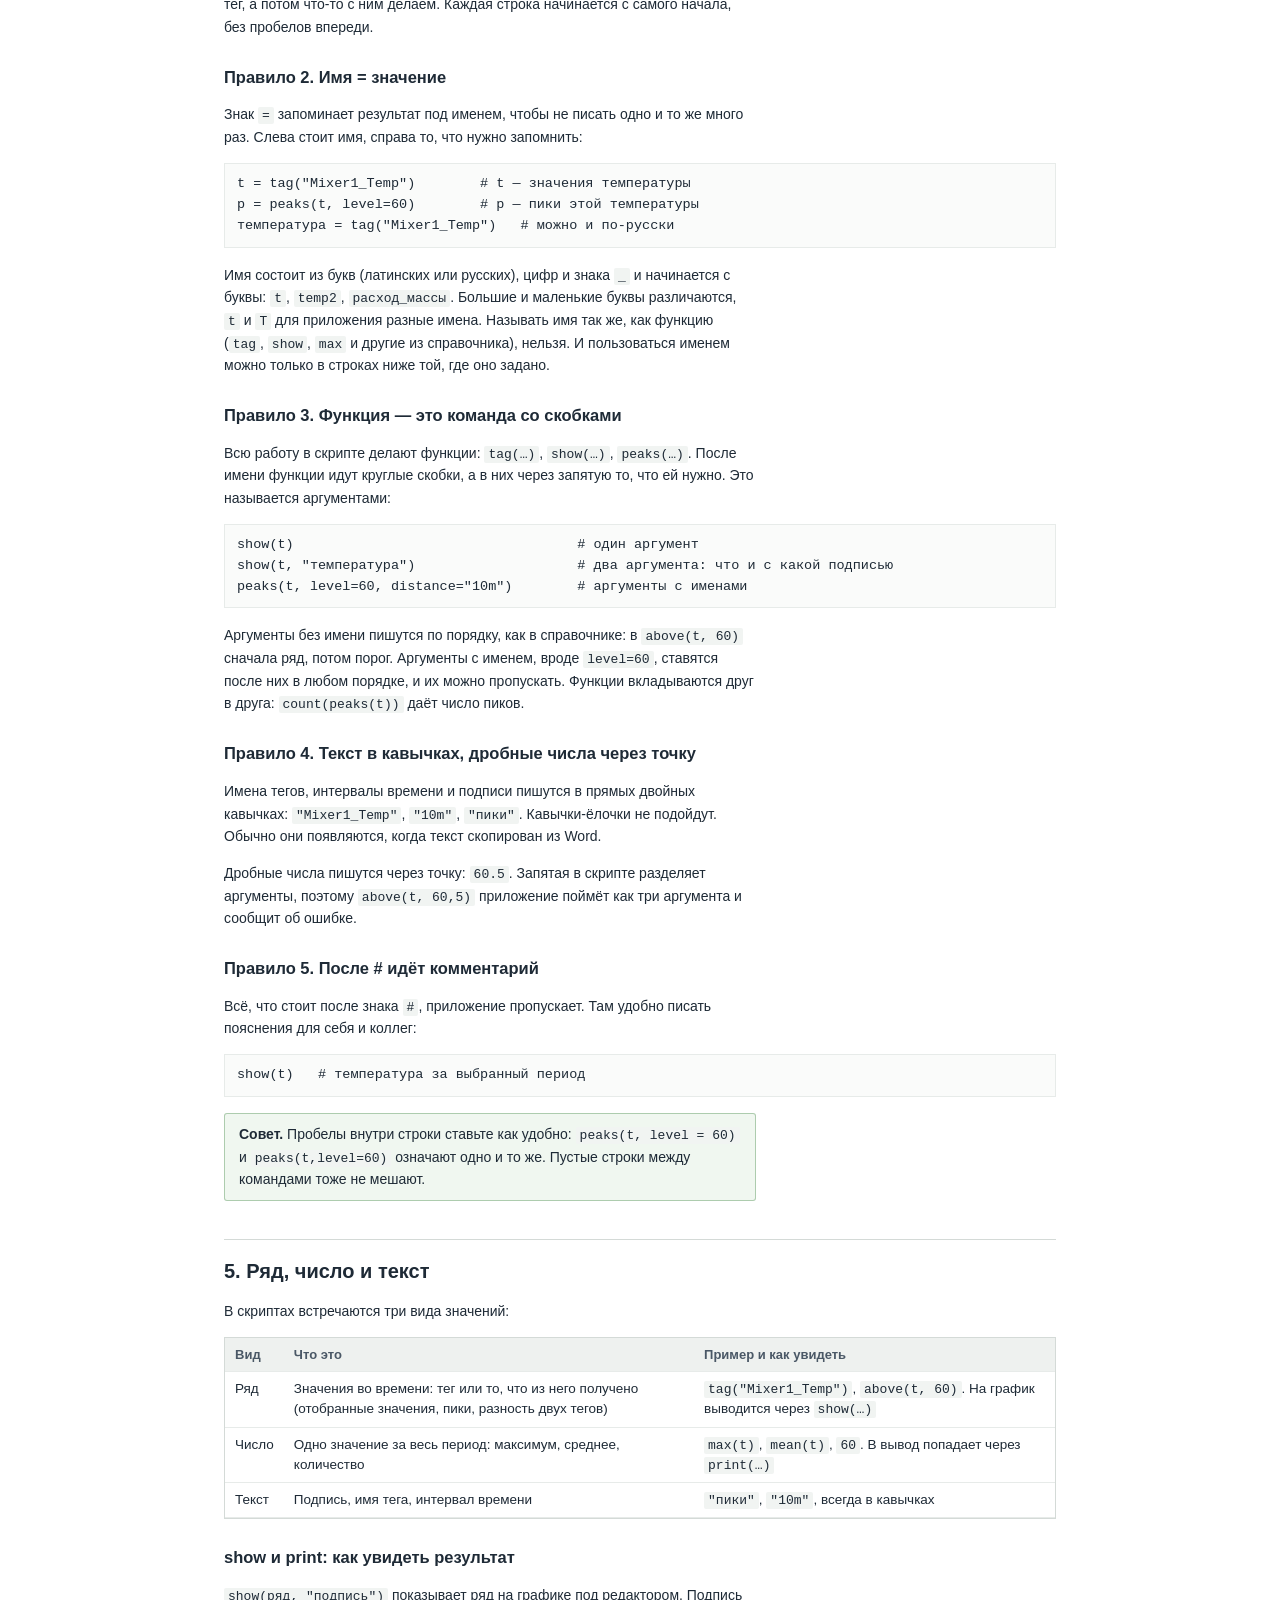
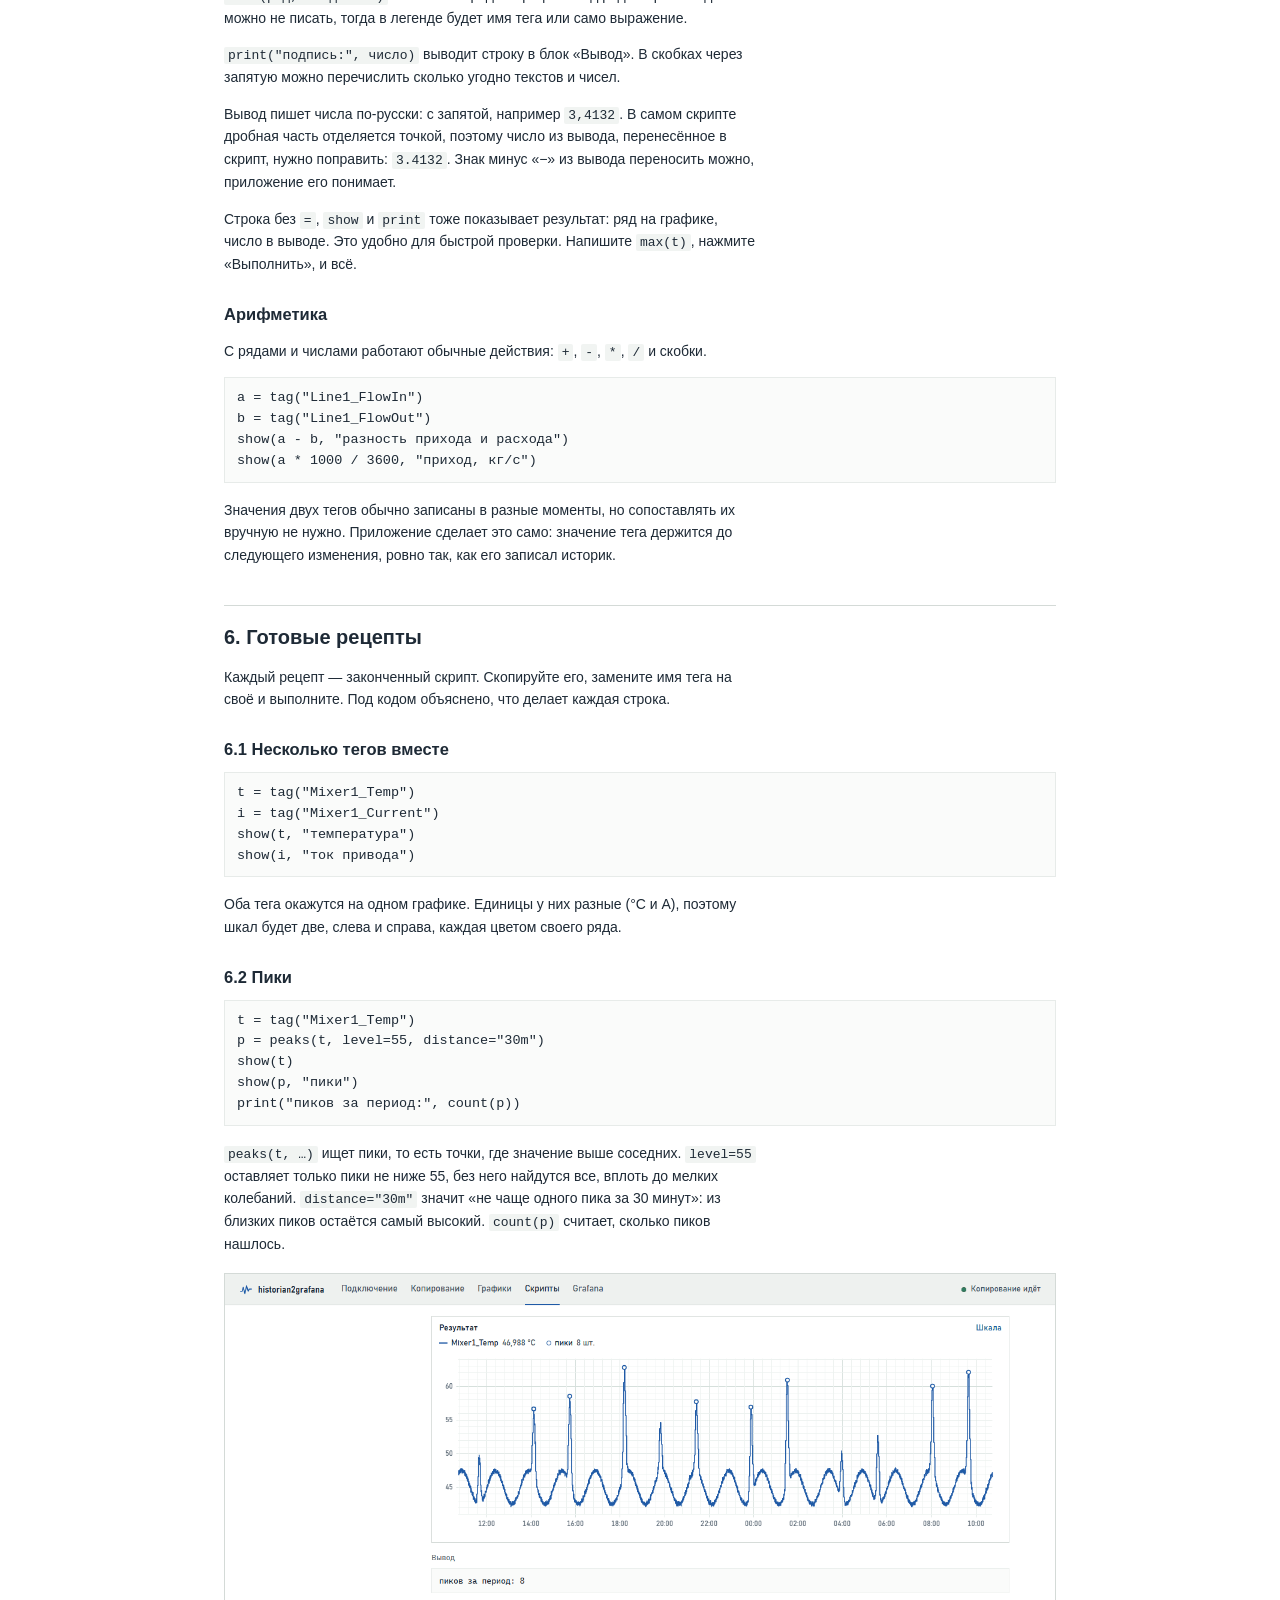
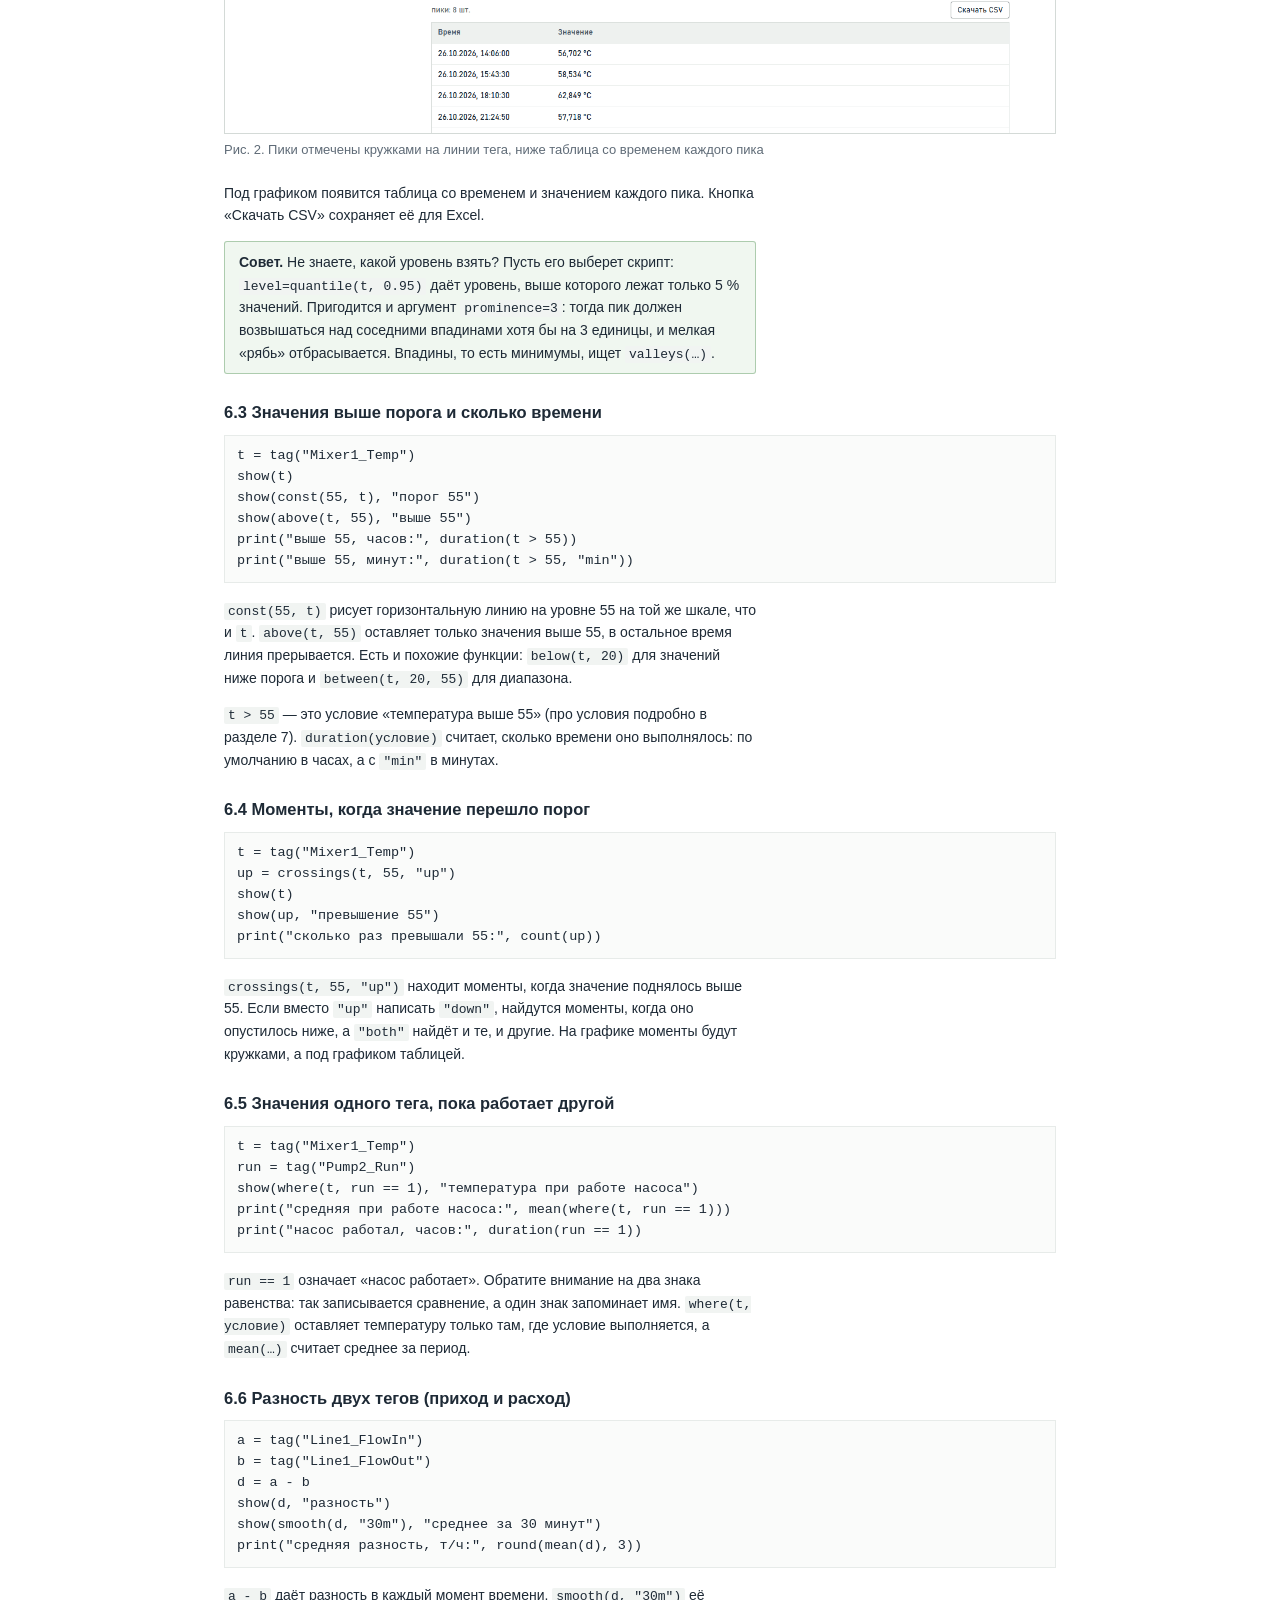
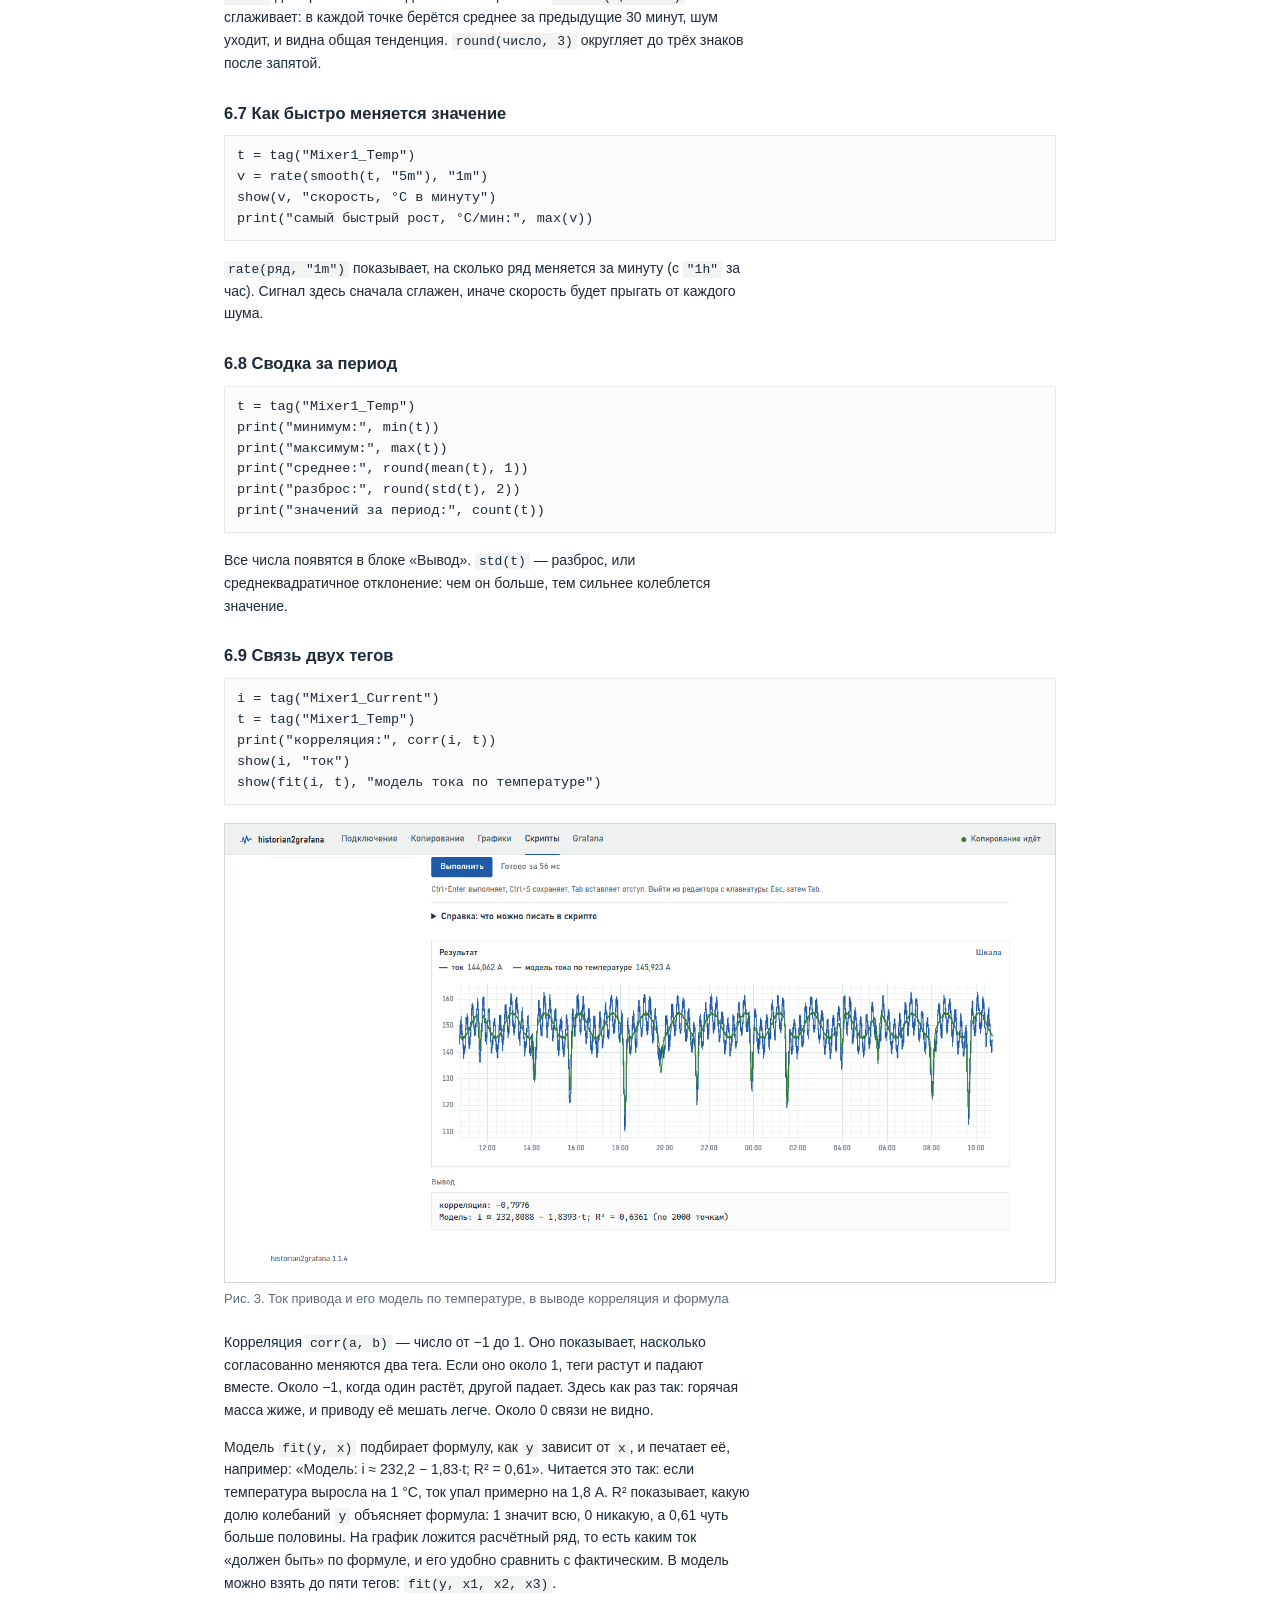
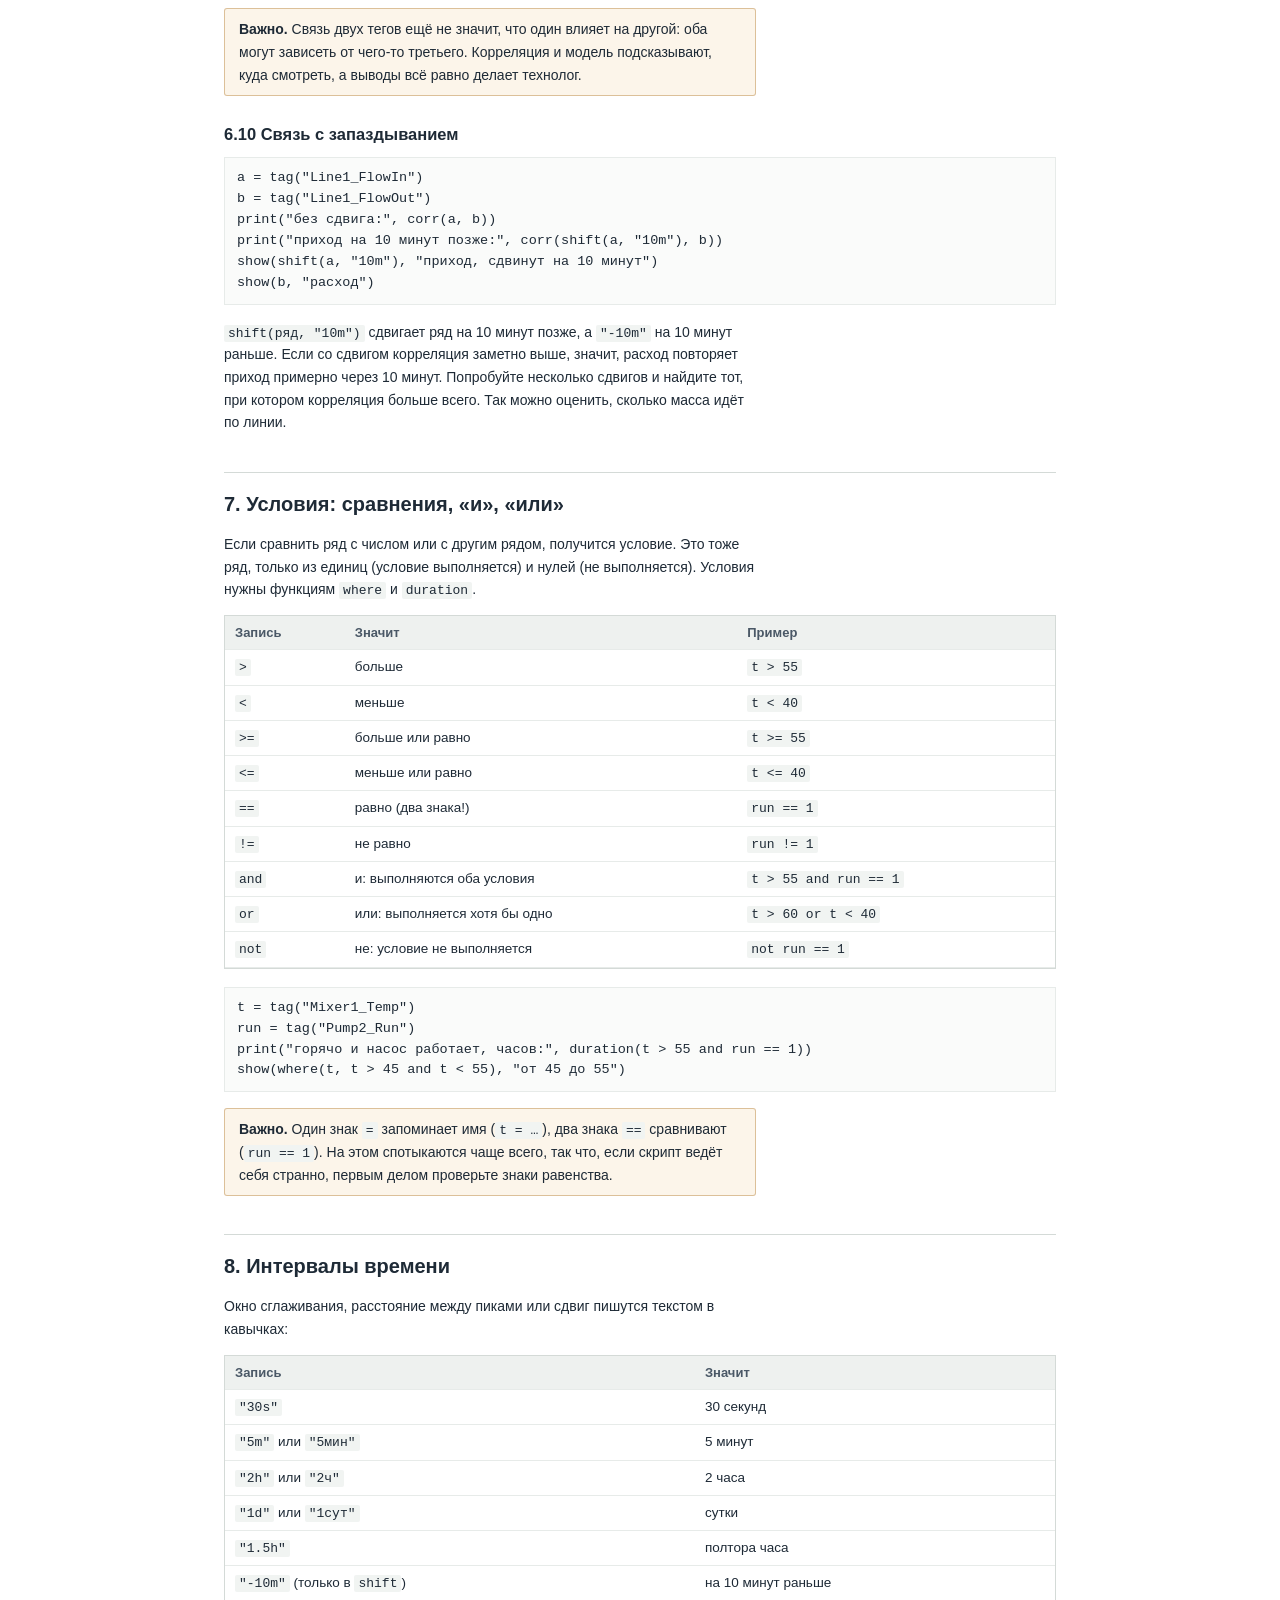
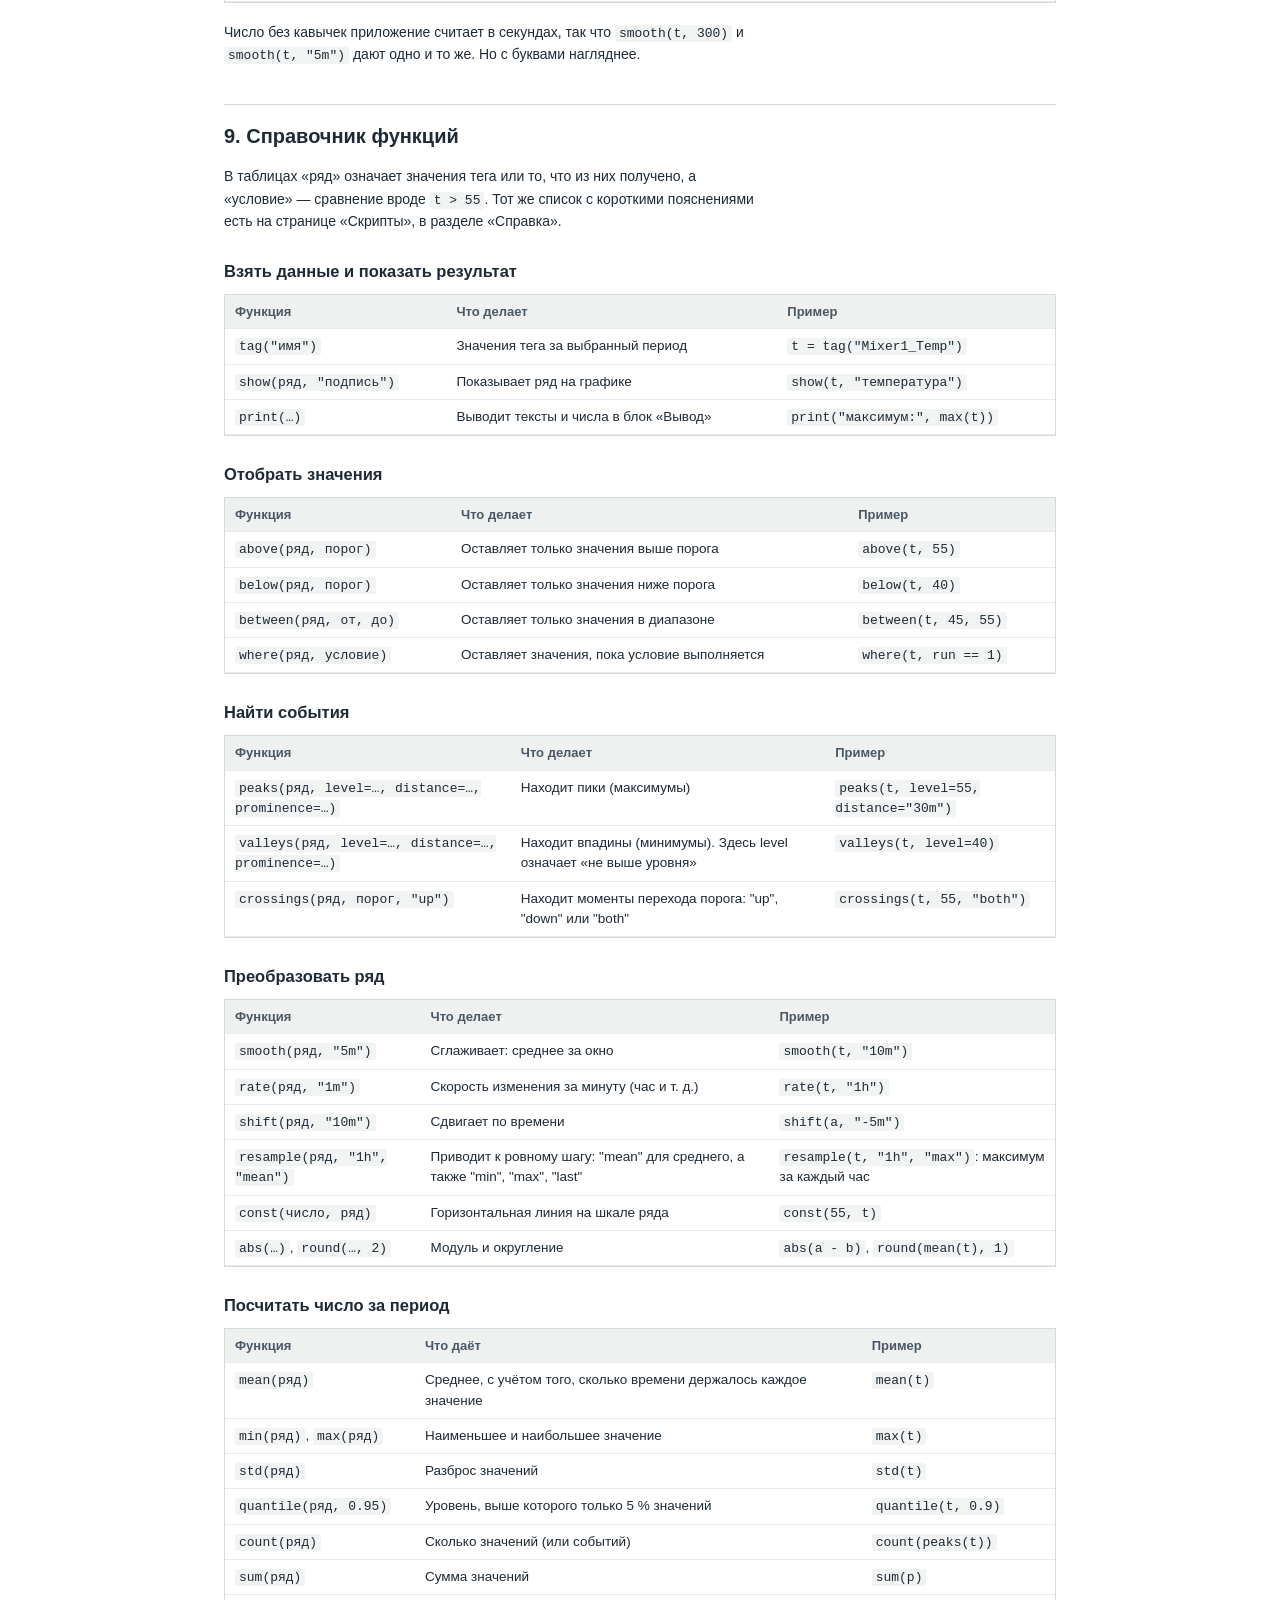
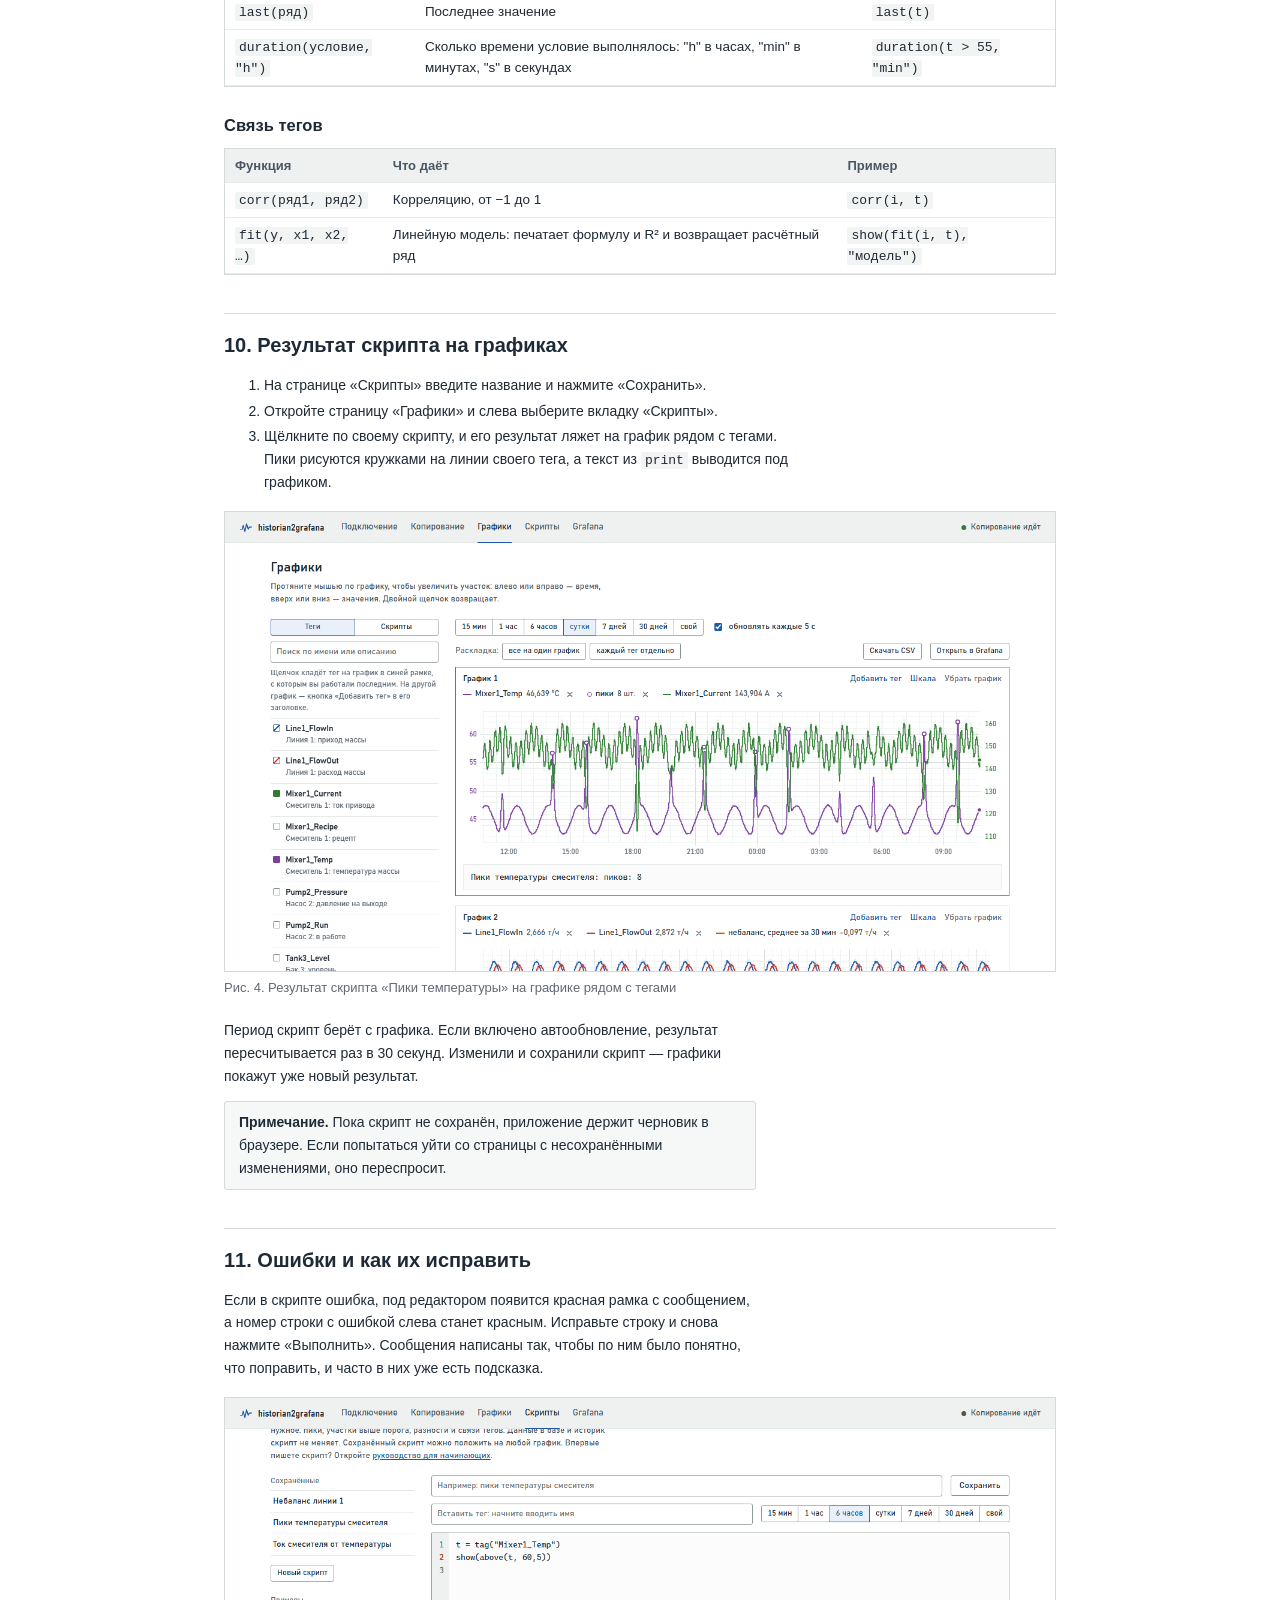
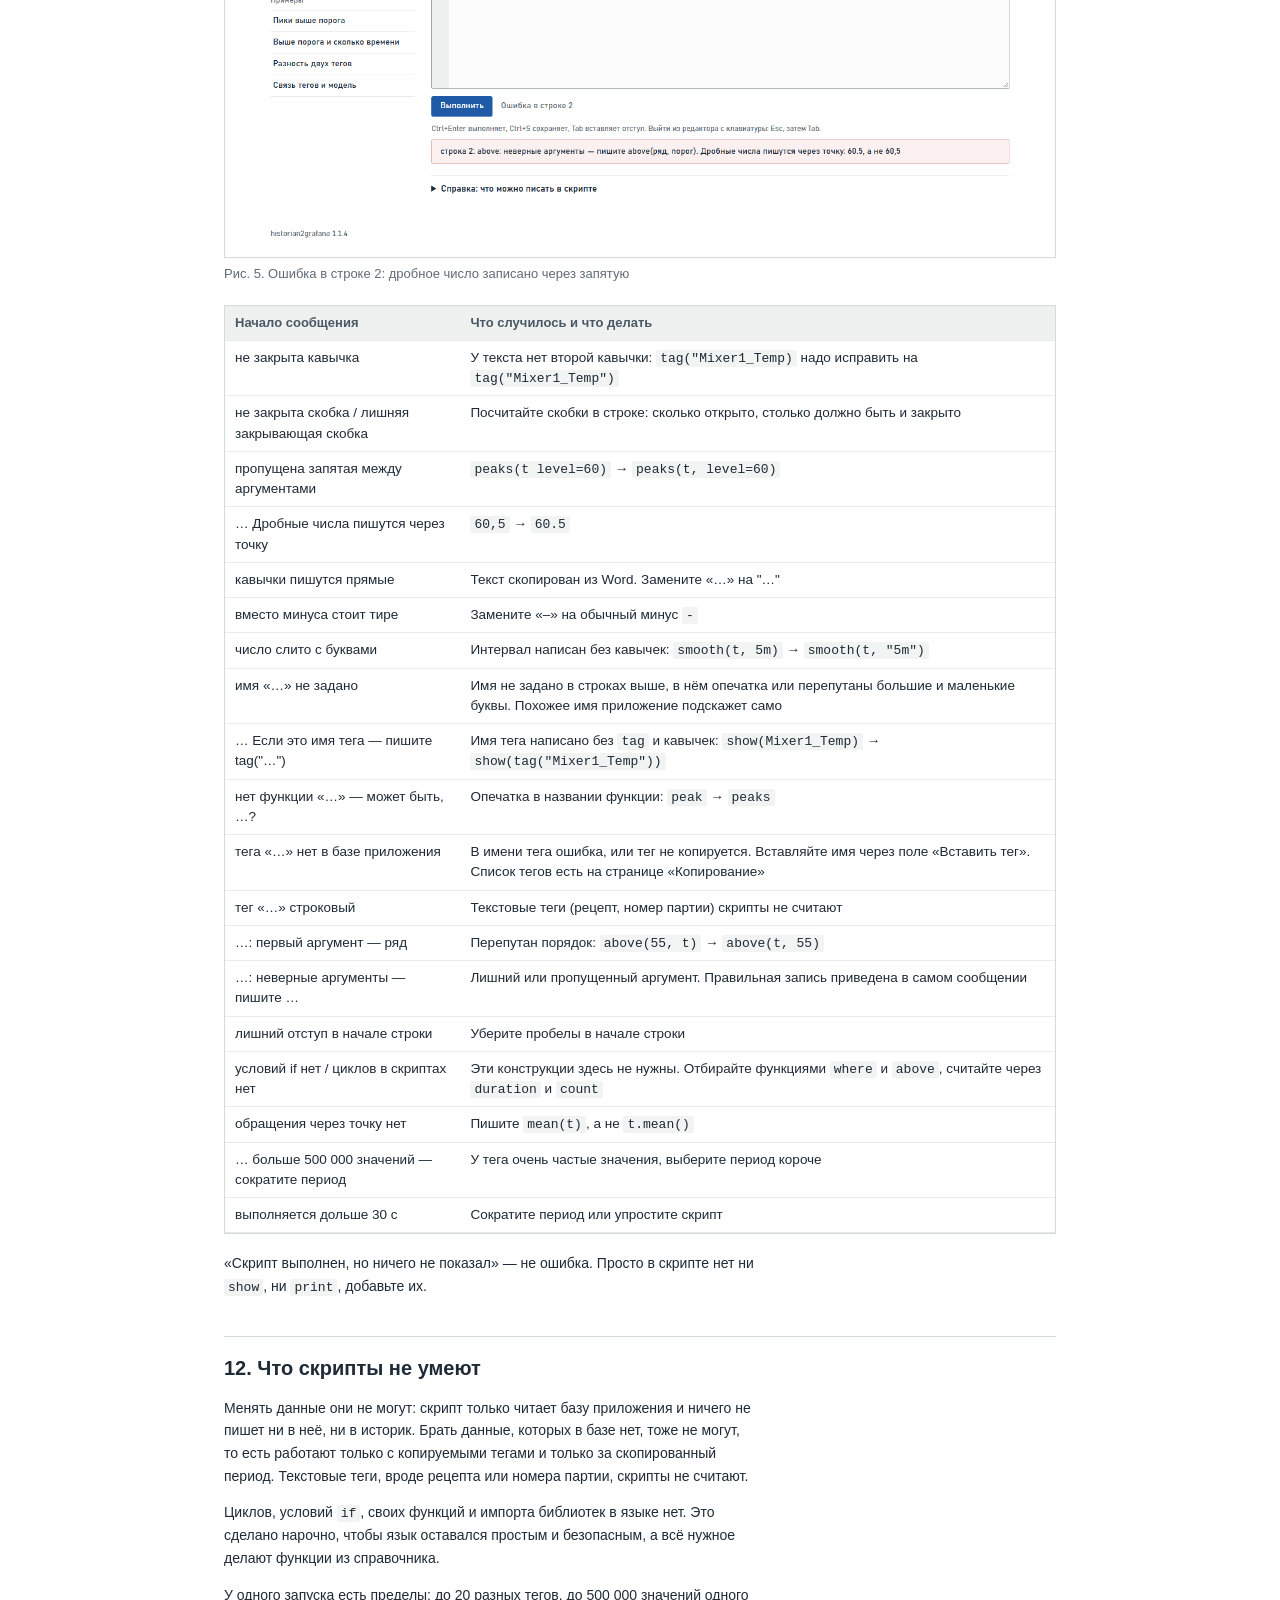
==== commit b9a170fd: "Версия 1.1.4: «Добавить тег» в графике и общий период У каждого графика кнопка «Добавить тег»: поиск" ====
--- a/web/help/scripts.html
+++ b/web/help/scripts.html
@@ -61,7 +61,7 @@
 <tr><td>Примеры (слева)</td><td>Готовые скрипты, в них сразу подставляется один из ваших тегов</td></tr>
 <tr><td>Название, «Сохранить», «Удалить»</td><td>Под этим названием скрипт появится в списке и на графиках</td></tr>
 <tr><td>Вставить тег</td><td>Поиск тега по имени или описанию. Выбранный тег вставляется в текст скрипта там, где стоит курсор</td></tr>
-<tr><td>Кнопки периода</td><td>За какой период брать значения, от 15 минут до 30 дней</td></tr>
+<tr><td>Кнопки периода</td><td>За какой период брать значения: от 15 минут до 30 дней или свой. Период общий со страницей «Графики»</td></tr>
 <tr><td>Редактор</td><td>Здесь пишется скрипт. Слева номера строк, по ним удобно искать ошибки</td></tr>
 <tr><td>«Выполнить» (или Ctrl+Enter)</td><td>Выполнить скрипт и показать результат</td></tr>
 <tr><td>Результат</td><td>Под редактором: график, блок «Вывод» с числами и таблицы найденных событий</td></tr>
@@ -381,6 +381,6 @@
 # интервалы: &quot;30s&quot;  &quot;5m&quot;  &quot;2h&quot;  &quot;1d&quot;
 # текст в прямых кавычках &quot;…&quot;, дробные числа через точку 60.5, комментарий после #</pre>
   </main>
-  <footer class="footer">historian2grafana 1.1.3</footer>
+  <footer class="footer">historian2grafana 1.1.4</footer>
 </body>
 </html>
--- a/web/style.css
+++ b/web/style.css
@@ -434,9 +434,11 @@
 @media (min-width: 901px) {
   .picker { position: sticky; top: 76px; }
 }
+/* На узком экране и при сильном увеличении список не нужен: у каждого графика есть
+   «Добавить тег», и графики начинаются сразу под периодом */
 @media (max-width: 900px) {
   .charts-layout { grid-template-columns: 1fr; gap: 18px; }
-  .picker .results { max-height: 38vh; }
+  .charts-layout > .picker { display: none; }
 }
 .pick {
   display: flex;
@@ -490,8 +492,6 @@
 }
 .trend-title { font-weight: 600; font-size: 14px; cursor: pointer; background: none; border: 0; padding: 0; min-height: 0; color: var(--ink); }
 .trend-title:hover { background: none; color: var(--pen); }
-.trend-flag { color: var(--pen); font-size: 12.5px; }
-.trend-use { font-size: 12.5px; }
 .trend-head .spinner { align-self: center; }
 .trend-time { color: var(--ink-3); font-size: 13px; }
 .trend-tools { margin-left: auto; display: flex; gap: 14px; }
@@ -549,6 +549,13 @@
 
 .add-panel { width: 100%; justify-content: center; border-style: dashed; color: var(--ink-2); }
 
+/* «Добавить тег»: поиск прямо в графике, раскрывается под заголовком */
+.adder { padding: 8px 12px 10px; border-top: 1px solid var(--rule-soft); border-bottom: 1px solid var(--rule-soft); background: #fafbfa; }
+.adder-list { max-height: 260px; overflow: auto; margin-top: 6px; border-top: 1px solid var(--rule); scrollbar-width: thin; }
+.adder .hint { margin: 8px 0 0; }
+.adder .pick:focus-visible { outline-offset: -2px; }
+.period-error { color: var(--bad); font-size: 13px; flex-basis: 100%; }
+
 /* --- скрипты -------------------------------------------------------------- */
 .scripts-layout { display: grid; grid-template-columns: 240px minmax(0, 1fr); gap: 28px; align-items: start; }
 /* На узком экране сначала редактор: последний скрипт открывается сам, а списки ниже */
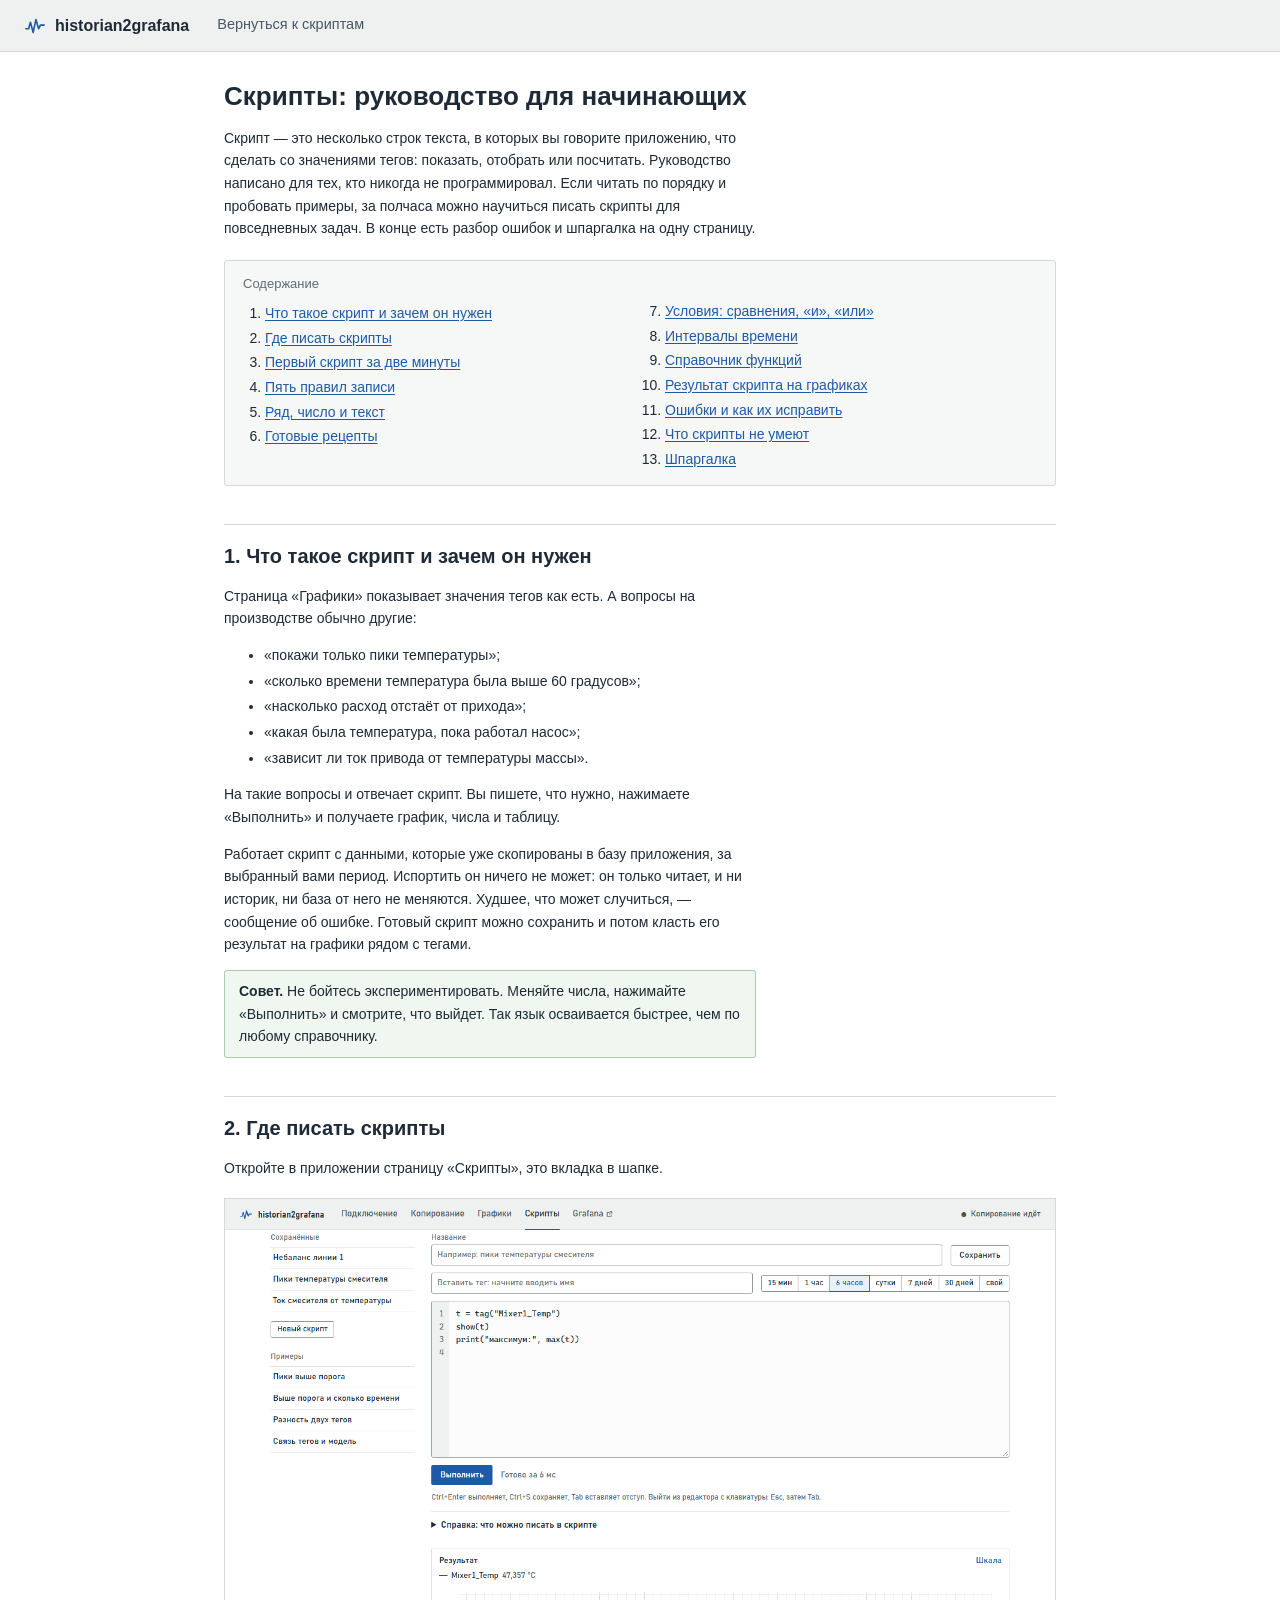
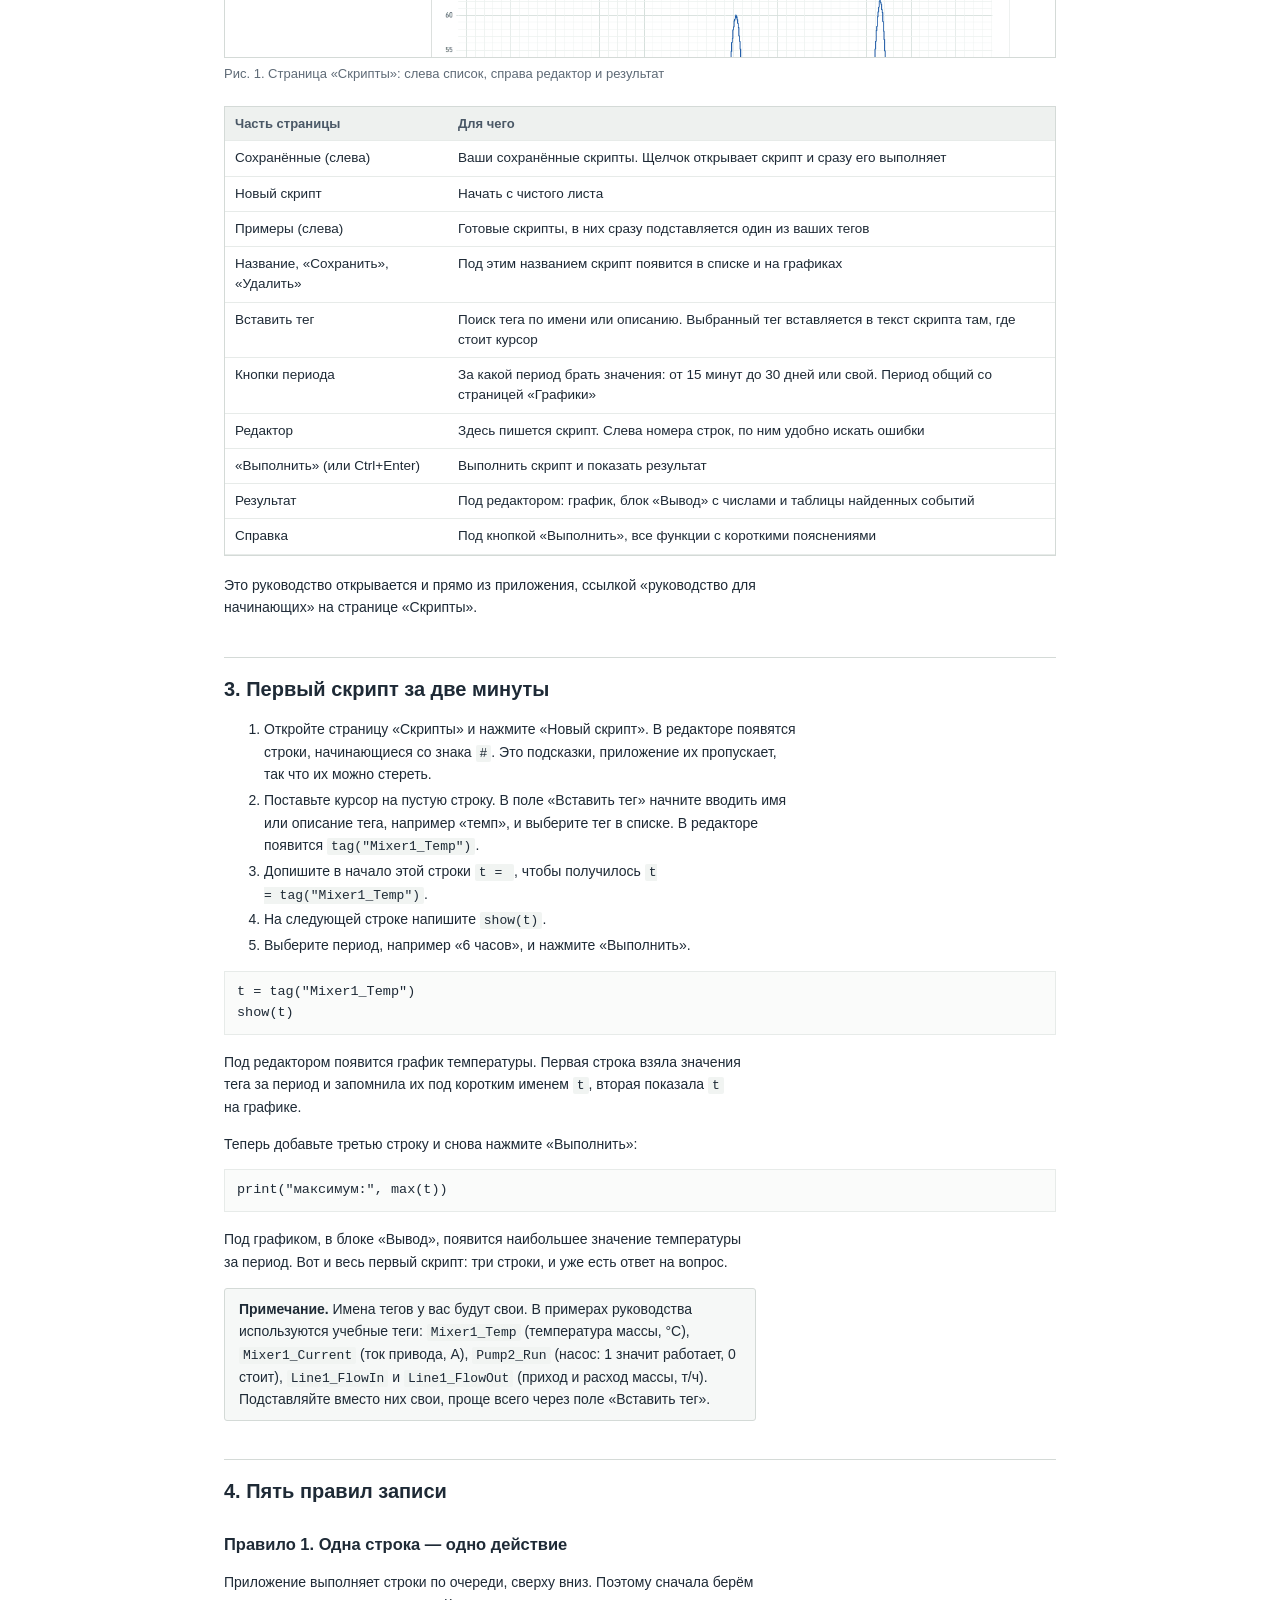
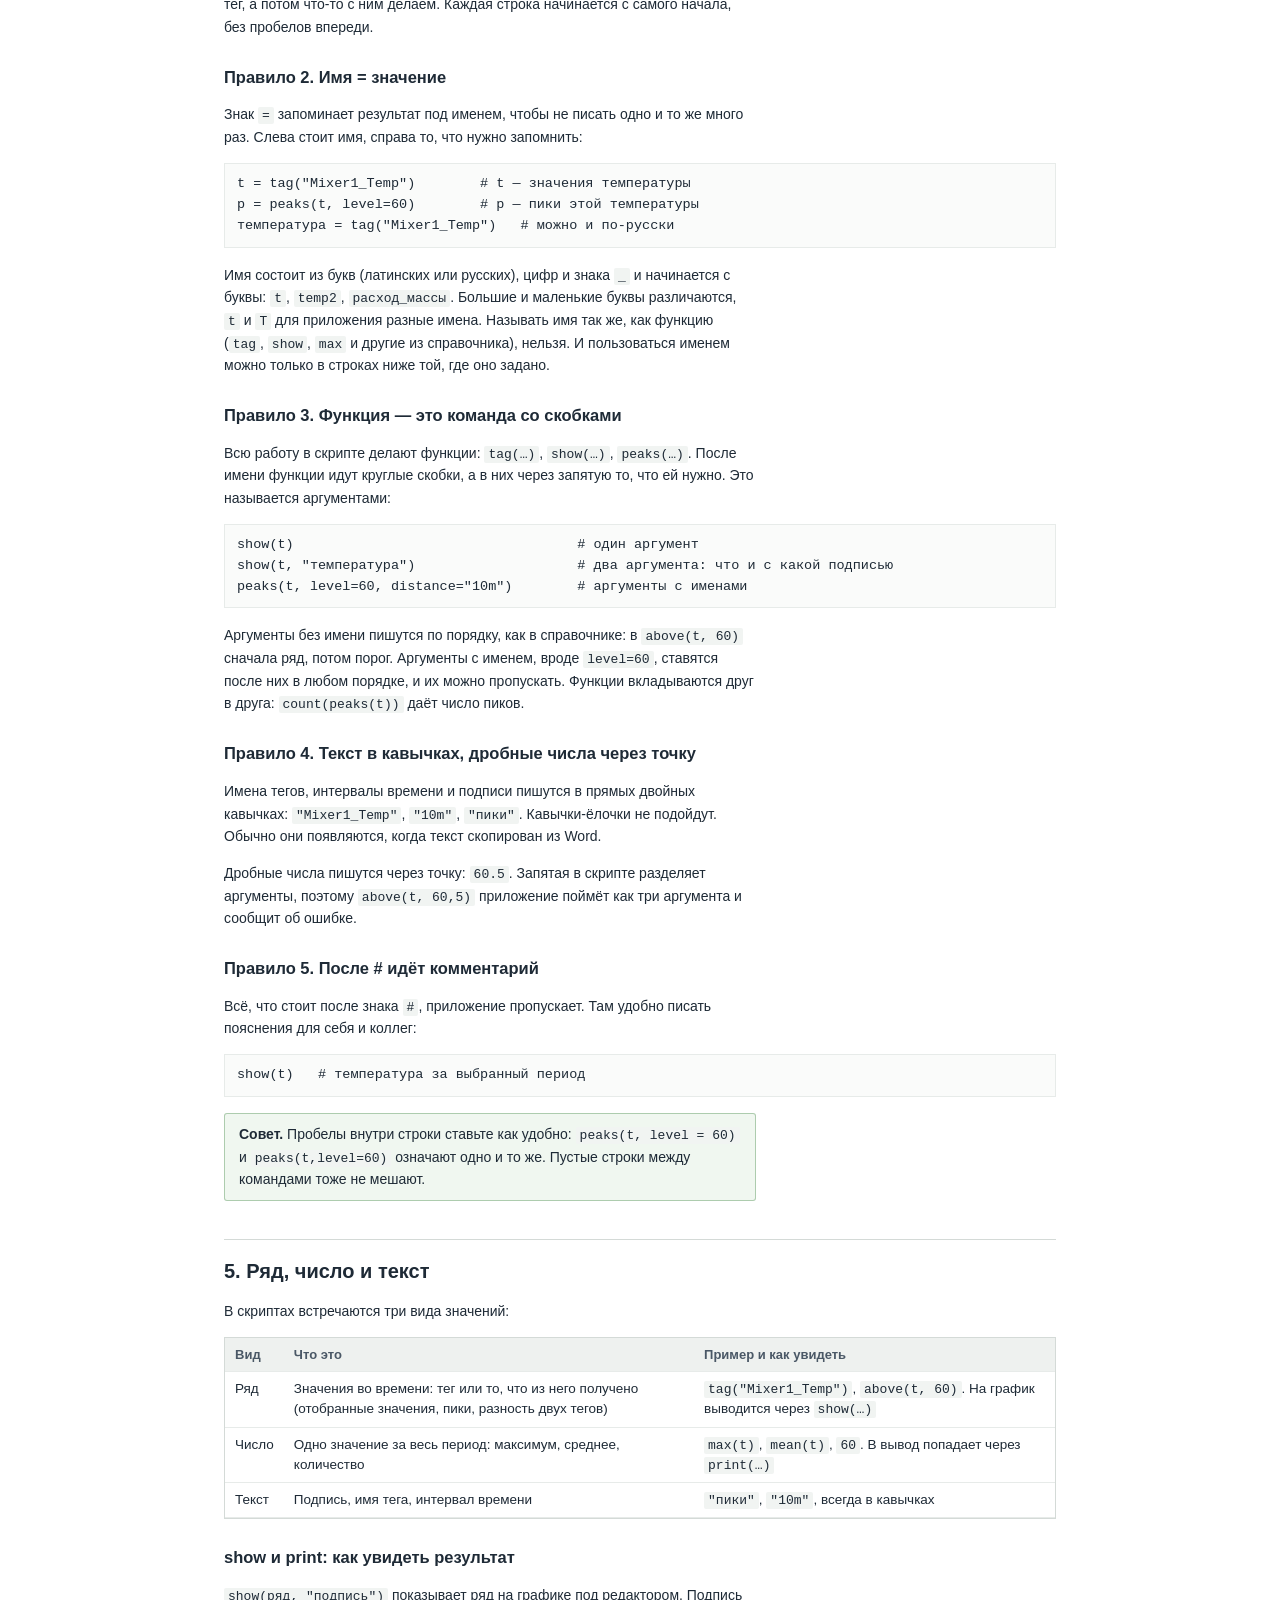
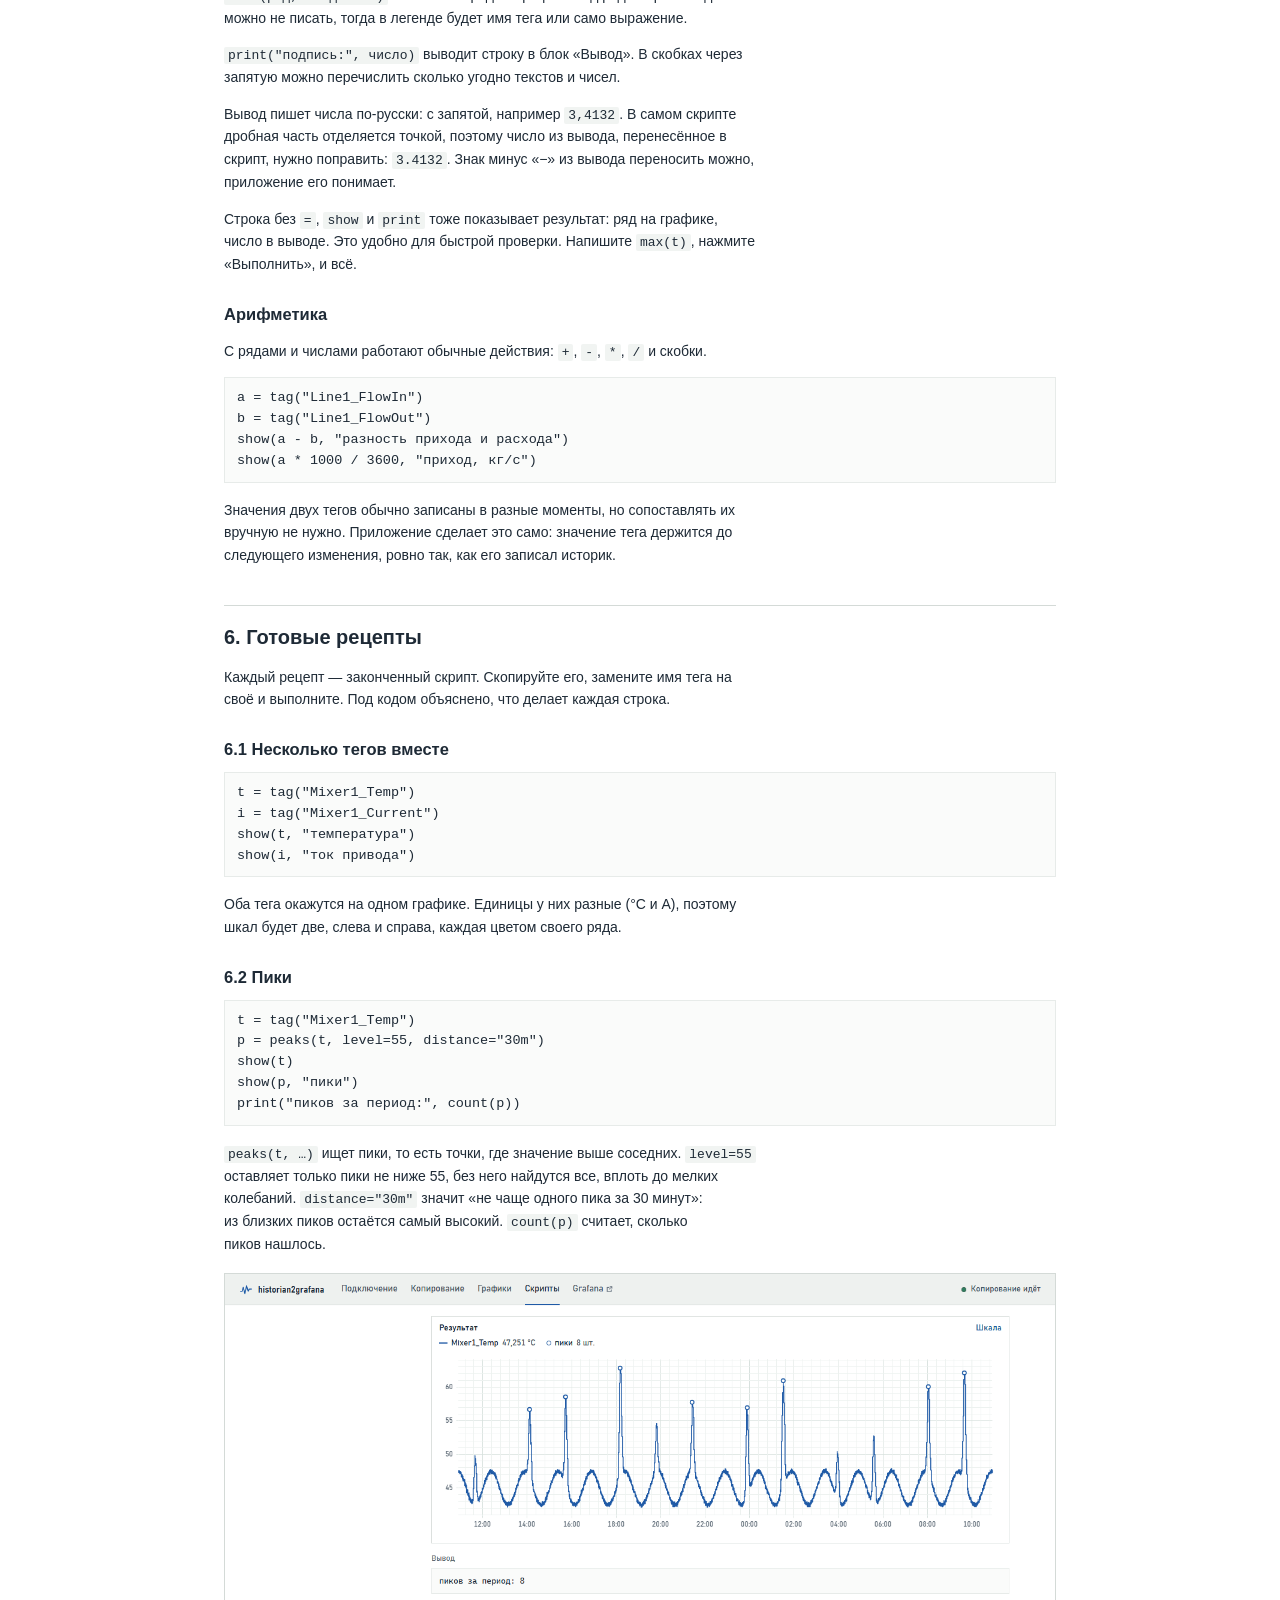
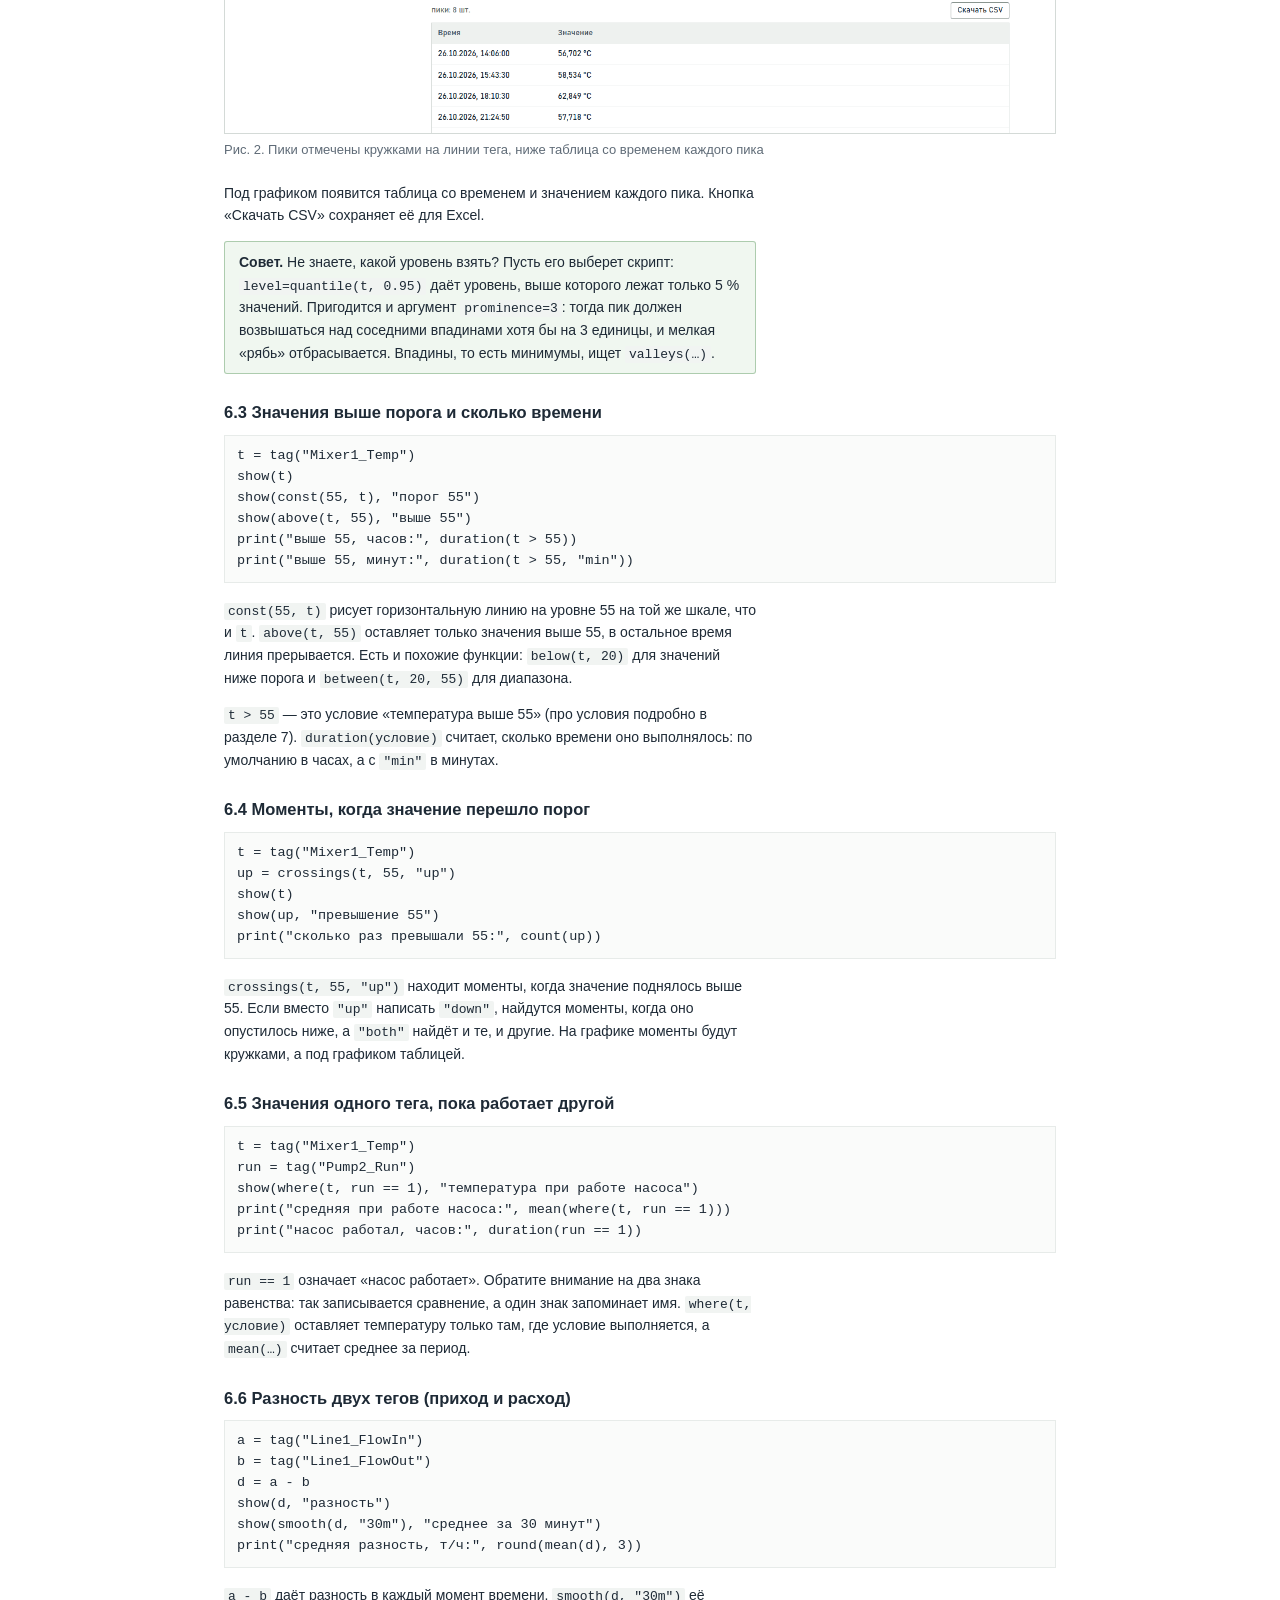
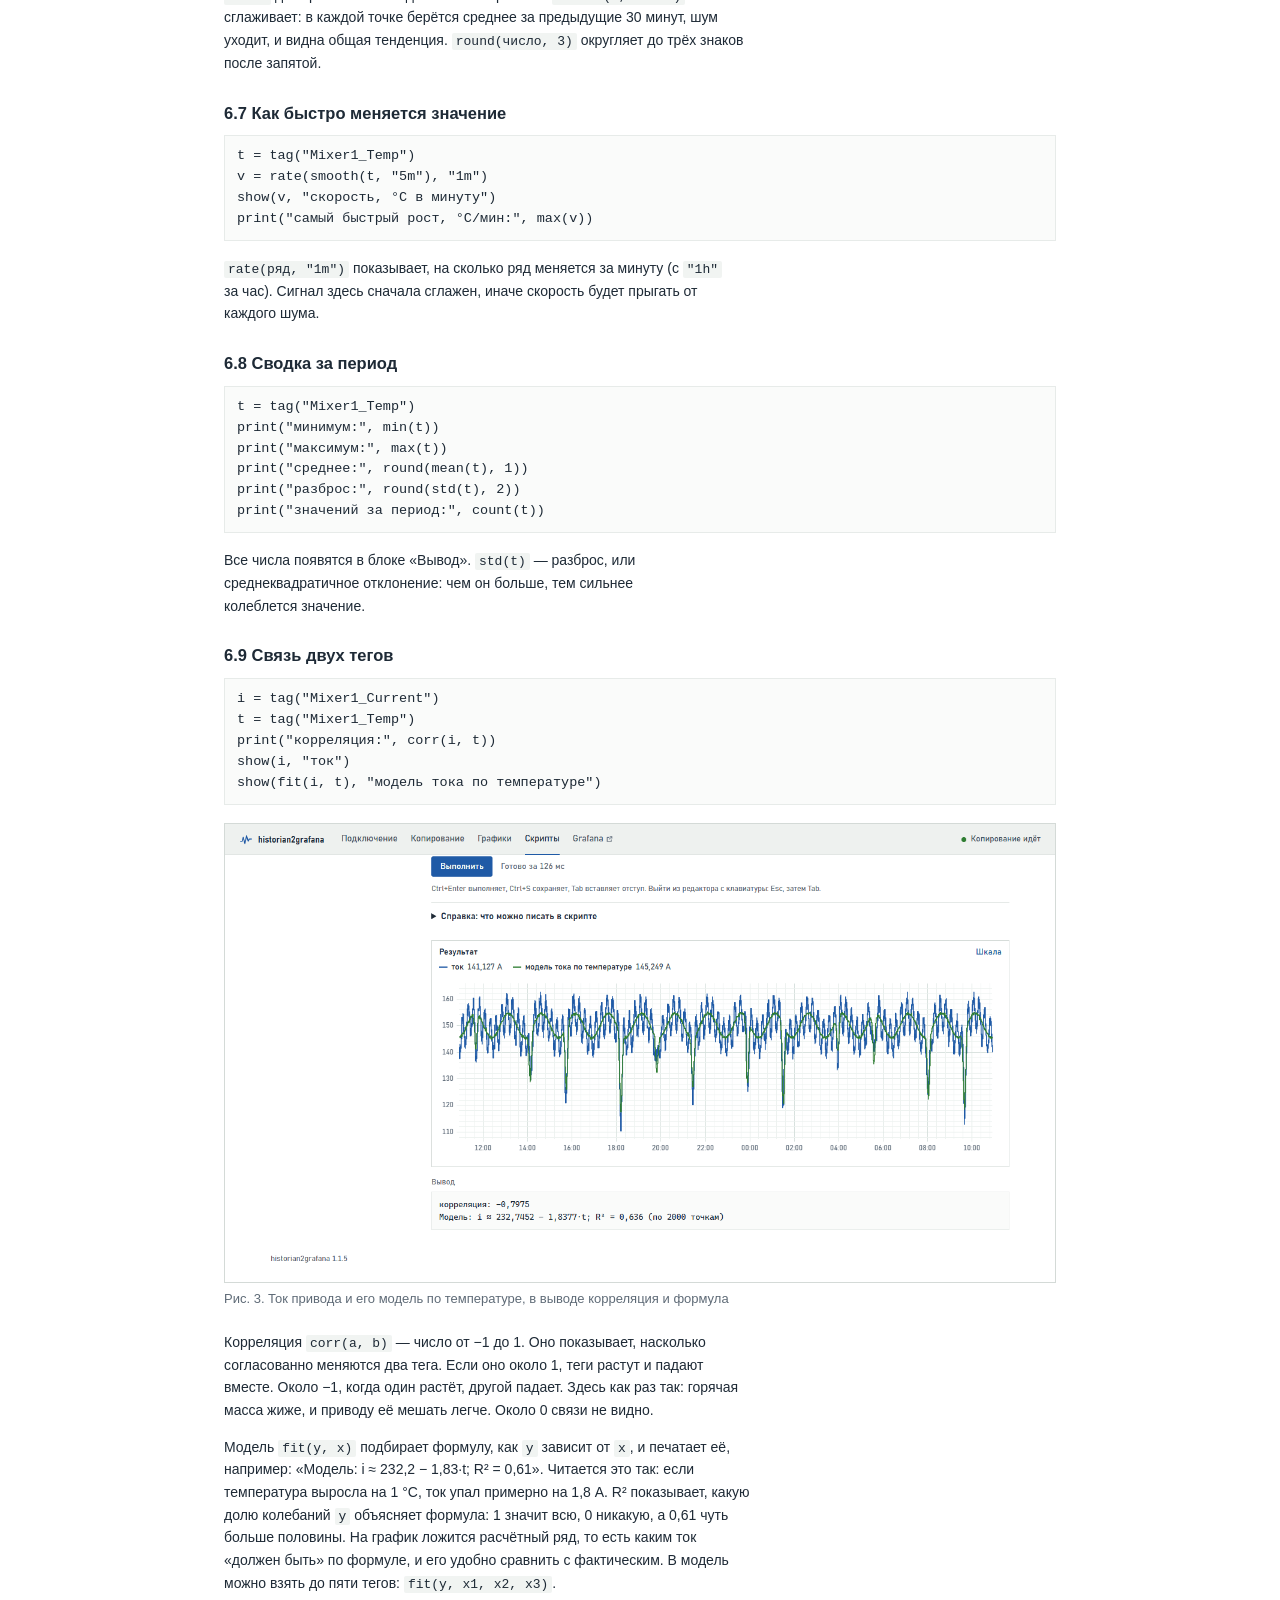
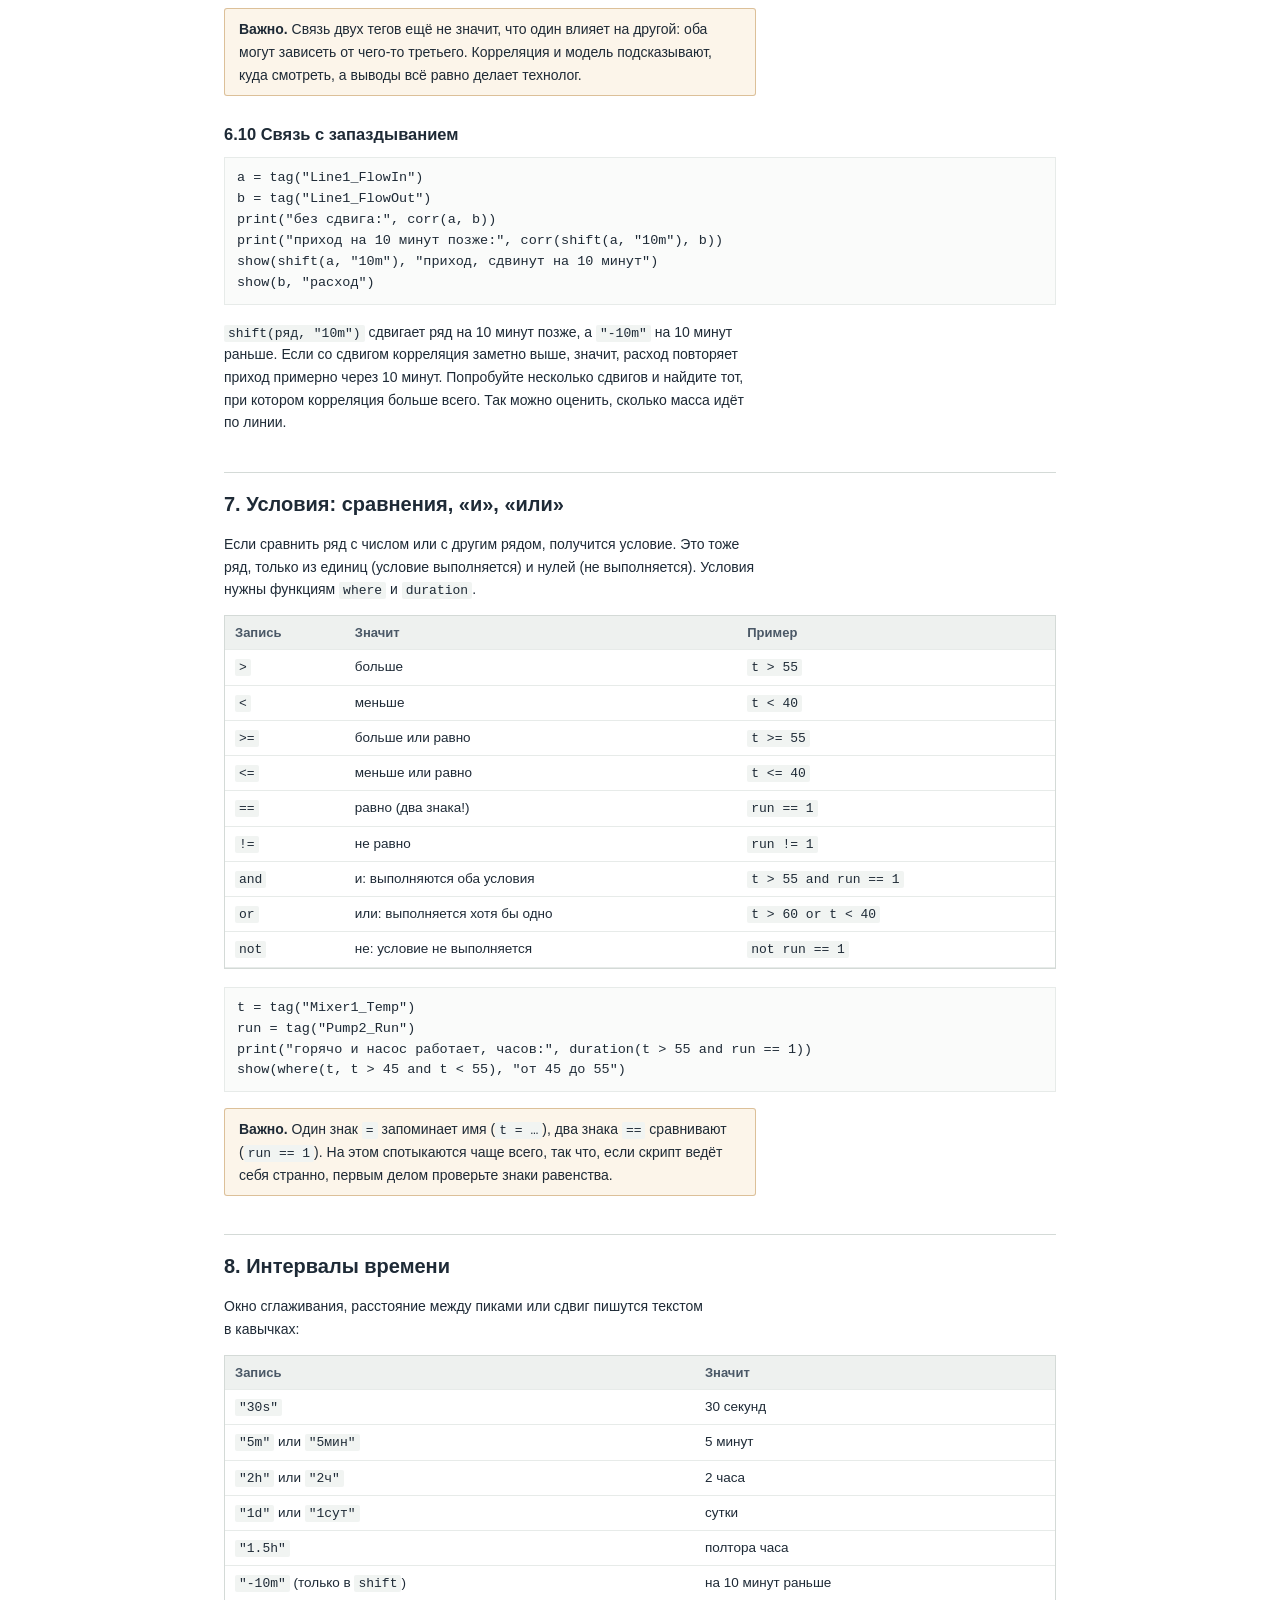
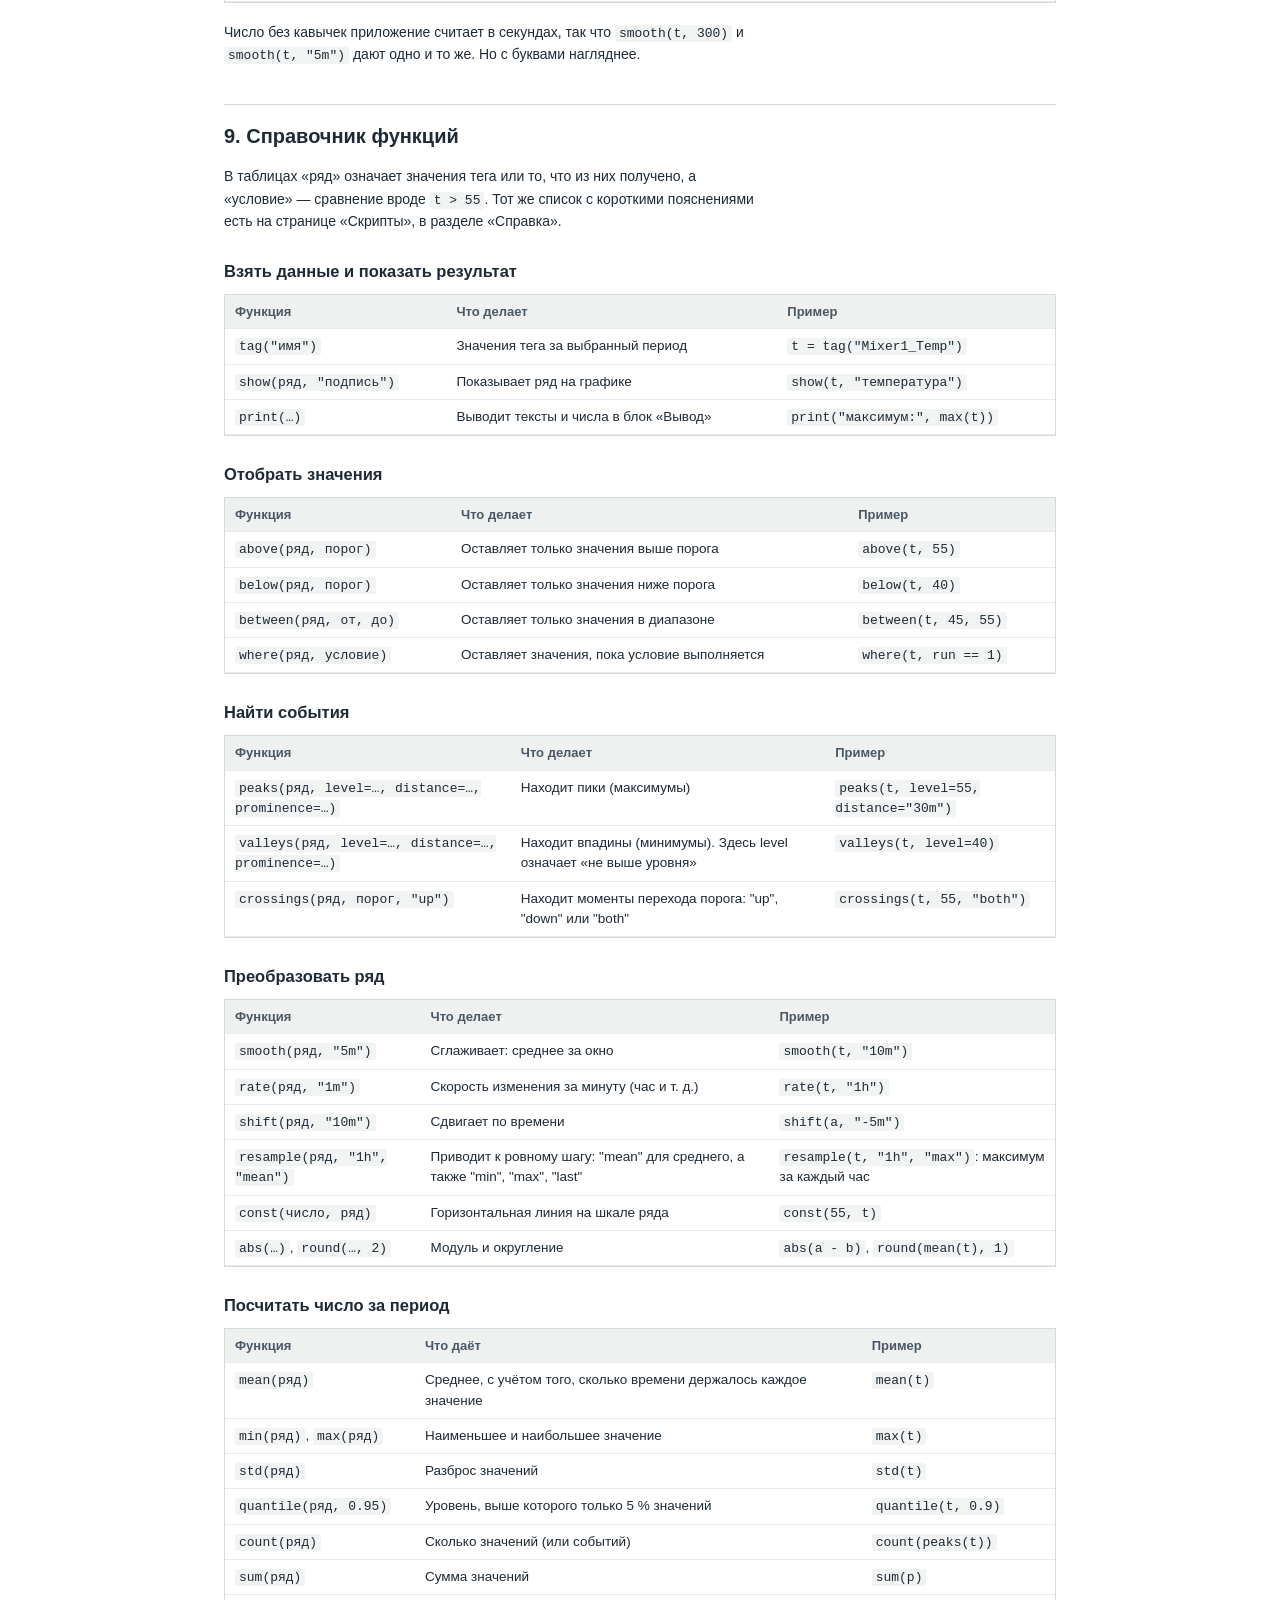
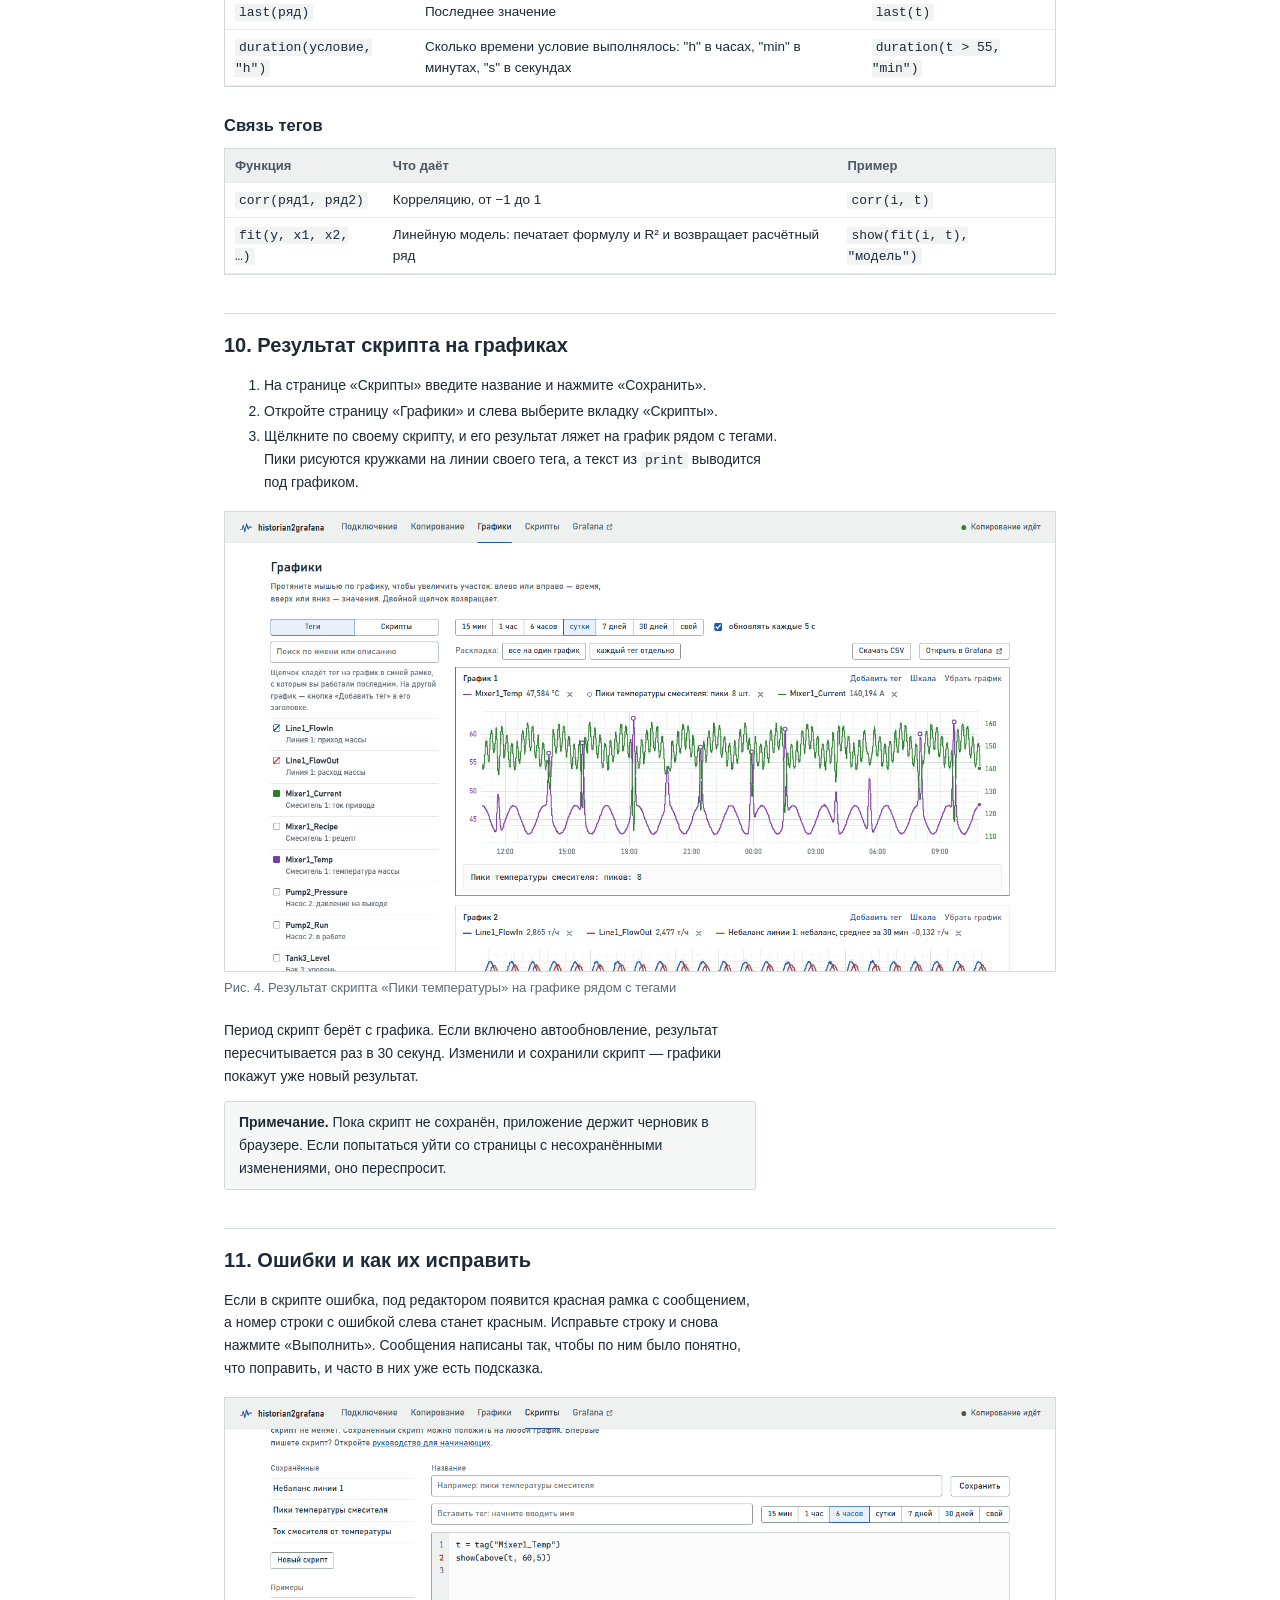
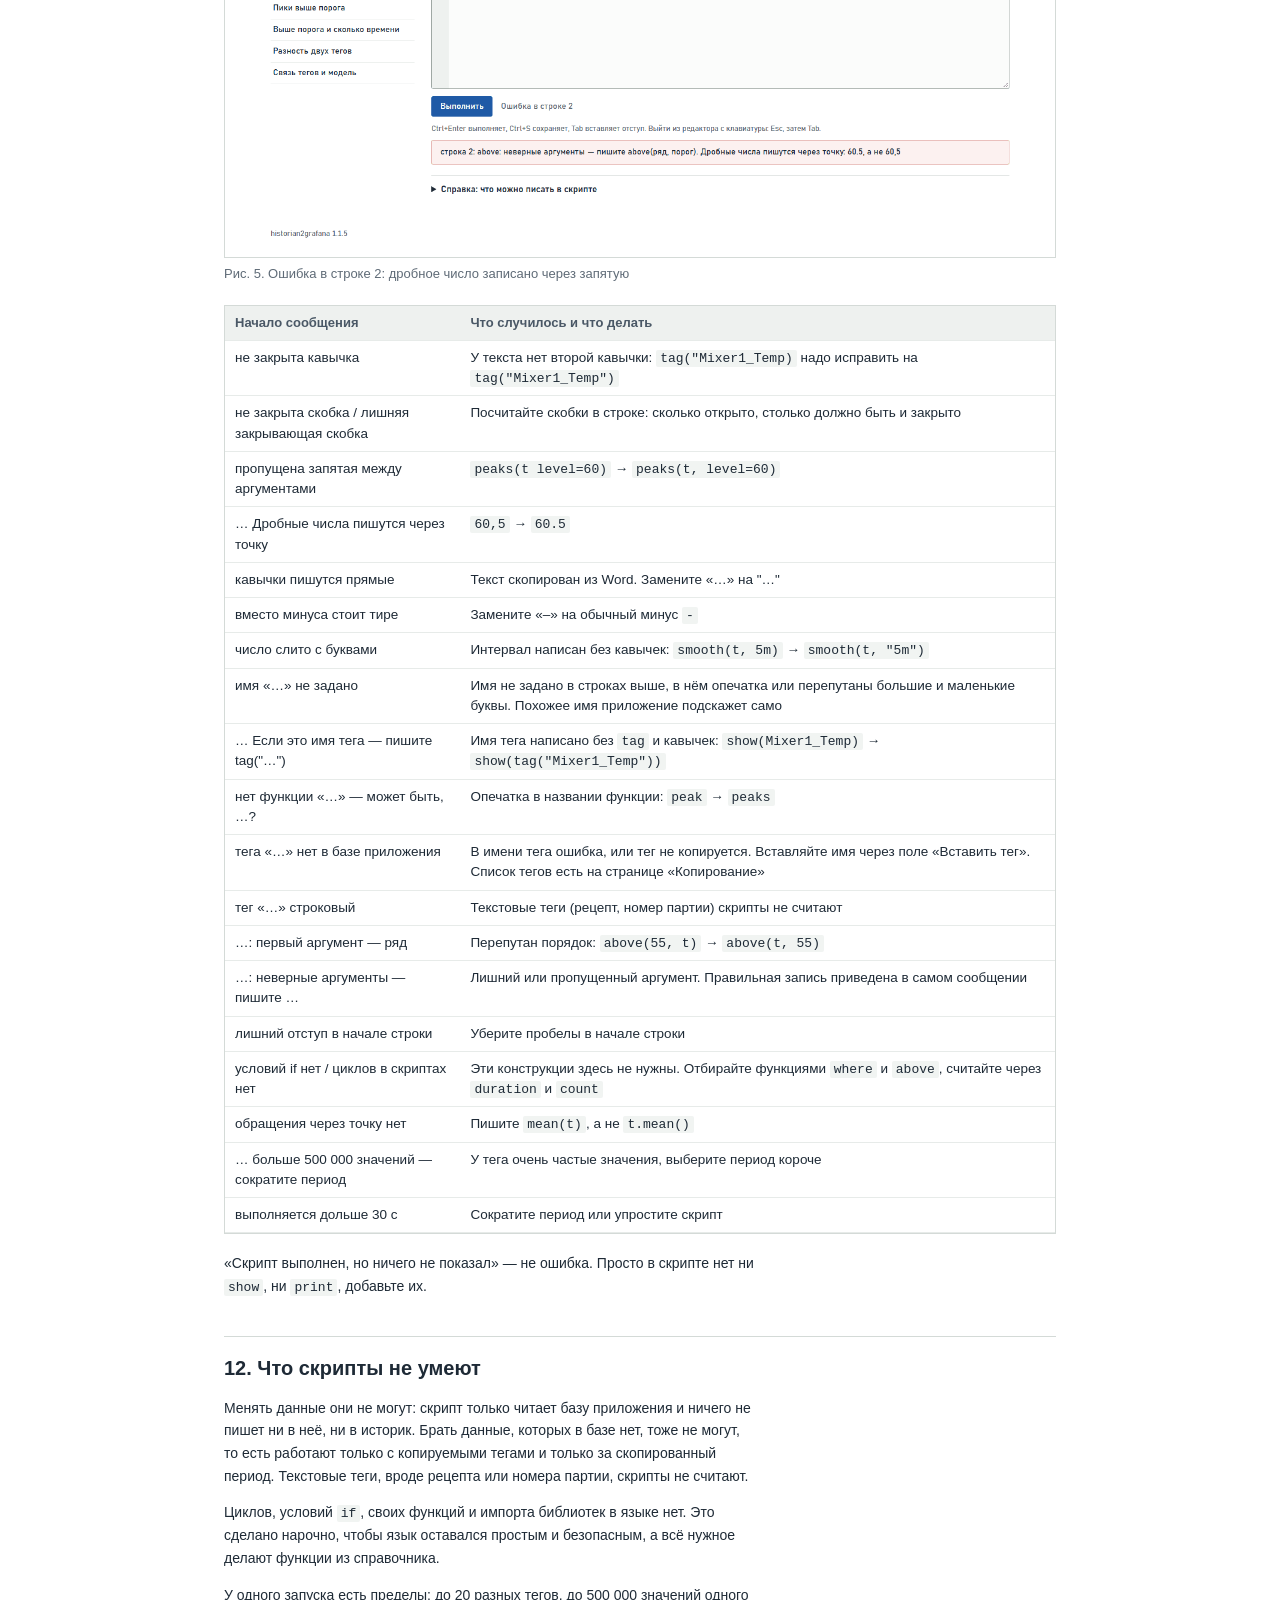
==== commit a35b4540: "Версия 1.1.5: тексты протокола, подписи и полировка Протокол проверки подключения пишет числа по-рус" ====
--- a/web/help/scripts.html
+++ b/web/help/scripts.html
@@ -381,6 +381,6 @@
 # интервалы: &quot;30s&quot;  &quot;5m&quot;  &quot;2h&quot;  &quot;1d&quot;
 # текст в прямых кавычках &quot;…&quot;, дробные числа через точку 60.5, комментарий после #</pre>
   </main>
-  <footer class="footer">historian2grafana 1.1.4</footer>
+  <footer class="footer">historian2grafana 1.1.5</footer>
 </body>
 </html>
--- a/web/style.css
+++ b/web/style.css
@@ -579,6 +579,10 @@
 .script-list button:hover { background: var(--ground); }
 .script-list button.on { color: var(--pen); font-weight: 600; }
 .side-title { font-size: 13px; color: var(--ink-3); margin: 0 0 6px; }
+.name-field { flex: 1; min-width: 240px; display: flex; flex-direction: column; gap: 2px; }
+.name-field .side-title { margin: 0; }
+.nav a.external { gap: 4px; }
+.nav a.external .icon, .btn .icon { width: 12px; height: 12px; opacity: .8; }
 
 .editor {
   display: grid;
--- a/web/help/guide.css
+++ b/web/help/guide.css
@@ -14,7 +14,7 @@
 .guide h4 { font-size: 15px; margin: 18px 0 6px; }
 /* Длина строки в em, а не в ch: ch — ширина цифры «0», кириллица у́же, и в 78ch
    входило до 105 знаков */
-.guide p, .guide li, .guide .note { line-height: 1.62; max-width: 38em; }
+.guide p, .guide li, .guide .note { line-height: 1.62; max-width: 38em; text-wrap: pretty; }
 .guide li { margin: 3px 0; }
 .guide code { font: 13px var(--code); background: #f1f4f2; padding: 1px 4px; border-radius: 2px; }
 .guide pre.output { margin: 10px 0 16px; overflow-x: auto; white-space: pre; }
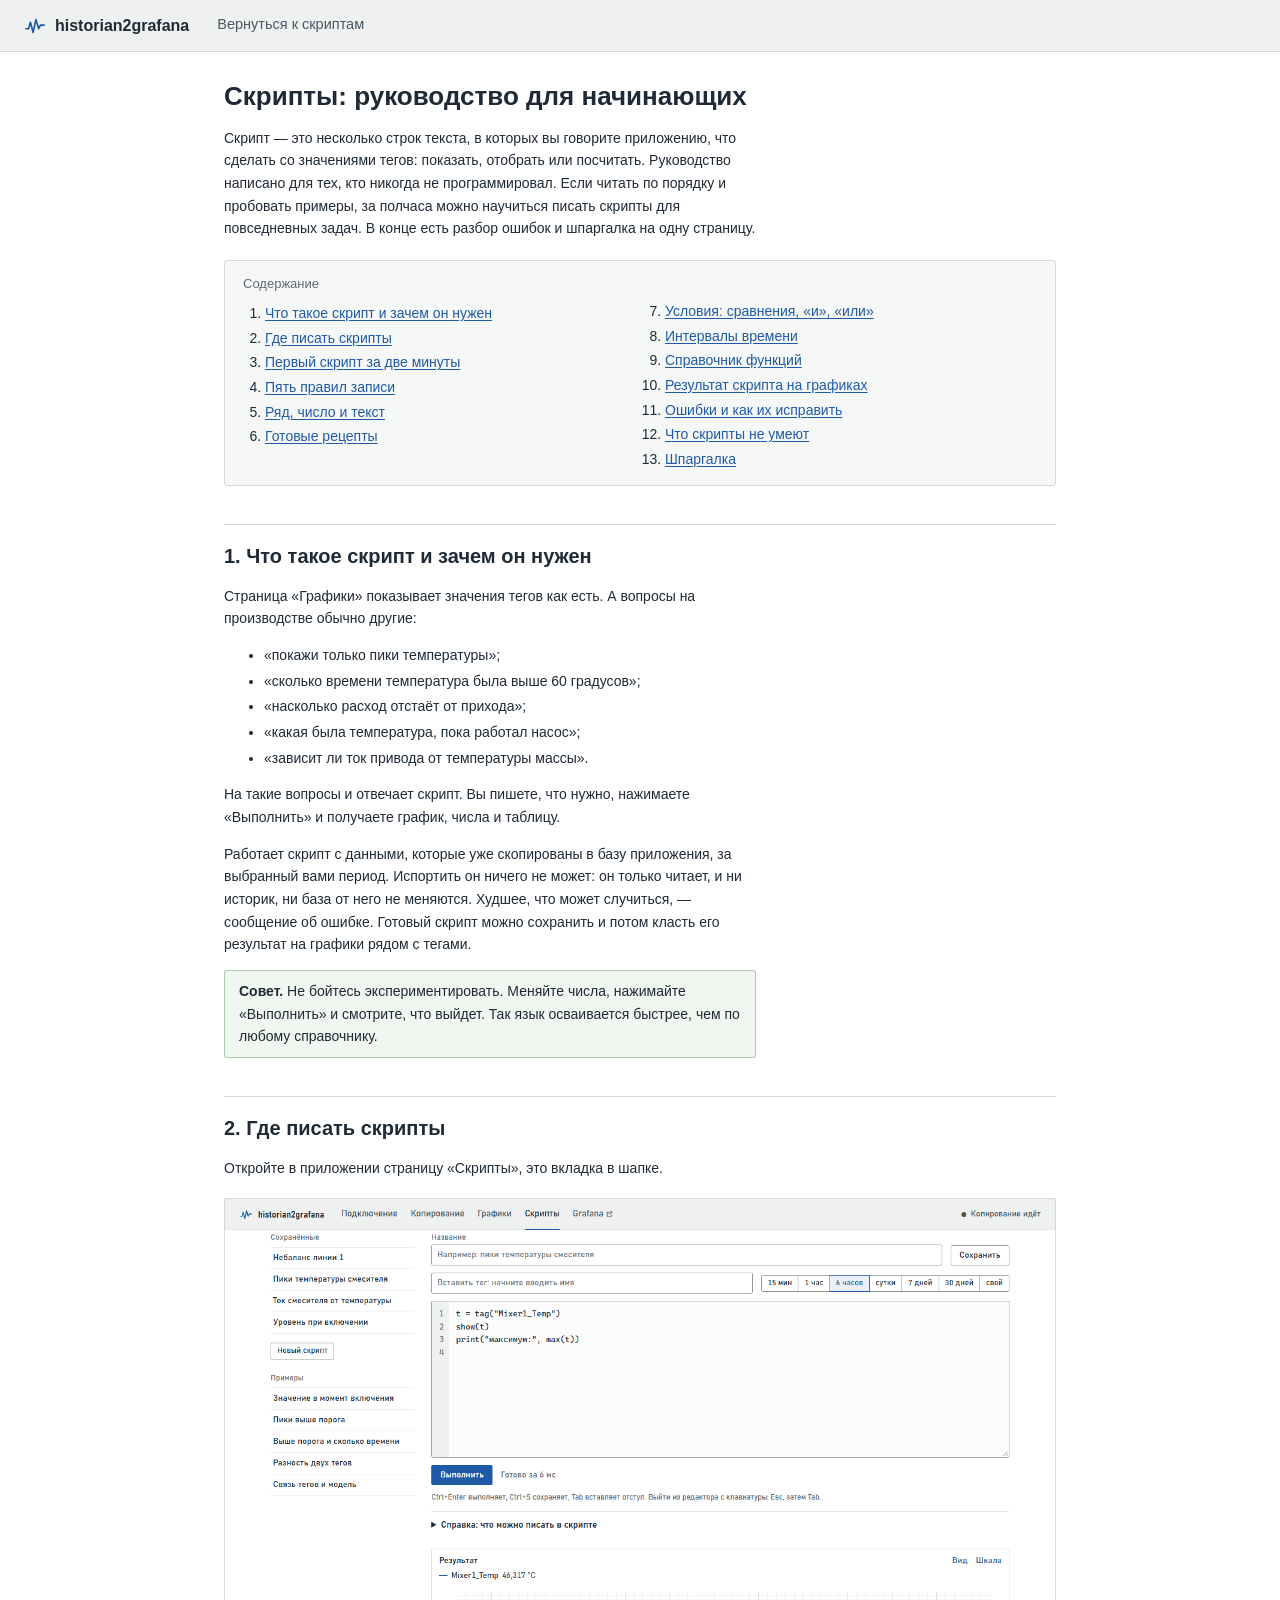
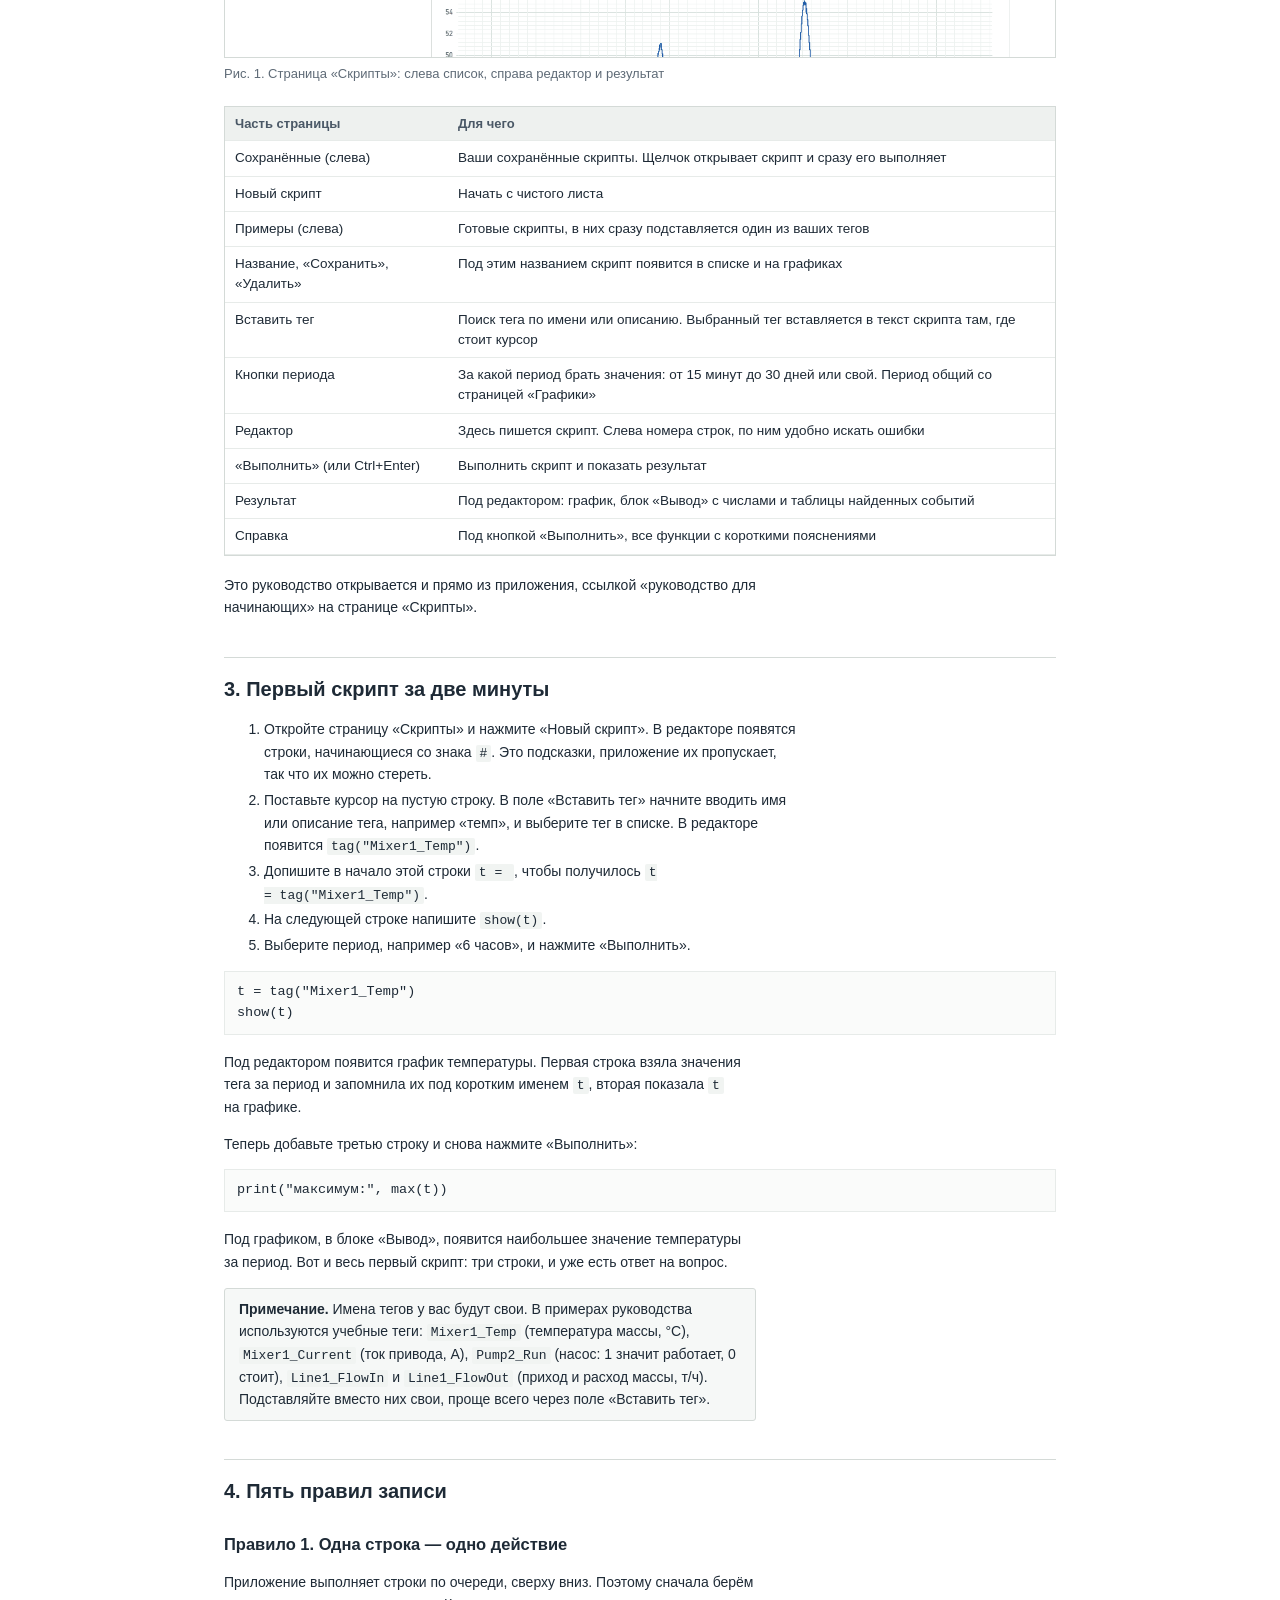
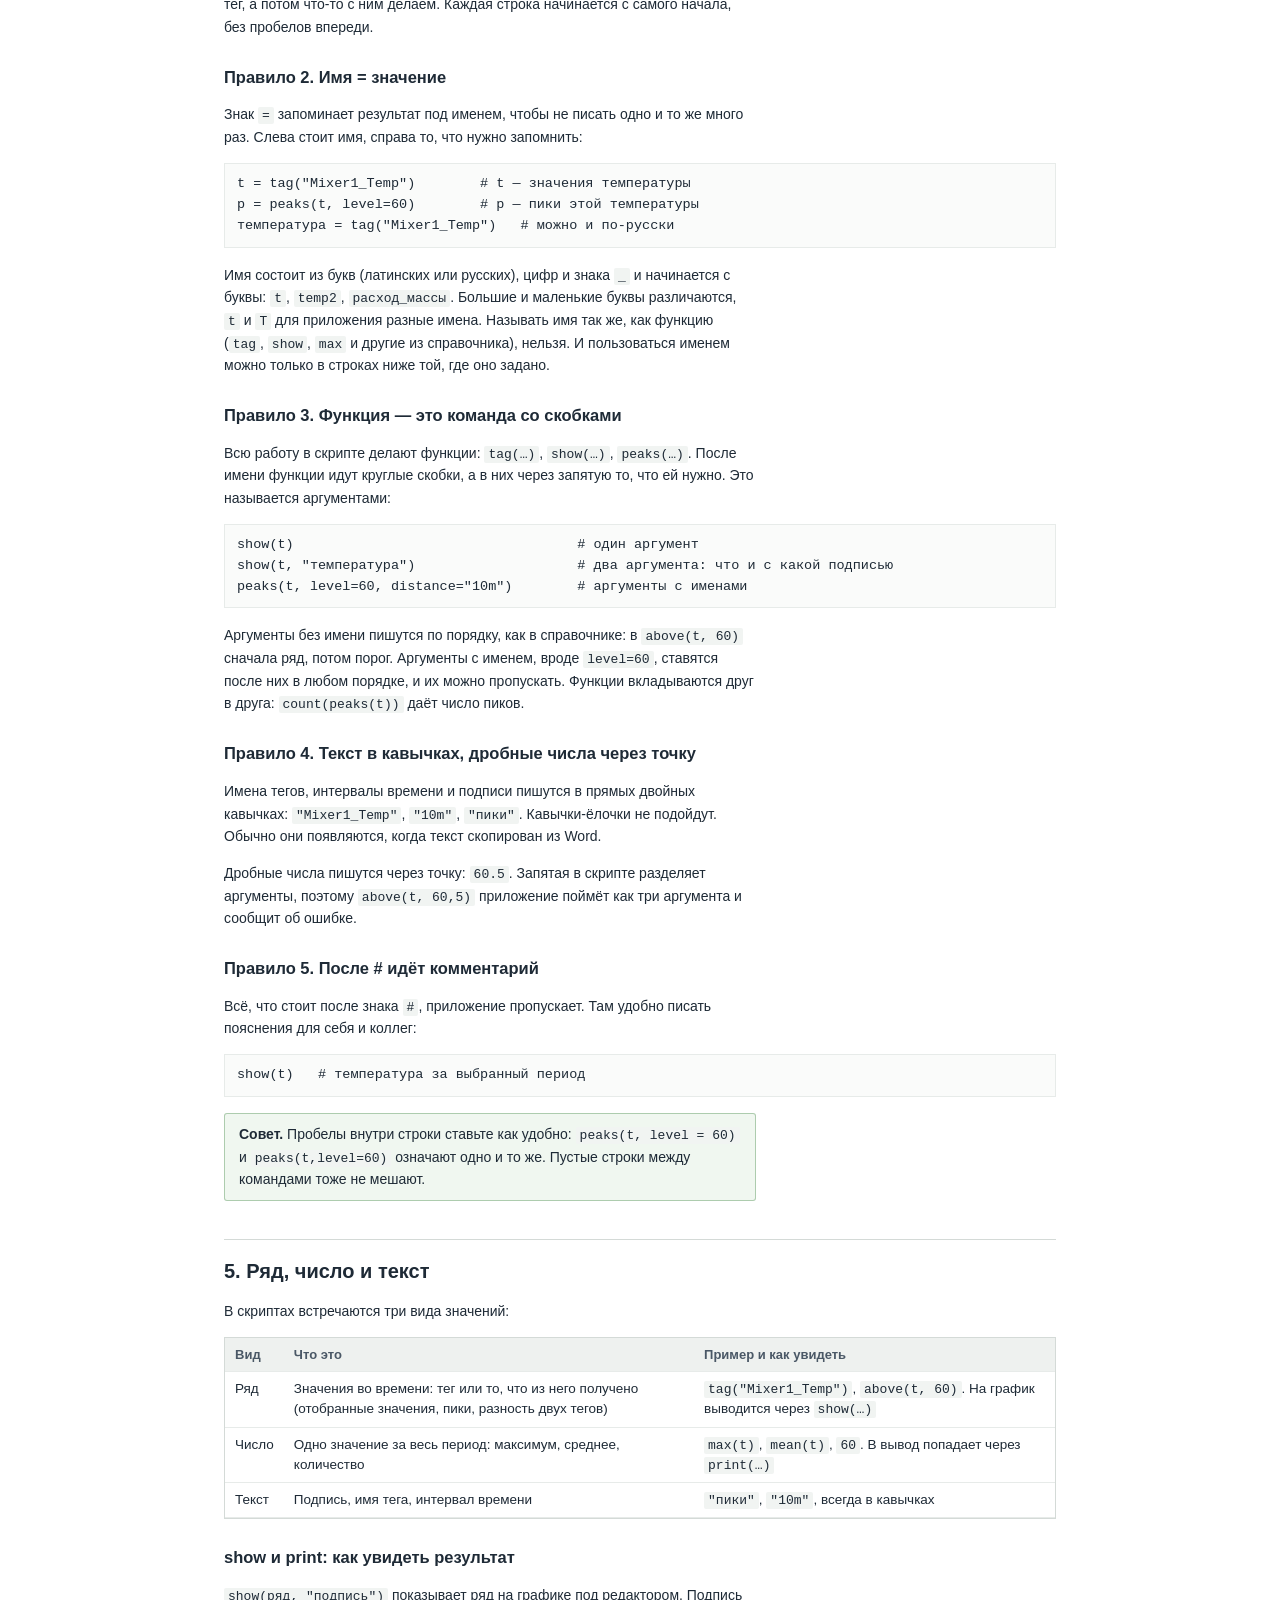
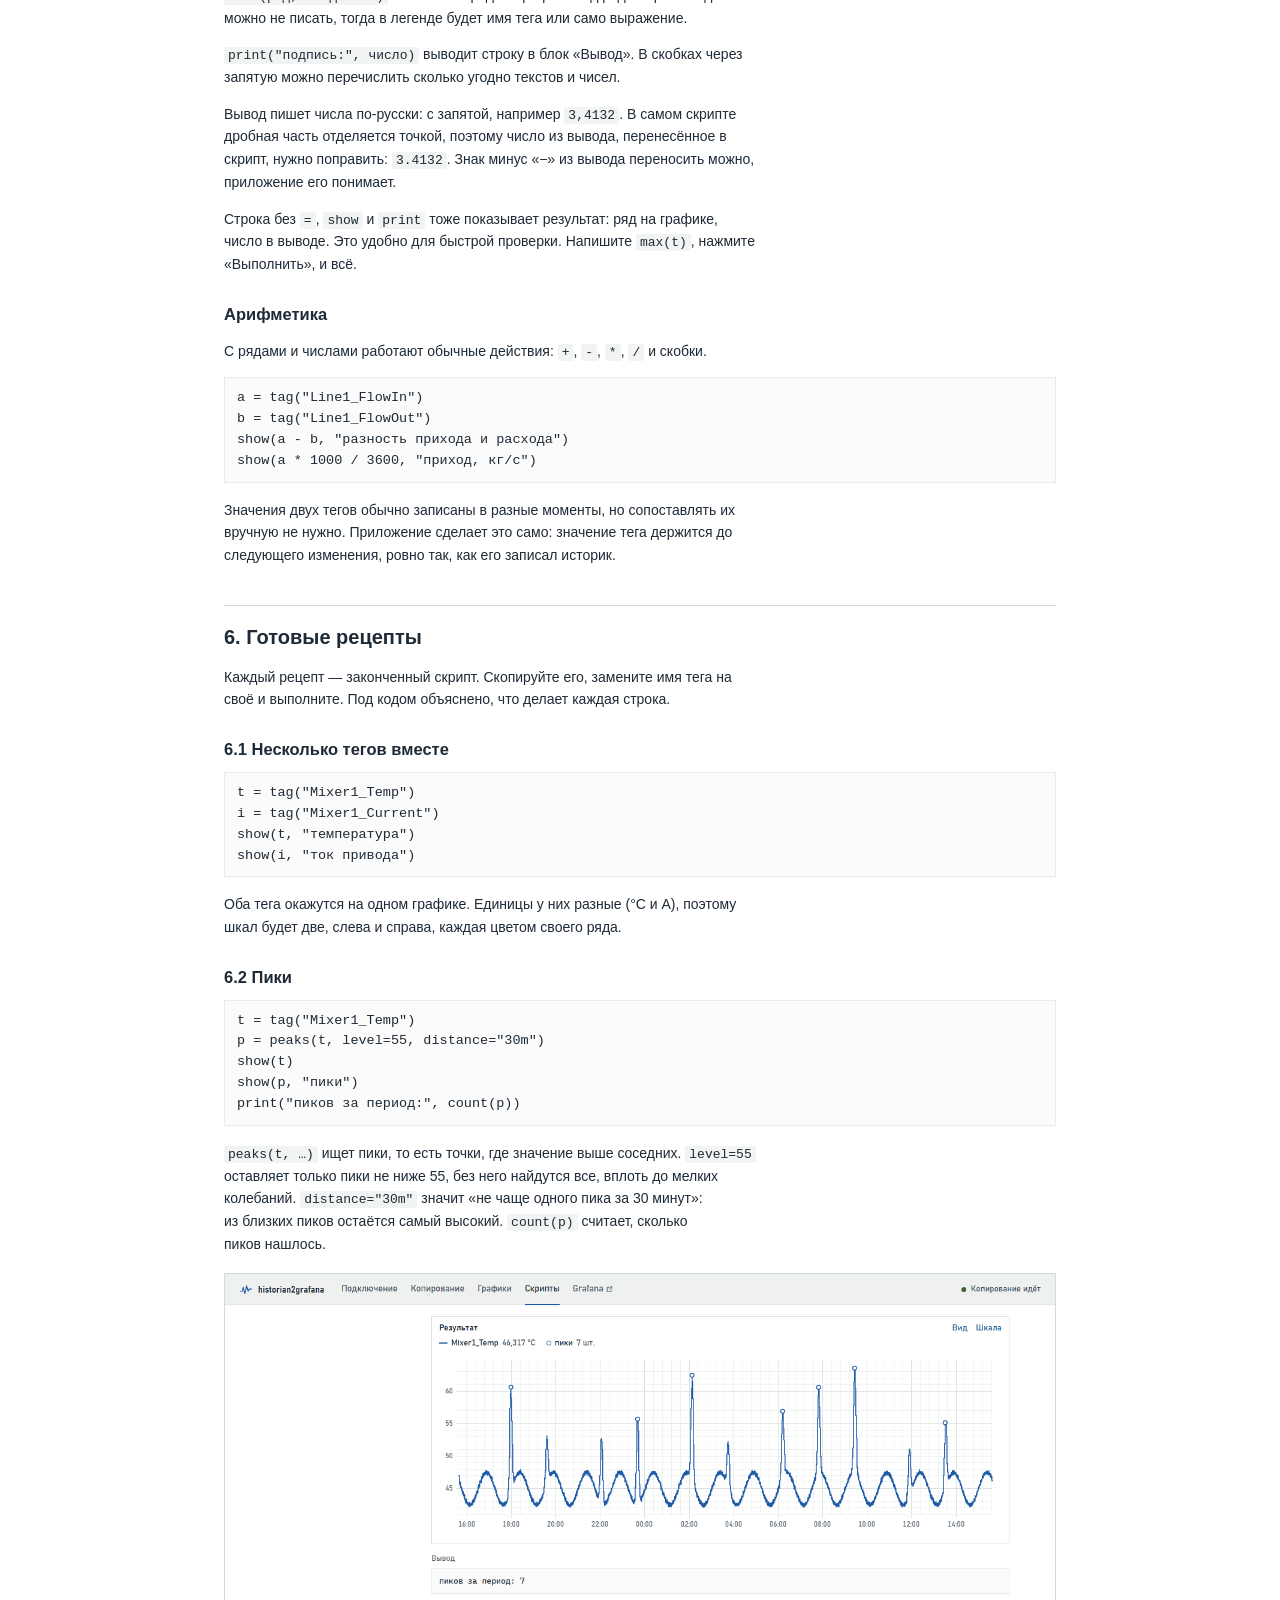
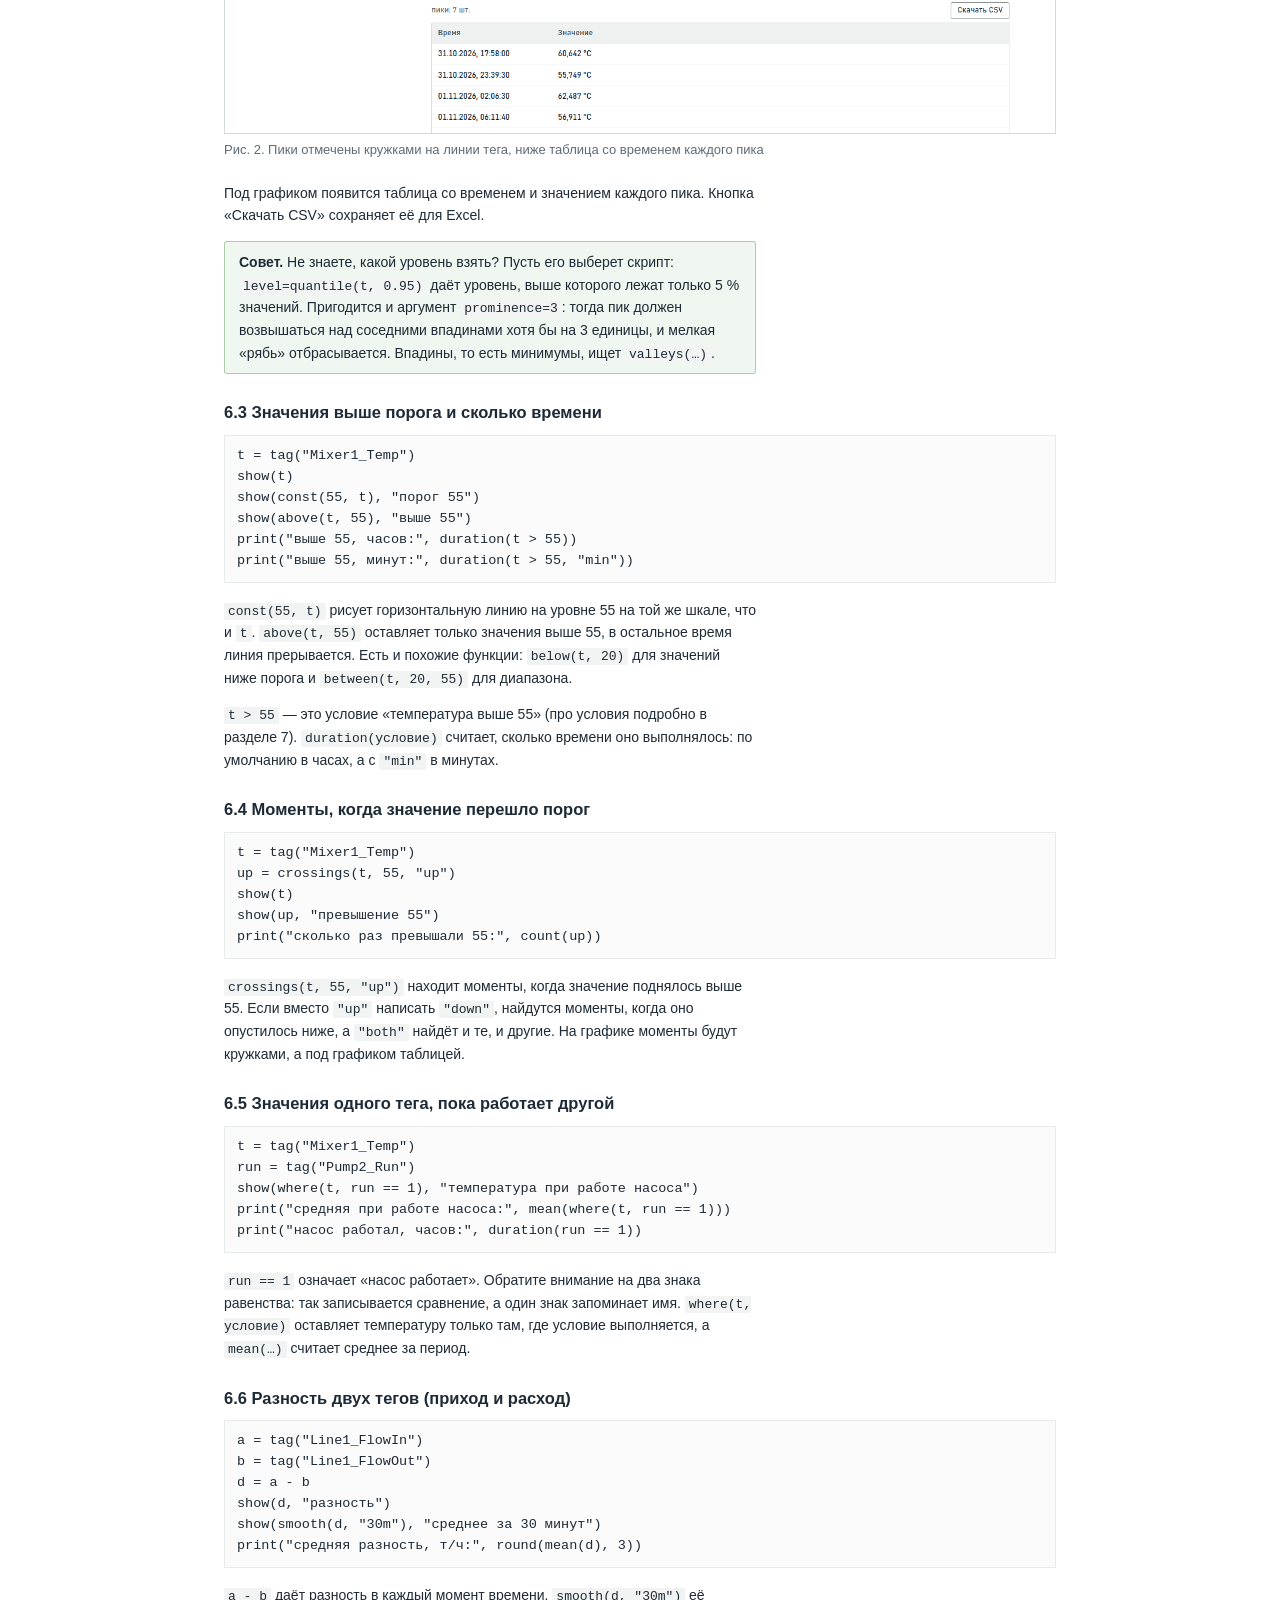
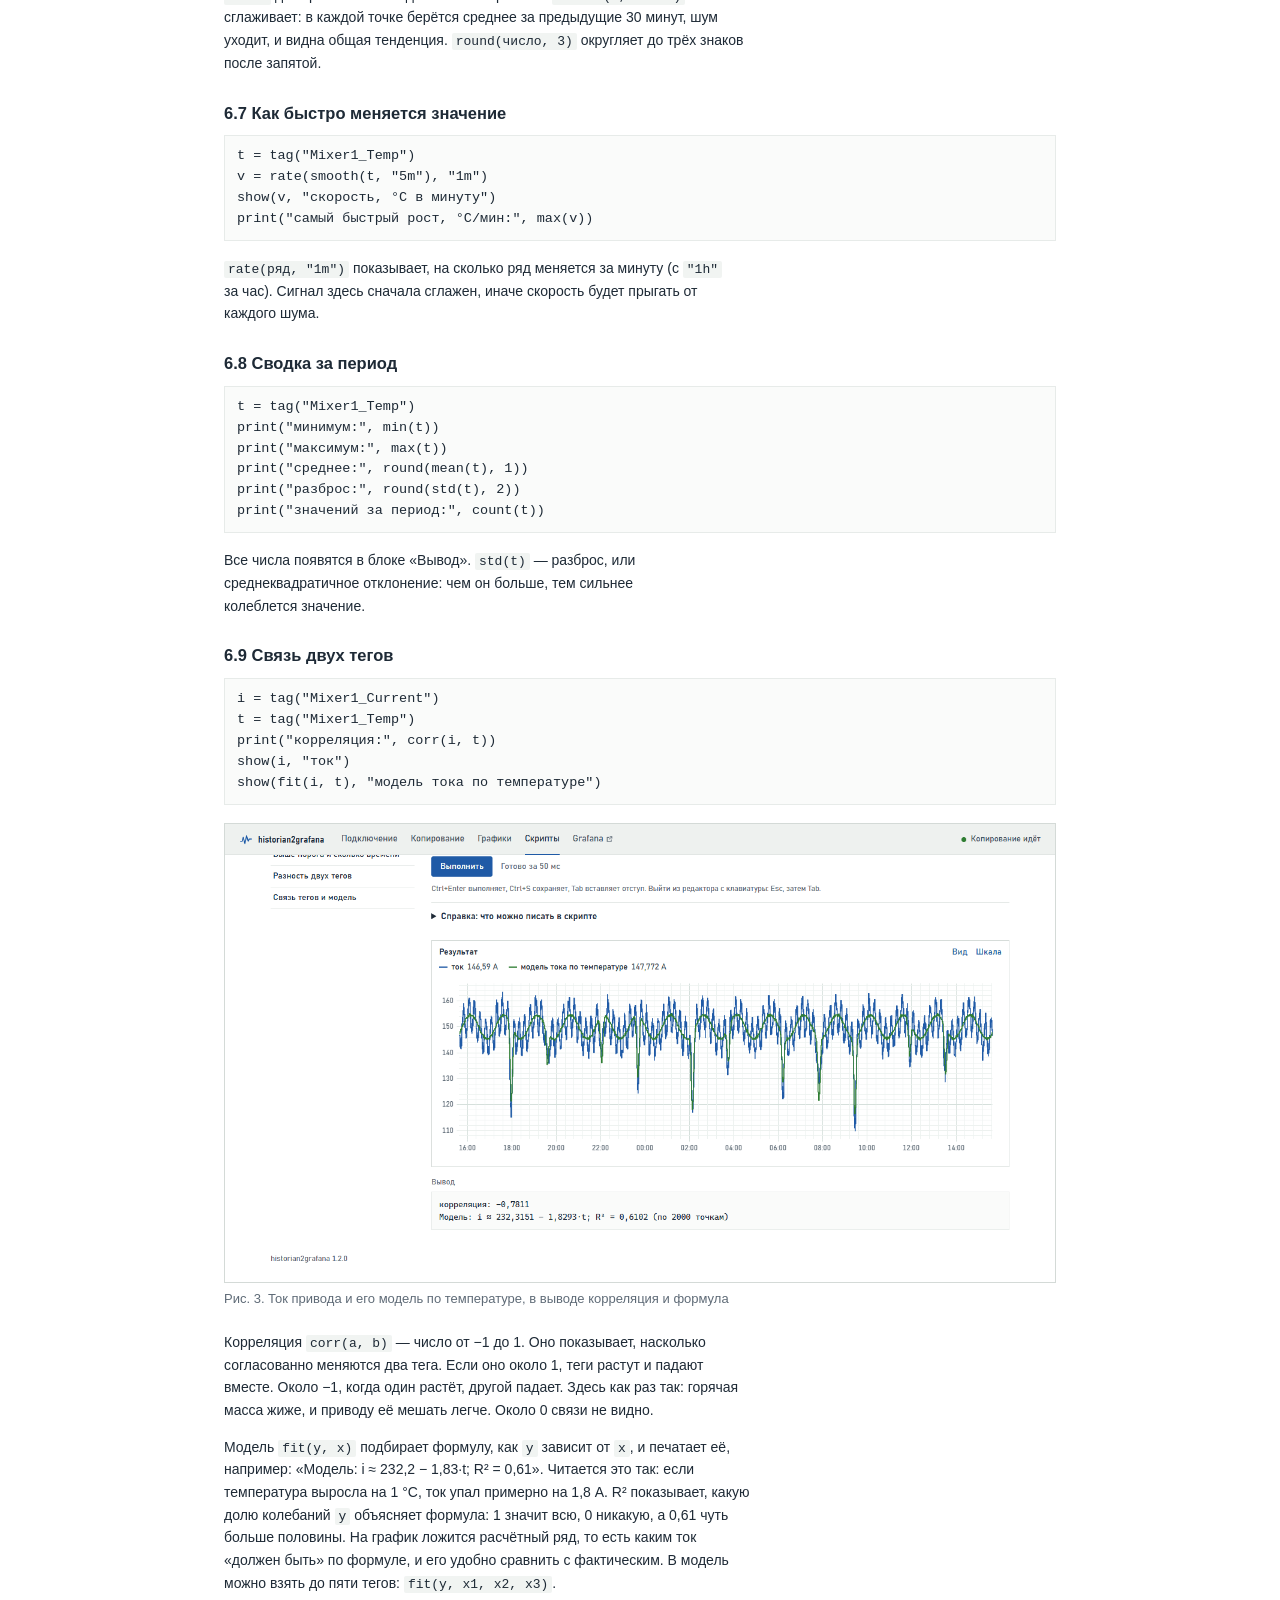
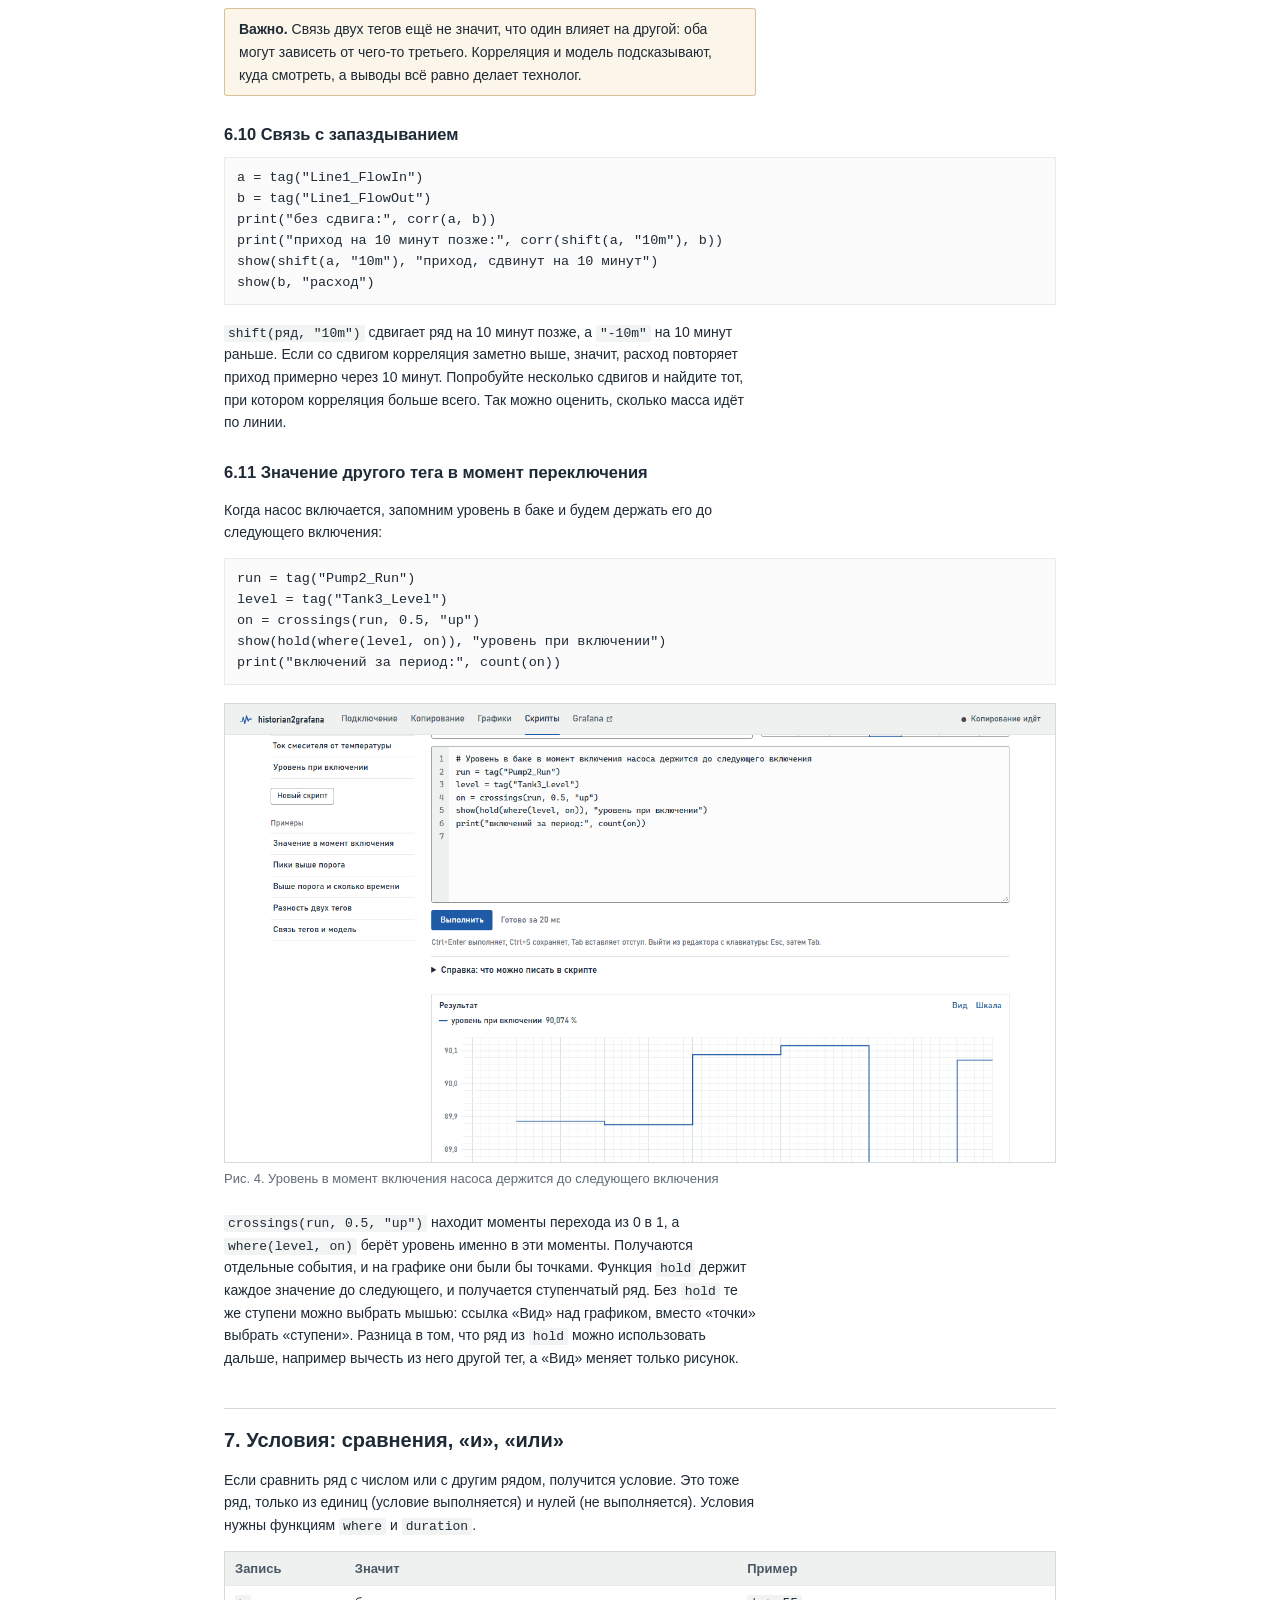
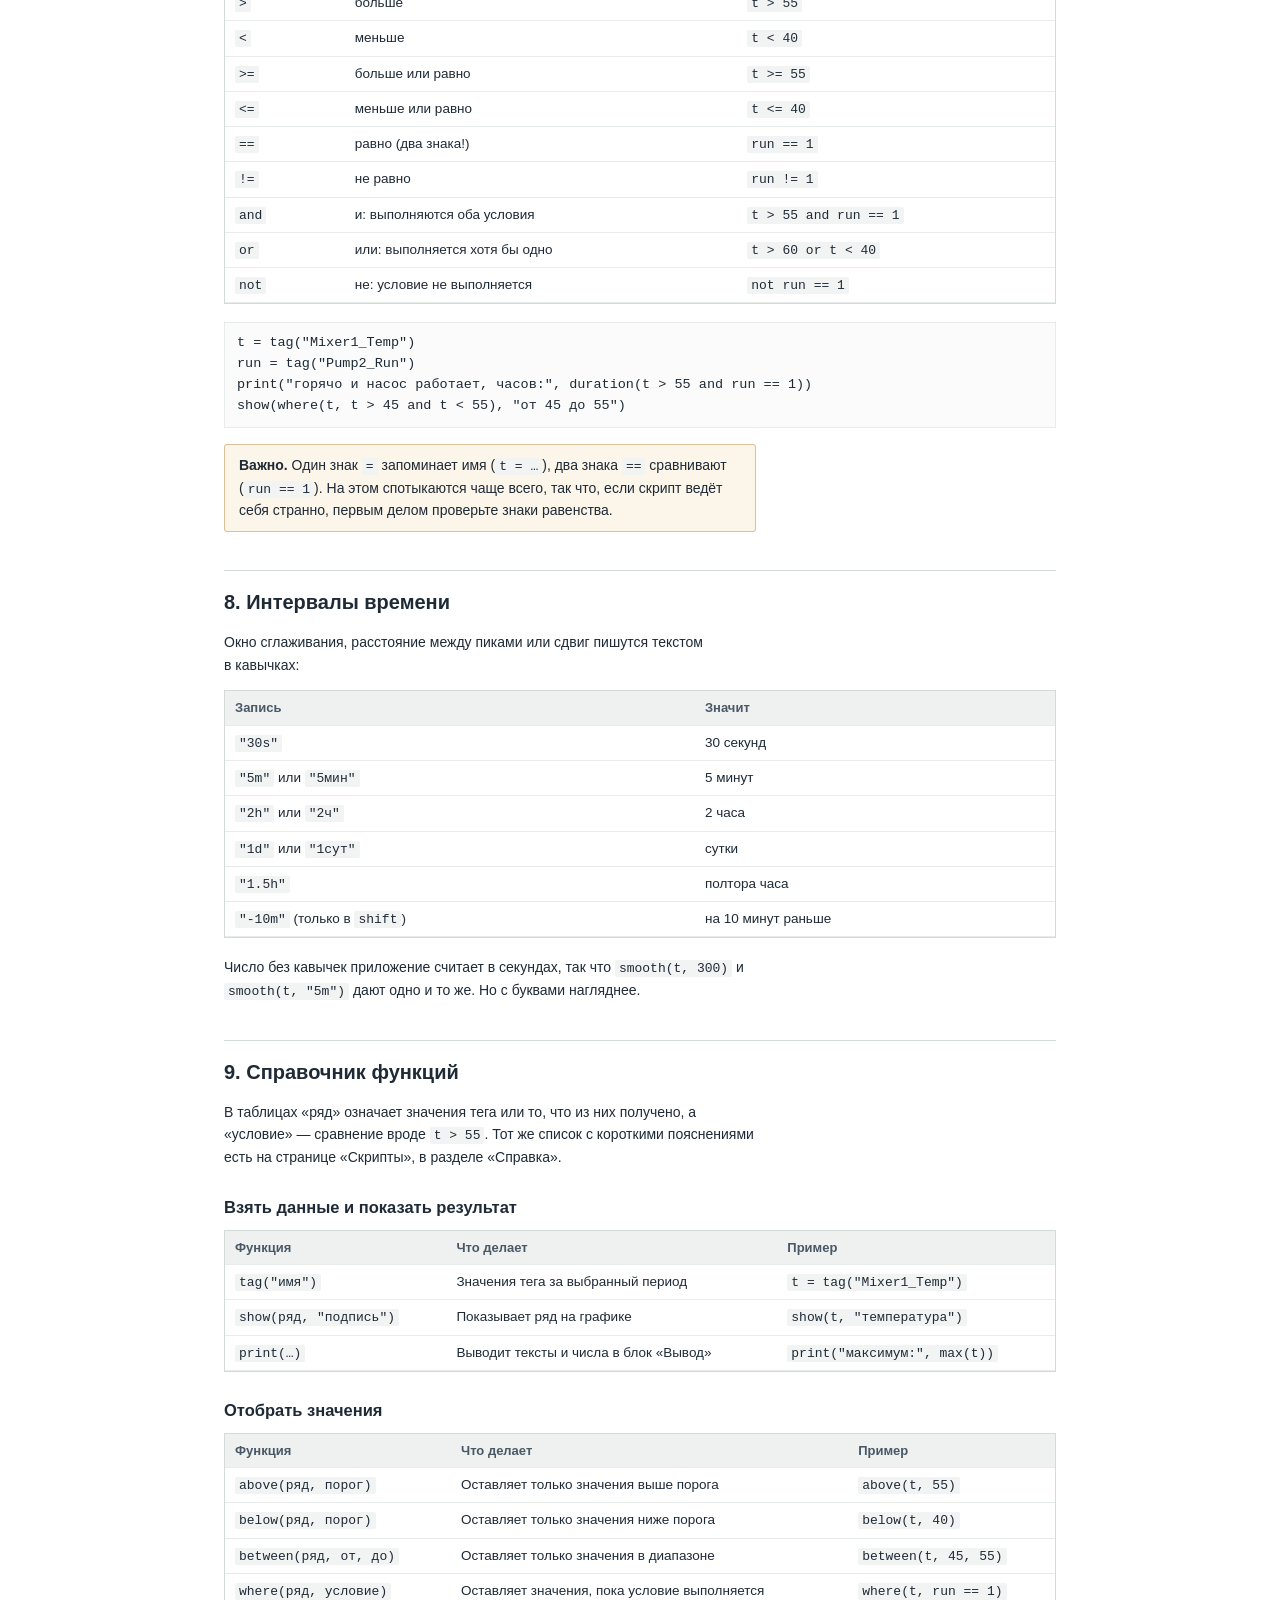
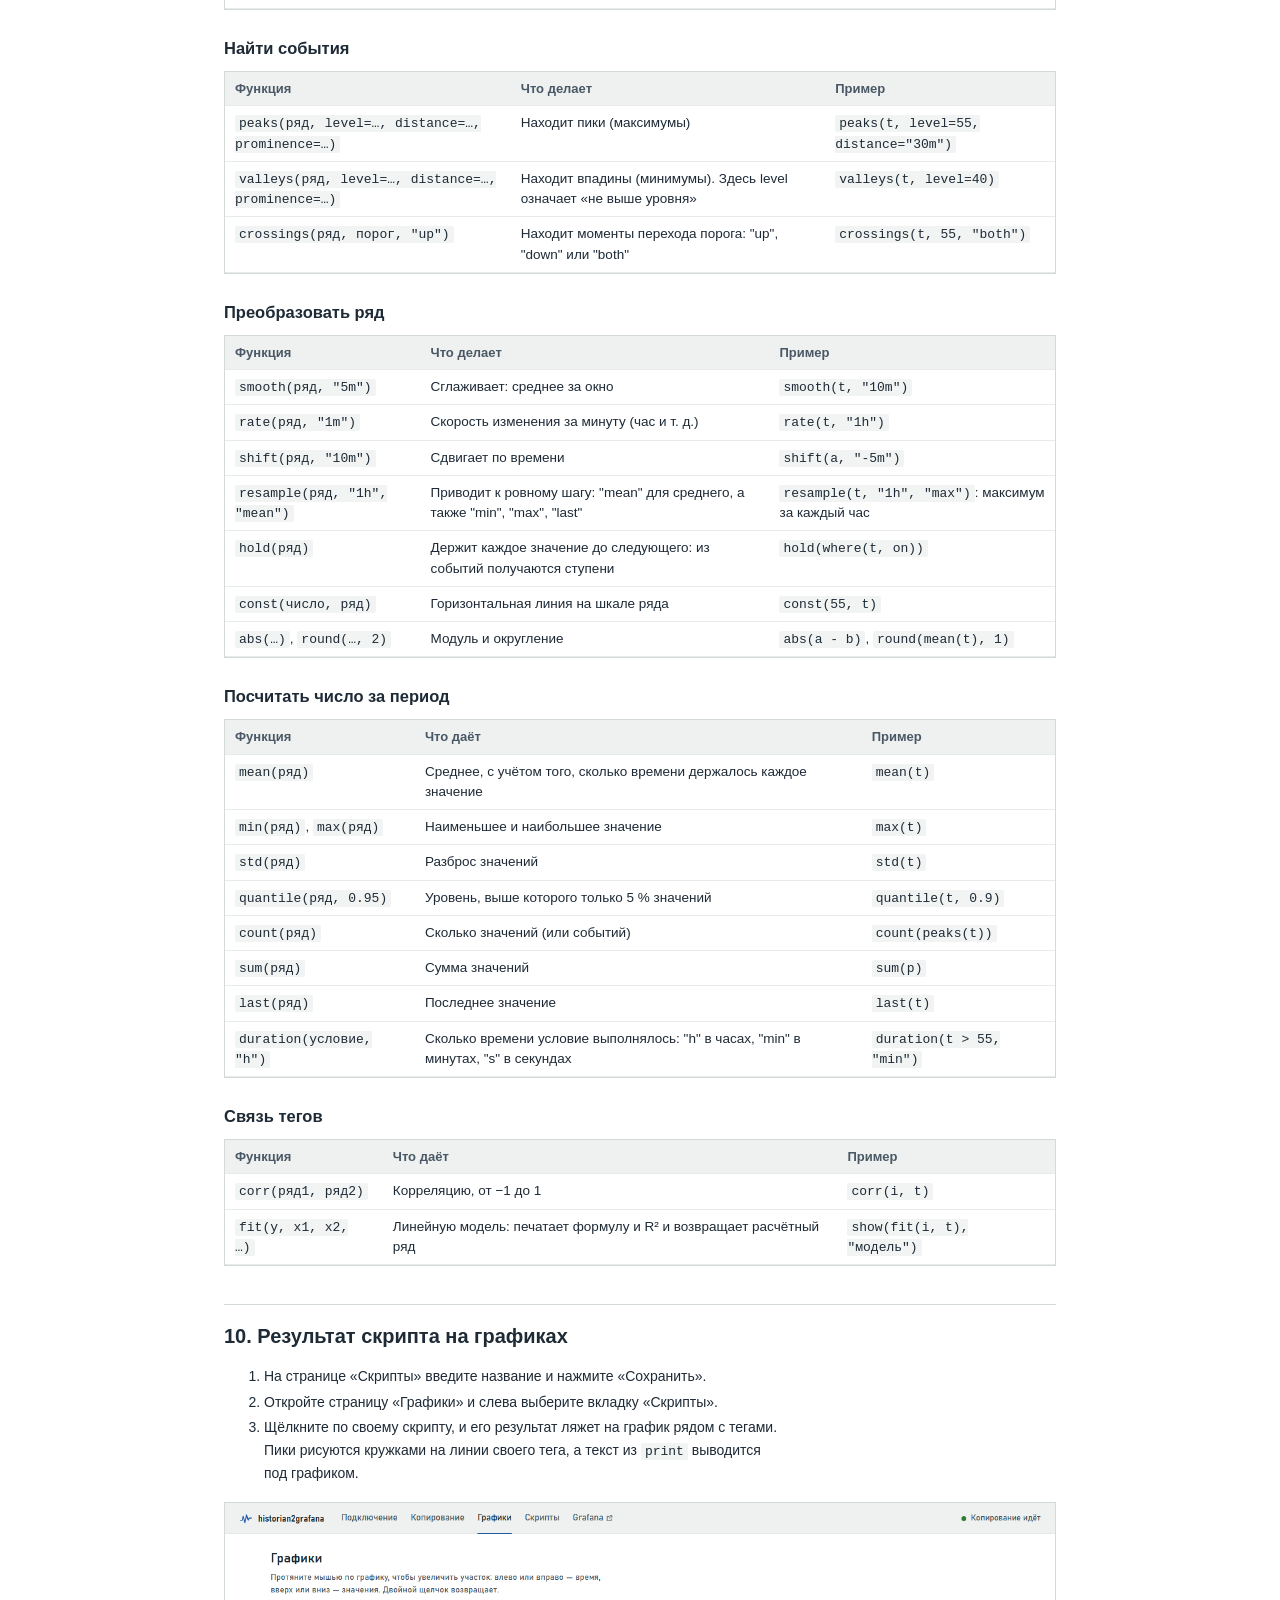
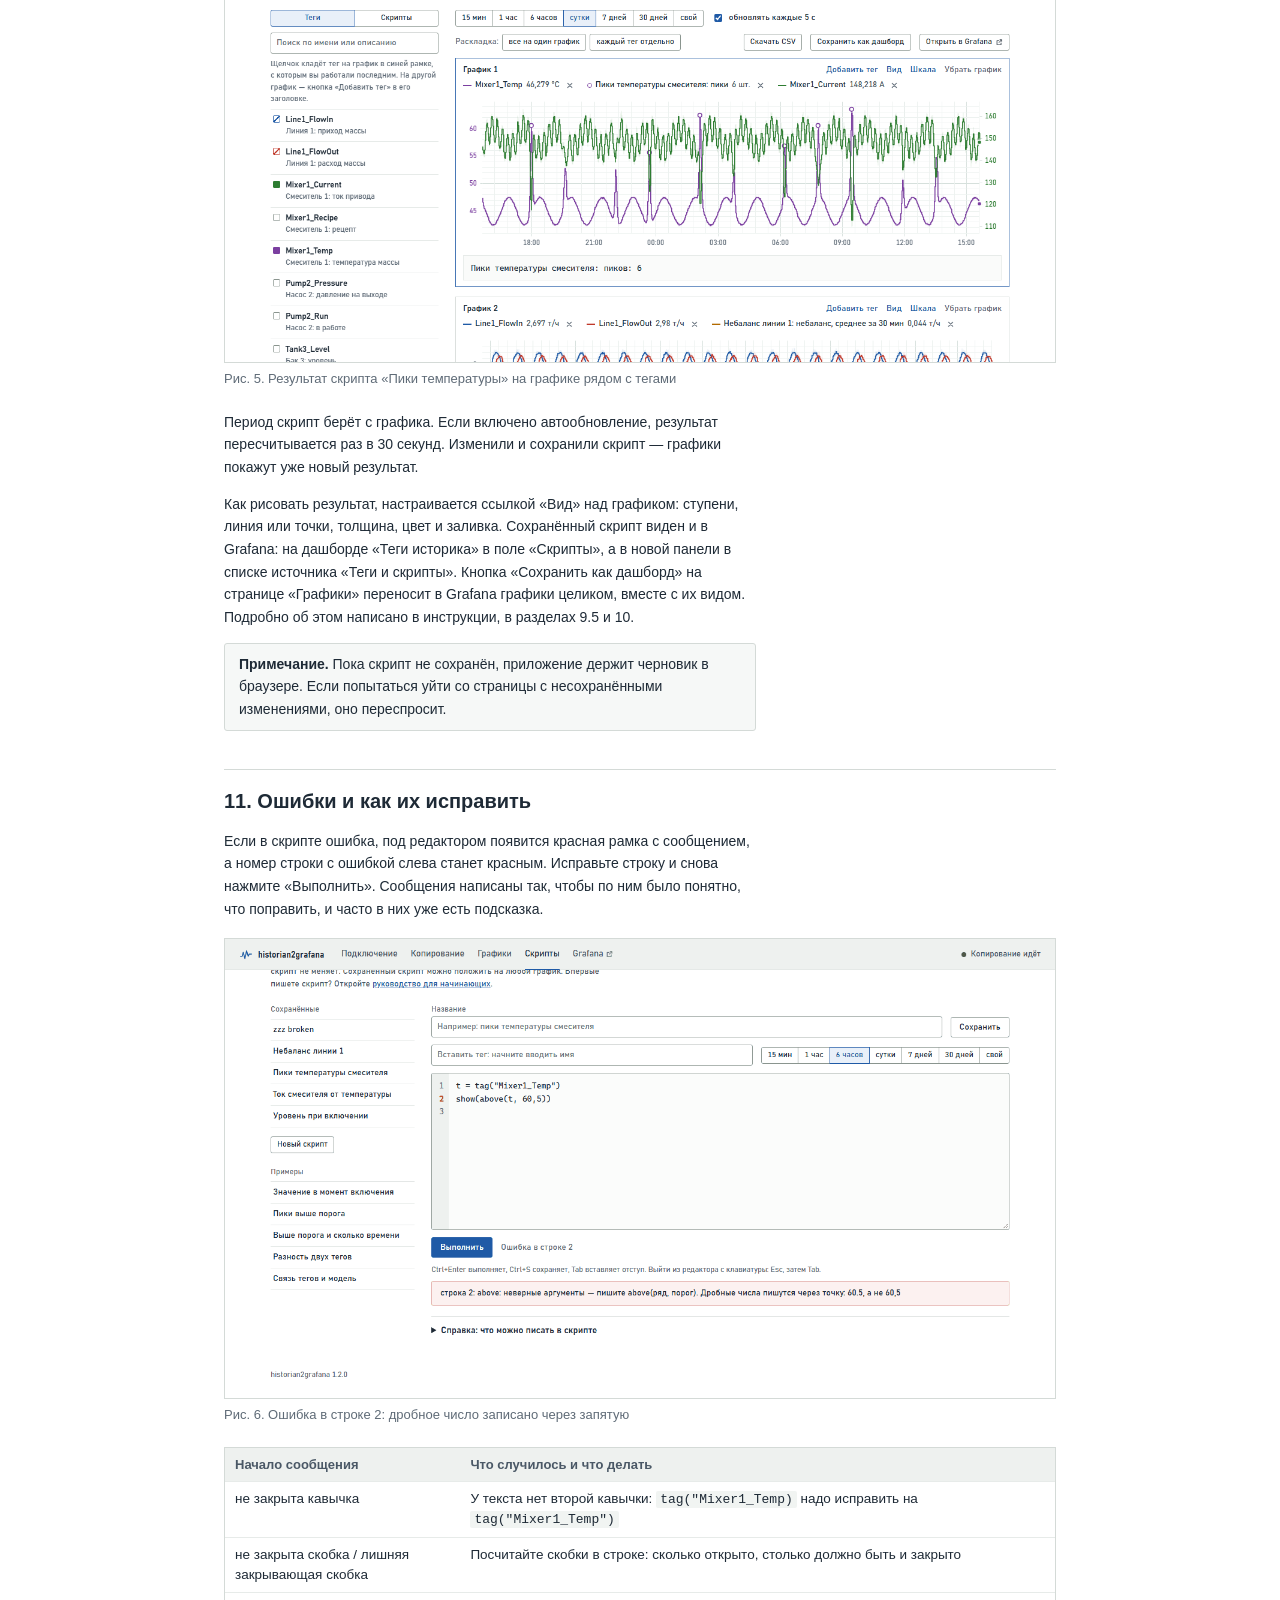
==== commit 2cd10864: "Версия 1.2.0: вид графиков, теги и скрипты в Grafana без SQL, дашборды из «Графиков»" ====
--- a/web/help/scripts.html
+++ b/web/help/scripts.html
@@ -209,6 +209,15 @@
 show(shift(a, &quot;10m&quot;), &quot;приход, сдвинут на 10 минут&quot;)
 show(b, &quot;расход&quot;)</pre>
 <p><code>shift(ряд, &quot;10m&quot;)</code> сдвигает ряд на 10 минут позже, а <code>&quot;-10m&quot;</code> на 10 минут раньше. Если со сдвигом корреляция заметно выше, значит, расход повторяет приход примерно через 10 минут. Попробуйте несколько сдвигов и найдите тот, при котором корреляция больше всего. Так можно оценить, сколько масса идёт по линии.</p>
+<h3>6.11 Значение другого тега в момент переключения</h3>
+<p>Когда насос включается, запомним уровень в баке и будем держать его до следующего включения:</p>
+<pre class="output">run = tag(&quot;Pump2_Run&quot;)
+level = tag(&quot;Tank3_Level&quot;)
+on = crossings(run, 0.5, &quot;up&quot;)
+show(hold(where(level, on)), &quot;уровень при включении&quot;)
+print(&quot;включений за период:&quot;, count(on))</pre>
+<figure><img src="img/scripts-hold.png" alt="Уровень в момент включения насоса держится до следующего включения" loading="lazy"><figcaption>Рис. 4. Уровень в момент включения насоса держится до следующего включения</figcaption></figure>
+<p><code>crossings(run, 0.5, &quot;up&quot;)</code> находит моменты перехода из 0 в 1, а <code>where(level, on)</code> берёт уровень именно в эти моменты. Получаются отдельные события, и на графике они были бы точками. Функция <code>hold</code> держит каждое значение до следующего, и получается ступенчатый ряд. Без <code>hold</code> те же ступени можно выбрать мышью: ссылка «Вид» над графиком, вместо «точки» выбрать «ступени». Разница в том, что ряд из <code>hold</code> можно использовать дальше, например вычесть из него другой тег, а «Вид» меняет только рисунок.</p>
 <h2 id="7-условия-сравнения-и-или">7. Условия: сравнения, «и», «или»</h2>
 <p>Если сравнить ряд с числом или с другим рядом, получится условие. Это тоже ряд, только из единиц (условие выполняется) и нулей (не выполняется). Условия нужны функциям <code>where</code> и <code>duration</code>.</p>
 <div class="table-wrap"><table><thead><tr>
@@ -288,6 +297,7 @@
 <tr><td><code>rate(ряд, &quot;1m&quot;)</code></td><td>Скорость изменения за минуту (час и т. д.)</td><td><code>rate(t, &quot;1h&quot;)</code></td></tr>
 <tr><td><code>shift(ряд, &quot;10m&quot;)</code></td><td>Сдвигает по времени</td><td><code>shift(a, &quot;-5m&quot;)</code></td></tr>
 <tr><td><code>resample(ряд, &quot;1h&quot;, &quot;mean&quot;)</code></td><td>Приводит к ровному шагу: &quot;mean&quot; для среднего, а также &quot;min&quot;, &quot;max&quot;, &quot;last&quot;</td><td><code>resample(t, &quot;1h&quot;, &quot;max&quot;)</code>: максимум за каждый час</td></tr>
+<tr><td><code>hold(ряд)</code></td><td>Держит каждое значение до следующего: из событий получаются ступени</td><td><code>hold(where(t, on))</code></td></tr>
 <tr><td><code>const(число, ряд)</code></td><td>Горизонтальная линия на шкале ряда</td><td><code>const(55, t)</code></td></tr>
 <tr><td><code>abs(…)</code>, <code>round(…, 2)</code></td><td>Модуль и округление</td><td><code>abs(a - b)</code>, <code>round(mean(t), 1)</code></td></tr>
 </tbody></table></div>
@@ -321,12 +331,13 @@
 <li>Откройте страницу «Графики» и слева выберите вкладку «Скрипты».</li>
 <li>Щёлкните по своему скрипту, и его результат ляжет на график рядом с тегами. Пики рисуются кружками на линии своего тега, а текст из <code>print</code> выводится под графиком.</li>
 </ol>
-<figure><img src="img/charts.png" alt="Результат скрипта «Пики температуры» на графике рядом с тегами" loading="lazy"><figcaption>Рис. 4. Результат скрипта «Пики температуры» на графике рядом с тегами</figcaption></figure>
+<figure><img src="img/charts.png" alt="Результат скрипта «Пики температуры» на графике рядом с тегами" loading="lazy"><figcaption>Рис. 5. Результат скрипта «Пики температуры» на графике рядом с тегами</figcaption></figure>
 <p>Период скрипт берёт с графика. Если включено автообновление, результат пересчитывается раз в 30 секунд. Изменили и сохранили скрипт — графики покажут уже новый результат.</p>
+<p>Как рисовать результат, настраивается ссылкой «Вид» над графиком: ступени, линия или точки, толщина, цвет и заливка. Сохранённый скрипт виден и в Grafana: на дашборде «Теги историка» в поле «Скрипты», а в новой панели в списке источника «Теги и скрипты». Кнопка «Сохранить как дашборд» на странице «Графики» переносит в Grafana графики целиком, вместе с их видом. Подробно об этом написано в инструкции, в разделах 9.5 и 10.</p>
 <div class="note "><b>Примечание.</b> Пока скрипт не сохранён, приложение держит черновик в браузере. Если попытаться уйти со страницы с несохранёнными изменениями, оно переспросит.</div>
 <h2 id="11-ошибки-и-как-их-исправить">11. Ошибки и как их исправить</h2>
 <p>Если в скрипте ошибка, под редактором появится красная рамка с сообщением, а номер строки с ошибкой слева станет красным. Исправьте строку и снова нажмите «Выполнить». Сообщения написаны так, чтобы по ним было понятно, что поправить, и часто в них уже есть подсказка.</p>
-<figure><img src="img/scripts-error.png" alt="Ошибка в строке 2: дробное число записано через запятую" loading="lazy"><figcaption>Рис. 5. Ошибка в строке 2: дробное число записано через запятую</figcaption></figure>
+<figure><img src="img/scripts-error.png" alt="Ошибка в строке 2: дробное число записано через запятую" loading="lazy"><figcaption>Рис. 6. Ошибка в строке 2: дробное число записано через запятую</figcaption></figure>
 <div class="table-wrap"><table><thead><tr>
 <th>Начало сообщения</th>
 <th>Что случилось и что делать</th>
@@ -381,6 +392,6 @@
 # интервалы: &quot;30s&quot;  &quot;5m&quot;  &quot;2h&quot;  &quot;1d&quot;
 # текст в прямых кавычках &quot;…&quot;, дробные числа через точку 60.5, комментарий после #</pre>
   </main>
-  <footer class="footer">historian2grafana 1.1.5</footer>
+  <footer class="footer">historian2grafana 1.2.0</footer>
 </body>
 </html>
--- a/web/style.css
+++ b/web/style.css
@@ -539,7 +539,24 @@
 }
 .scale-row { display: flex; gap: 6px; align-items: center; flex-wrap: wrap; }
 .scale-name { color: var(--c); font-weight: 600; }
-.scales input { width: 90px; min-height: 28px; padding: 3px 7px; font-size: 13px; }
+.scales input:not([type=checkbox]) { width: 90px; min-height: 28px; padding: 3px 7px; font-size: 13px; }
+.scales select { width: auto; min-height: 28px; padding: 3px 7px; font-size: 13px; }
+.scales .check { font-size: 13px; }
+.looks .scale-row { flex-basis: 100%; gap: 6px 10px; }
+.look-name { min-width: 180px; max-width: 320px; overflow: hidden; text-overflow: ellipsis; white-space: nowrap; }
+.swatches { display: inline-flex; gap: 4px; }
+button.swatch {
+  width: 20px;
+  height: 20px;
+  min-height: 0;
+  padding: 0;
+  border: 1px solid var(--paper);
+  border-radius: 50%;
+  background: var(--c);
+  box-shadow: 0 0 0 1px var(--rule);
+}
+button.swatch:hover { background: var(--c); box-shadow: 0 0 0 1px var(--ink-3); }
+button.swatch.on { box-shadow: 0 0 0 2px var(--ink); }
 .texts { padding: 0 12px 10px; }
 .texts .table-wrap { max-height: 220px; }
 
@@ -708,6 +725,10 @@
 .modal h2 { margin: 0 0 8px; font-size: 17px; }
 .modal-text { color: var(--ink-2); font-size: 14px; }
 .modal-text p { margin: 0 0 8px; }
+.modal .name-field { margin-bottom: 8px; }
+.saved-boards { list-style: none; margin: 4px 0 0; padding: 0; max-height: 190px; overflow-y: auto; }
+.saved-boards li { display: flex; align-items: center; gap: 10px; padding: 3px 0; }
+.saved-boards a { flex: 1; min-width: 0; overflow-wrap: anywhere; }
 
 .spinner {
   width: 14px;
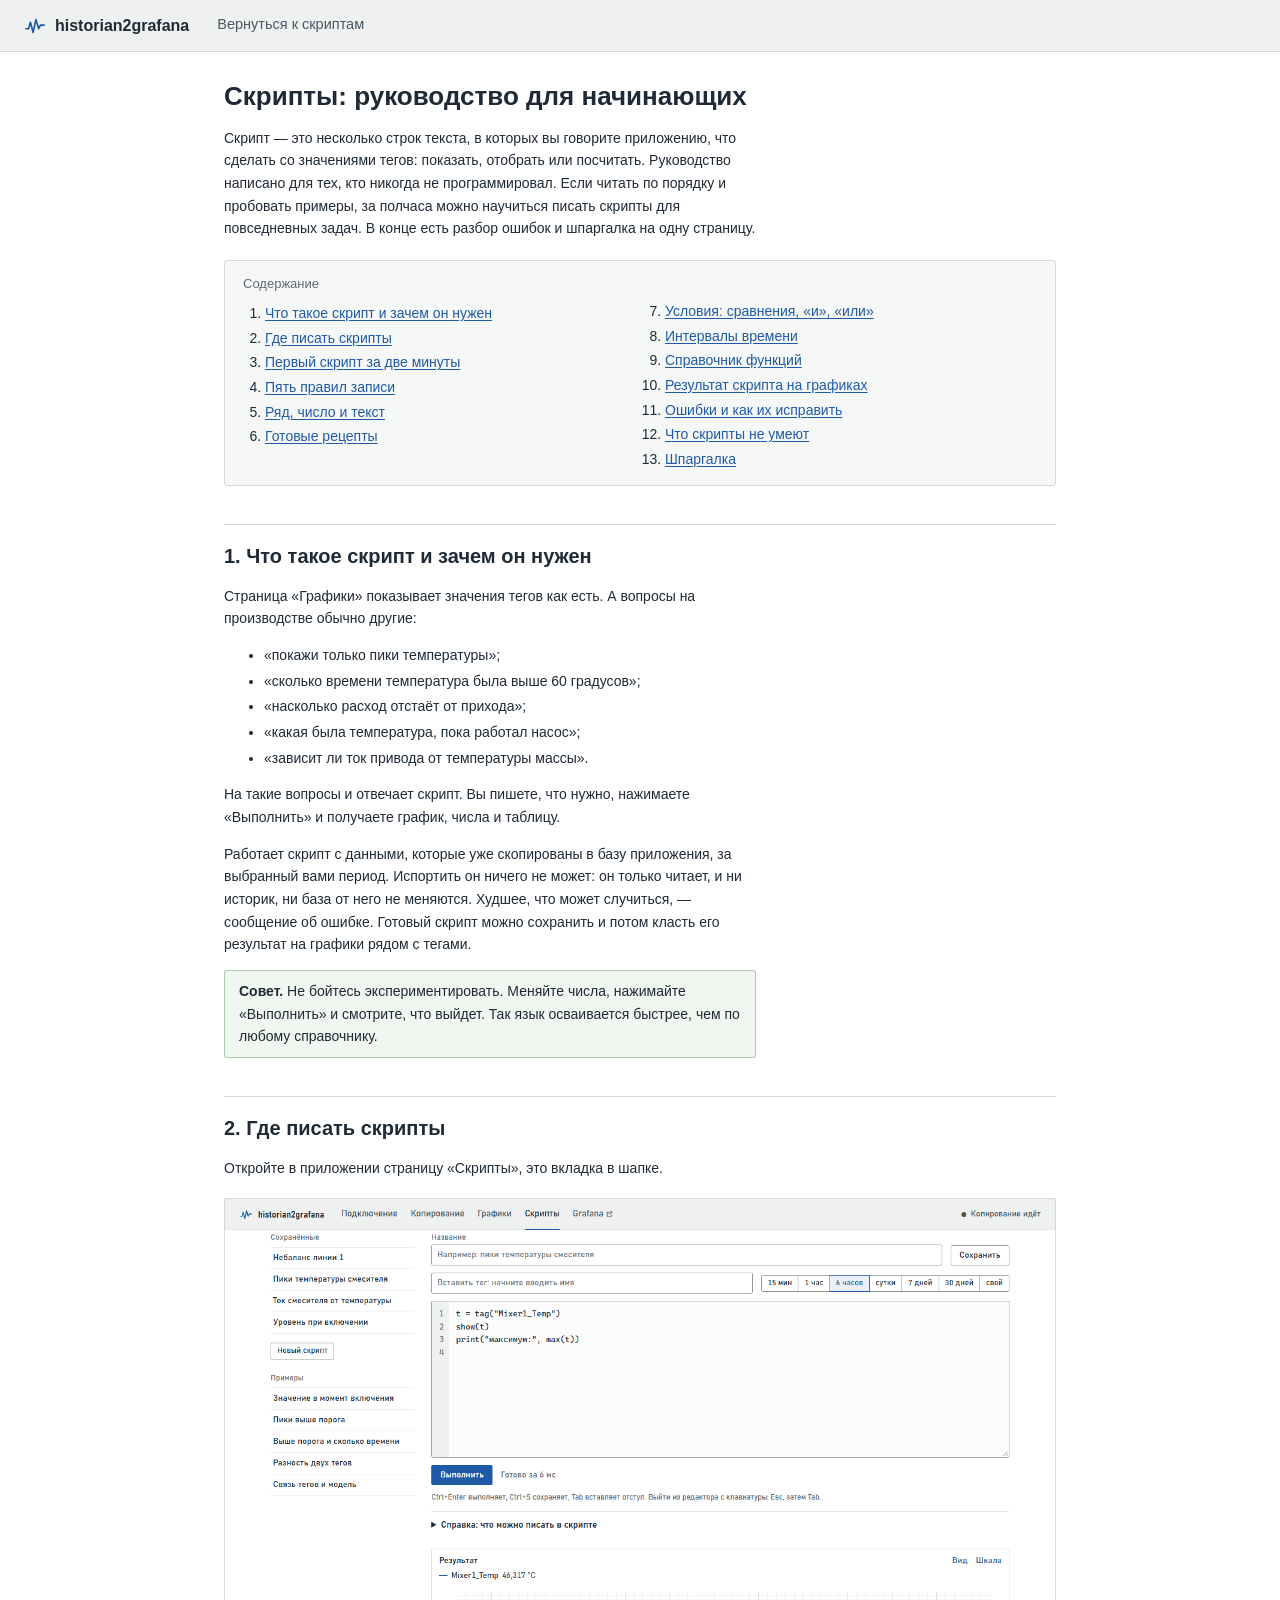
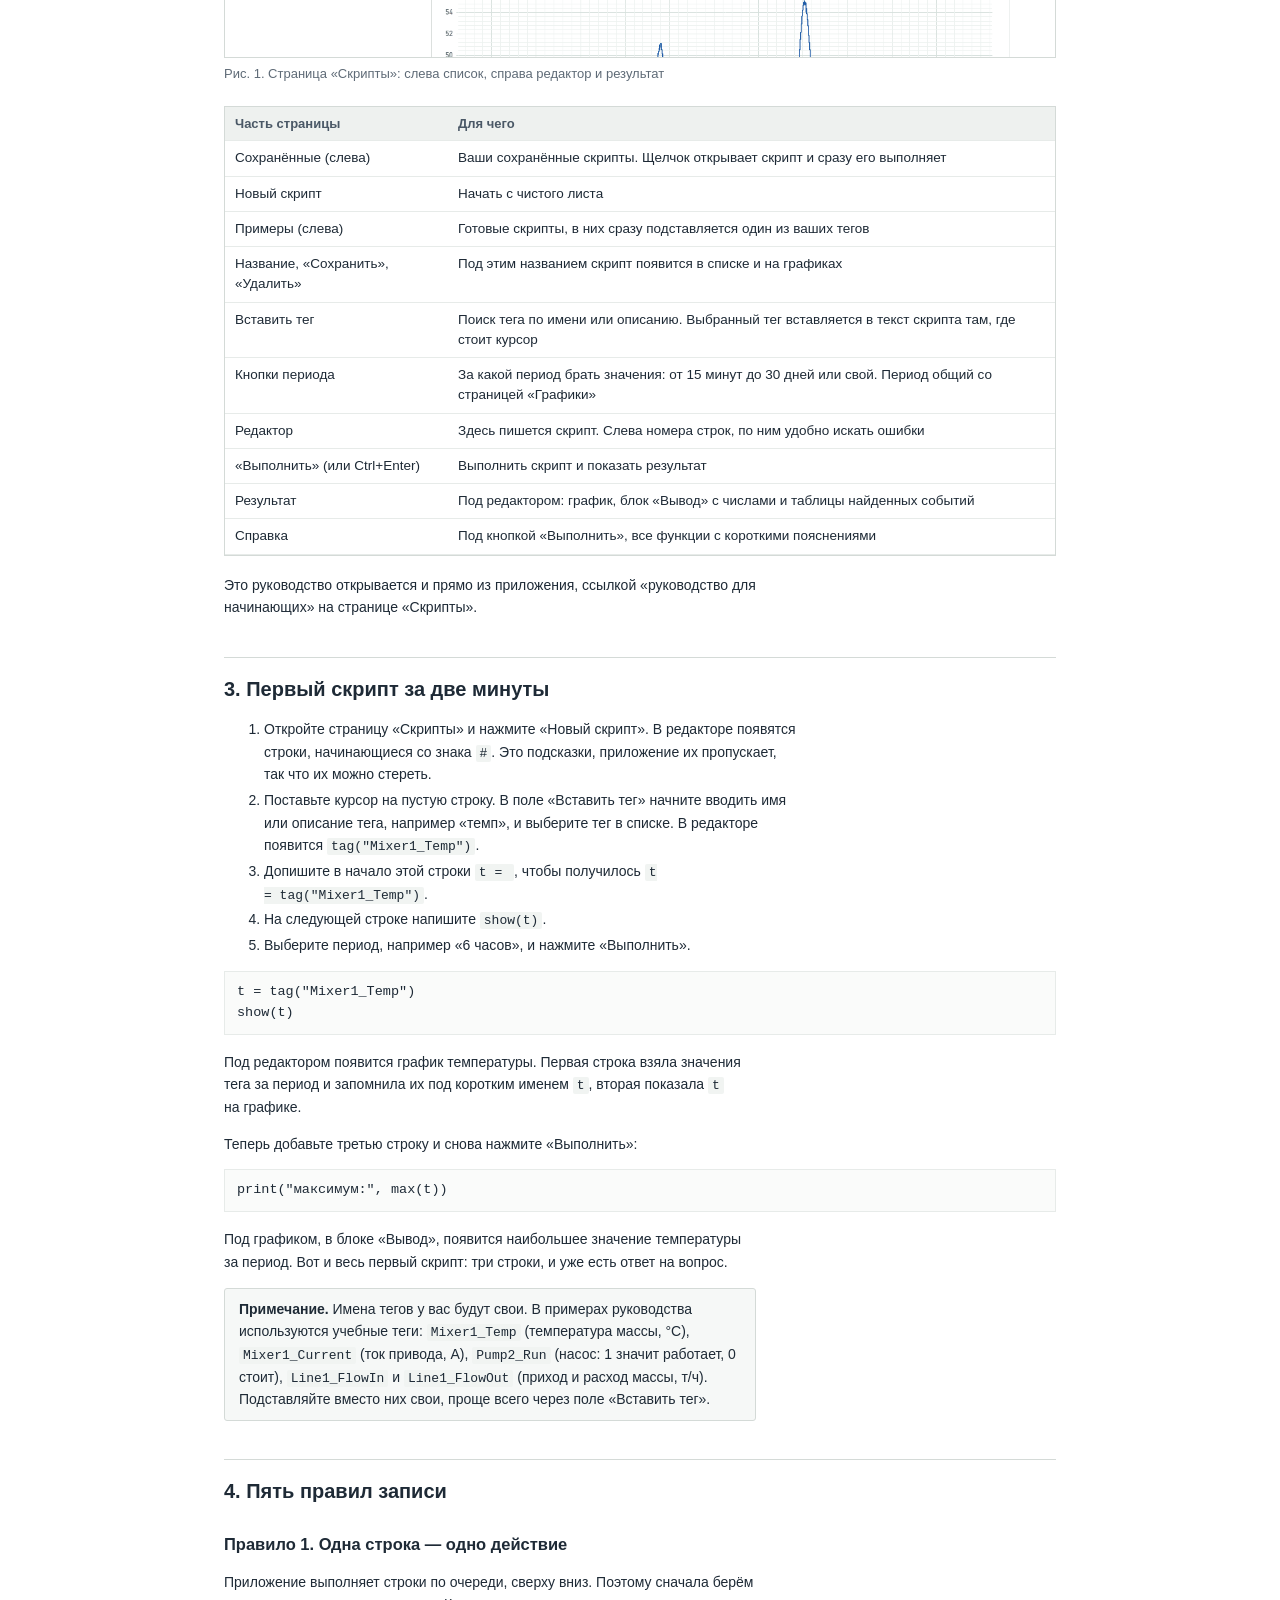
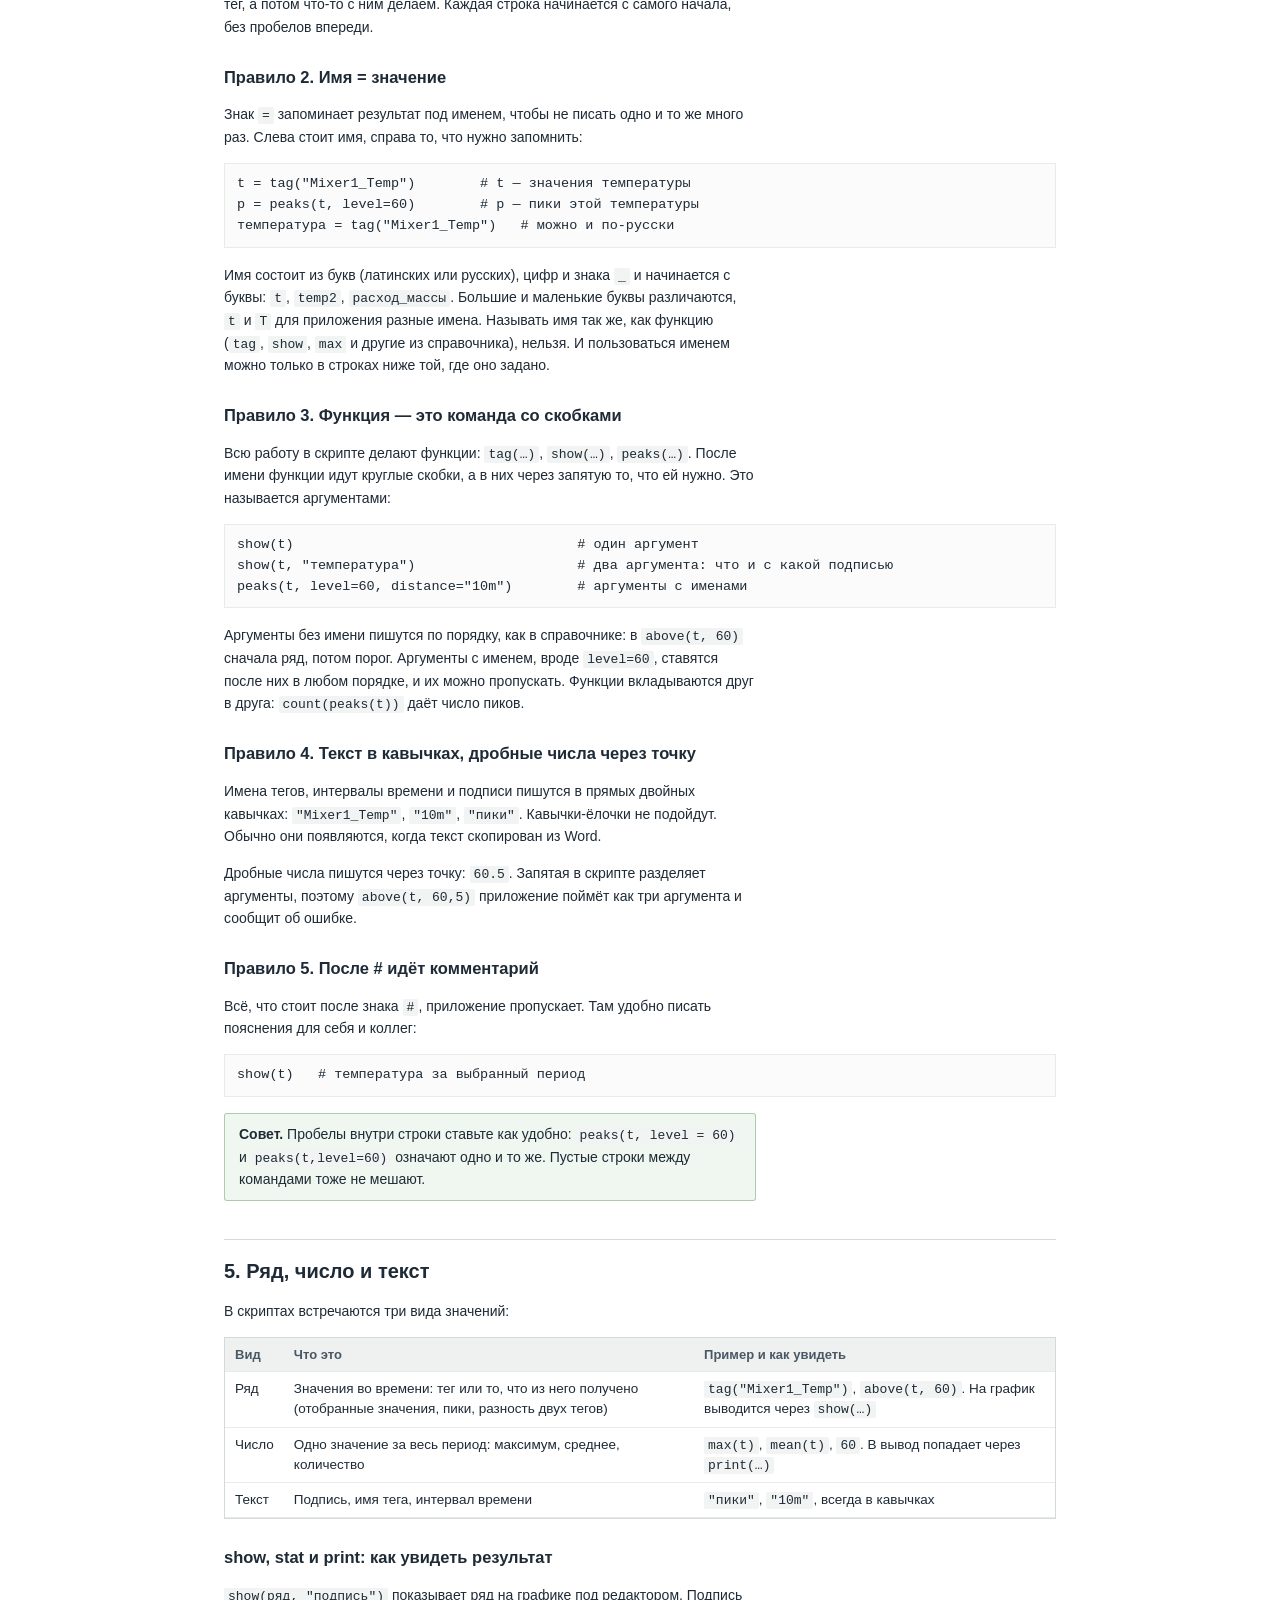
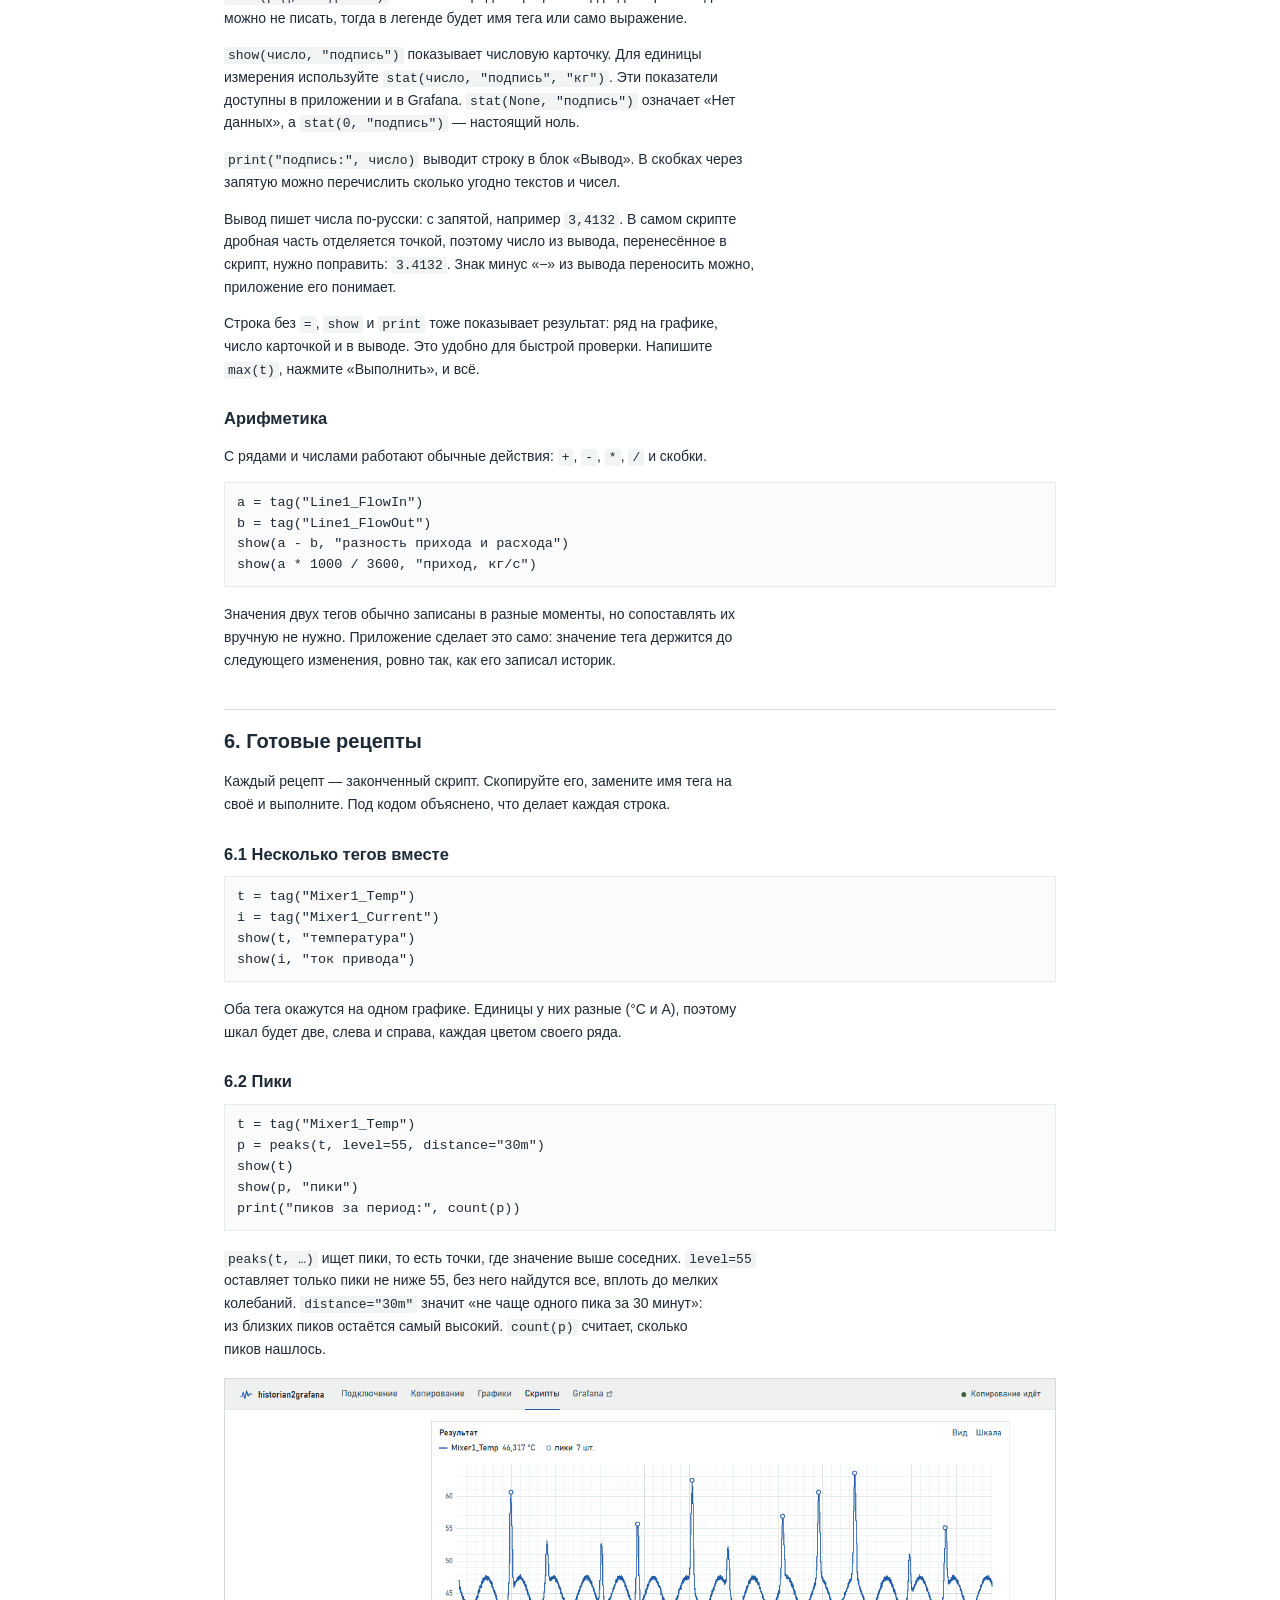
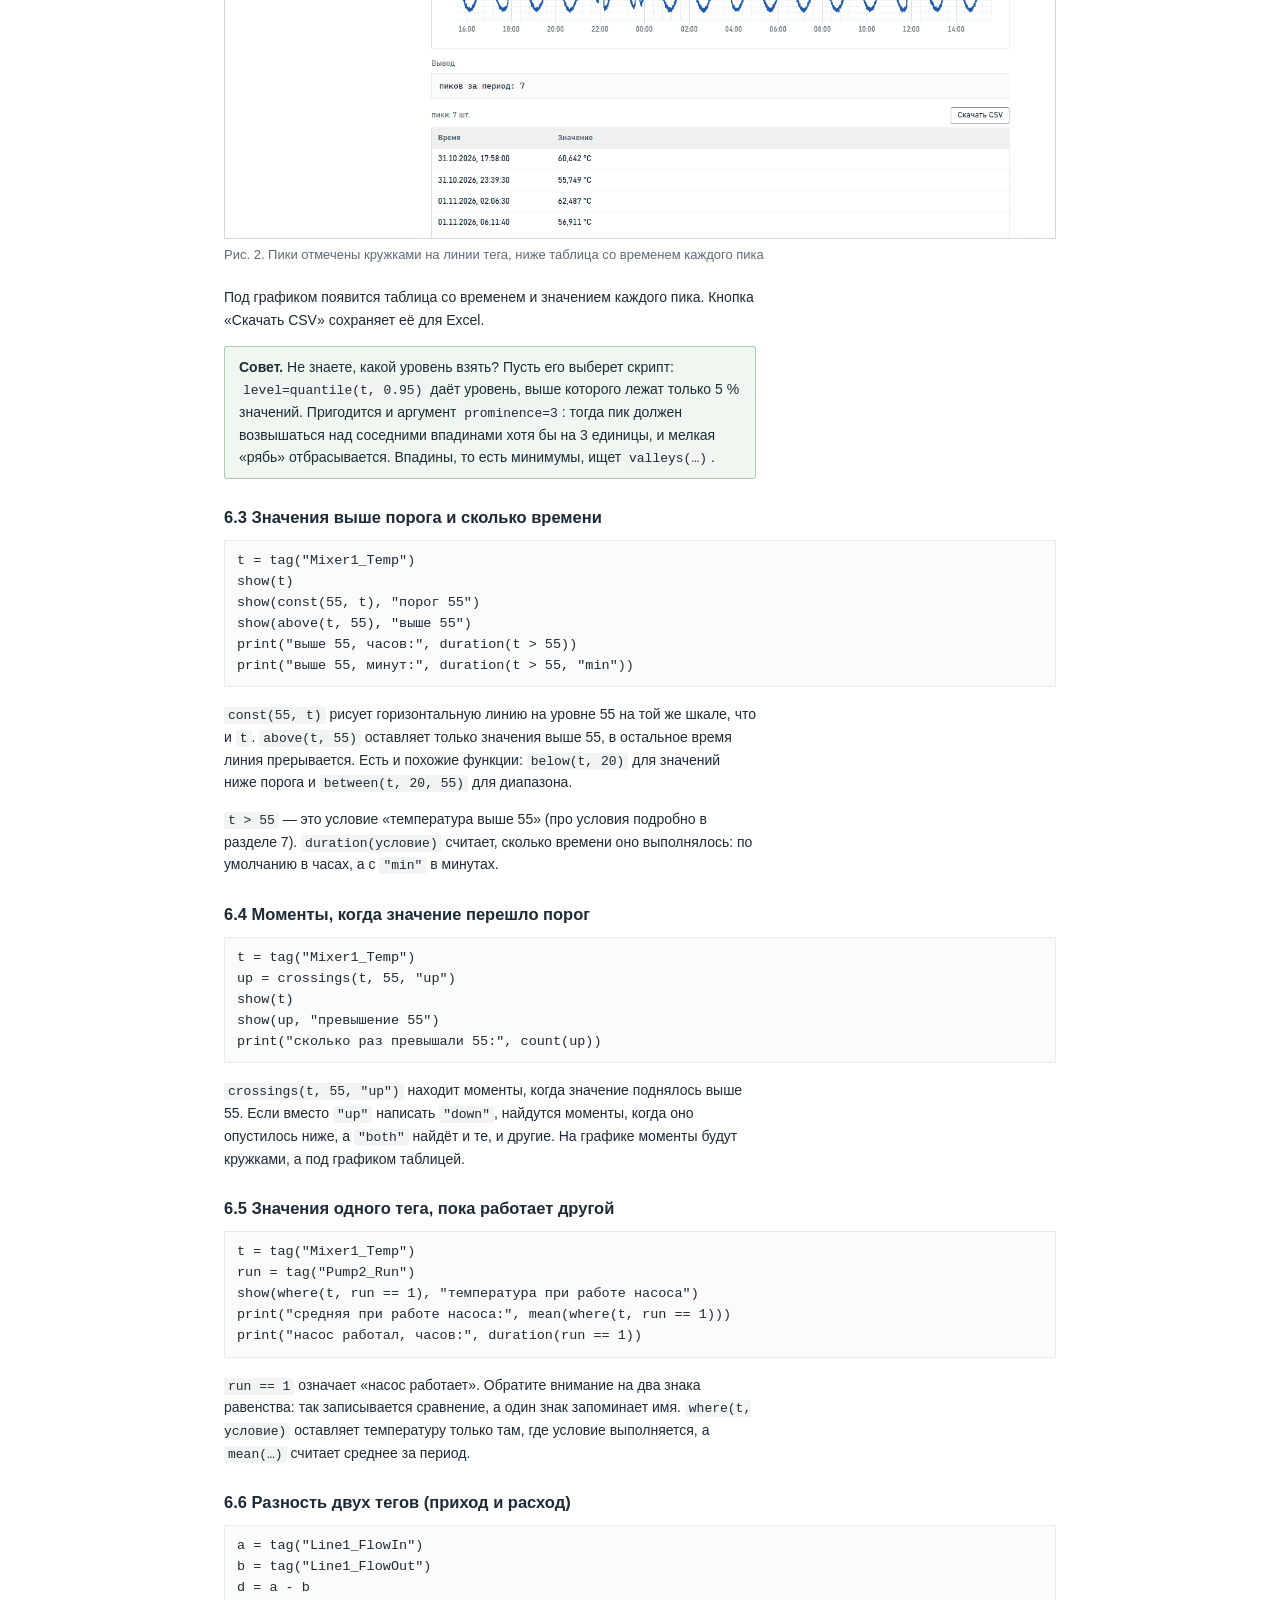
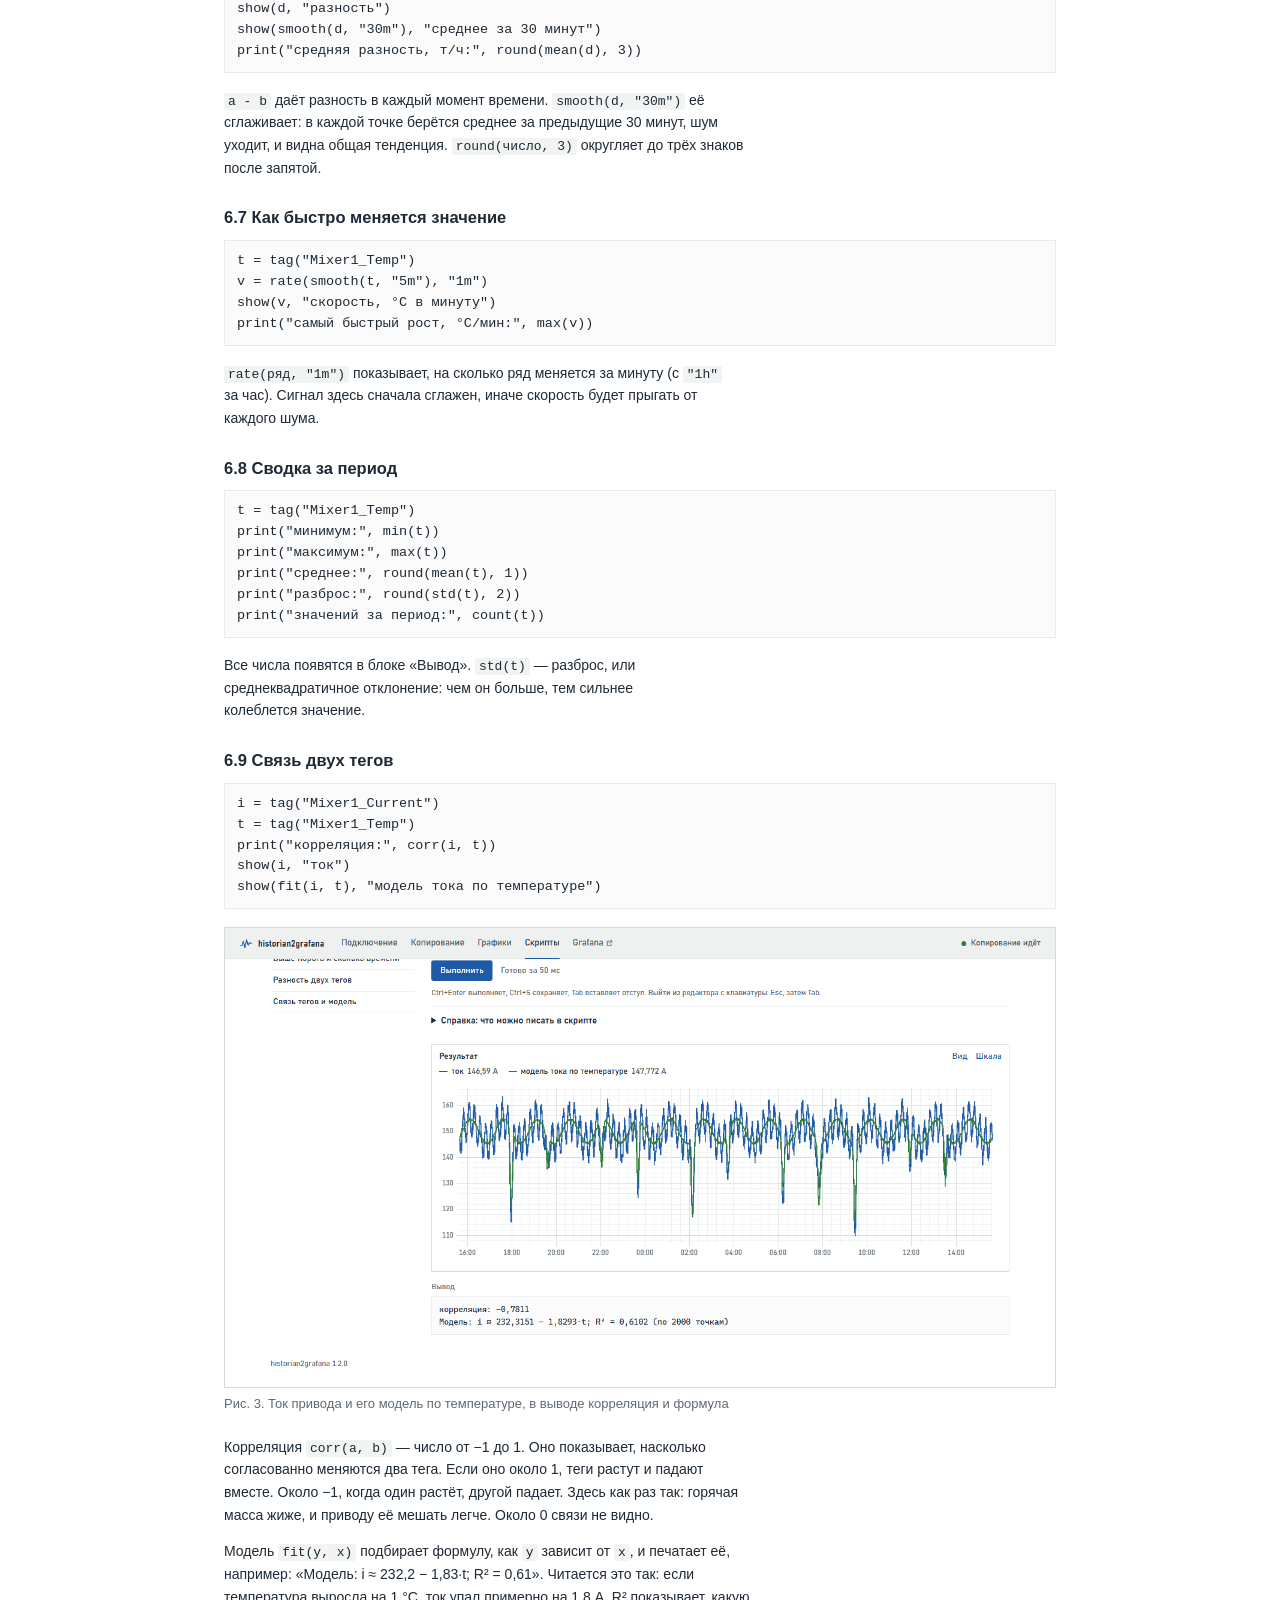
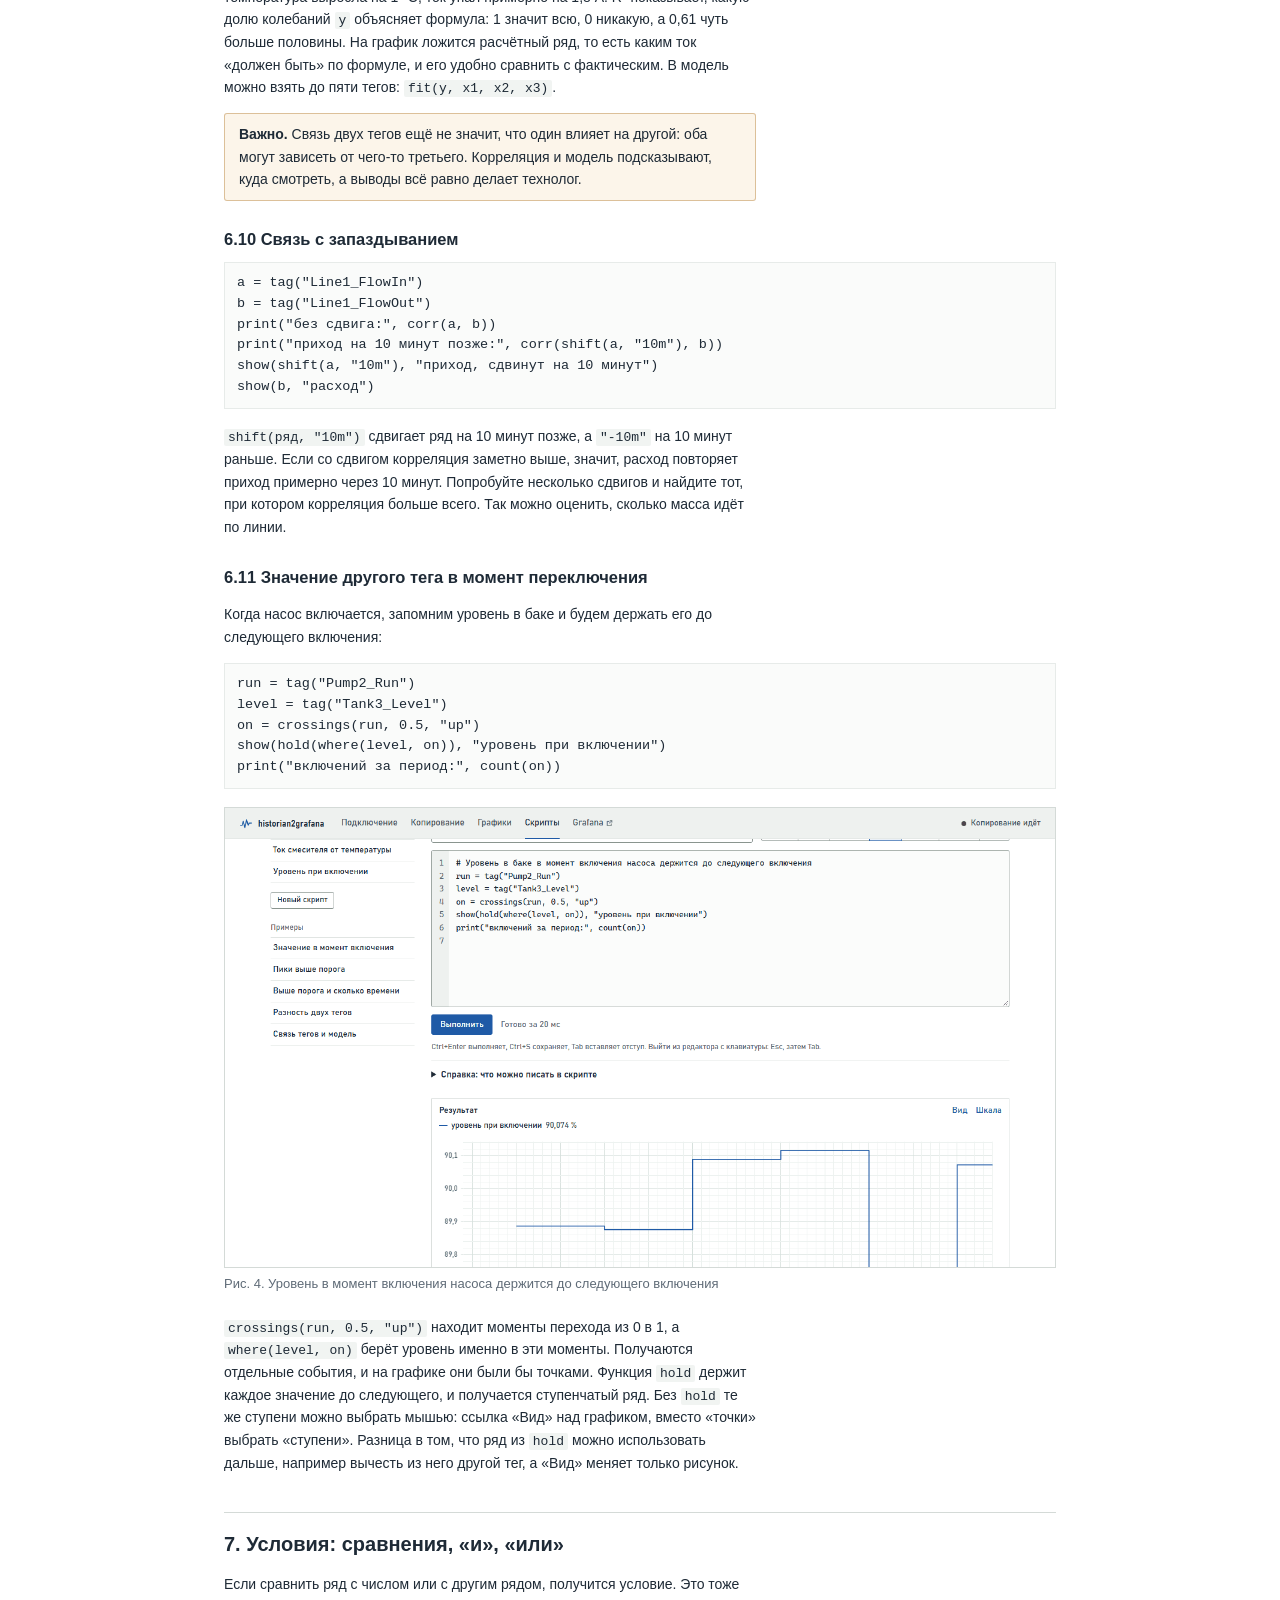
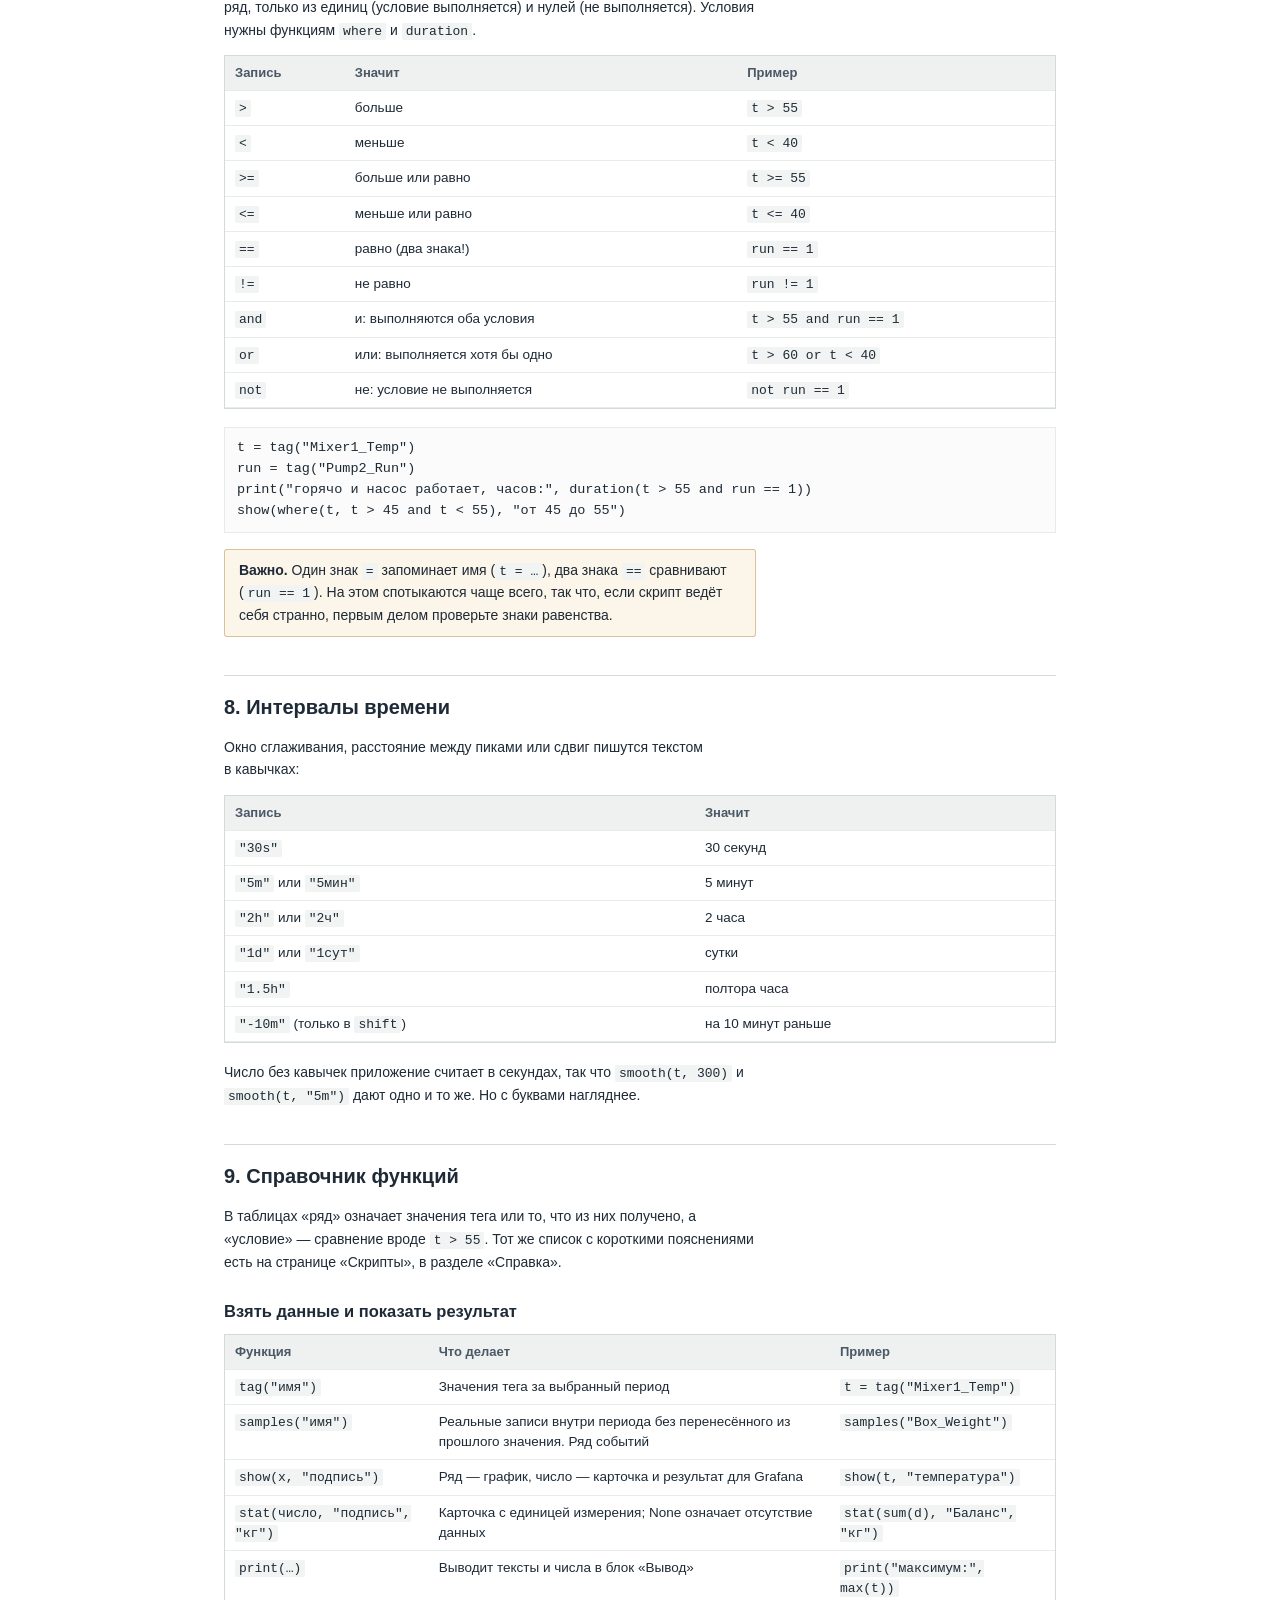
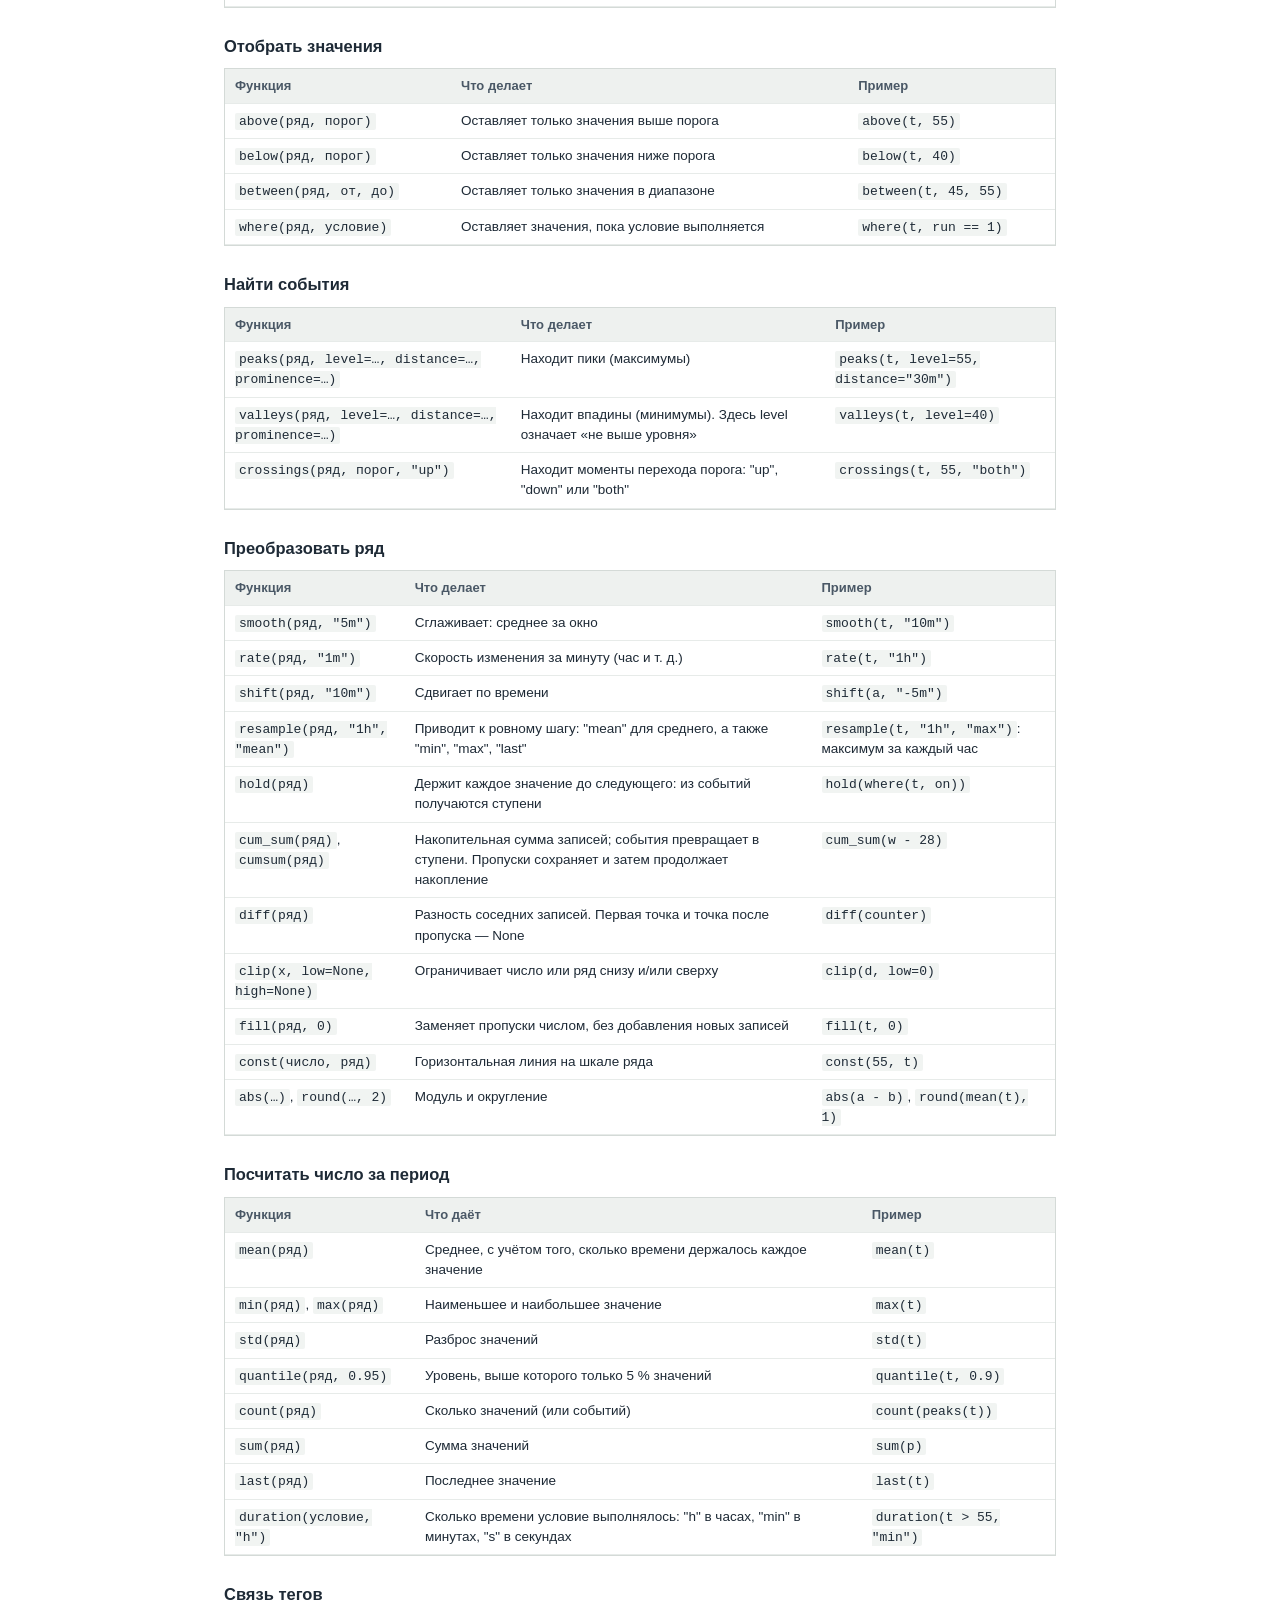
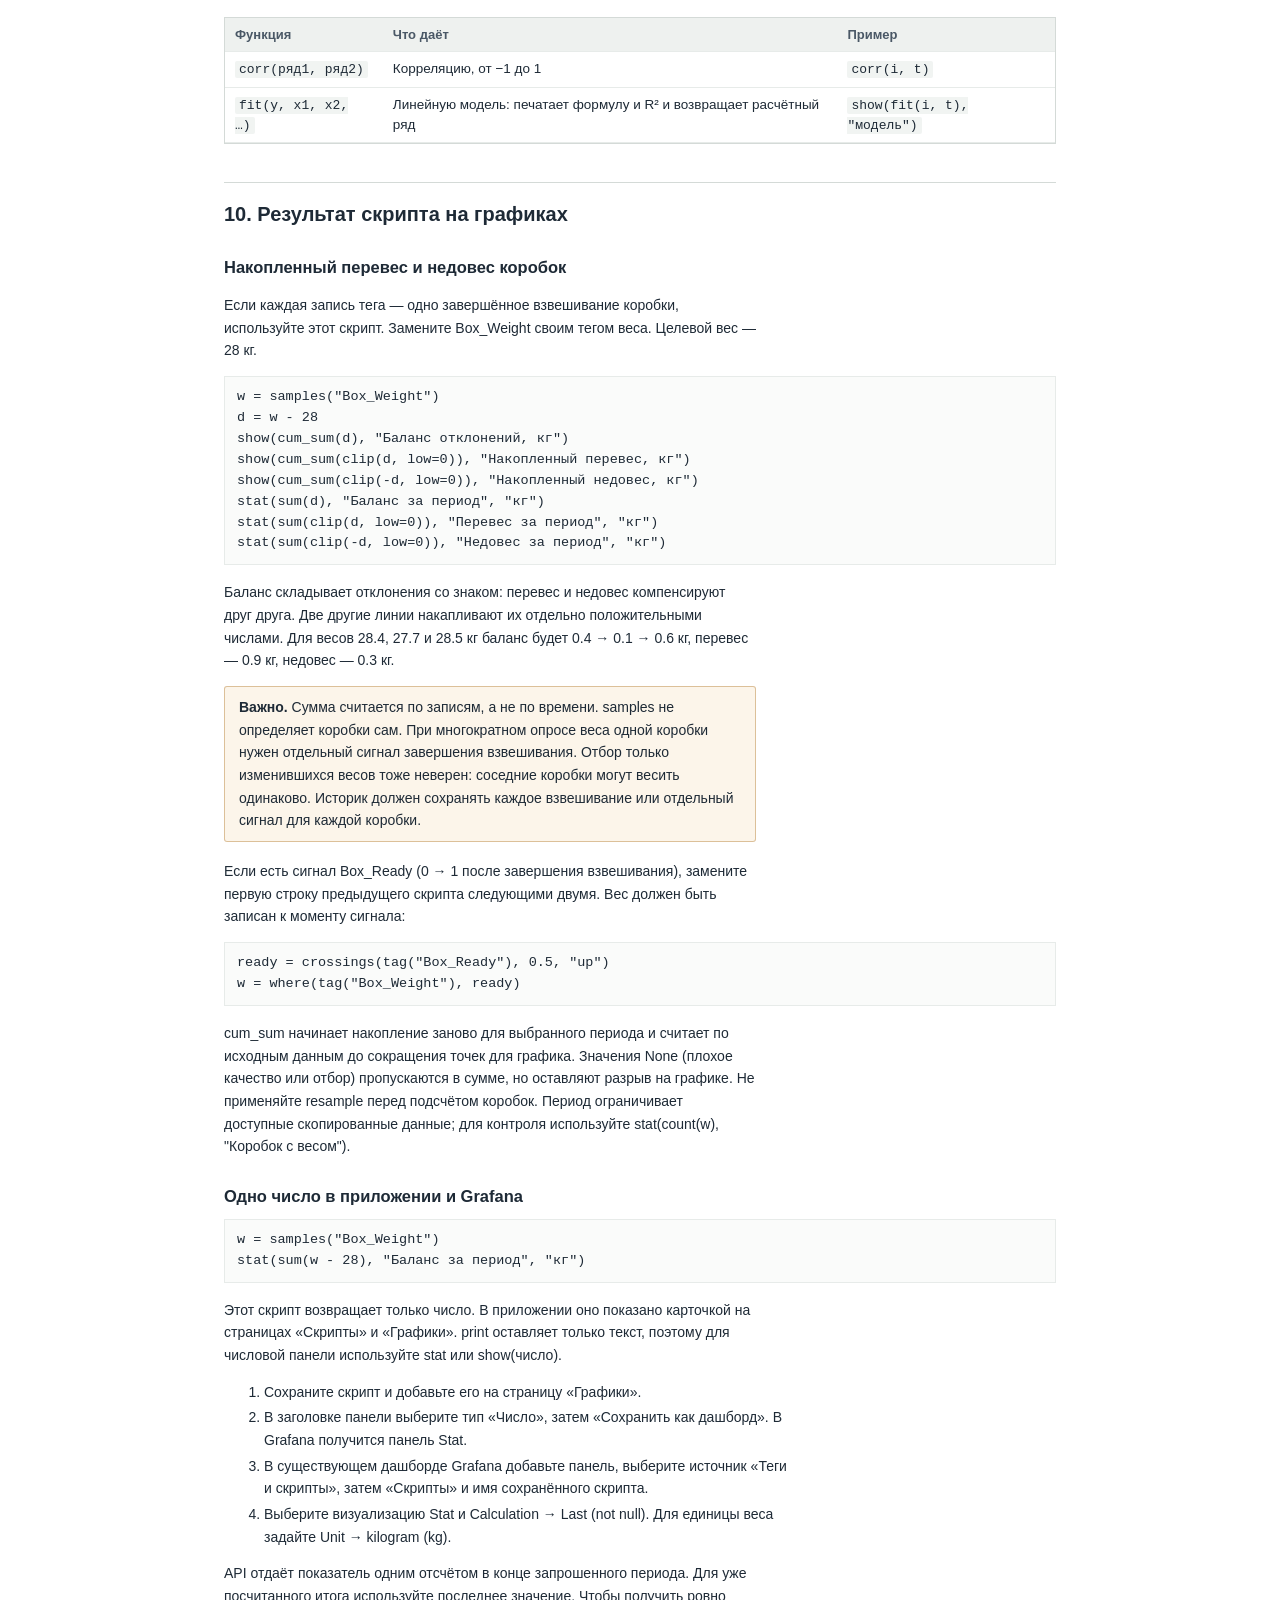
==== commit 6a152827: "Добавлены накопительные расчёты и числовые панели" ====
--- a/web/help/scripts.html
+++ b/web/help/scripts.html
@@ -116,11 +116,12 @@
 <tr><td>Число</td><td>Одно значение за весь период: максимум, среднее, количество</td><td><code>max(t)</code>, <code>mean(t)</code>, <code>60</code>. В вывод попадает через <code>print(…)</code></td></tr>
 <tr><td>Текст</td><td>Подпись, имя тега, интервал времени</td><td><code>&quot;пики&quot;</code>, <code>&quot;10m&quot;</code>, всегда в кавычках</td></tr>
 </tbody></table></div>
-<h3>show и print: как увидеть результат</h3>
+<h3>show, stat и print: как увидеть результат</h3>
 <p><code>show(ряд, &quot;подпись&quot;)</code> показывает ряд на графике под редактором. Подпись можно не писать, тогда в легенде будет имя тега или само выражение.</p>
+<p><code>show(число, &quot;подпись&quot;)</code> показывает числовую карточку. Для единицы измерения используйте <code>stat(число, &quot;подпись&quot;, &quot;кг&quot;)</code>. Эти показатели доступны в приложении и в Grafana. <code>stat(None, &quot;подпись&quot;)</code> означает «Нет данных», а <code>stat(0, &quot;подпись&quot;)</code> — настоящий ноль.</p>
 <p><code>print(&quot;подпись:&quot;, число)</code> выводит строку в блок «Вывод». В скобках через запятую можно перечислить сколько угодно текстов и чисел.</p>
 <p>Вывод пишет числа по-русски: с запятой, например <code>3,4132</code>. В самом скрипте дробная часть отделяется точкой, поэтому число из вывода, перенесённое в скрипт, нужно поправить: <code>3.4132</code>. Знак минус «−» из вывода переносить можно, приложение его понимает.</p>
-<p>Строка без <code>=</code>, <code>show</code> и <code>print</code> тоже показывает результат: ряд на графике, число в выводе. Это удобно для быстрой проверки. Напишите <code>max(t)</code>, нажмите «Выполнить», и всё.</p>
+<p>Строка без <code>=</code>, <code>show</code> и <code>print</code> тоже показывает результат: ряд на графике, число карточкой и в выводе. Это удобно для быстрой проверки. Напишите <code>max(t)</code>, нажмите «Выполнить», и всё.</p>
 <h3>Арифметика</h3>
 <p>С рядами и числами работают обычные действия: <code>+</code>, <code>-</code>, <code>*</code>, <code>/</code> и скобки.</p>
 <pre class="output">a = tag(&quot;Line1_FlowIn&quot;)
@@ -263,7 +264,9 @@
 <th>Пример</th>
 </tr></thead><tbody>
 <tr><td><code>tag(&quot;имя&quot;)</code></td><td>Значения тега за выбранный период</td><td><code>t = tag(&quot;Mixer1_Temp&quot;)</code></td></tr>
-<tr><td><code>show(ряд, &quot;подпись&quot;)</code></td><td>Показывает ряд на графике</td><td><code>show(t, &quot;температура&quot;)</code></td></tr>
+<tr><td><code>samples(&quot;имя&quot;)</code></td><td>Реальные записи внутри периода без перенесённого из прошлого значения. Ряд событий</td><td><code>samples(&quot;Box_Weight&quot;)</code></td></tr>
+<tr><td><code>show(x, &quot;подпись&quot;)</code></td><td>Ряд — график, число — карточка и результат для Grafana</td><td><code>show(t, &quot;температура&quot;)</code></td></tr>
+<tr><td><code>stat(число, &quot;подпись&quot;, &quot;кг&quot;)</code></td><td>Карточка с единицей измерения; None означает отсутствие данных</td><td><code>stat(sum(d), &quot;Баланс&quot;, &quot;кг&quot;)</code></td></tr>
 <tr><td><code>print(…)</code></td><td>Выводит тексты и числа в блок «Вывод»</td><td><code>print(&quot;максимум:&quot;, max(t))</code></td></tr>
 </tbody></table></div>
 <h3>Отобрать значения</h3>
@@ -298,6 +301,10 @@
 <tr><td><code>shift(ряд, &quot;10m&quot;)</code></td><td>Сдвигает по времени</td><td><code>shift(a, &quot;-5m&quot;)</code></td></tr>
 <tr><td><code>resample(ряд, &quot;1h&quot;, &quot;mean&quot;)</code></td><td>Приводит к ровному шагу: &quot;mean&quot; для среднего, а также &quot;min&quot;, &quot;max&quot;, &quot;last&quot;</td><td><code>resample(t, &quot;1h&quot;, &quot;max&quot;)</code>: максимум за каждый час</td></tr>
 <tr><td><code>hold(ряд)</code></td><td>Держит каждое значение до следующего: из событий получаются ступени</td><td><code>hold(where(t, on))</code></td></tr>
+<tr><td><code>cum_sum(ряд)</code>, <code>cumsum(ряд)</code></td><td>Накопительная сумма записей; события превращает в ступени. Пропуски сохраняет и затем продолжает накопление</td><td><code>cum_sum(w - 28)</code></td></tr>
+<tr><td><code>diff(ряд)</code></td><td>Разность соседних записей. Первая точка и точка после пропуска — None</td><td><code>diff(counter)</code></td></tr>
+<tr><td><code>clip(x, low=None, high=None)</code></td><td>Ограничивает число или ряд снизу и/или сверху</td><td><code>clip(d, low=0)</code></td></tr>
+<tr><td><code>fill(ряд, 0)</code></td><td>Заменяет пропуски числом, без добавления новых записей</td><td><code>fill(t, 0)</code></td></tr>
 <tr><td><code>const(число, ряд)</code></td><td>Горизонтальная линия на шкале ряда</td><td><code>const(55, t)</code></td></tr>
 <tr><td><code>abs(…)</code>, <code>round(…, 2)</code></td><td>Модуль и округление</td><td><code>abs(a - b)</code>, <code>round(mean(t), 1)</code></td></tr>
 </tbody></table></div>
@@ -326,6 +333,34 @@
 <tr><td><code>fit(y, x1, x2, …)</code></td><td>Линейную модель: печатает формулу и R² и возвращает расчётный ряд</td><td><code>show(fit(i, t), &quot;модель&quot;)</code></td></tr>
 </tbody></table></div>
 <h2 id="10-результат-скрипта-на-графиках">10. Результат скрипта на графиках</h2>
+<h3>Накопленный перевес и недовес коробок</h3>
+<p>Если каждая запись тега — одно завершённое взвешивание коробки, используйте этот скрипт. Замените Box_Weight своим тегом веса. Целевой вес — 28 кг.</p>
+<pre class="output">w = samples(&quot;Box_Weight&quot;)
+d = w - 28
+show(cum_sum(d), &quot;Баланс отклонений, кг&quot;)
+show(cum_sum(clip(d, low=0)), &quot;Накопленный перевес, кг&quot;)
+show(cum_sum(clip(-d, low=0)), &quot;Накопленный недовес, кг&quot;)
+stat(sum(d), &quot;Баланс за период&quot;, &quot;кг&quot;)
+stat(sum(clip(d, low=0)), &quot;Перевес за период&quot;, &quot;кг&quot;)
+stat(sum(clip(-d, low=0)), &quot;Недовес за период&quot;, &quot;кг&quot;)</pre>
+<p>Баланс складывает отклонения со знаком: перевес и недовес компенсируют друг друга. Две другие линии накапливают их отдельно положительными числами. Для весов 28.4, 27.7 и 28.5 кг баланс будет 0.4 → 0.1 → 0.6 кг, перевес — 0.9 кг, недовес — 0.3 кг.</p>
+<div class="note warn"><b>Важно.</b> Сумма считается по записям, а не по времени. samples не определяет коробки сам. При многократном опросе веса одной коробки нужен отдельный сигнал завершения взвешивания. Отбор только изменившихся весов тоже неверен: соседние коробки могут весить одинаково. Историк должен сохранять каждое взвешивание или отдельный сигнал для каждой коробки.</div>
+<p>Если есть сигнал Box_Ready (0 → 1 после завершения взвешивания), замените первую строку предыдущего скрипта следующими двумя. Вес должен быть записан к моменту сигнала:</p>
+<pre class="output">ready = crossings(tag(&quot;Box_Ready&quot;), 0.5, &quot;up&quot;)
+w = where(tag(&quot;Box_Weight&quot;), ready)</pre>
+<p>cum_sum начинает накопление заново для выбранного периода и считает по исходным данным до сокращения точек для графика. Значения None (плохое качество или отбор) пропускаются в сумме, но оставляют разрыв на графике. Не применяйте resample перед подсчётом коробок. Период ограничивает доступные скопированные данные; для контроля используйте stat(count(w), &quot;Коробок с весом&quot;).</p>
+<h3>Одно число в приложении и Grafana</h3>
+<pre class="output">w = samples(&quot;Box_Weight&quot;)
+stat(sum(w - 28), &quot;Баланс за период&quot;, &quot;кг&quot;)</pre>
+<p>Этот скрипт возвращает только число. В приложении оно показано карточкой на страницах «Скрипты» и «Графики». print оставляет только текст, поэтому для числовой панели используйте stat или show(число).</p>
+<ol>
+<li>Сохраните скрипт и добавьте его на страницу «Графики».</li>
+<li>В заголовке панели выберите тип «Число», затем «Сохранить как дашборд». В Grafana получится панель Stat.</li>
+<li>В существующем дашборде Grafana добавьте панель, выберите источник «Теги и скрипты», затем «Скрипты» и имя сохранённого скрипта.</li>
+<li>Выберите визуализацию Stat и Calculation → Last (not null). Для единицы веса задайте Unit → kilogram (kg).</li>
+</ol>
+<p>API отдаёт показатель одним отсчётом в конце запрошенного периода. Для уже посчитанного итога используйте последнее значение. Чтобы получить ровно одну карточку, оставьте в скрипте один stat без show(ряд). Если выбрать тип «Число» для обычного ряда, приложение и Grafana покажут последнее непустое значение ряда.</p>
+<h3>Сохранённые скрипты на графиках</h3>
 <ol>
 <li>На странице «Скрипты» введите название и нажмите «Сохранить».</li>
 <li>Откройте страницу «Графики» и слева выберите вкладку «Скрипты».</li>
--- a/web/style.css
+++ b/web/style.css
@@ -744,3 +744,9 @@
   .spinner { animation-duration: 2.4s; }
   .progress > div { transition: none; }
 }
+/* Числовые показатели за выбранный период */
+.metric-grid { display: grid; grid-template-columns: repeat(auto-fit, minmax(200px, 1fr)); gap: 12px; margin: 14px 0; }
+.metric-card { border: 1px solid #d6e0dc; border-radius: 6px; padding: 16px; background: #fff; }
+.metric-label { display: flex; justify-content: space-between; gap: 12px; color: #5f6b77; overflow-wrap: anywhere; }
+.metric-value { margin-top: 8px; font-size: 2rem; font-variant-numeric: tabular-nums; overflow-wrap: anywhere; }
+.metric-unit { font-size: 1rem; color: #5f6b77; }
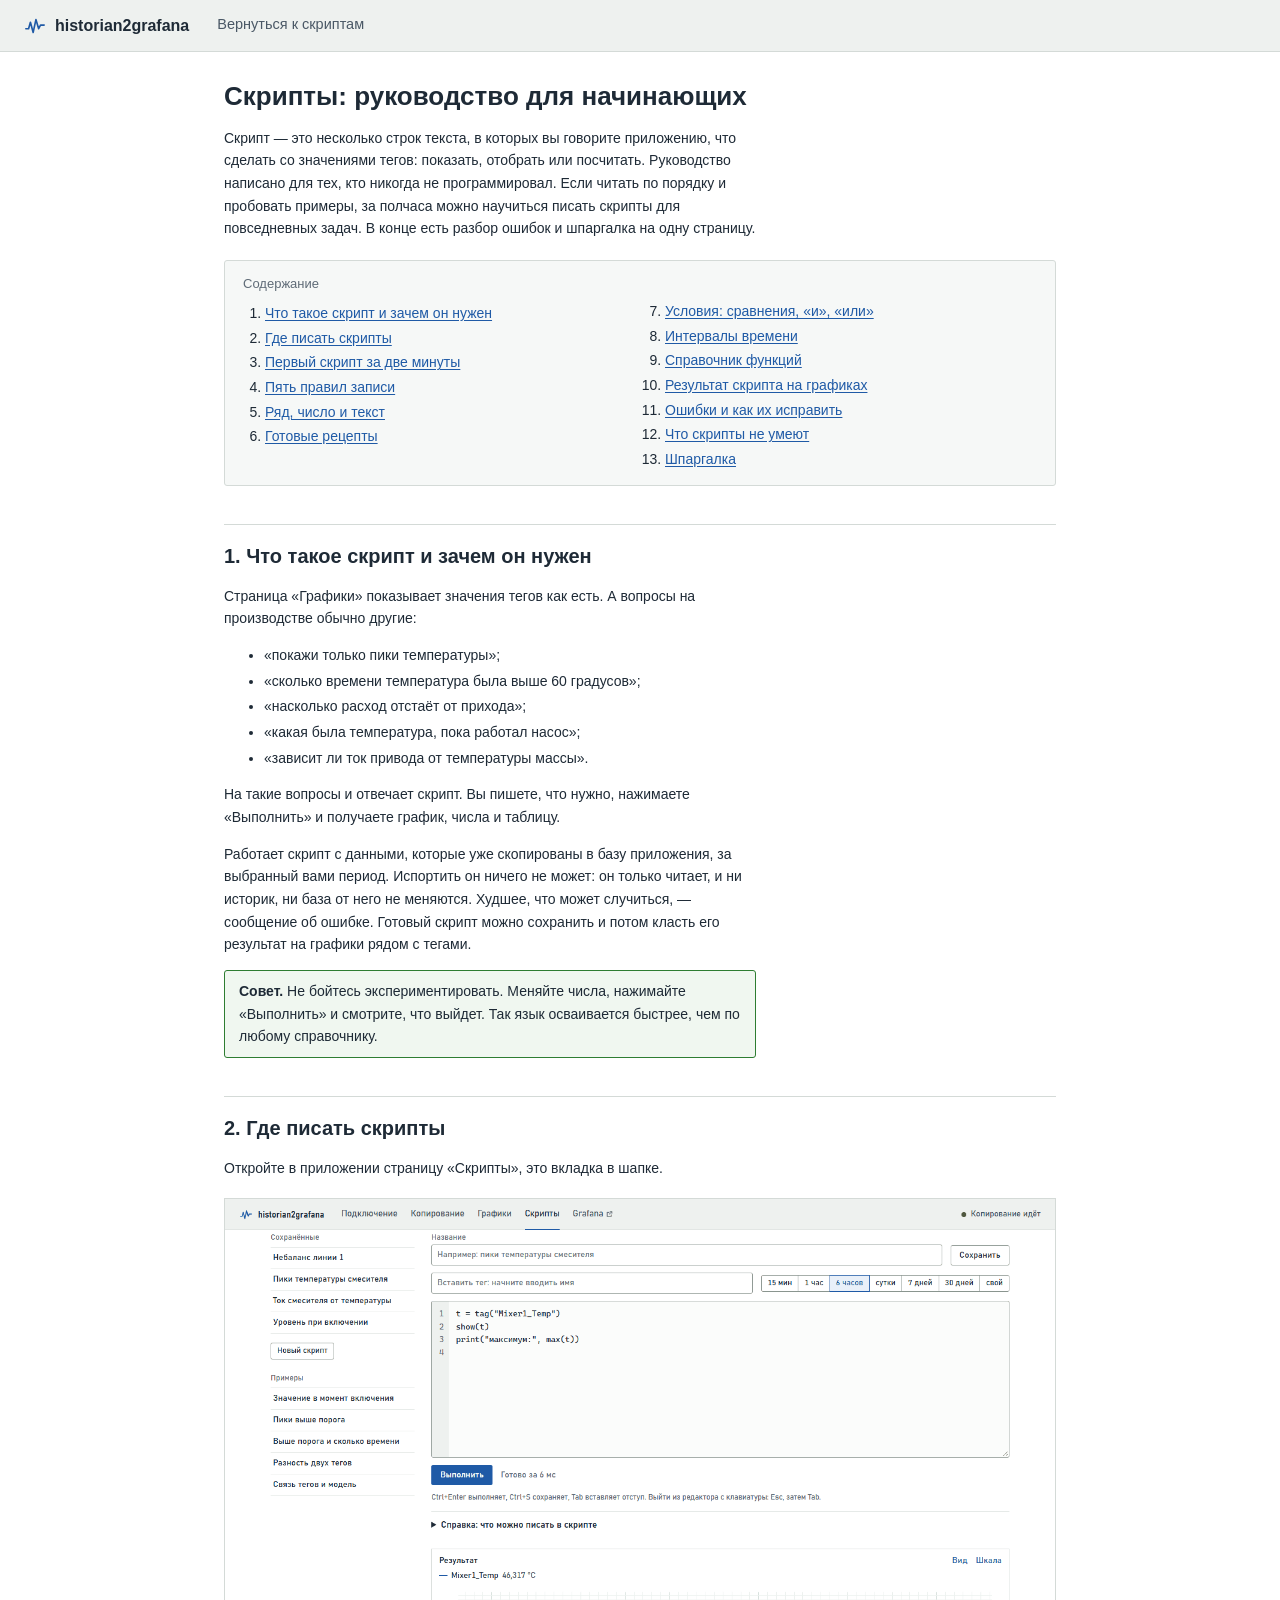
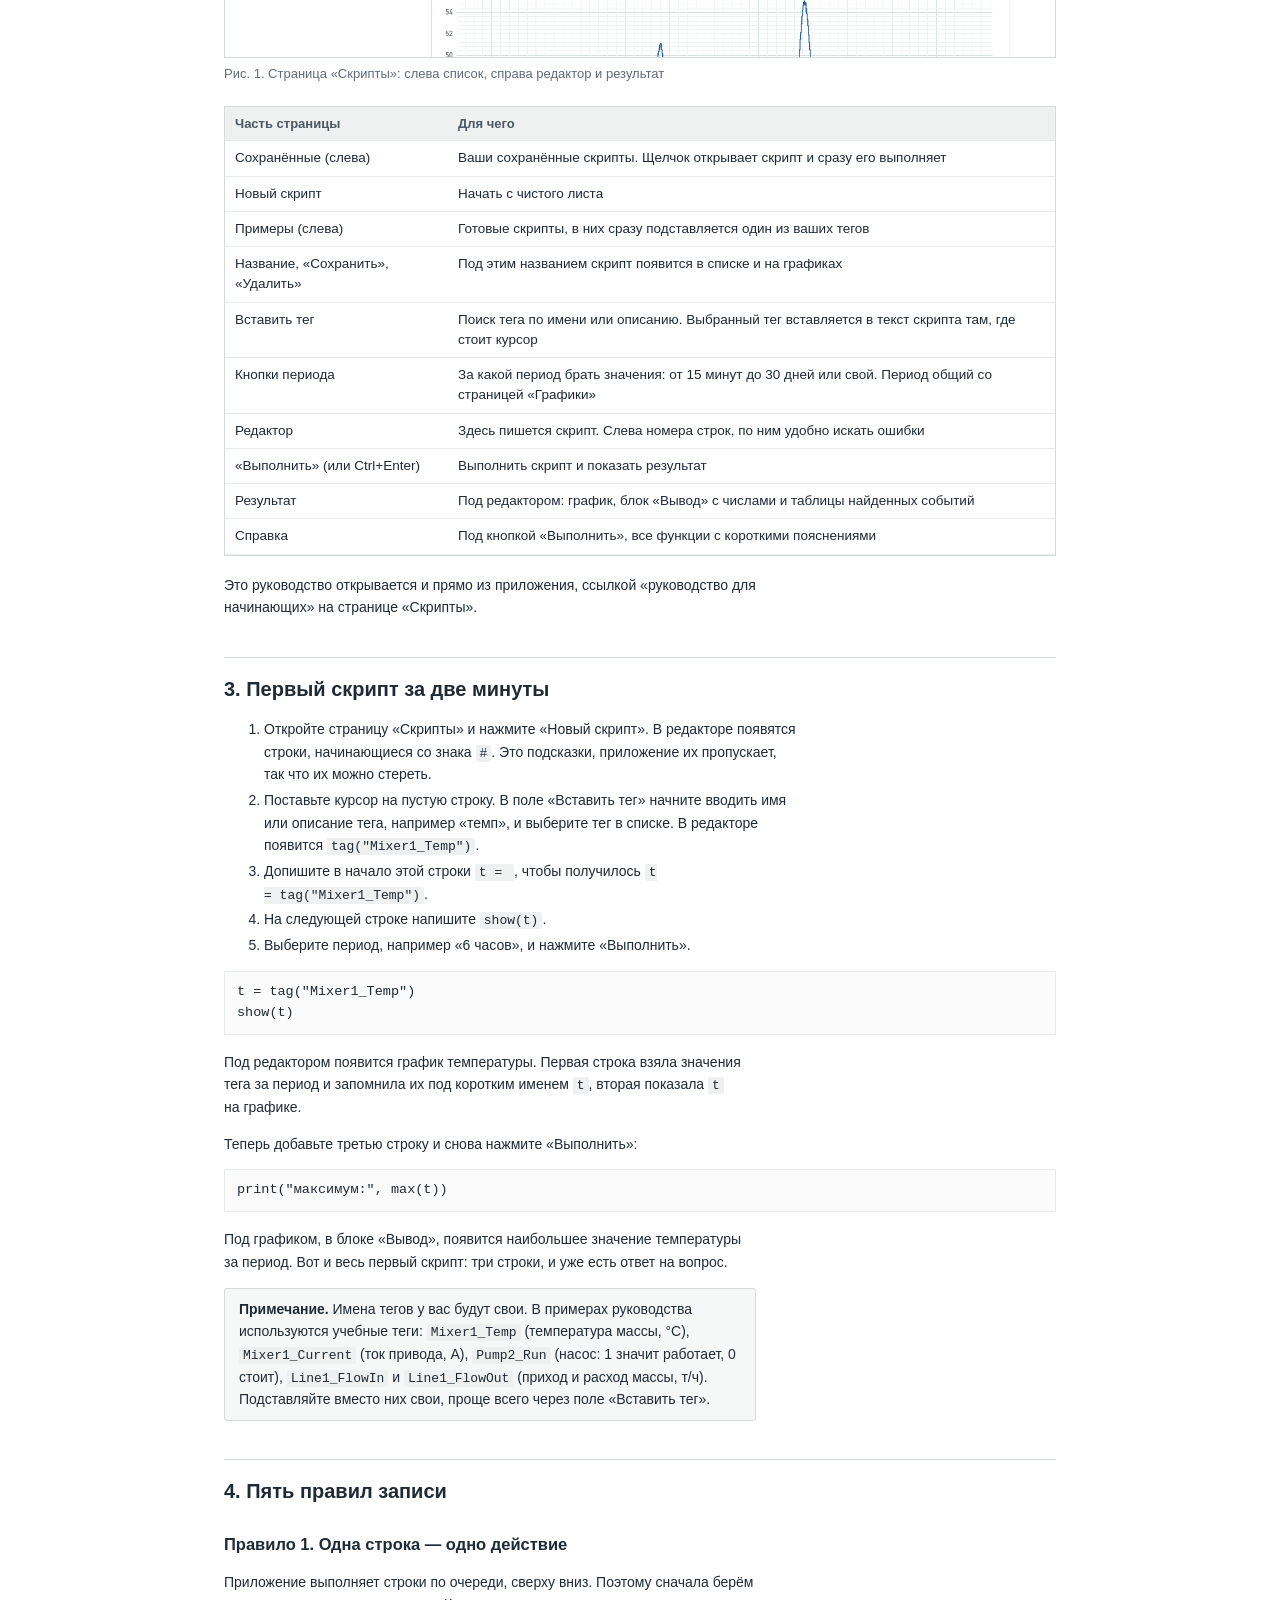
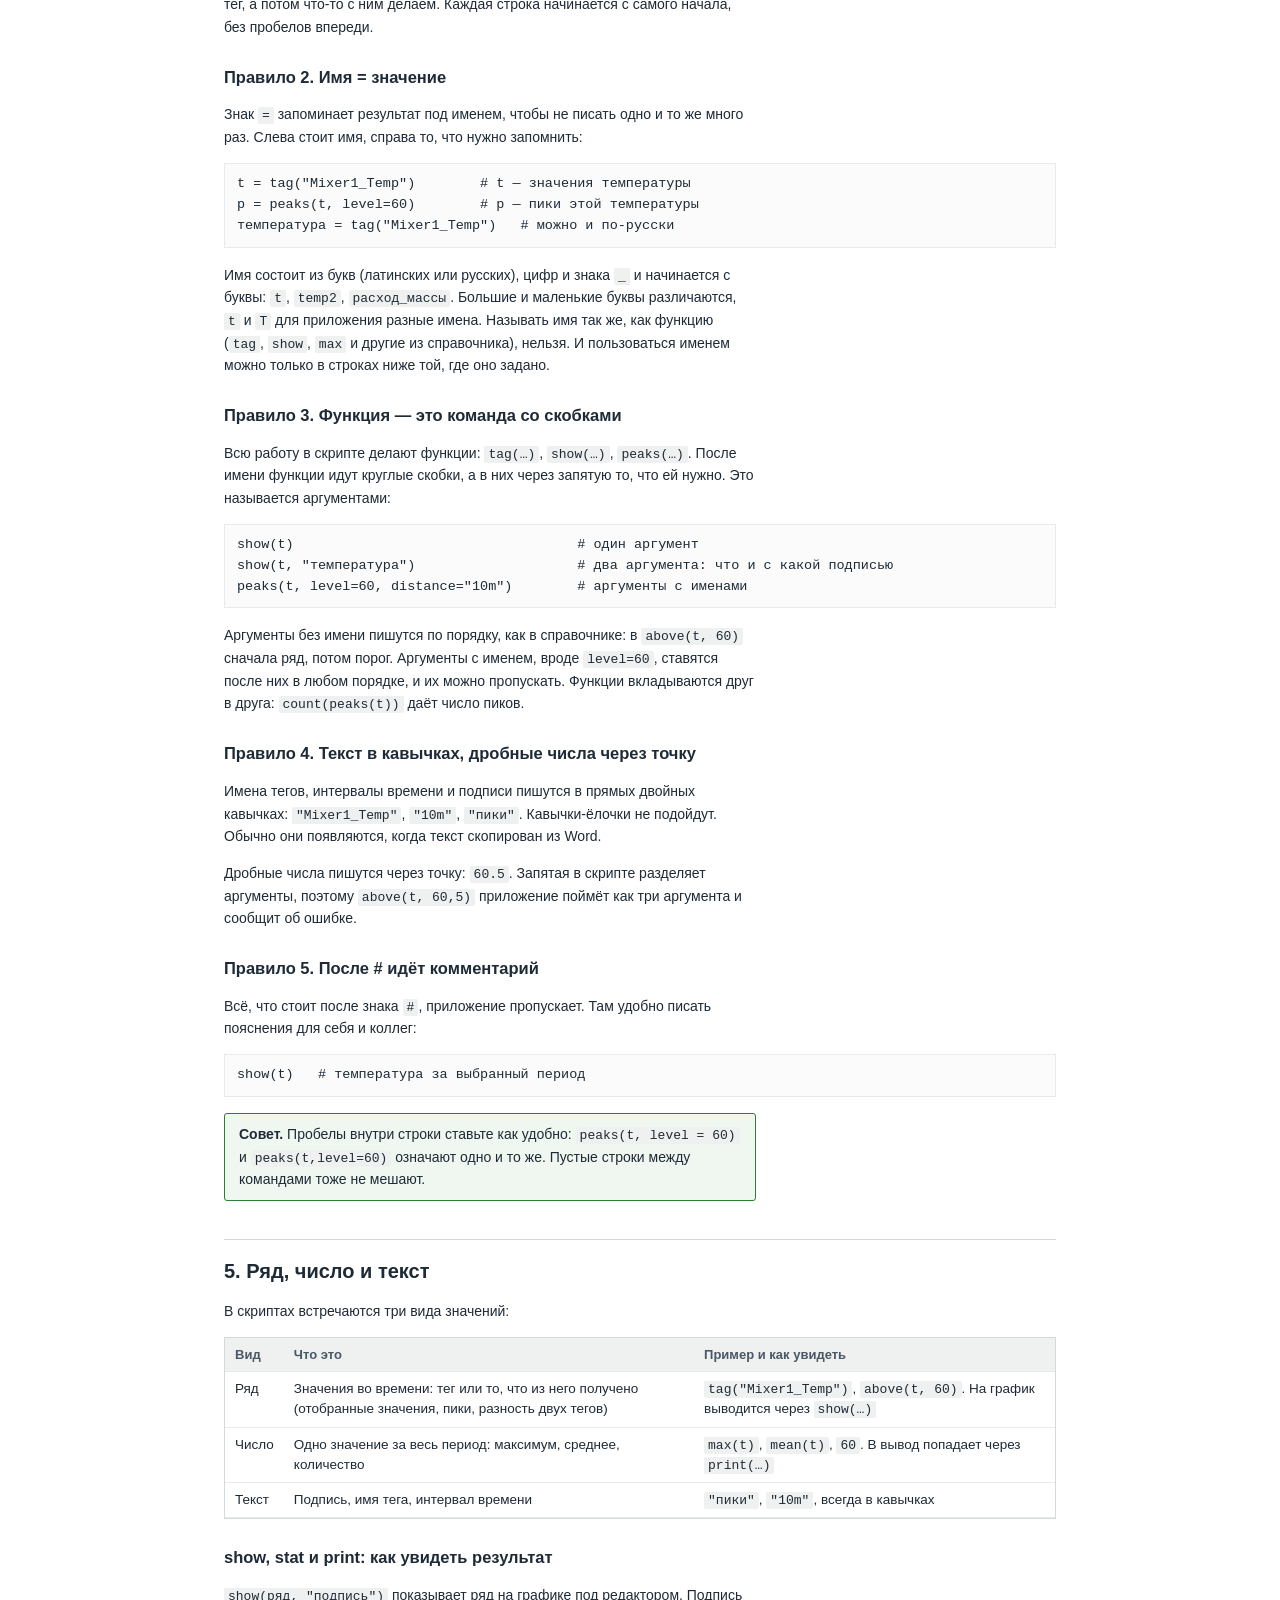
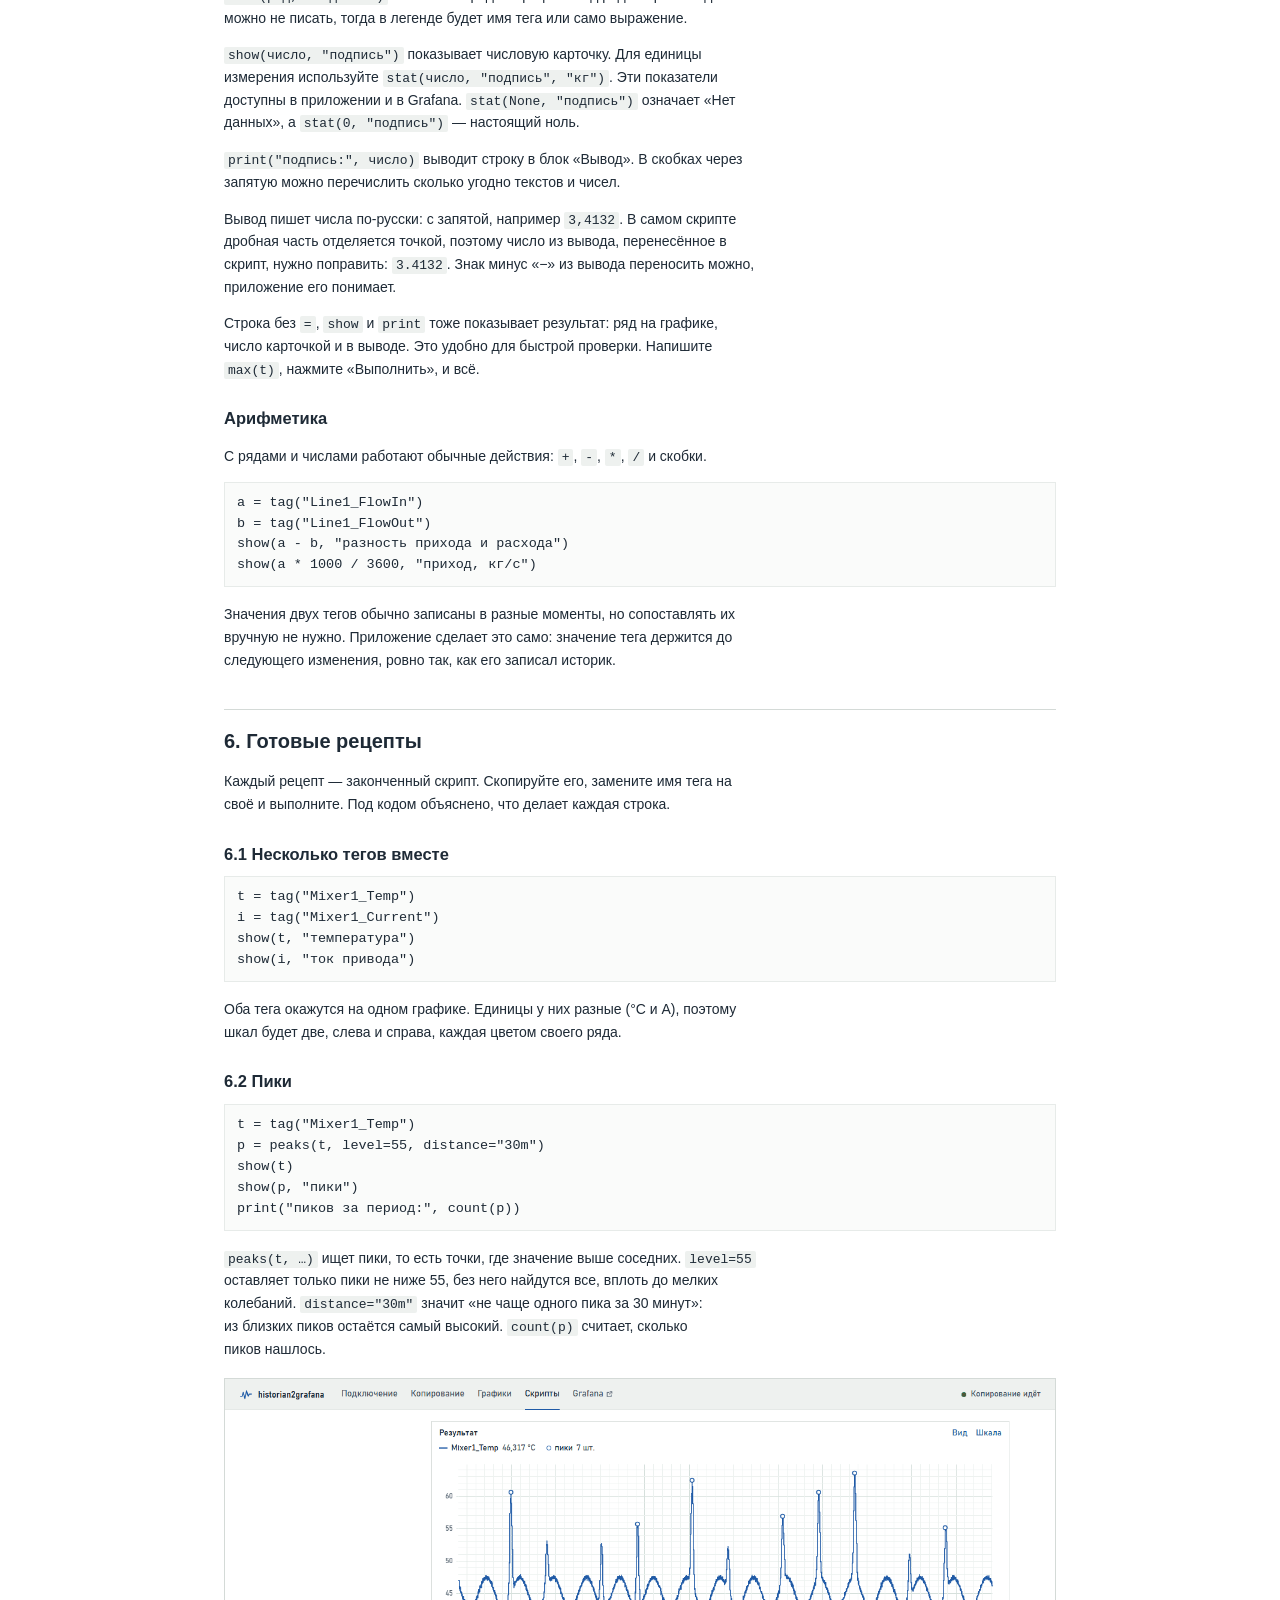
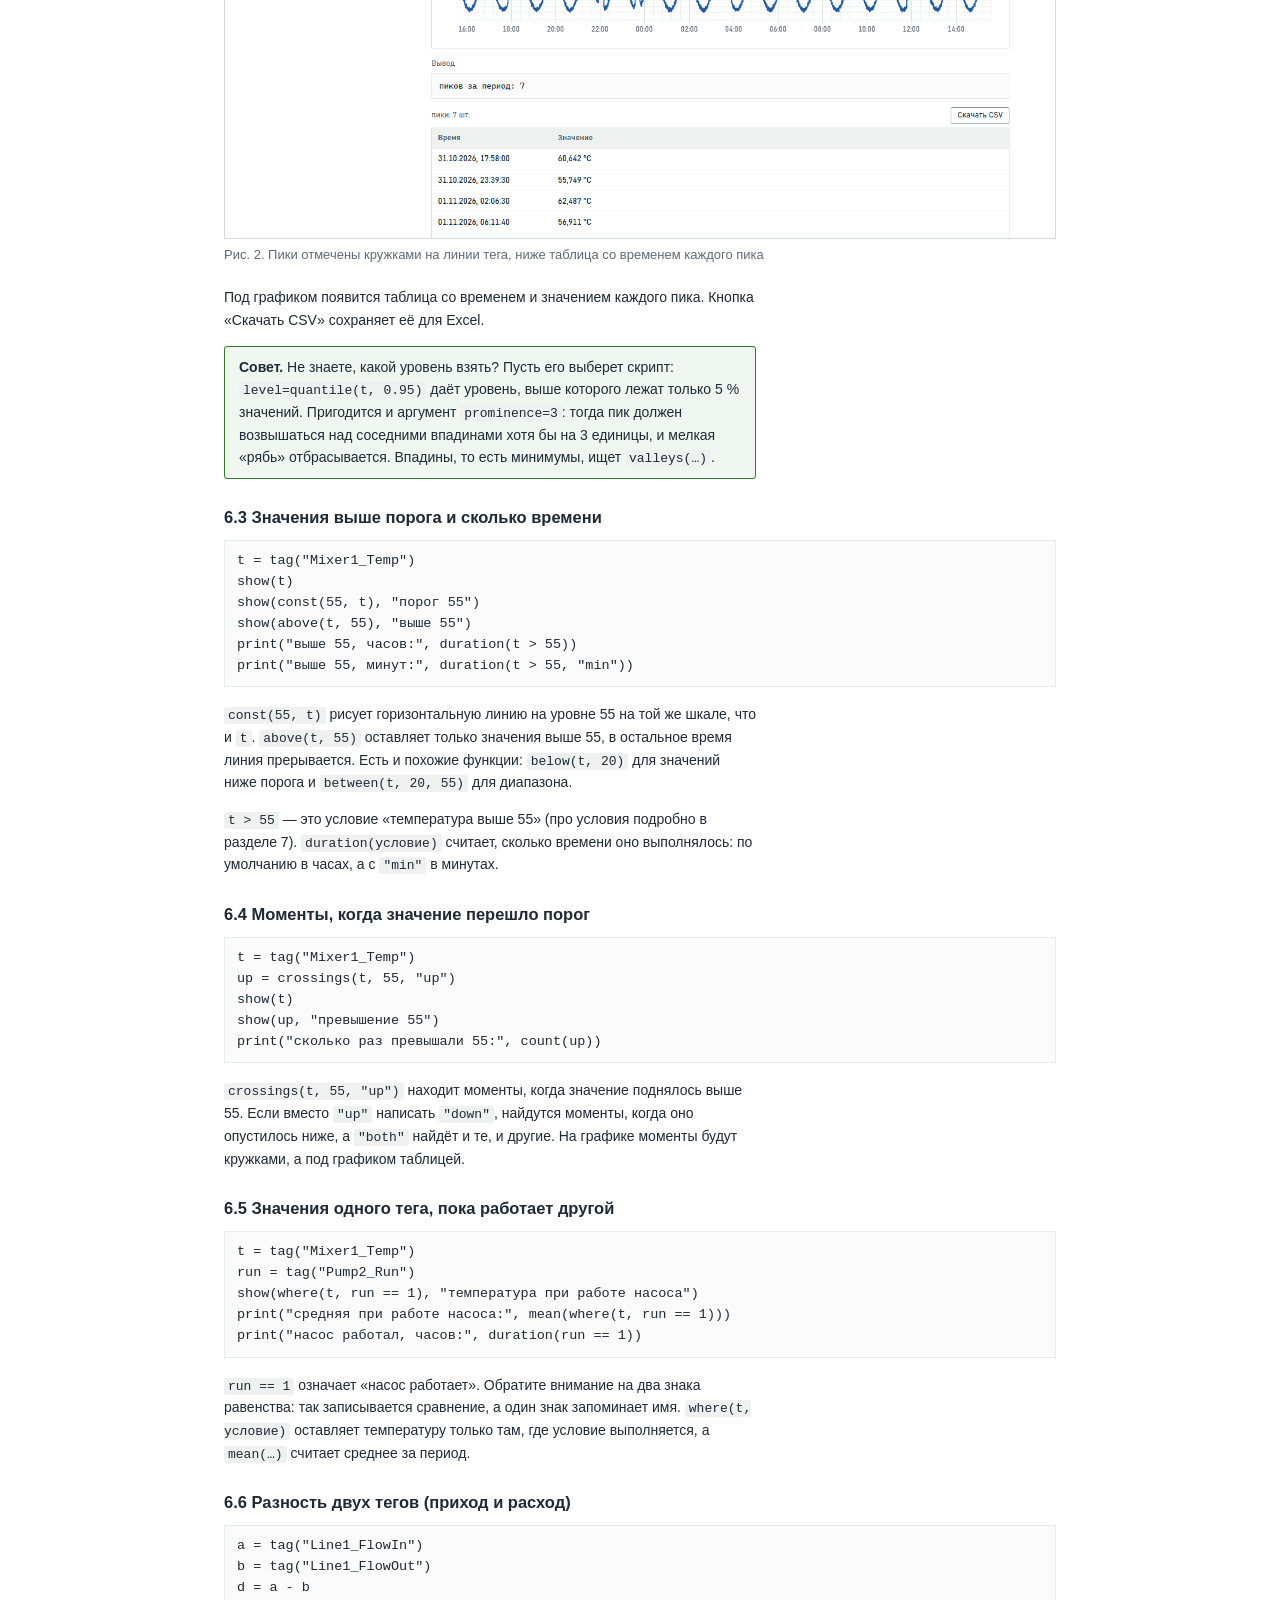
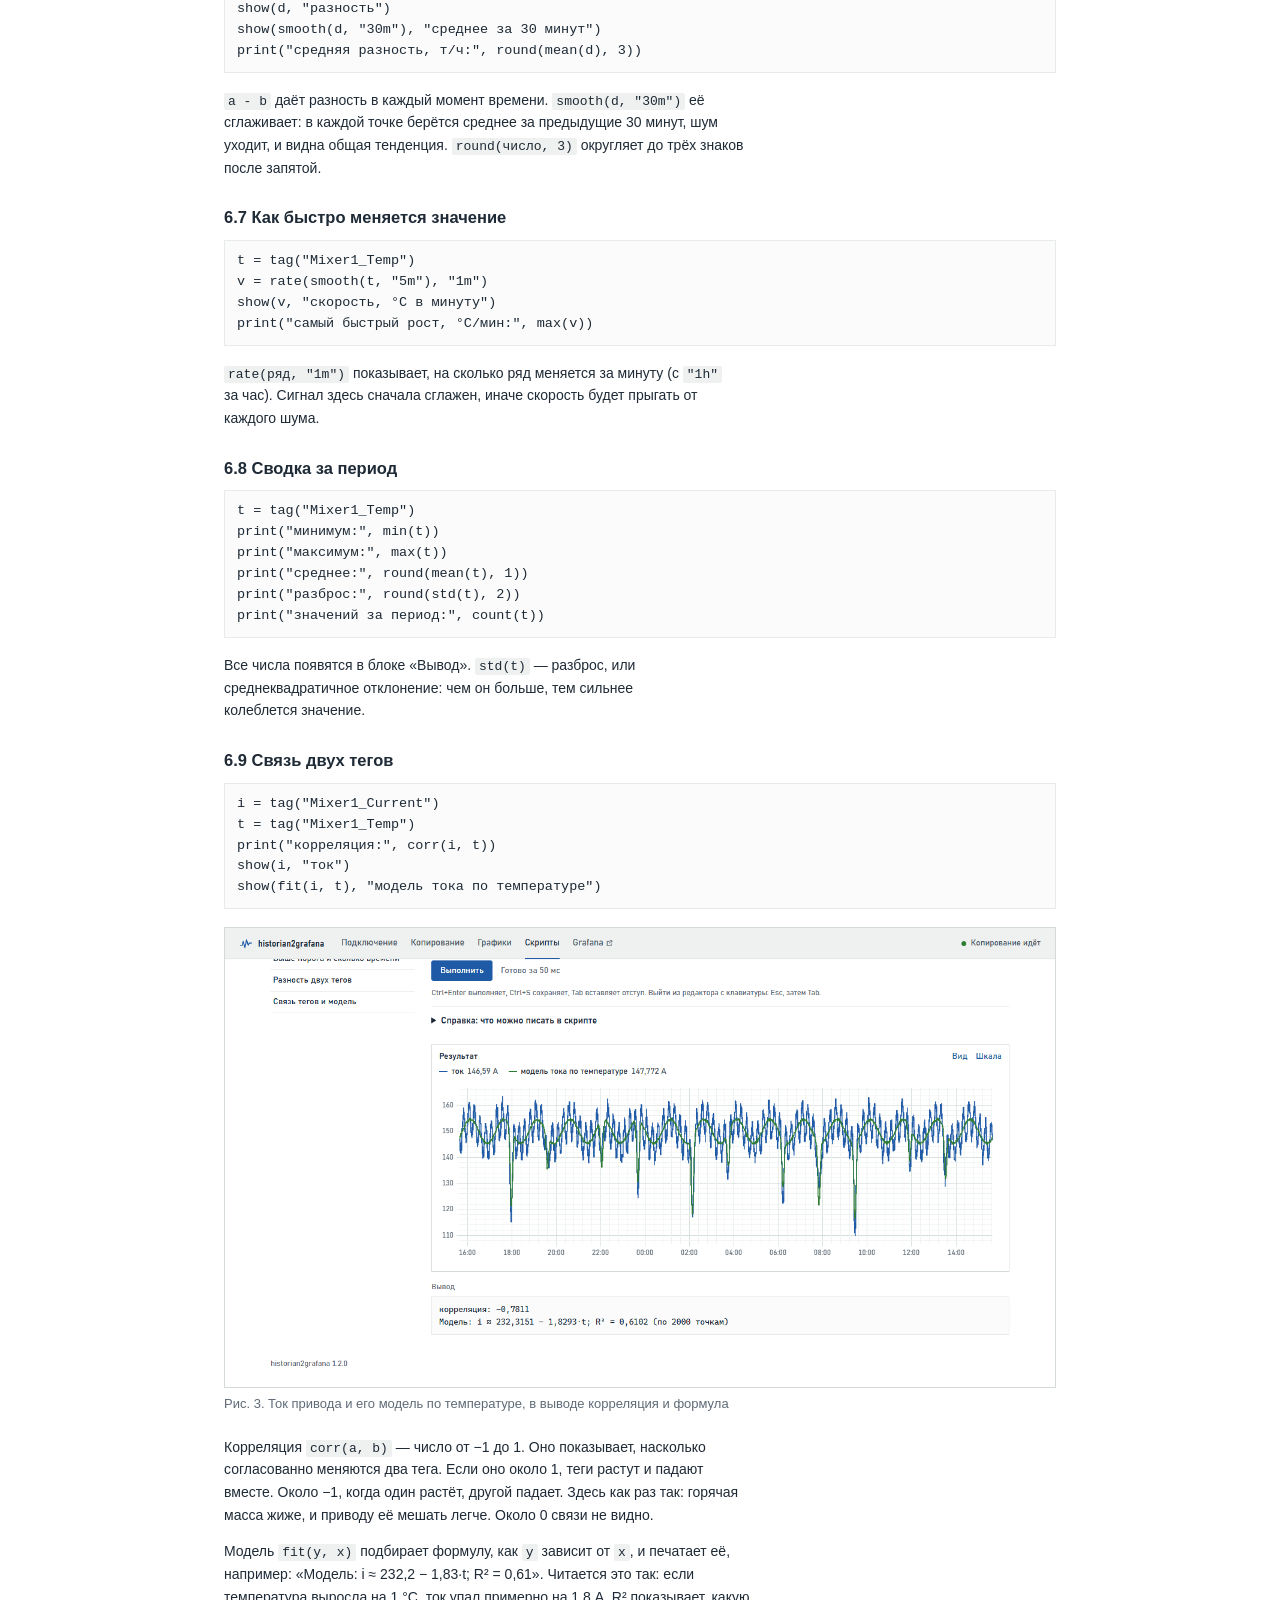
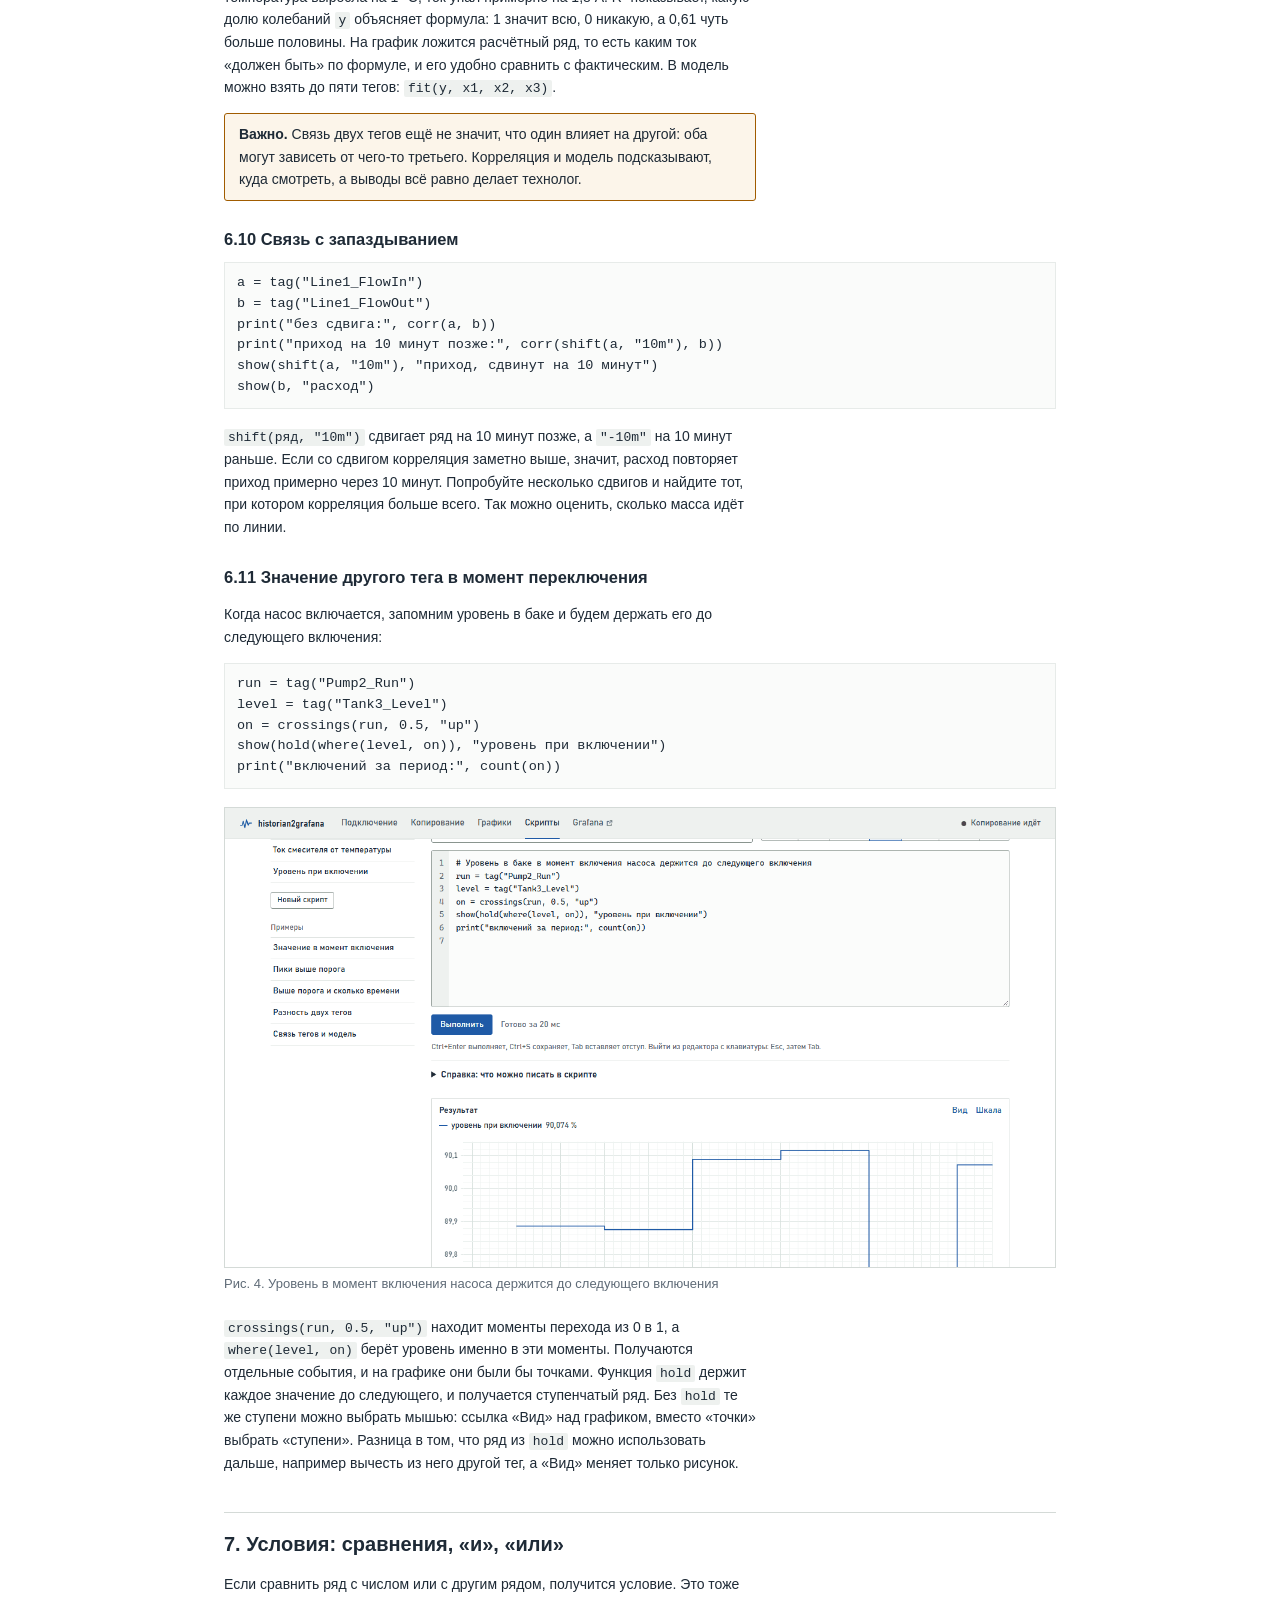
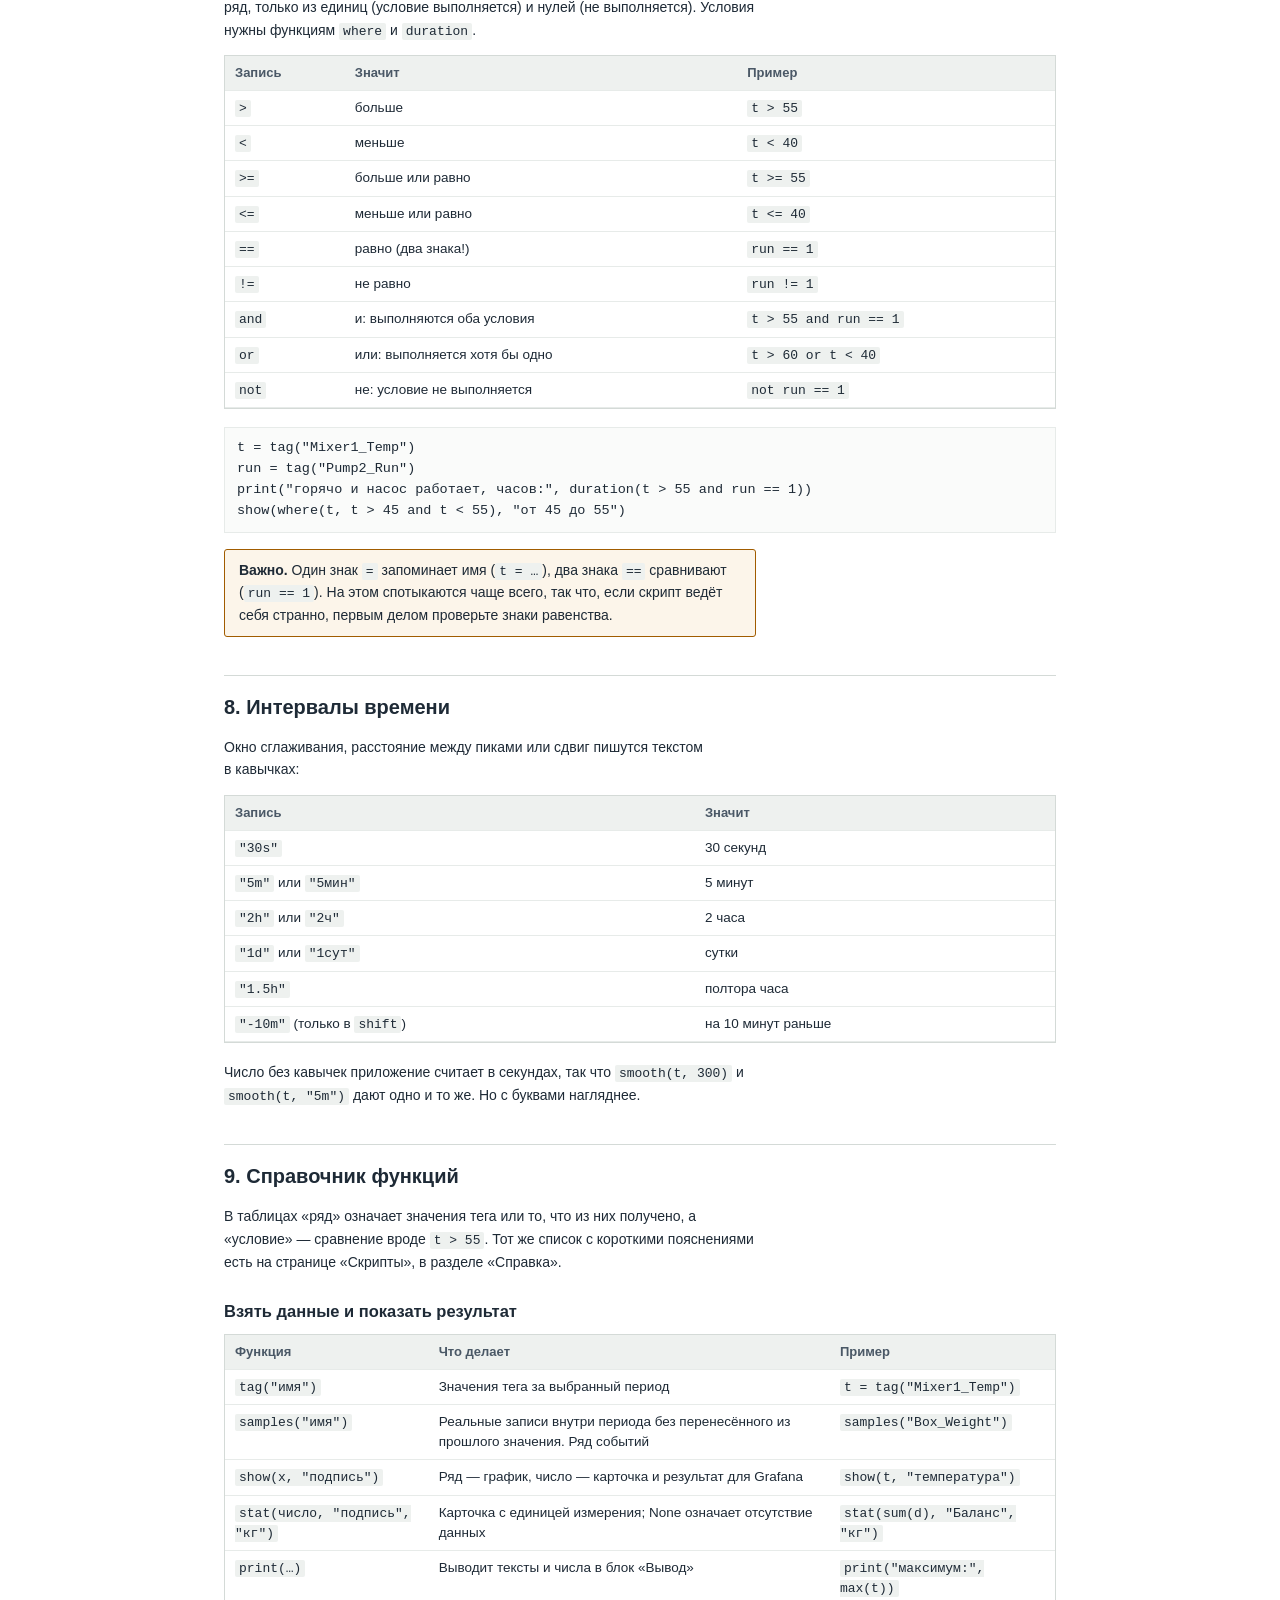
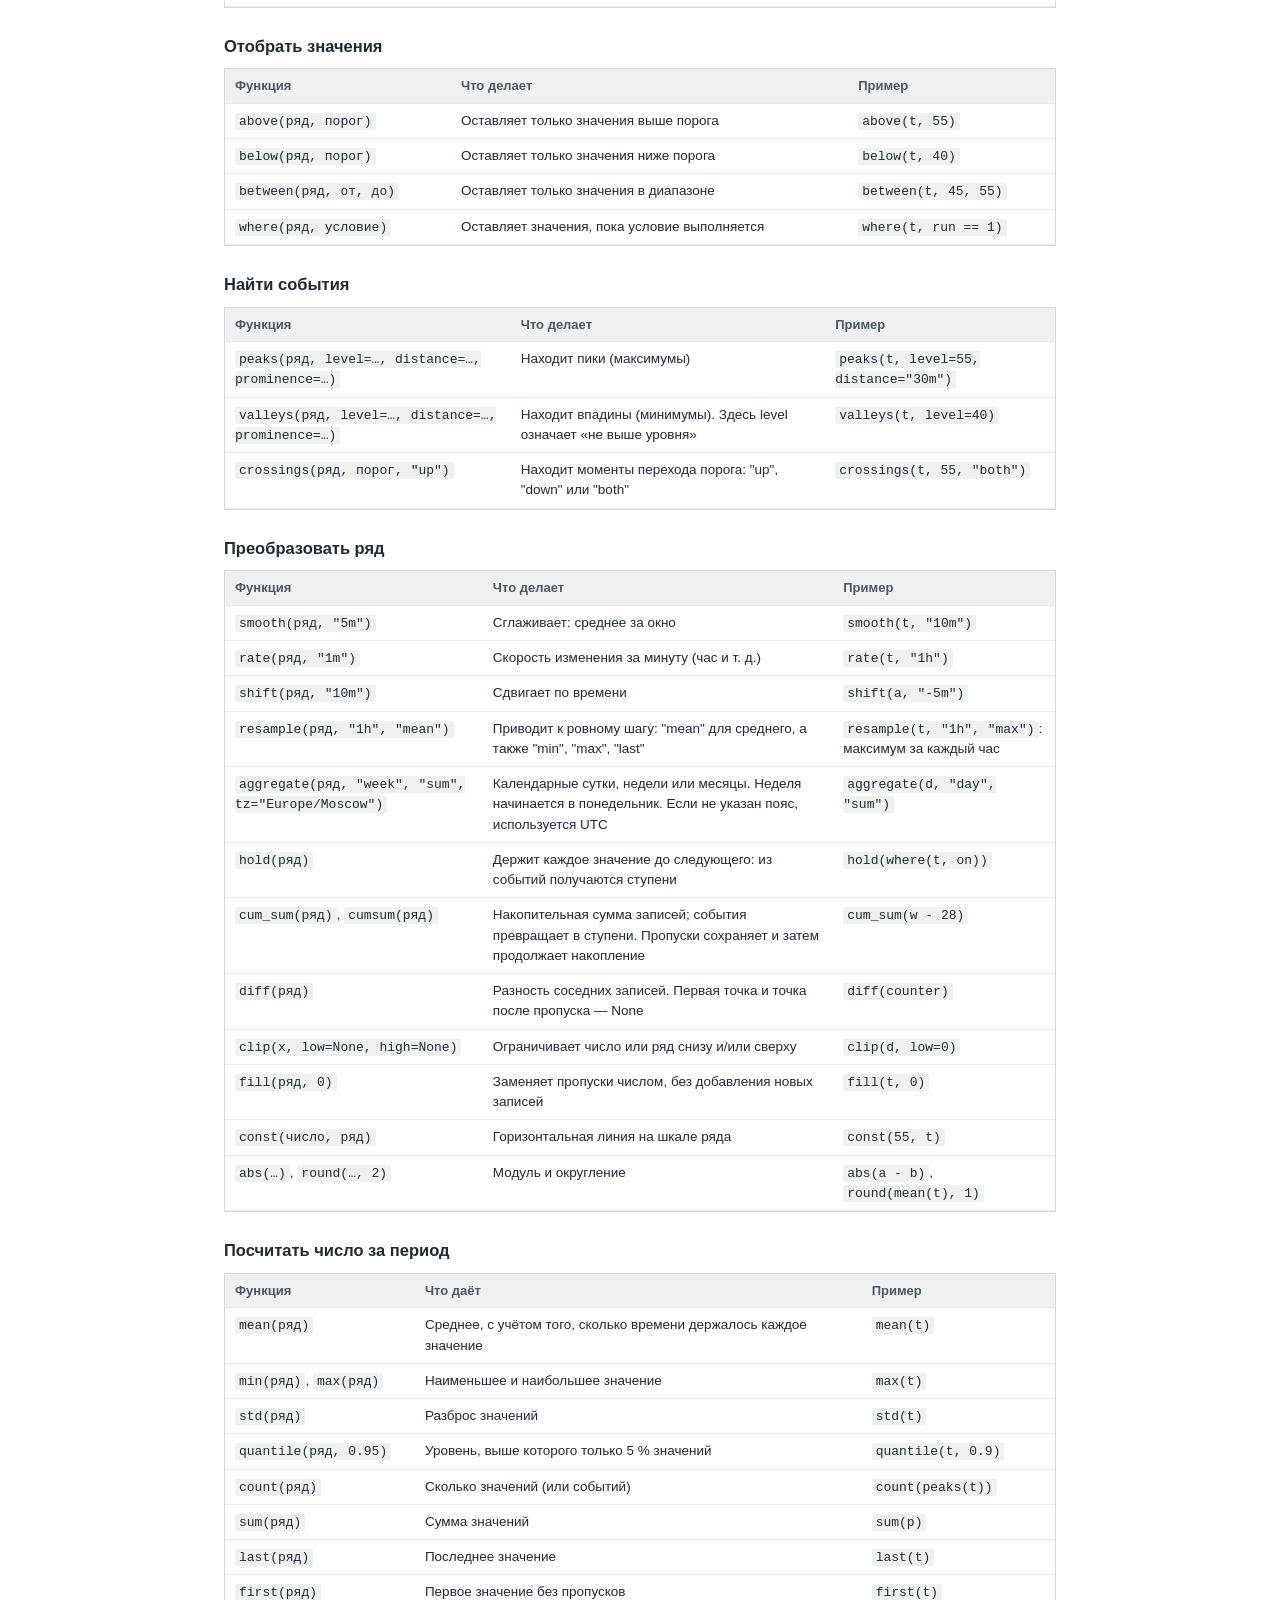
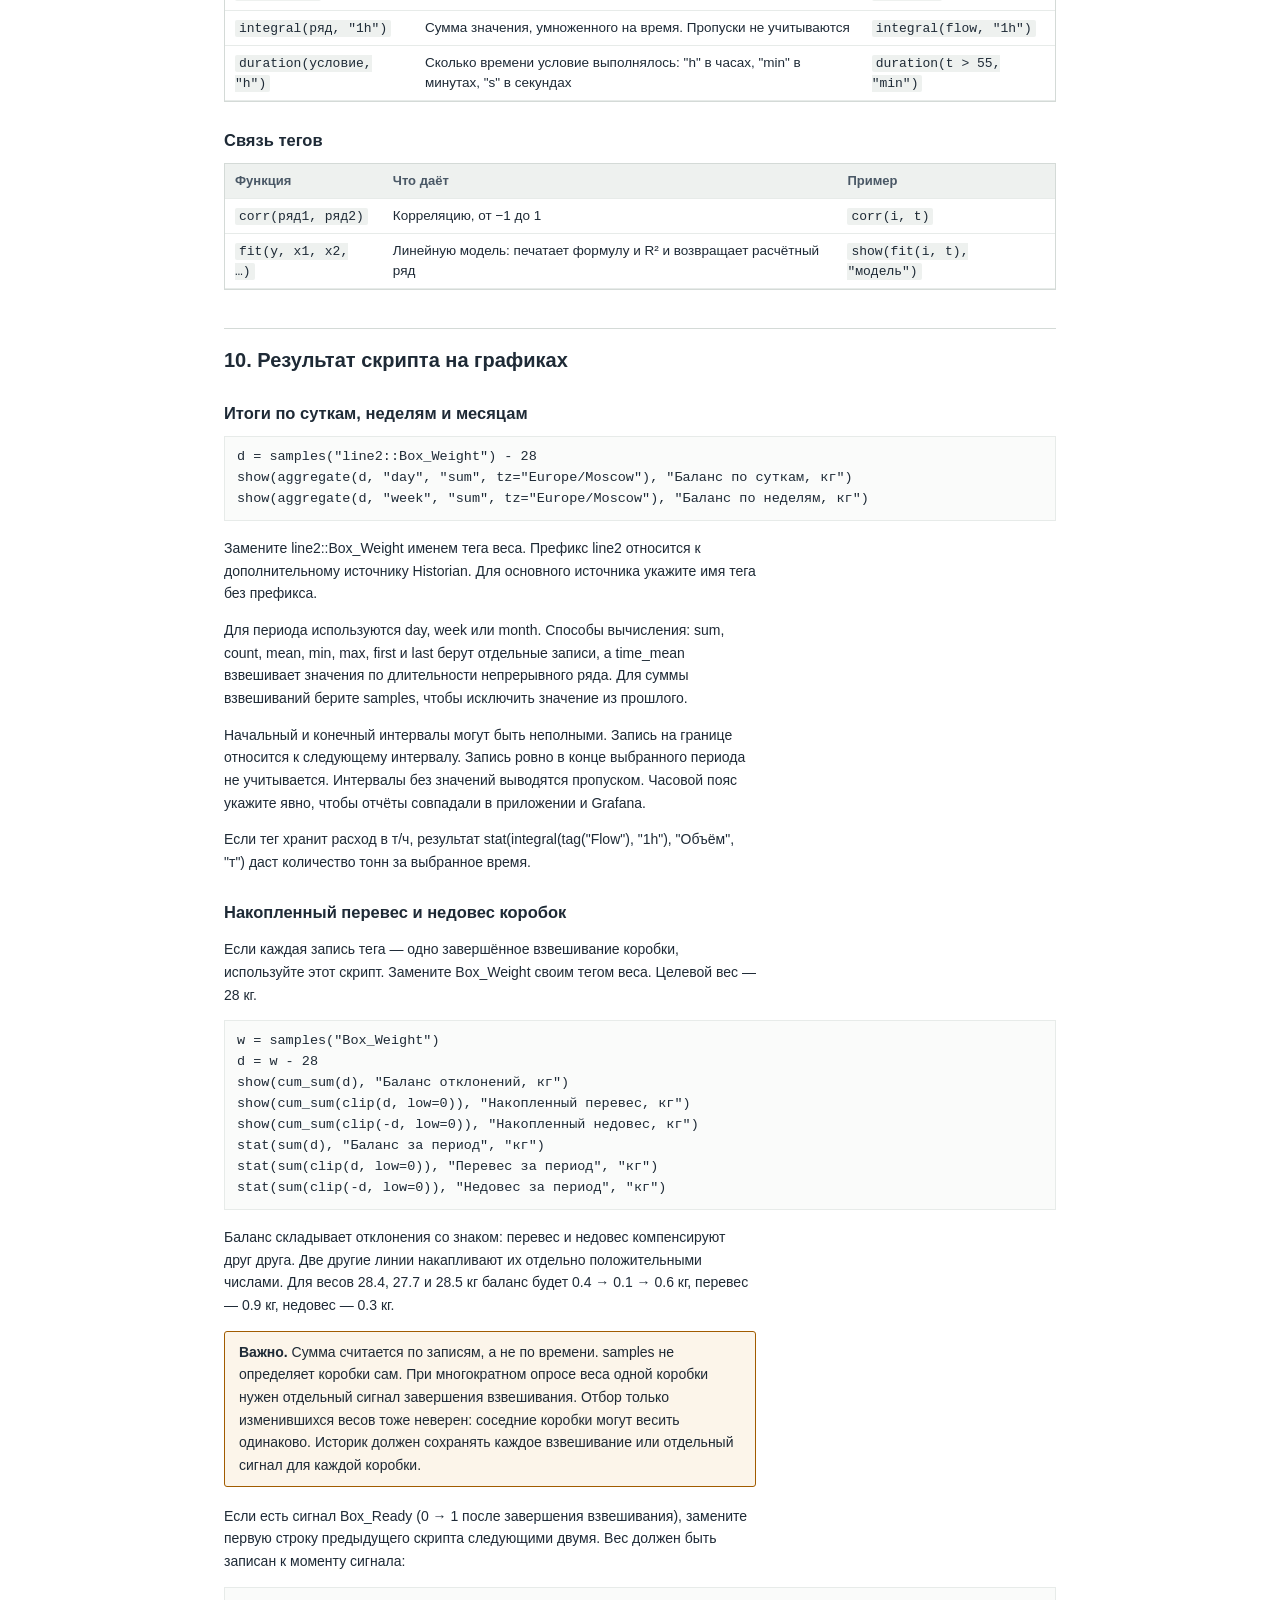
==== commit a9370264: "Добавлены несколько Historian, тёмная тема и календарная агрегация" ====
--- a/web/help/scripts.html
+++ b/web/help/scripts.html
@@ -5,6 +5,7 @@
   <meta name="viewport" content="width=device-width, initial-scale=1">
   <title>Скрипты: руководство для начинающих</title>
   <link rel="icon" href="../favicon.svg" type="image/svg+xml">
+  <script src="../theme.js"></script>
   <link rel="stylesheet" href="../style.css">
   <link rel="stylesheet" href="guide.css">
 </head>
@@ -300,6 +301,7 @@
 <tr><td><code>rate(ряд, &quot;1m&quot;)</code></td><td>Скорость изменения за минуту (час и т. д.)</td><td><code>rate(t, &quot;1h&quot;)</code></td></tr>
 <tr><td><code>shift(ряд, &quot;10m&quot;)</code></td><td>Сдвигает по времени</td><td><code>shift(a, &quot;-5m&quot;)</code></td></tr>
 <tr><td><code>resample(ряд, &quot;1h&quot;, &quot;mean&quot;)</code></td><td>Приводит к ровному шагу: &quot;mean&quot; для среднего, а также &quot;min&quot;, &quot;max&quot;, &quot;last&quot;</td><td><code>resample(t, &quot;1h&quot;, &quot;max&quot;)</code>: максимум за каждый час</td></tr>
+<tr><td><code>aggregate(ряд, &quot;week&quot;, &quot;sum&quot;, tz=&quot;Europe/Moscow&quot;)</code></td><td>Календарные сутки, недели или месяцы. Неделя начинается в понедельник. Если не указан пояс, используется UTC</td><td><code>aggregate(d, &quot;day&quot;, &quot;sum&quot;)</code></td></tr>
 <tr><td><code>hold(ряд)</code></td><td>Держит каждое значение до следующего: из событий получаются ступени</td><td><code>hold(where(t, on))</code></td></tr>
 <tr><td><code>cum_sum(ряд)</code>, <code>cumsum(ряд)</code></td><td>Накопительная сумма записей; события превращает в ступени. Пропуски сохраняет и затем продолжает накопление</td><td><code>cum_sum(w - 28)</code></td></tr>
 <tr><td><code>diff(ряд)</code></td><td>Разность соседних записей. Первая точка и точка после пропуска — None</td><td><code>diff(counter)</code></td></tr>
@@ -321,6 +323,8 @@
 <tr><td><code>count(ряд)</code></td><td>Сколько значений (или событий)</td><td><code>count(peaks(t))</code></td></tr>
 <tr><td><code>sum(ряд)</code></td><td>Сумма значений</td><td><code>sum(p)</code></td></tr>
 <tr><td><code>last(ряд)</code></td><td>Последнее значение</td><td><code>last(t)</code></td></tr>
+<tr><td><code>first(ряд)</code></td><td>Первое значение без пропусков</td><td><code>first(t)</code></td></tr>
+<tr><td><code>integral(ряд, &quot;1h&quot;)</code></td><td>Сумма значения, умноженного на время. Пропуски не учитываются</td><td><code>integral(flow, &quot;1h&quot;)</code></td></tr>
 <tr><td><code>duration(условие, &quot;h&quot;)</code></td><td>Сколько времени условие выполнялось: &quot;h&quot; в часах, &quot;min&quot; в минутах, &quot;s&quot; в секундах</td><td><code>duration(t &gt; 55, &quot;min&quot;)</code></td></tr>
 </tbody></table></div>
 <h3>Связь тегов</h3>
@@ -333,6 +337,14 @@
 <tr><td><code>fit(y, x1, x2, …)</code></td><td>Линейную модель: печатает формулу и R² и возвращает расчётный ряд</td><td><code>show(fit(i, t), &quot;модель&quot;)</code></td></tr>
 </tbody></table></div>
 <h2 id="10-результат-скрипта-на-графиках">10. Результат скрипта на графиках</h2>
+<h3>Итоги по суткам, неделям и месяцам</h3>
+<pre class="output">d = samples(&quot;line2::Box_Weight&quot;) - 28
+show(aggregate(d, &quot;day&quot;, &quot;sum&quot;, tz=&quot;Europe/Moscow&quot;), &quot;Баланс по суткам, кг&quot;)
+show(aggregate(d, &quot;week&quot;, &quot;sum&quot;, tz=&quot;Europe/Moscow&quot;), &quot;Баланс по неделям, кг&quot;)</pre>
+<p>Замените line2::Box_Weight именем тега веса. Префикс line2 относится к дополнительному источнику Historian. Для основного источника укажите имя тега без префикса.</p>
+<p>Для периода используются day, week или month. Способы вычисления: sum, count, mean, min, max, first и last берут отдельные записи, а time_mean взвешивает значения по длительности непрерывного ряда. Для суммы взвешиваний берите samples, чтобы исключить значение из прошлого.</p>
+<p>Начальный и конечный интервалы могут быть неполными. Запись на границе относится к следующему интервалу. Запись ровно в конце выбранного периода не учитывается. Интервалы без значений выводятся пропуском. Часовой пояс укажите явно, чтобы отчёты совпадали в приложении и Grafana.</p>
+<p>Если тег хранит расход в т/ч, результат stat(integral(tag(&quot;Flow&quot;), &quot;1h&quot;), &quot;Объём&quot;, &quot;т&quot;) даст количество тонн за выбранное время.</p>
 <h3>Накопленный перевес и недовес коробок</h3>
 <p>Если каждая запись тега — одно завершённое взвешивание коробки, используйте этот скрипт. Замените Box_Weight своим тегом веса. Целевой вес — 28 кг.</p>
 <pre class="output">w = samples(&quot;Box_Weight&quot;)
--- a/web/style.css
+++ b/web/style.css
@@ -3,6 +3,7 @@
    поэтому без интернета ничего докачивать не нужно. */
 
 :root {
+  color-scheme: light;
   --paper: #ffffff;
   --ground: #eef1ef;          /* шапка и боковые колонки */
   --ink: #1e2a36;             /* основной текст */
@@ -22,6 +23,12 @@
   --ok: #2e7d32;
   --warn: #a15c00;
   --bad: #b3261e;
+  --panel: #fafbfa;
+  --note: #f6f8f7;
+  --note-bad: #fcf1f0;
+  --note-ok: #f0f7f0;
+  --note-warn: #fcf5ea;
+  --pen-on: #fff;
   --font: Bahnschrift, "DIN Alternate", "Segoe UI", "Helvetica Neue", Arial, sans-serif;
   --code: "Cascadia Mono", Consolas, "Courier New", monospace;
   --r: 3px;
@@ -31,6 +38,35 @@
     linear-gradient(90deg, var(--grid) 1px, transparent 1px),
     linear-gradient(var(--grid-minor) 1px, transparent 1px),
     linear-gradient(90deg, var(--grid-minor) 1px, transparent 1px);
+}
+
+:root[data-theme="dark"] {
+  color-scheme: dark;
+  --paper: #141d23;
+  --ground: #202c34;
+  --ink: #e1ebf0;
+  --ink-2: #c3d0da;
+  --ink-3: #a4b4c1;
+  --hold: #a2b3bf;
+  --rule: #394954;
+  --rule-strong: #546572;
+  --rule-soft: #2d3c46;
+  --control: #7b8d9a;
+  --grid: #344953;
+  --grid-minor: #22333c;
+  --pen: #8ac6fa;
+  --pen-dark: #abd8ff;
+  --pen-soft: #253e51;
+  --pen-ring: rgba(138, 198, 250, .28);
+  --pen-on: #10202c;
+  --ok: #86d6a5;
+  --warn: #f2c27e;
+  --bad: #ffaaab;
+  --panel: #1a252d;
+  --note: #1c2932;
+  --note-bad: #38262b;
+  --note-ok: #1e302c;
+  --note-warn: #362e24;
 }
 
 * { box-sizing: border-box; }
@@ -234,10 +270,10 @@
 }
 button:hover, .btn:hover { background: var(--ground); color: var(--ink); }
 button:disabled { opacity: .5; cursor: default; }
-button.primary { background: var(--pen); border-color: var(--pen); color: #fff; }
+button.primary { background: var(--pen); border-color: var(--pen); color: var(--pen-on); }
 button.primary:hover { background: var(--pen-dark); border-color: var(--pen-dark); }
 button.danger { color: var(--bad); border-color: rgba(179, 38, 30, .55); }
-button.danger:hover { background: #fbeeed; }
+button.danger:hover { background: var(--note-bad); }
 button.small, .btn.small { min-height: 28px; padding: 2px 10px; font-size: 13px; }
 button.link {
   border: 0;
@@ -269,11 +305,11 @@
   padding: 9px 14px;
   margin: 0 0 18px;
   font-size: 14px;
-  background: #f6f8f7;
-}
-.note.bad { border-color: rgba(179, 38, 30, .35); background: #fcf1f0; }
-.note.ok { border-color: rgba(46, 125, 50, .35); background: #f0f7f0; }
-.note.warn { border-color: rgba(161, 92, 0, .35); background: #fcf5ea; }
+  background: var(--note);
+}
+.note.bad { border-color: var(--bad); background: var(--note-bad); }
+.note.ok { border-color: var(--ok); background: var(--note-ok); }
+.note.warn { border-color: var(--warn); background: var(--note-warn); }
 .note .small { margin-left: 4px; }
 
 /* --- «Подключение»: протокол проверки на миллиметровке --------------------- */
@@ -417,7 +453,7 @@
 th { color: var(--ink-2); font-weight: 600; font-size: 13px; background: var(--ground); position: sticky; top: 0; }
 th.num, td.num { text-align: right; white-space: nowrap; }
 tbody tr.link { cursor: pointer; }
-tbody tr.link:hover { background: #f4f8f6; }
+tbody tr.link:hover { background: var(--note); }
 .tag-link { color: var(--ink); text-decoration: none; }
 .tag-link:hover, tr.link:hover .tag-link { color: var(--pen); text-decoration: underline; }
 td .desc { display: block; color: var(--ink-3); font-size: 12.5px; }
@@ -499,7 +535,7 @@
 .lg { display: inline-flex; align-items: baseline; gap: 6px; }
 .lg.off { opacity: .55; }
 .lg-mark { width: 14px; height: 0; border-top: 2px solid var(--c); align-self: center; }
-.lg-mark.dot { width: 8px; height: 8px; border: 1.5px solid var(--c); border-radius: 50%; background: #fff; }
+.lg-mark.dot { width: 8px; height: 8px; border: 1.5px solid var(--c); border-radius: 50%; background: var(--paper); }
 button.lg-name {
   border: 0;
   background: none;
@@ -535,7 +571,7 @@
   padding: 8px 12px 10px;
   border-top: 1px solid var(--rule-soft);
   font-size: 13px;
-  background: #fafbfa;
+  background: var(--panel);
 }
 .scale-row { display: flex; gap: 6px; align-items: center; flex-wrap: wrap; }
 .scale-name { color: var(--c); font-weight: 600; }
@@ -567,7 +603,7 @@
 .add-panel { width: 100%; justify-content: center; border-style: dashed; color: var(--ink-2); }
 
 /* «Добавить тег»: поиск прямо в графике, раскрывается под заголовком */
-.adder { padding: 8px 12px 10px; border-top: 1px solid var(--rule-soft); border-bottom: 1px solid var(--rule-soft); background: #fafbfa; }
+.adder { padding: 8px 12px 10px; border-top: 1px solid var(--rule-soft); border-bottom: 1px solid var(--rule-soft); background: var(--panel); }
 .adder-list { max-height: 260px; overflow: auto; margin-top: 6px; border-top: 1px solid var(--rule); scrollbar-width: thin; }
 .adder .hint { margin: 8px 0 0; }
 .adder .pick:focus-visible { outline-offset: -2px; }
@@ -606,7 +642,7 @@
   grid-template-columns: auto minmax(0, 1fr);
   border: 1px solid var(--control);
   border-radius: var(--r);
-  background: #fbfcfb;
+  background: var(--panel);
   overflow: hidden;
 }
 .editor:focus-within { border-color: var(--pen); box-shadow: 0 0 0 3px var(--pen-ring); }
@@ -661,7 +697,7 @@
 .output {
   margin: 0;
   padding: 10px 12px;
-  background: #fafbfa;
+  background: var(--panel);
   border: 1px solid var(--rule-soft);
   font: 13.5px/1.55 var(--code);
   white-space: pre-wrap;
@@ -746,7 +782,18 @@
 }
 /* Числовые показатели за выбранный период */
 .metric-grid { display: grid; grid-template-columns: repeat(auto-fit, minmax(200px, 1fr)); gap: 12px; margin: 14px 0; }
-.metric-card { border: 1px solid #d6e0dc; border-radius: 6px; padding: 16px; background: #fff; }
-.metric-label { display: flex; justify-content: space-between; gap: 12px; color: #5f6b77; overflow-wrap: anywhere; }
+.metric-card { border: 1px solid var(--rule); border-radius: 6px; padding: 16px; background: var(--paper); }
+.metric-label { display: flex; justify-content: space-between; gap: 12px; color: var(--ink-3); overflow-wrap: anywhere; }
 .metric-value { margin-top: 8px; font-size: 2rem; font-variant-numeric: tabular-nums; overflow-wrap: anywhere; }
-.metric-unit { font-size: 1rem; color: #5f6b77; }
+.metric-unit { font-size: 1rem; color: var(--ink-3); }
+.theme-toggle { align-self: center; }
+.theme-toggle[aria-pressed="true"] { background: var(--pen-soft); color: var(--pen); }
+.source-picker { display: flex; align-items: center; gap: 8px; flex-wrap: wrap; }
+.source-picker select { max-width: min(320px, 85vw); }
+.source-add summary { color: var(--pen); }
+.source-add .toolbar { margin-top: 10px; }
+.source-states { display: flex; flex-wrap: wrap; padding: 0; gap: 6px 14px; list-style: none; }
+.source-states li { padding: 3px 8px; border: 1px solid var(--rule); border-radius: var(--r); }
+.source-states .ok { color: var(--ok); }
+.source-states .warn { color: var(--warn); }
+.source-states .bad { color: var(--bad); }
--- a/web/help/guide.css
+++ b/web/help/guide.css
@@ -16,7 +16,7 @@
    входило до 105 знаков */
 .guide p, .guide li, .guide .note { line-height: 1.62; max-width: 38em; text-wrap: pretty; }
 .guide li { margin: 3px 0; }
-.guide code { font: 13px var(--code); background: #f1f4f2; padding: 1px 4px; border-radius: 2px; }
+.guide code { font: 13px var(--code); background: var(--ground); padding: 1px 4px; border-radius: 2px; }
 .guide pre.output { margin: 10px 0 16px; overflow-x: auto; white-space: pre; }
 .guide .note { margin: 14px 0 18px; }
 .guide .table-wrap { margin: 10px 0 18px; }
@@ -25,7 +25,7 @@
 .guide figure img { display: block; max-width: 100%; height: auto; border: 1px solid var(--rule); }
 .guide figcaption { color: var(--ink-3); font-size: 13px; margin-top: 6px; }
 
-.guide-toc { margin: 20px 0 6px; padding: 12px 18px 14px; background: #f6f8f7; border: 1px solid var(--rule); border-radius: var(--r); }
+.guide-toc { margin: 20px 0 6px; padding: 12px 18px 14px; background: var(--note); border: 1px solid var(--rule); border-radius: var(--r); }
 .guide-toc .side-title { margin: 0 0 6px; color: var(--ink-3); font-size: 13px; }
 .guide-toc ol { margin: 0; padding-left: 22px; columns: 2 280px; column-gap: 28px; }
 .guide-toc li { margin: 2px 0; break-inside: avoid; }
